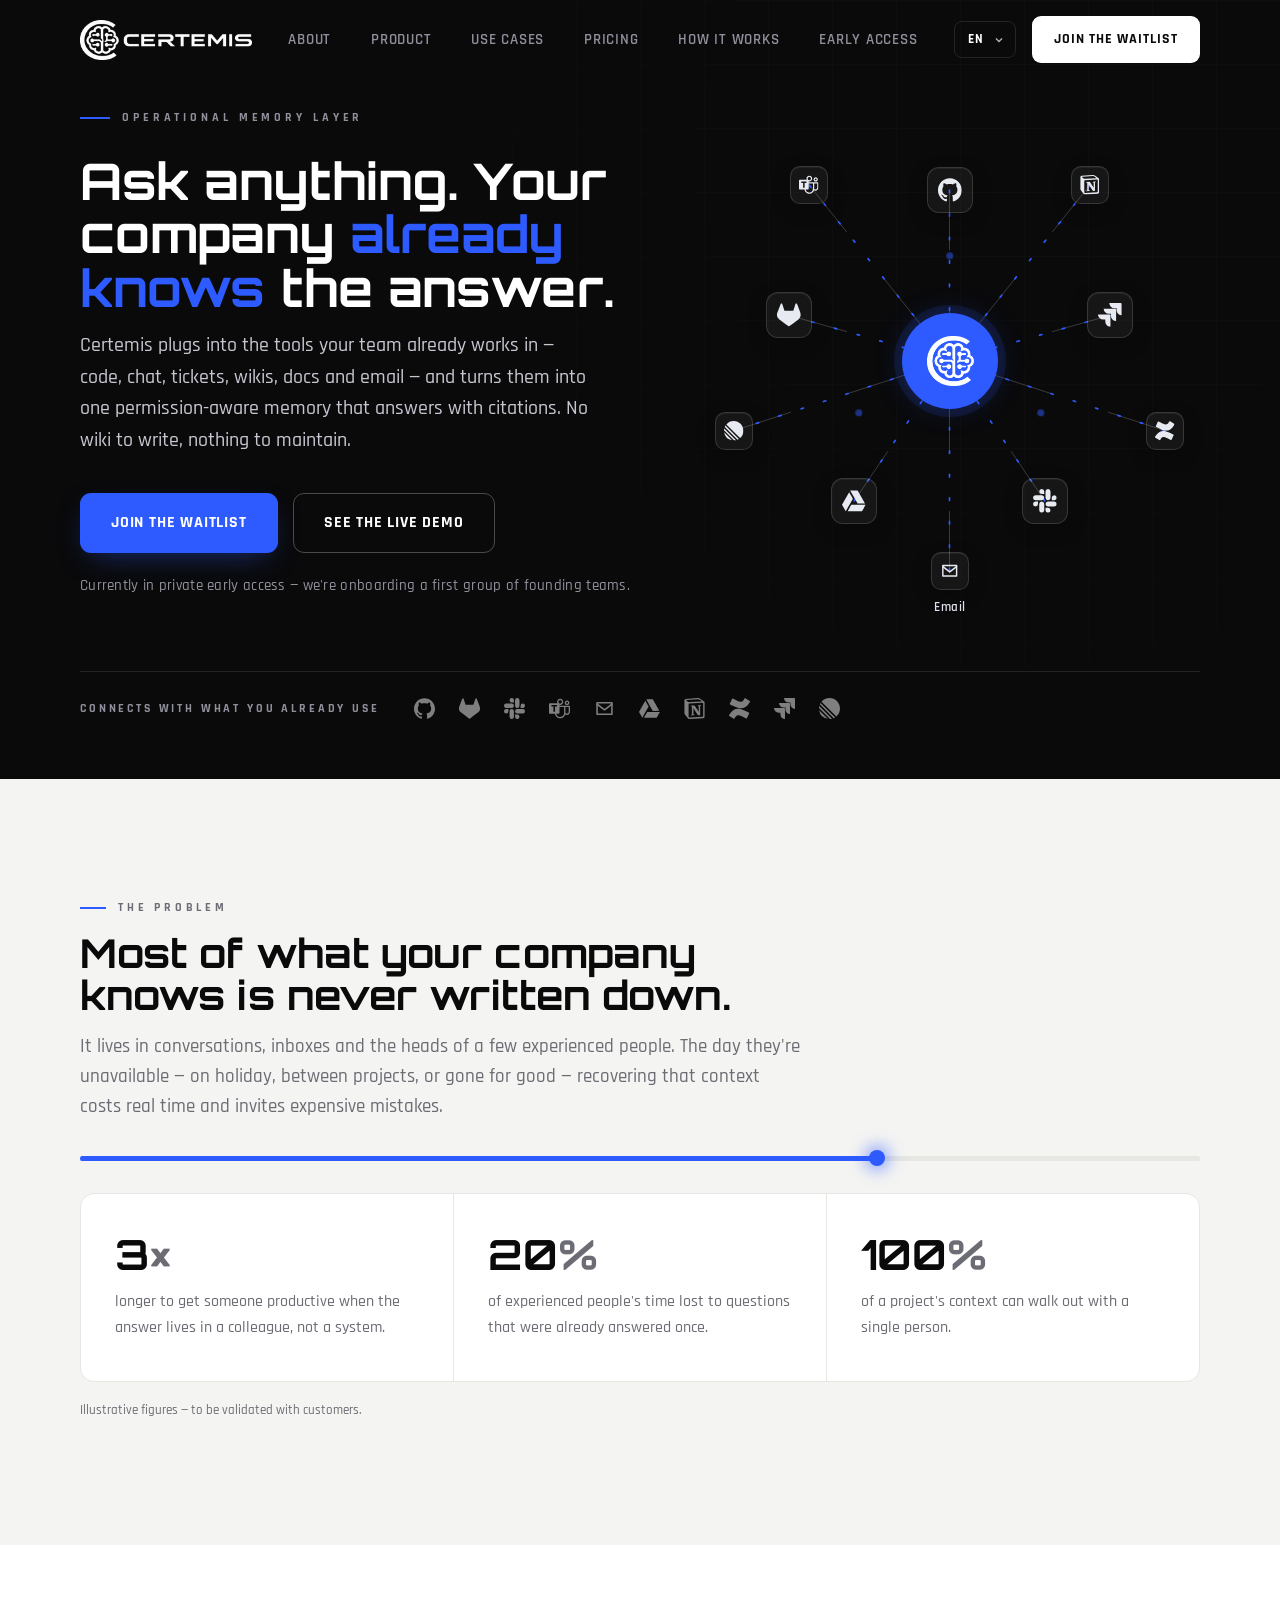
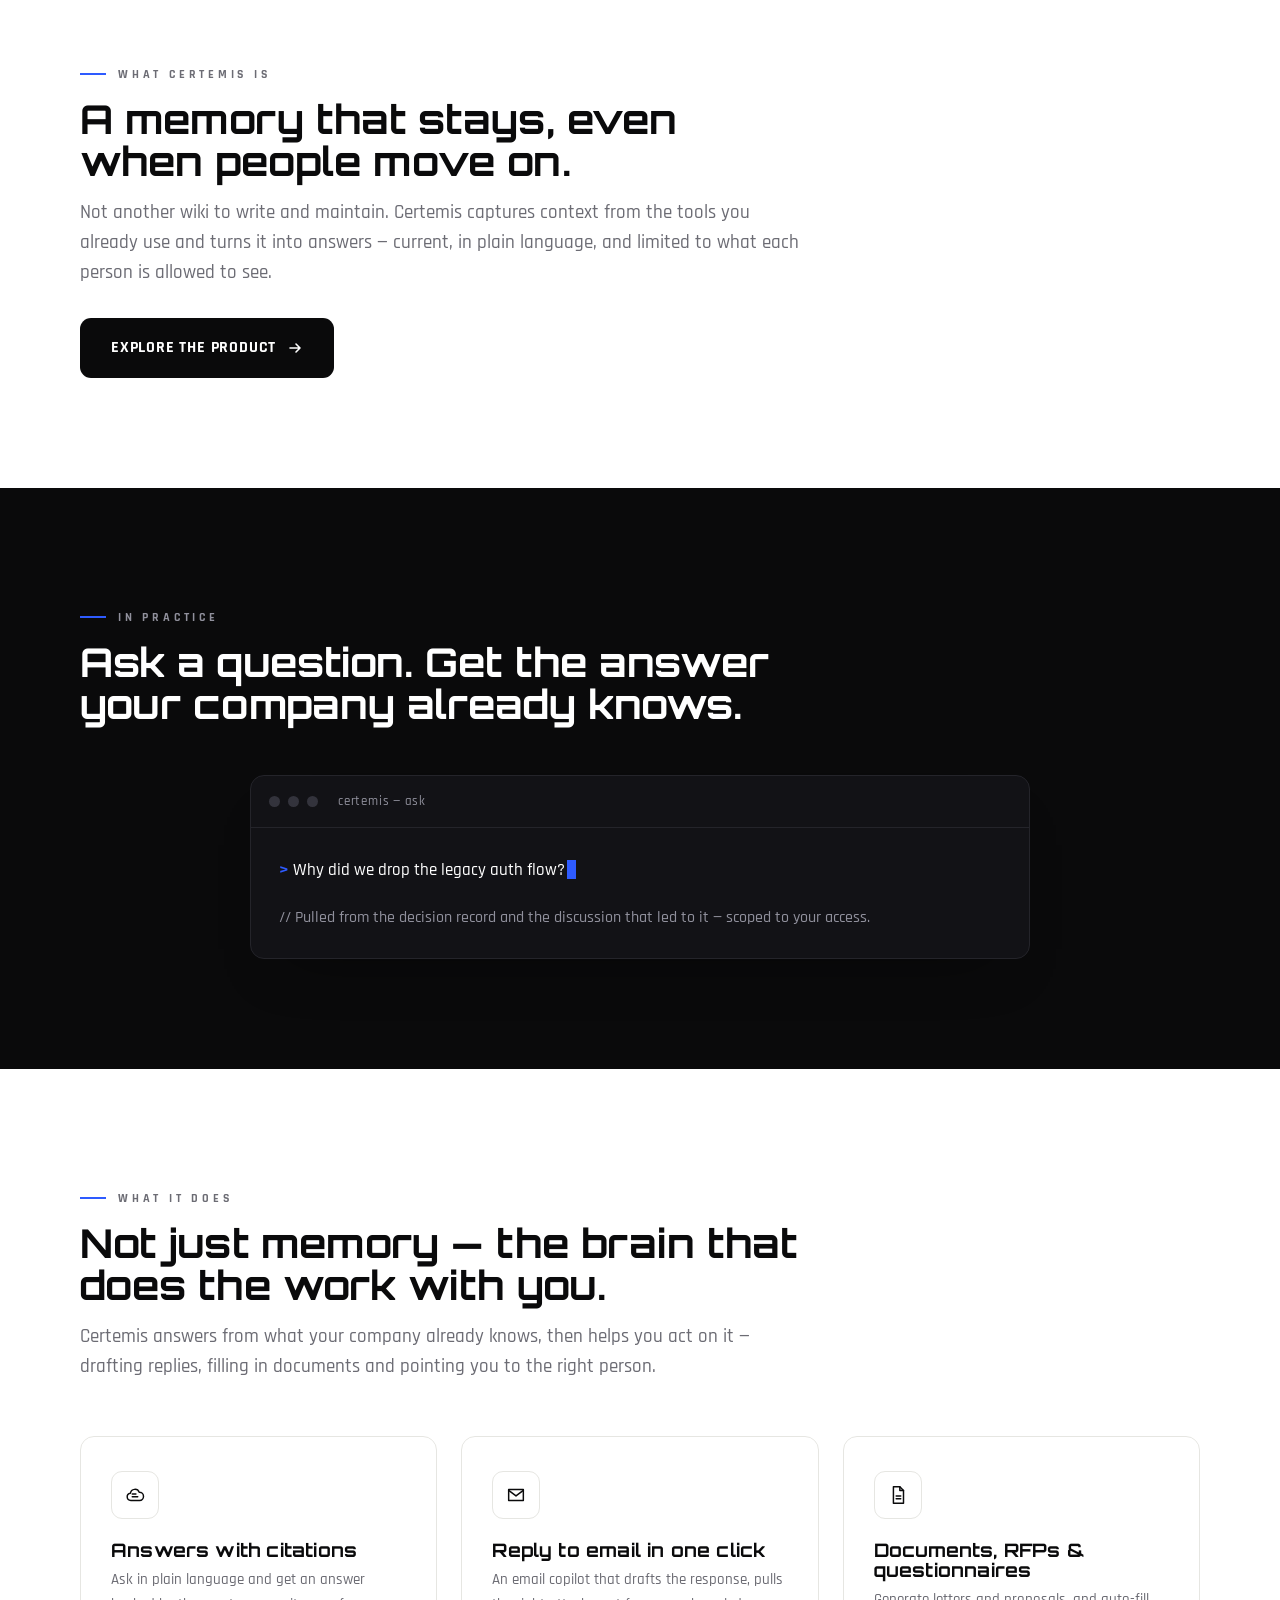
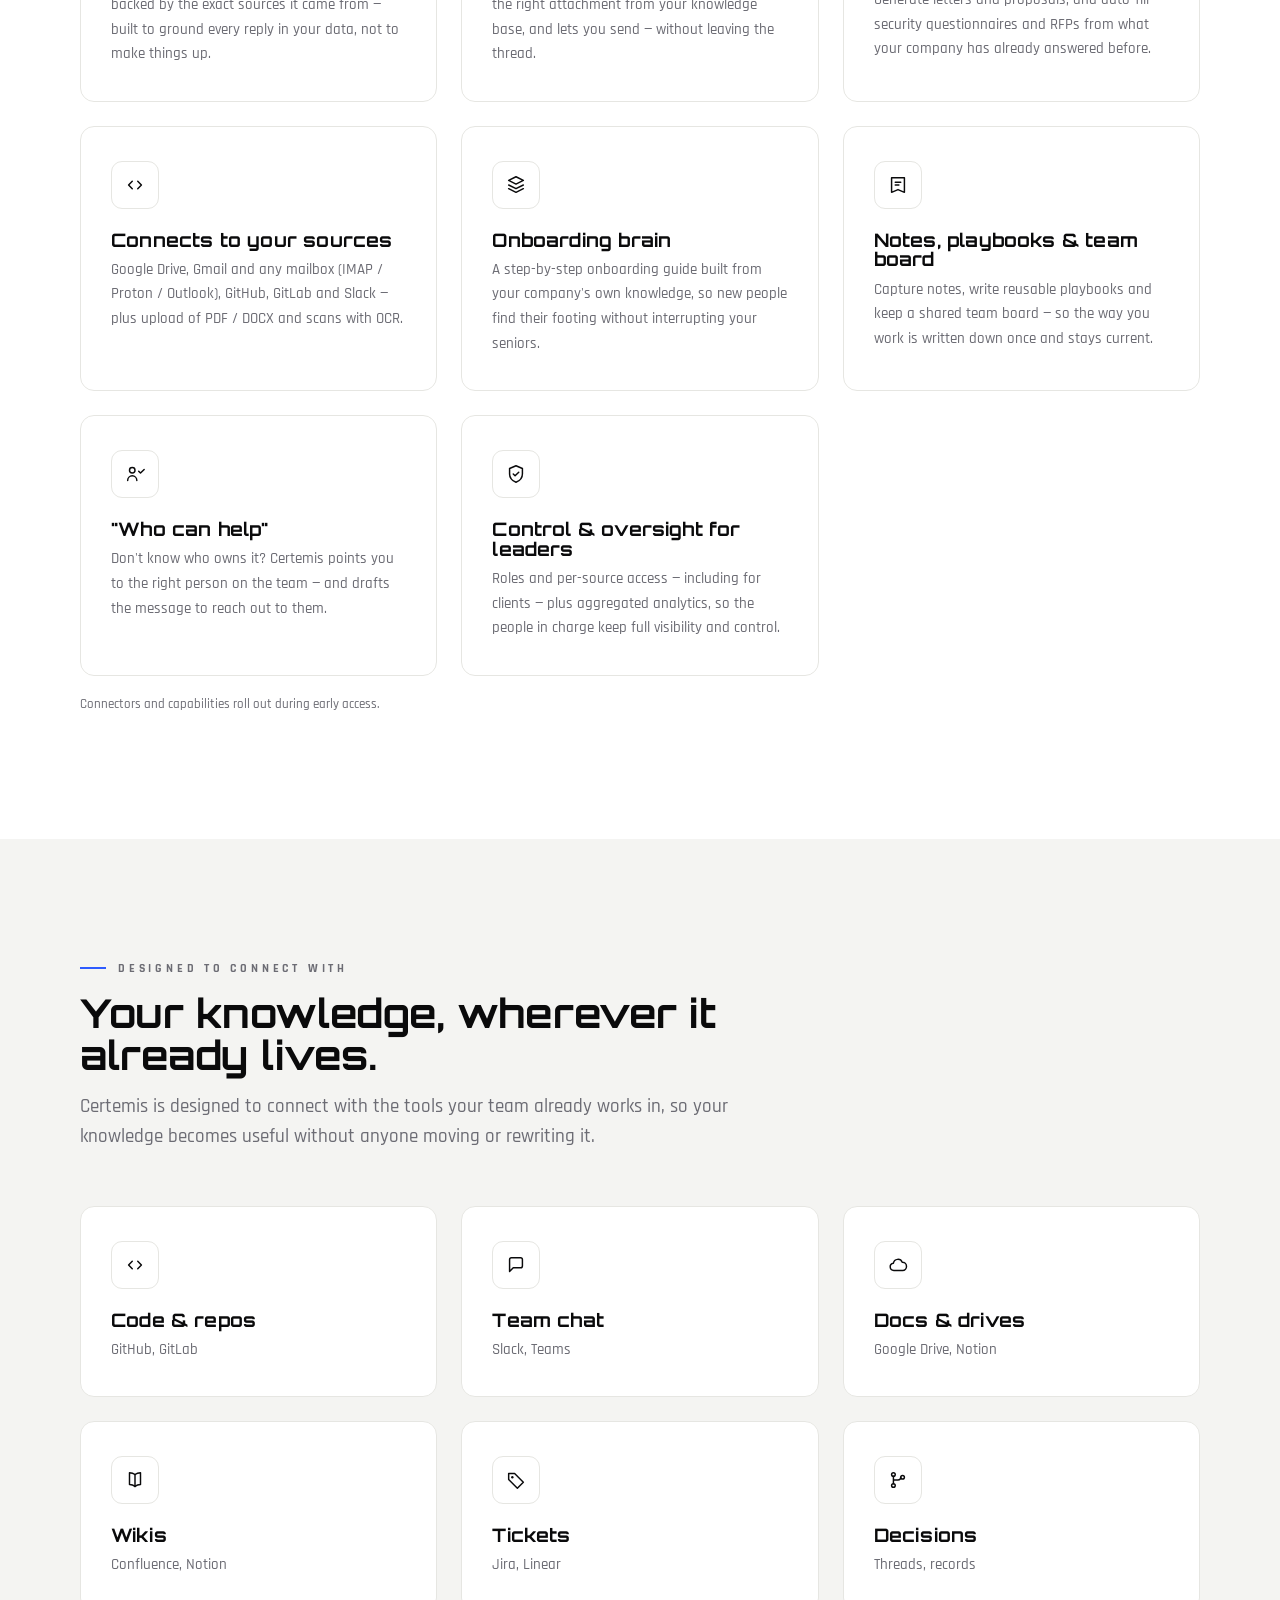
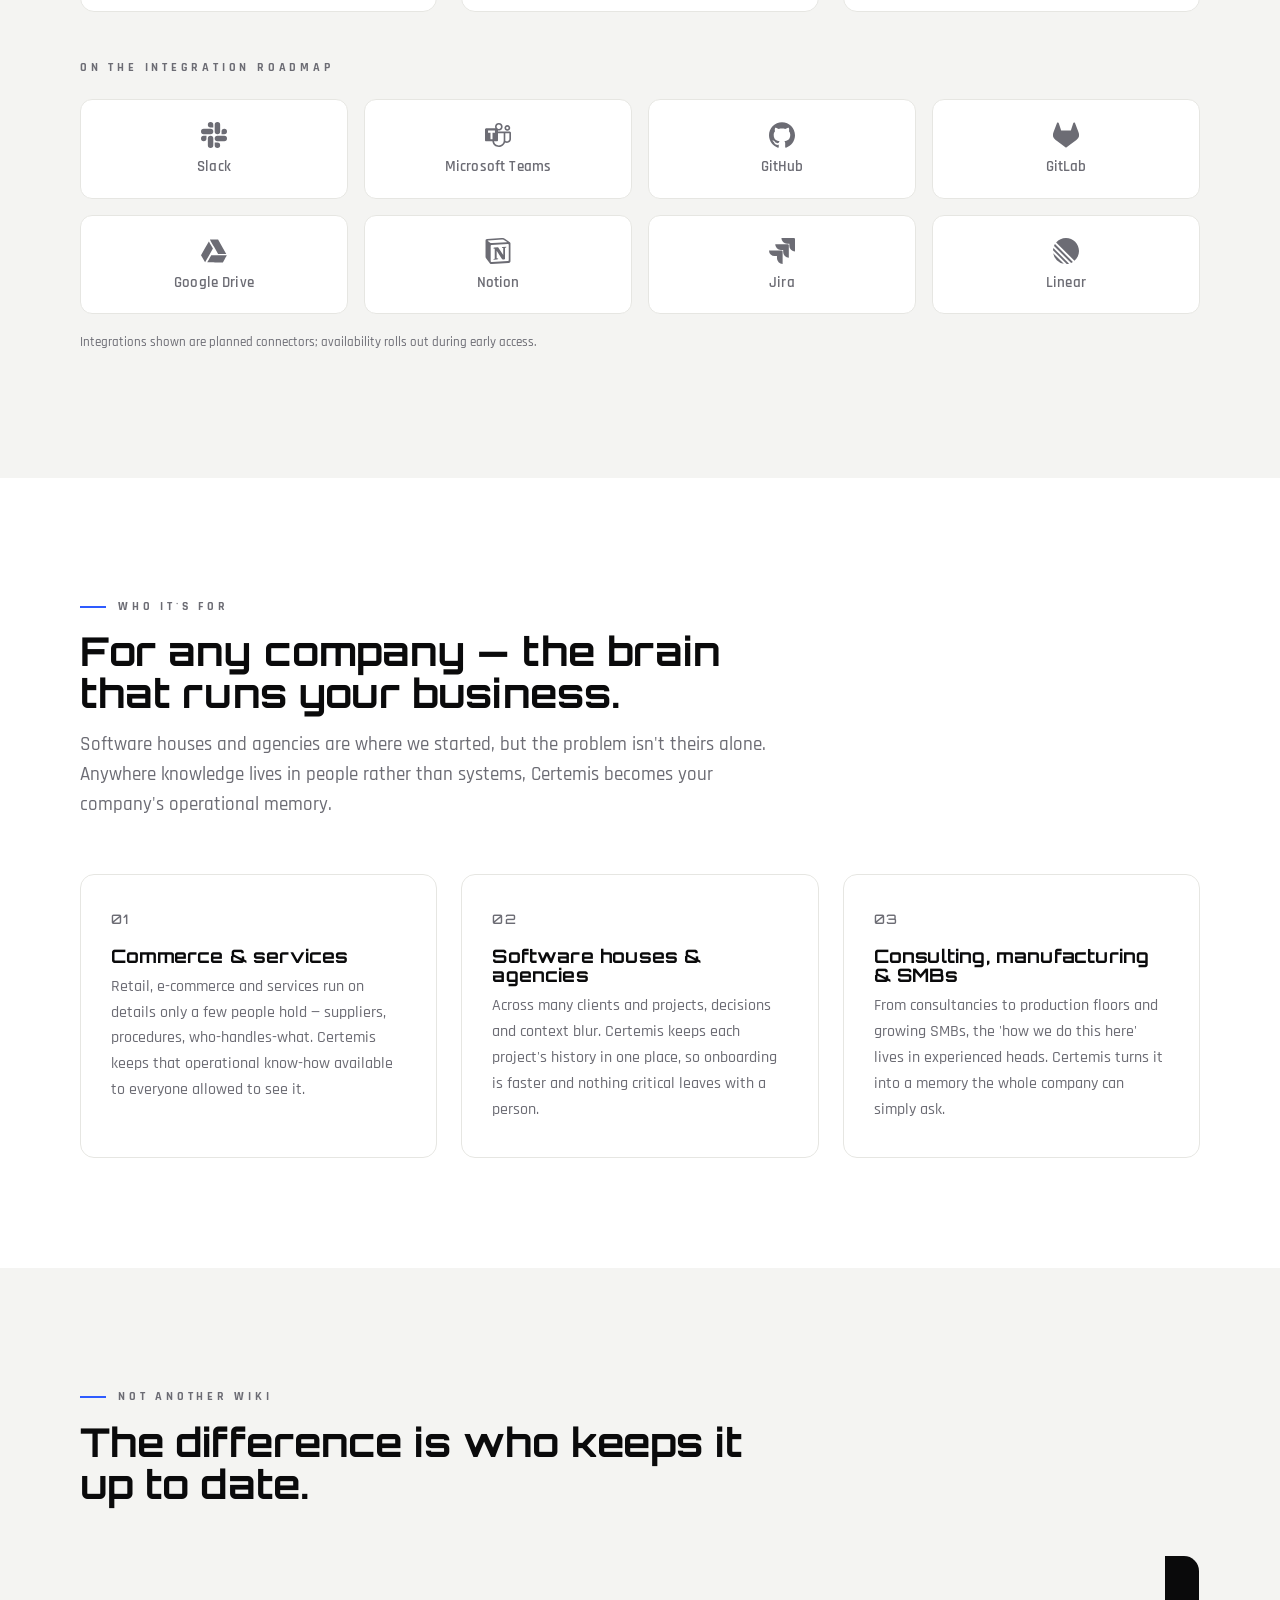
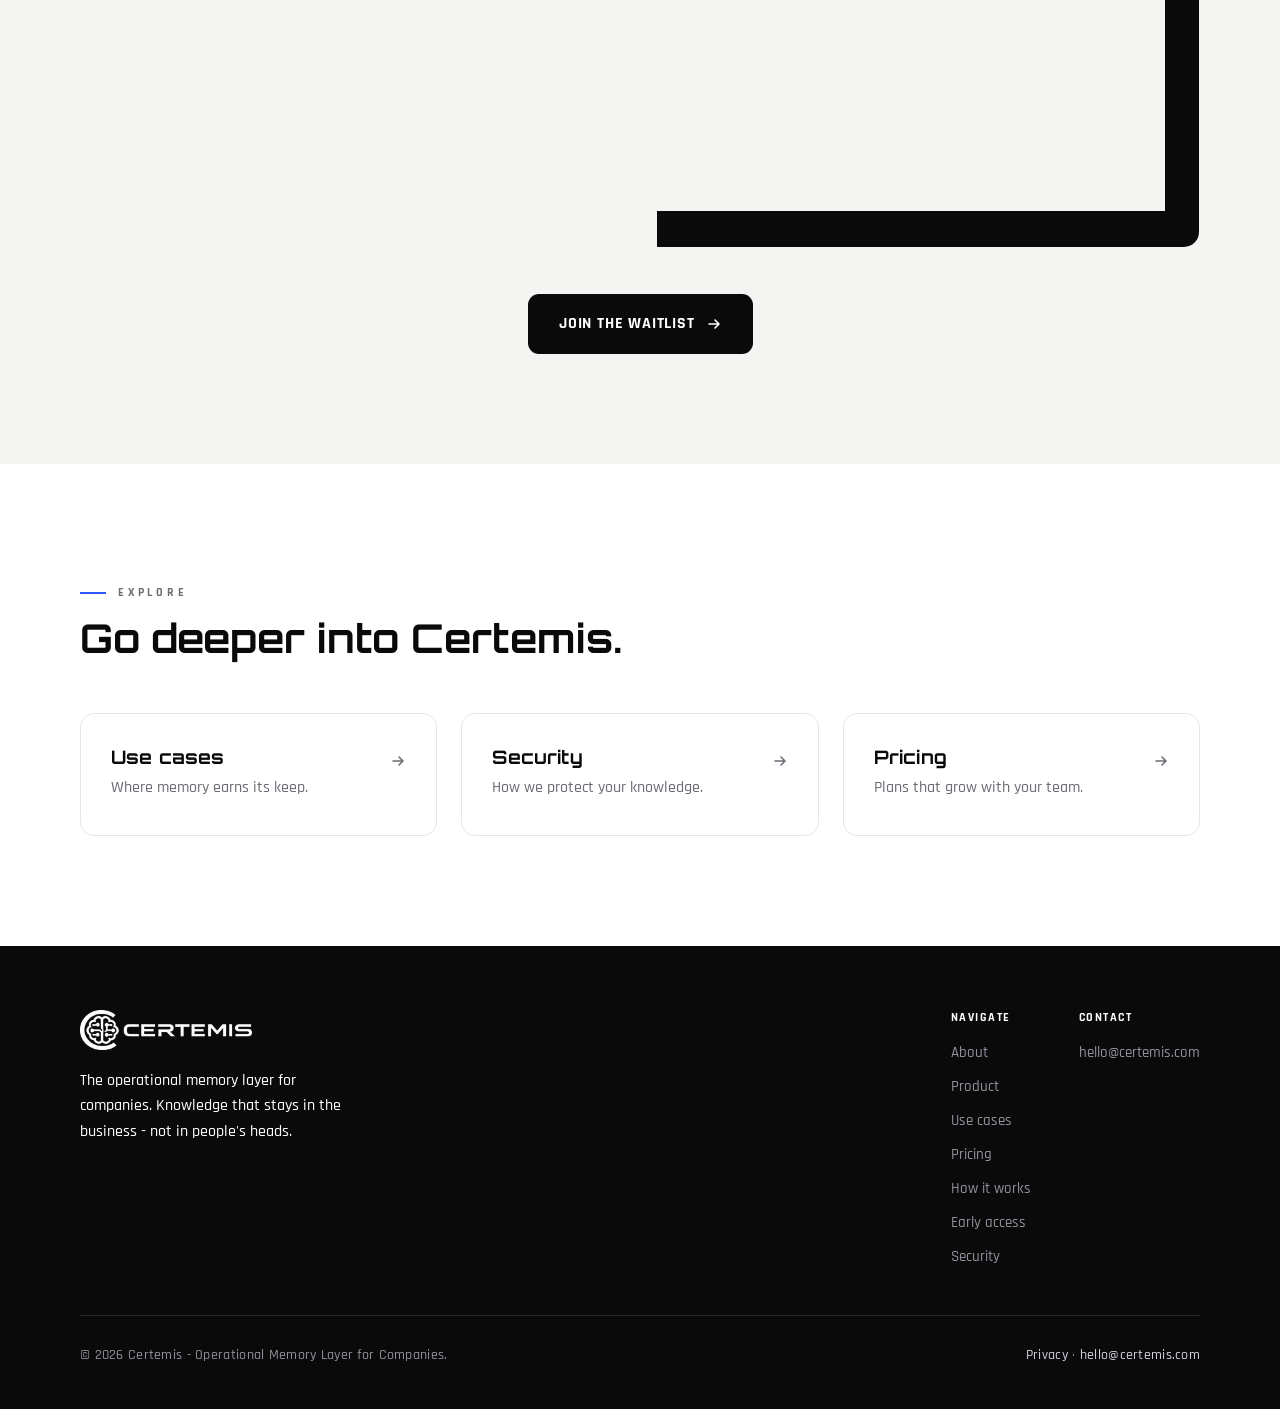
==== index.html @ 99faa6a7 "feat(hero): pasek zaufania z logo 10 integracji live - logotypy wydzielone do <symbol> (jedna defini" ====
<!doctype html>
<html lang="en">
<head>
<meta charset="utf-8">
<meta name="viewport" content="width=device-width, initial-scale=1">
<title>Certemis — The Operational Memory Layer for Companies</title>
<meta name="description" content="Certemis is the operational memory layer for companies — so the knowledge that runs your business stays in the business, not in people's heads.">
<meta name="certemis-site-verification" content="certemis-verify-4555fa10ba062edf8254f7d6f772f957">
<link rel="icon" type="image/png" href="assets/favicon.png">
<link rel="canonical" href="https://certemis.com/">
<link rel="apple-touch-icon" href="assets/favicon.png">
<meta property="og:type" content="website">
<meta property="og:site_name" content="Certemis">
<meta property="og:title" content="Certemis — The Operational Memory Layer for Companies">
<meta property="og:description" content="Certemis is the operational memory layer for companies — so the knowledge that runs your business stays in the business, not in people's heads.">
<meta property="og:url" content="https://certemis.com/">
<meta property="og:image" content="https://certemis.com/assets/og-image.png">
<meta property="og:image:width" content="1200">
<meta property="og:image:height" content="630">
<meta property="og:locale" content="en">
<meta property="og:locale:alternate" content="pl">
<meta name="twitter:card" content="summary_large_image">
<meta name="twitter:title" content="Certemis — The Operational Memory Layer for Companies">
<meta name="twitter:description" content="Certemis is the operational memory layer for companies — so the knowledge that runs your business stays in the business, not in people's heads.">
<meta name="twitter:image" content="https://certemis.com/assets/og-image.png">
<link rel="preconnect" href="https://fonts.googleapis.com">
<link rel="preconnect" href="https://fonts.gstatic.com" crossorigin>
<link href="https://fonts.googleapis.com/css2?family=Orbitron:wght@500;600;700;800&family=Rajdhani:wght@400;500;600;700&display=swap" rel="stylesheet">
<link rel="stylesheet" href="styles.css">
<script type="application/ld+json">
{
  "@context": "https://schema.org",
  "@type": "Organization",
  "name": "Certemis",
  "url": "https://certemis.com/",
  "email": "hello@certemis.com",
  "logo": "https://certemis.com/assets/favicon.png",
  "description": "Certemis is the operational memory layer for companies \u2014 knowledge that stays in the business, not in people's heads."
}
</script>
</head>
<body>
<div id="progress"></div>

<header id="hd" class="on-dark">
  <div class="wrap nav">
    <a class="brand" href="index.html" aria-label="Certemis"><span class="mark" aria-hidden="true"></span><span class="wordmark">CERTEMIS</span></a>
    <nav class="nav-mid">
      <a href="about.html" data-i18n="nav.about">About</a><a href="product.html" data-i18n="nav.product">Product</a><a href="use-cases.html" data-i18n="nav.usecases">Use cases</a><a href="pricing.html" data-i18n="nav.pricing">Pricing</a>
      <a href="how-it-works.html" data-i18n="nav.how">How it works</a>
      <a href="early-access.html" data-i18n="nav.early">Early access</a>
    </nav>
    <div class="nav-right">
      <div class="lang"><select id="langSel" aria-label="Language"><option value="en">EN</option><option value="pl">PL</option></select></div>
      <a class="cta" href="early-access.html" data-i18n="nav.cta">Join the waitlist</a>
      <button id="burger" class="burger" aria-label="Menu"><svg width="24" height="24" viewBox="0 0 24 24" fill="none"><path d="M4 7h16M4 12h16M4 17h16" stroke="currentColor" stroke-width="1.8" stroke-linecap="round"/></svg></button>
    </div>
  </div>
</header>
<nav id="mobile" class="mobile">
  <div class="lang lang-mobile"><select id="langSelMobile" aria-label="Language"><option value="en">EN</option><option value="pl">PL</option></select></div>
  <a href="about.html" data-i18n="nav.about">About</a><a href="product.html" data-i18n="nav.product">Product</a><a href="use-cases.html" data-i18n="nav.usecases">Use cases</a><a href="pricing.html" data-i18n="nav.pricing">Pricing</a>
  <a href="how-it-works.html" data-i18n="nav.how">How it works</a>
  <a href="early-access.html" data-i18n="nav.early">Early access</a>
  <a href="security.html" data-i18n="nav.security">Security</a>
  <a href="early-access.html" data-i18n="nav.cta">Join the waitlist</a>
</nav>

<section class="hero" data-hero-dark>
  <svg style="display:none" aria-hidden="true"><defs>
    <symbol id="lg-github" viewBox="0 0 24 24"><path d="M12 .297c-6.63 0-12 5.373-12 12 0 5.303 3.438 9.8 8.205 11.385.6.113.82-.258.82-.577 0-.285-.01-1.04-.015-2.04-3.338.724-4.042-1.61-4.042-1.61C4.422 18.07 3.633 17.7 3.633 17.7c-1.087-.744.084-.729.084-.729 1.205.084 1.838 1.236 1.838 1.236 1.07 1.835 2.809 1.305 3.495.998.108-.776.417-1.305.76-1.605-2.665-.3-5.466-1.332-5.466-5.93 0-1.31.465-2.38 1.235-3.22-.135-.303-.54-1.523.105-3.176 0 0 1.005-.322 3.3 1.23.96-.267 1.98-.399 3-.405 1.02.006 2.04.138 3 .405 2.28-1.552 3.285-1.23 3.285-1.23.645 1.653.24 2.873.12 3.176.765.84 1.23 1.91 1.23 3.22 0 4.61-2.805 5.625-5.475 5.92.42.36.81 1.096.81 2.22 0 1.606-.015 2.896-.015 3.286 0 .315.21.69.825.57C20.565 22.092 24 17.592 24 12.297c0-6.627-5.373-12-12-12"/></symbol>
    <symbol id="lg-gitlab" viewBox="0 0 24 24"><path d="m23.6004 9.5927-.0337-.0862L20.3.9814a.851.851 0 0 0-.3362-.405.8748.8748 0 0 0-.9997.0539.8748.8748 0 0 0-.29.4399l-2.2055 6.748H7.5375l-2.2057-6.748a.8573.8573 0 0 0-.29-.4412.8748.8748 0 0 0-.9997-.0537.8585.8585 0 0 0-.3362.4049L.4332 9.5015l-.0325.0862a6.0657 6.0657 0 0 0 2.0119 7.0105l.0113.0087.03.0213 4.976 3.7264 2.462 1.8633 1.4995 1.1321a1.0085 1.0085 0 0 0 1.2197 0l1.4995-1.1321 2.4619-1.8633 5.006-3.7489.0125-.01a6.0682 6.0682 0 0 0 2.0094-7.003z"/></symbol>
    <symbol id="lg-slack" viewBox="0 0 24 24"><path d="M5.042 15.165a2.528 2.528 0 0 1-2.52 2.523A2.528 2.528 0 0 1 0 15.165a2.527 2.527 0 0 1 2.522-2.52h2.52v2.52zM6.313 15.165a2.527 2.527 0 0 1 2.521-2.52 2.527 2.527 0 0 1 2.521 2.52v6.313A2.528 2.528 0 0 1 8.834 24a2.528 2.528 0 0 1-2.521-2.522v-6.313zM8.834 5.042a2.528 2.528 0 0 1-2.521-2.52A2.528 2.528 0 0 1 8.834 0a2.528 2.528 0 0 1 2.521 2.522v2.52H8.834zM8.834 6.313a2.528 2.528 0 0 1 2.521 2.521 2.528 2.528 0 0 1-2.521 2.521H2.522A2.528 2.528 0 0 1 0 8.834a2.528 2.528 0 0 1 2.522-2.521h6.312zM18.956 8.834a2.528 2.528 0 0 1 2.522-2.521A2.528 2.528 0 0 1 24 8.834a2.528 2.528 0 0 1-2.522 2.521h-2.522V8.834zM17.688 8.834a2.528 2.528 0 0 1-2.523 2.521 2.527 2.527 0 0 1-2.52-2.521V2.522A2.527 2.527 0 0 1 15.165 0a2.528 2.528 0 0 1 2.523 2.522v6.312zM15.165 18.956a2.528 2.528 0 0 1 2.523 2.522A2.528 2.528 0 0 1 15.165 24a2.527 2.527 0 0 1-2.52-2.522v-2.522h2.52zM15.165 17.688a2.527 2.527 0 0 1-2.52-2.523 2.526 2.526 0 0 1 2.52-2.52h6.313A2.527 2.527 0 0 1 24 15.165a2.528 2.528 0 0 1-2.522 2.523h-6.313z"/></symbol>
    <symbol id="lg-teams" viewBox="0 0 24 24"><path d="M20.625 8.127q-.55 0-1.025-.205-.475-.205-.832-.563-.358-.357-.563-.832Q18 6.053 18 5.502q0-.54.205-1.02t.563-.837q.357-.358.832-.563.474-.205 1.025-.205.54 0 1.02.205t.837.563q.358.357.563.837.205.48.205 1.02 0 .55-.205 1.025-.205.475-.563.832-.357.358-.837.563-.48.205-1.02.205zm0-3.75q-.469 0-.797.328-.328.328-.328.797 0 .469.328.797.328.328.797.328.469 0 .797-.328.328-.328.328-.797 0-.469-.328-.797-.328-.328-.797-.328zM24 10.002v5.578q0 .774-.293 1.46-.293.685-.803 1.194-.51.51-1.195.803-.686.293-1.459.293-.445 0-.908-.105-.463-.106-.85-.329-.293.95-.855 1.729-.563.78-1.319 1.336-.756.557-1.67.861-.914.305-1.898.305-1.148 0-2.162-.398-1.014-.399-1.805-1.102-.79-.703-1.312-1.664t-.674-2.086h-5.8q-.411 0-.704-.293T0 16.881V6.873q0-.41.293-.703t.703-.293h8.59q-.34-.715-.34-1.5 0-.727.275-1.365.276-.639.75-1.114.475-.474 1.114-.75.638-.275 1.365-.275t1.365.275q.639.276 1.114.75.474.475.75 1.114.275.638.275 1.365t-.275 1.365q-.276.639-.75 1.113-.475.475-1.114.75-.638.276-1.365.276-.188 0-.375-.024-.188-.023-.375-.058v1.078h10.875q.469 0 .797.328.328.328.328.797zM12.75 2.373q-.41 0-.78.158-.368.158-.638.434-.27.275-.428.639-.158.363-.158.773 0 .41.158.78.159.368.428.638.27.27.639.428.369.158.779.158.41 0 .773-.158.364-.159.64-.428.274-.27.433-.639.158-.369.158-.779 0-.41-.158-.773-.159-.364-.434-.64-.275-.275-.639-.433-.363-.158-.773-.158zM6.937 9.814h2.25V7.94H2.814v1.875h2.25v6h1.875zm10.313 7.313v-6.75H12v6.504q0 .41-.293.703t-.703.293H8.309q.152.809.556 1.5.405.691.985 1.19.58.497 1.318.779.738.281 1.582.281.926 0 1.746-.352.82-.351 1.436-.966.615-.616.966-1.43.352-.815.352-1.752zm5.25-1.547v-5.203h-3.75v6.855q.305.305.691.452.387.146.809.146.469 0 .879-.176.41-.175.715-.48.304-.305.48-.715t.176-.879Z"/></symbol>
    <symbol id="lg-email" viewBox="0 0 24 24"><path d="M3.5 5.5h17v13h-17z" fill="none" stroke="currentColor" stroke-width="1.8" stroke-linejoin="round"/><path d="M3.5 7l8.5 6.5L20.5 7" fill="none" stroke="currentColor" stroke-width="1.8" stroke-linecap="round" stroke-linejoin="round"/></symbol>
    <symbol id="lg-gdrive" viewBox="0 0 24 24"><path d="M12.01 1.485c-2.082 0-3.754.02-3.743.047.01.02 1.708 3.001 3.774 6.62l3.76 6.574h3.76c2.081 0 3.753-.02 3.742-.047-.005-.02-1.708-3.001-3.775-6.62l-3.76-6.574zm-4.76 1.73a789.828 789.861 0 0 0-3.63 6.319L0 15.868l1.89 3.298 1.885 3.297 3.62-6.335 3.618-6.33-1.88-3.287C8.1 4.704 7.255 3.22 7.25 3.214zm2.259 12.653-.203.348c-.114.198-.96 1.672-1.88 3.287a423.93 423.948 0 0 1-1.698 2.97c-.01.026 3.24.042 7.222.042h7.244l1.796-3.157c.992-1.734 1.85-3.23 1.906-3.323l.104-.167h-7.249z"/></symbol>
    <symbol id="lg-notion" viewBox="0 0 24 24"><path d="M4.459 4.208c.746.606 1.026.56 2.428.466l13.215-.793c.28 0 .047-.28-.046-.326L17.86 1.968c-.42-.326-.981-.7-2.055-.607L3.01 2.295c-.466.046-.56.28-.374.466zm.793 3.08v13.904c0 .747.373 1.027 1.214.98l14.523-.84c.841-.046.935-.56.935-1.167V6.354c0-.606-.233-.933-.748-.887l-15.177.887c-.56.047-.747.327-.747.933zm14.337.745c.093.42 0 .84-.42.888l-.7.14v10.264c-.608.327-1.168.514-1.635.514-.748 0-.935-.234-1.495-.933l-4.577-7.186v6.952L12.21 19s0 .84-1.168.84l-3.222.186c-.093-.186 0-.653.327-.746l.84-.233V9.854L7.822 9.76c-.094-.42.14-1.026.793-1.073l3.456-.233 4.764 7.279v-6.44l-1.215-.139c-.093-.514.28-.887.747-.933zM1.936 1.035l13.31-.98c1.634-.14 2.055-.047 3.082.7l4.249 2.986c.7.513.934.653.934 1.213v16.378c0 1.026-.373 1.634-1.68 1.726l-15.458.934c-.98.047-1.448-.093-1.962-.747l-3.129-4.06c-.56-.747-.793-1.306-.793-1.96V2.667c0-.839.374-1.54 1.447-1.632z"/></symbol>
    <symbol id="lg-confluence" viewBox="0 0 24 24"><path d="M.87 18.257c-.248.382-.53.875-.763 1.245a.764.764 0 0 0 .255 1.04l4.965 3.054a.764.764 0 0 0 1.058-.26c.199-.332.454-.763.733-1.221 1.967-3.247 3.945-2.853 7.508-1.146l4.957 2.337a.764.764 0 0 0 1.028-.382l2.364-5.346a.764.764 0 0 0-.382-1 599.851 599.851 0 0 1-4.965-2.361C10.911 10.97 5.224 11.185.87 18.257zM23.131 5.743c.249-.405.531-.875.764-1.25a.764.764 0 0 0-.256-1.034L18.675.404a.764.764 0 0 0-1.058.26c-.195.335-.451.763-.734 1.225-1.966 3.246-3.945 2.85-7.508 1.146L4.437.694a.764.764 0 0 0-1.027.382L1.046 6.422a.764.764 0 0 0 .382 1c1.039.49 3.105 1.467 4.965 2.361 6.698 3.246 12.392 3.029 16.738-4.04z"/></symbol>
    <symbol id="lg-jira" viewBox="0 0 24 24"><path d="M11.571 11.513H0a5.218 5.218 0 0 0 5.232 5.215h2.13v2.057A5.215 5.215 0 0 0 12.575 24V12.518a1.005 1.005 0 0 0-1.005-1.005zm5.723-5.756H5.736a5.215 5.215 0 0 0 5.215 5.214h2.129v2.058a5.218 5.218 0 0 0 5.215 5.214V6.758a1.001 1.001 0 0 0-1.001-1.001zM23.013 0H11.455a5.215 5.215 0 0 0 5.215 5.215h2.129v2.057A5.215 5.215 0 0 0 24 12.483V1.005A1.001 1.001 0 0 0 23.013 0Z"/></symbol>
    <symbol id="lg-linear" viewBox="0 0 24 24"><path d="M2.886 4.18A11.982 11.982 0 0 1 11.99 0C18.624 0 24 5.376 24 12.009c0 3.64-1.62 6.903-4.18 9.105L2.887 4.18ZM1.817 5.626l16.556 16.556c-.524.33-1.075.62-1.65.866L.951 7.277c.247-.575.537-1.126.866-1.65ZM.322 9.163l14.515 14.515c-.71.172-1.443.282-2.195.322L0 11.358a12 12 0 0 1 .322-2.195Zm-.17 4.862 9.823 9.824a12.02 12.02 0 0 1-9.824-9.824Z"/></symbol>
  </defs></svg>
  <div class="wrap hero-grid">
    <div>
      <div class="kicker" data-i18n="home.kicker">Operational memory layer</div>
      <h1 data-i18n="home.h1">Ask anything. Your company <span class="accent">already knows</span> the answer.</h1>
      <p class="lead" data-i18n="home.lead">Certemis plugs into the tools your team already works in — code, chat, tickets, wikis, docs and email — and turns them into one permission-aware memory that answers with citations. No wiki to write, nothing to maintain.</p>
      <div class="actions">
        <a class="btn btn-accent" href="early-access.html" data-i18n="home.btn1">Join the waitlist</a>
        <a class="btn btn-line" href="product.html#demo" data-i18n="home.btn2">See the live demo</a>
      </div>
      <p class="hero-note" data-i18n="home.note">Currently in private early access — we're onboarding a first group of founding teams.</p>
    </div>
    <div class="viz" aria-hidden="true">
      <div class="hero-anim">
        <svg class="ha-lines" viewBox="0 0 100 100" preserveAspectRatio="none">
          <line class="ln" x1="50" y1="16" x2="50" y2="50"/>
          <line class="ln" x1="78" y1="15" x2="50" y2="50"/>
          <line class="ln" x1="82" y1="41" x2="50" y2="50"/>
          <line class="ln" x1="93" y1="64" x2="50" y2="50"/>
          <line class="ln" x1="69" y1="78" x2="50" y2="50"/>
          <line class="ln" x1="50" y1="92" x2="50" y2="50"/>
          <line class="ln" x1="31" y1="78" x2="50" y2="50"/>
          <line class="ln" x1="7" y1="64" x2="50" y2="50"/>
          <line class="ln" x1="18" y1="41" x2="50" y2="50"/>
          <line class="ln" x1="22" y1="15" x2="50" y2="50"/>
          <line class="fl f1" x1="50" y1="16" x2="50" y2="50"/>
          <line class="fl f2" x1="78" y1="15" x2="50" y2="50"/>
          <line class="fl f3" x1="82" y1="41" x2="50" y2="50"/>
          <line class="fl f4" x1="93" y1="64" x2="50" y2="50"/>
          <line class="fl f5" x1="69" y1="78" x2="50" y2="50"/>
          <line class="fl f6" x1="50" y1="92" x2="50" y2="50"/>
          <line class="fl f7" x1="31" y1="78" x2="50" y2="50"/>
          <line class="fl f8" x1="7" y1="64" x2="50" y2="50"/>
          <line class="fl f9" x1="18" y1="41" x2="50" y2="50"/>
          <line class="fl f10" x1="22" y1="15" x2="50" y2="50"/>
        </svg>
        <div class="ha-node n1" title="GitHub"><svg viewBox="0 0 24 24" fill="currentColor"><use href="#lg-github"/></svg></div>
        <div class="ha-node n2 sm" title="Notion"><svg viewBox="0 0 24 24" fill="currentColor"><use href="#lg-notion"/></svg></div>
        <div class="ha-node n3" title="Jira"><svg viewBox="0 0 24 24" fill="currentColor"><use href="#lg-jira"/></svg></div>
        <div class="ha-node n4 sm" title="Confluence"><svg viewBox="0 0 24 24" fill="currentColor"><use href="#lg-confluence"/></svg></div>
        <div class="ha-node n5" title="Slack"><svg viewBox="0 0 24 24" fill="currentColor"><use href="#lg-slack"/></svg></div>
        <div class="ha-node n6 sm" title="Email"><svg viewBox="0 0 24 24" fill="currentColor"><use href="#lg-email"/></svg><span class="ha-lbl" data-i18n="g.email">Email</span></div>
        <div class="ha-node n7" title="Google Drive"><svg viewBox="0 0 24 24" fill="currentColor"><use href="#lg-gdrive"/></svg></div>
        <div class="ha-node n8 sm" title="Linear"><svg viewBox="0 0 24 24" fill="currentColor"><use href="#lg-linear"/></svg></div>
        <div class="ha-node n9" title="GitLab"><svg viewBox="0 0 24 24" fill="currentColor"><use href="#lg-gitlab"/></svg></div>
        <div class="ha-node n10 sm" title="Microsoft Teams"><svg viewBox="0 0 24 24" fill="currentColor"><use href="#lg-teams"/></svg></div>
        <div class="ha-orbit" aria-hidden="true"><i></i><i></i><i></i></div>
        <div class="ha-core"><span class="ha-ping"></span><span class="ha-ping p2"></span><span class="ha-sym"></span></div>
      </div>
    </div>
  </div>
  <div class="wrap">
    <div class="hero-strip">
      <span class="hs-h" data-i18n="home.strip">Connects with what you already use</span>
      <div class="hs-row">
        <span class="hs-logo" title="GitHub"><svg viewBox="0 0 24 24" fill="currentColor" role="img" aria-label="GitHub"><use href="#lg-github"/></svg></span>
        <span class="hs-logo" title="GitLab"><svg viewBox="0 0 24 24" fill="currentColor" role="img" aria-label="GitLab"><use href="#lg-gitlab"/></svg></span>
        <span class="hs-logo" title="Slack"><svg viewBox="0 0 24 24" fill="currentColor" role="img" aria-label="Slack"><use href="#lg-slack"/></svg></span>
        <span class="hs-logo" title="Microsoft Teams"><svg viewBox="0 0 24 24" fill="currentColor" role="img" aria-label="Microsoft Teams"><use href="#lg-teams"/></svg></span>
        <span class="hs-logo" title="Email (IMAP / SMTP)"><svg viewBox="0 0 24 24" fill="currentColor" role="img" aria-label="Email"><use href="#lg-email"/></svg></span>
        <span class="hs-logo" title="Google Drive"><svg viewBox="0 0 24 24" fill="currentColor" role="img" aria-label="Google Drive"><use href="#lg-gdrive"/></svg></span>
        <span class="hs-logo" title="Notion"><svg viewBox="0 0 24 24" fill="currentColor" role="img" aria-label="Notion"><use href="#lg-notion"/></svg></span>
        <span class="hs-logo" title="Confluence"><svg viewBox="0 0 24 24" fill="currentColor" role="img" aria-label="Confluence"><use href="#lg-confluence"/></svg></span>
        <span class="hs-logo" title="Jira"><svg viewBox="0 0 24 24" fill="currentColor" role="img" aria-label="Jira"><use href="#lg-jira"/></svg></span>
        <span class="hs-logo" title="Linear"><svg viewBox="0 0 24 24" fill="currentColor" role="img" aria-label="Linear"><use href="#lg-linear"/></svg></span>
      </div>
    </div>
  </div>
</section>

<section class="soft">
  <div class="wrap">
    <div class="sec-head reveal">
      <span class="eyebrow" data-i18n="home.s.kicker">The problem</span>
      <h2 data-i18n="home.s.h2">Most of what your company knows is never written down.</h2>
      <p data-i18n="home.s.p">It lives in conversations, inboxes and the heads of a few experienced people. The day they're unavailable — on holiday, between projects, or gone for good — recovering that context costs real time and invites expensive mistakes.</p>
    </div>
    <div class="sfx-prog" data-sfx="line" aria-hidden="true" style="margin-top:34px"><span class="fill"></span><i class="dot"></i></div>
    <div class="strip" style="margin-top:32px">
      <div class="stat reveal d1" data-count="3"><div class="num"><span class="v">0</span><span class="u">×</span></div><div class="cap" data-i18n="home.stat1cap"></div></div>
      <div class="stat reveal d2" data-count="20"><div class="num"><span class="v">0</span><span class="u">%</span></div><div class="cap" data-i18n="home.stat2cap"></div></div>
      <div class="stat reveal d3" data-count="100"><div class="num"><span class="v">0</span><span class="u">%</span></div><div class="cap" data-i18n="home.stat3cap"></div></div>
    </div>
    <p style="font-size:.84rem;color:var(--muted);margin-top:18px" data-i18n="home.stat.note"></p>
  </div>
</section>

<section>
  <div class="wrap">
    <div class="sec-head reveal">
      <span class="eyebrow" data-i18n="home.t.kicker">What Certemis is</span>
      <h2 data-i18n="home.t.h2">A memory that stays, even when people move on.</h2>
      <p data-i18n="home.t.p">Not another wiki to write and maintain. Certemis captures context from the tools you already use and turns it into answers — current, in plain language, and limited to what each person is allowed to see.</p>
    </div>
    <div class="reveal d1" style="margin-top:30px">
      <a class="btn btn-dark" href="product.html"><span data-i18n="home.t.btn">Explore the product</span>
        <svg width="16" height="16" viewBox="0 0 16 16" fill="none"><path d="M3 8h10M9 4l4 4-4 4" stroke="currentColor" stroke-width="1.6" stroke-linecap="round" stroke-linejoin="round"/></svg></a>
    </div>
  </div>
</section>

<section class="dark" data-hero-dark>
  <div class="wrap">
    <div class="sec-head reveal">
      <span class="eyebrow" data-i18n="term.kicker">In practice</span>
      <h2 data-i18n="term.h2">Ask a question. Get the answer your company already knows.</h2>
    </div>
    <div class="terminal reveal d1" aria-hidden="true">
      <div class="term-bar"><i></i><i></i><i></i><span data-i18n="term.title">certemis — ask</span></div>
      <div class="term-body">
        <div><span class="term-prompt">&gt;</span> <span class="term-q type" data-i18n="term.q">Why did we drop the legacy auth flow?</span><span class="cursor"></span></div>
        <span class="term-a" data-i18n="term.a">// Pulled together from your repos, decisions and docs — and limited to what you're allowed to see.</span>
      </div>
    </div>
  </div>
</section>

<section>
  <div class="wrap">
    <div class="sec-head reveal">
      <span class="eyebrow" data-i18n="cap.kicker">What it does</span>
      <h2 data-i18n="cap.h2">Not just memory — the brain that does the work with you.</h2>
      <p data-i18n="cap.p">Certemis answers from what your company already knows, then helps you act on it — drafting replies, filling in documents and pointing you to the right person.</p>
    </div>
    <div class="features" style="margin-top:54px">
      <div class="feat reveal d1"><div class="ic"><svg width="22" height="22" viewBox="0 0 24 24" fill="none"><path d="M7.5 18a4 4 0 0 1-.5-7.97 5 5 0 0 1 9.6-1A3.5 3.5 0 0 1 17 18H7.5z" stroke="currentColor" stroke-width="1.6" stroke-linejoin="round"/><path d="M9 14h6M9 11h4" stroke="currentColor" stroke-width="1.6" stroke-linecap="round"/></svg></div><h3 data-i18n="cap.1t">Answers with citations</h3><p style="font-size:.95rem" data-i18n="cap.1p">Ask in plain language and get an answer backed by the exact sources it came from — built to ground every reply in your data, not to make things up.</p></div>
      <div class="feat reveal d2"><div class="ic"><svg width="22" height="22" viewBox="0 0 24 24" fill="none"><path d="M4 6h16v12H4z" stroke="currentColor" stroke-width="1.6" stroke-linejoin="round"/><path d="M4 7l8 6 8-6" stroke="currentColor" stroke-width="1.6" stroke-linecap="round" stroke-linejoin="round"/></svg></div><h3 data-i18n="cap.2t">Reply to email in one click</h3><p style="font-size:.95rem" data-i18n="cap.2p">An email copilot that drafts the response, pulls the right attachment from your knowledge base, and lets you send — without leaving the thread.</p></div>
      <div class="feat reveal d3"><div class="ic"><svg width="22" height="22" viewBox="0 0 24 24" fill="none"><path d="M7 3h7l4 4v14H7z" stroke="currentColor" stroke-width="1.6" stroke-linejoin="round"/><path d="M14 3v4h4M10 13h5M10 16h5" stroke="currentColor" stroke-width="1.6" stroke-linecap="round" stroke-linejoin="round"/></svg></div><h3 data-i18n="cap.3t">Documents, RFPs & questionnaires</h3><p style="font-size:.95rem" data-i18n="cap.3p">Generate letters and proposals, and auto-fill security questionnaires and RFPs from what your company has already answered before.</p></div>
      <div class="feat reveal d1"><div class="ic"><svg width="22" height="22" viewBox="0 0 24 24" fill="none"><path d="M9 8l-4 4 4 4M15 8l4 4-4 4" stroke="currentColor" stroke-width="1.6" stroke-linecap="round" stroke-linejoin="round"/></svg></div><h3 data-i18n="cap.4t">Connects to your sources</h3><p style="font-size:.95rem" data-i18n="cap.4p">Google Drive, Gmail and any mailbox (IMAP / Proton / Outlook), GitHub, GitLab and Slack — plus upload of PDF / DOCX and scans with OCR.</p></div>
      <div class="feat reveal d2"><div class="ic"><svg width="22" height="22" viewBox="0 0 24 24" fill="none"><path d="M12 3l8 4-8 4-8-4 8-4z" stroke="currentColor" stroke-width="1.6" stroke-linejoin="round"/><path d="M4 12l8 4 8-4M4 16l8 4 8-4" stroke="currentColor" stroke-width="1.6" stroke-linecap="round" stroke-linejoin="round"/></svg></div><h3 data-i18n="cap.5t">Onboarding brain</h3><p style="font-size:.95rem" data-i18n="cap.5p">A step-by-step onboarding guide built from your company's own knowledge, so new people find their footing without interrupting your seniors.</p></div>
      <div class="feat reveal d3"><div class="ic"><svg width="22" height="22" viewBox="0 0 24 24" fill="none"><path d="M5 4h14v16l-7-3-7 3z" stroke="currentColor" stroke-width="1.6" stroke-linejoin="round"/><path d="M9 9h6M9 12h4" stroke="currentColor" stroke-width="1.6" stroke-linecap="round"/></svg></div><h3 data-i18n="cap.6t">Notes, playbooks & team board</h3><p style="font-size:.95rem" data-i18n="cap.6p">Capture notes, write reusable playbooks and keep a shared team board — so the way you work is written down once and stays current.</p></div>
      <div class="feat reveal d1"><div class="ic"><svg width="22" height="22" viewBox="0 0 24 24" fill="none"><circle cx="9" cy="8" r="3" stroke="currentColor" stroke-width="1.6"/><path d="M4 19a5 5 0 0 1 10 0" stroke="currentColor" stroke-width="1.6" stroke-linecap="round"/><path d="M16 9l2 2 4-4" stroke="currentColor" stroke-width="1.6" stroke-linecap="round" stroke-linejoin="round"/></svg></div><h3 data-i18n="cap.7t">"Who can help"</h3><p style="font-size:.95rem" data-i18n="cap.7p">Don't know who owns it? Certemis points you to the right person on the team — and drafts the message to reach out to them.</p></div>
      <div class="feat reveal d2"><div class="ic"><svg width="22" height="22" viewBox="0 0 24 24" fill="none"><path d="M12 3l7 3v6c0 4.2-2.9 7.4-7 9-4.1-1.6-7-4.8-7-9V6l7-3z" stroke="currentColor" stroke-width="1.6" stroke-linejoin="round"/><path d="M9 12l2 2 4-4" stroke="currentColor" stroke-width="1.6" stroke-linecap="round" stroke-linejoin="round"/></svg></div><h3 data-i18n="cap.8t">Control & oversight for leaders</h3><p style="font-size:.95rem" data-i18n="cap.8p">Roles and per-source access — including for clients — plus aggregated analytics, so the people in charge keep full visibility and control.</p></div>
    </div>
    <p style="font-size:.84rem;color:var(--muted);margin-top:18px" data-i18n="cap.note">Connectors and capabilities roll out during early access.</p>
  </div>
</section>

<section class="soft">
  <div class="wrap">
    <div class="sec-head reveal">
      <span class="eyebrow" data-i18n="int.kicker">Designed to connect with</span>
      <h2 data-i18n="int.h2">Your knowledge, wherever it already lives.</h2>
      <p data-i18n="int.p"></p>
    </div>
    <div class="features" style="margin-top:54px">
      <div class="feat reveal d1"><div class="ic"><svg width="22" height="22" viewBox="0 0 24 24" fill="none"><path d="M9 8l-4 4 4 4M15 8l4 4-4 4" stroke="currentColor" stroke-width="1.6" stroke-linecap="round" stroke-linejoin="round"/></svg></div><h3 data-i18n="int.1t">Code &amp; repos</h3><p style="font-size:.92rem" data-i18n="int.1s">GitHub, GitLab</p></div>
      <div class="feat reveal d2"><div class="ic"><svg width="22" height="22" viewBox="0 0 24 24" fill="none"><path d="M5 6a2 2 0 0 1 2-2h10a2 2 0 0 1 2 2v7a2 2 0 0 1-2 2H9l-4 4V6z" stroke="currentColor" stroke-width="1.6" stroke-linejoin="round"/></svg></div><h3 data-i18n="int.2t">Team chat</h3><p style="font-size:.92rem" data-i18n="int.2s">Slack, Teams</p></div>
      <div class="feat reveal d3"><div class="ic"><svg width="22" height="22" viewBox="0 0 24 24" fill="none"><path d="M7.5 18a4 4 0 0 1-.5-7.97 5 5 0 0 1 9.6-1A3.5 3.5 0 0 1 17 18H7.5z" stroke="currentColor" stroke-width="1.6" stroke-linejoin="round"/></svg></div><h3 data-i18n="int.3t">Docs &amp; drives</h3><p style="font-size:.92rem" data-i18n="int.3s">Google Drive, Notion</p></div>
      <div class="feat reveal d1"><div class="ic"><svg width="22" height="22" viewBox="0 0 24 24" fill="none"><path d="M12 6c-1.5-1.2-3.5-2-6-2v13c2.5 0 4.5.8 6 2 1.5-1.2 3.5-2 6-2V4c-2.5 0-4.5.8-6 2z" stroke="currentColor" stroke-width="1.6" stroke-linejoin="round"/><path d="M12 6v13" stroke="currentColor" stroke-width="1.6" stroke-linecap="round"/></svg></div><h3 data-i18n="int.4t">Wikis</h3><p style="font-size:.92rem" data-i18n="int.4s">Confluence, Notion</p></div>
      <div class="feat reveal d2"><div class="ic"><svg width="22" height="22" viewBox="0 0 24 24" fill="none"><path d="M4 5h6.5l9.5 9.5-6.5 6.5L4 11.5V5z" stroke="currentColor" stroke-width="1.6" stroke-linejoin="round"/><circle cx="8" cy="9" r="1.3" fill="currentColor"/></svg></div><h3 data-i18n="int.5t">Tickets</h3><p style="font-size:.92rem" data-i18n="int.5s">Jira, Linear</p></div>
      <div class="feat reveal d3"><div class="ic"><svg width="22" height="22" viewBox="0 0 24 24" fill="none"><circle cx="7" cy="6" r="2" stroke="currentColor" stroke-width="1.6"/><circle cx="7" cy="18" r="2" stroke="currentColor" stroke-width="1.6"/><circle cx="17" cy="9" r="2" stroke="currentColor" stroke-width="1.6"/><path d="M7 8v8M7 12h5a3 3 0 0 0 3-3" stroke="currentColor" stroke-width="1.6" stroke-linecap="round"/></svg></div><h3 data-i18n="int.6t">Decisions</h3><p style="font-size:.92rem" data-i18n="int.6s">Threads, records</p></div>
    </div>
    <div class="int-logos">
      <span class="eyebrow int-logos-h" data-i18n="int.logos.h">On the integration roadmap</span>
      <div class="int-logos-row">
        <div class="int-logo reveal d1"><svg viewBox="0 0 24 24" fill="currentColor" aria-hidden="true"><path d="M5.042 15.165a2.528 2.528 0 0 1-2.52 2.523A2.528 2.528 0 0 1 0 15.165a2.527 2.527 0 0 1 2.522-2.52h2.52v2.52zM6.313 15.165a2.527 2.527 0 0 1 2.521-2.52 2.527 2.527 0 0 1 2.521 2.52v6.313A2.528 2.528 0 0 1 8.834 24a2.528 2.528 0 0 1-2.521-2.522v-6.313zM8.834 5.042a2.528 2.528 0 0 1-2.521-2.52A2.528 2.528 0 0 1 8.834 0a2.528 2.528 0 0 1 2.521 2.522v2.52H8.834zM8.834 6.313a2.528 2.528 0 0 1 2.521 2.521 2.528 2.528 0 0 1-2.521 2.521H2.522A2.528 2.528 0 0 1 0 8.834a2.528 2.528 0 0 1 2.522-2.521h6.312zM18.956 8.834a2.528 2.528 0 0 1 2.522-2.521A2.528 2.528 0 0 1 24 8.834a2.528 2.528 0 0 1-2.522 2.521h-2.522V8.834zM17.688 8.834a2.528 2.528 0 0 1-2.523 2.521 2.527 2.527 0 0 1-2.52-2.521V2.522A2.527 2.527 0 0 1 15.165 0a2.528 2.528 0 0 1 2.523 2.522v6.312zM15.165 18.956a2.528 2.528 0 0 1 2.523 2.522A2.528 2.528 0 0 1 15.165 24a2.527 2.527 0 0 1-2.52-2.522v-2.522h2.52zM15.165 17.688a2.527 2.527 0 0 1-2.52-2.523 2.526 2.526 0 0 1 2.52-2.52h6.313A2.527 2.527 0 0 1 24 15.165a2.528 2.528 0 0 1-2.522 2.523h-6.313z"/></svg><span>Slack</span></div>
        <div class="int-logo reveal d2"><svg viewBox="0 0 24 24" fill="currentColor" aria-hidden="true"><path d="M20.625 8.127q-.55 0-1.025-.205-.475-.205-.832-.563-.358-.357-.563-.832Q18 6.053 18 5.502q0-.54.205-1.02t.563-.837q.357-.358.832-.563.474-.205 1.025-.205.54 0 1.02.205t.837.563q.358.357.563.837.205.48.205 1.02 0 .55-.205 1.025-.205.475-.563.832-.357.358-.837.563-.48.205-1.02.205zm0-3.75q-.469 0-.797.328-.328.328-.328.797 0 .469.328.797.328.328.797.328.469 0 .797-.328.328-.328.328-.797 0-.469-.328-.797-.328-.328-.797-.328zM24 10.002v5.578q0 .774-.293 1.46-.293.685-.803 1.194-.51.51-1.195.803-.686.293-1.459.293-.445 0-.908-.105-.463-.106-.85-.329-.293.95-.855 1.729-.563.78-1.319 1.336-.756.557-1.67.861-.914.305-1.898.305-1.148 0-2.162-.398-1.014-.399-1.805-1.102-.79-.703-1.312-1.664t-.674-2.086h-5.8q-.411 0-.704-.293T0 16.881V6.873q0-.41.293-.703t.703-.293h8.59q-.34-.715-.34-1.5 0-.727.275-1.365.276-.639.75-1.114.475-.474 1.114-.75.638-.275 1.365-.275t1.365.275q.639.276 1.114.75.474.475.75 1.114.275.638.275 1.365t-.275 1.365q-.276.639-.75 1.113-.475.475-1.114.75-.638.276-1.365.276-.188 0-.375-.024-.188-.023-.375-.058v1.078h10.875q.469 0 .797.328.328.328.328.797zM12.75 2.373q-.41 0-.78.158-.368.158-.638.434-.27.275-.428.639-.158.363-.158.773 0 .41.158.78.159.368.428.638.27.27.639.428.369.158.779.158.41 0 .773-.158.364-.159.64-.428.274-.27.433-.639.158-.369.158-.779 0-.41-.158-.773-.159-.364-.434-.64-.275-.275-.639-.433-.363-.158-.773-.158zM6.937 9.814h2.25V7.94H2.814v1.875h2.25v6h1.875zm10.313 7.313v-6.75H12v6.504q0 .41-.293.703t-.703.293H8.309q.152.809.556 1.5.405.691.985 1.19.58.497 1.318.779.738.281 1.582.281.926 0 1.746-.352.82-.351 1.436-.966.615-.616.966-1.43.352-.815.352-1.752zm5.25-1.547v-5.203h-3.75v6.855q.305.305.691.452.387.146.809.146.469 0 .879-.176.41-.175.715-.48.304-.305.48-.715t.176-.879Z"/></svg><span>Microsoft Teams</span></div>
        <div class="int-logo reveal d3"><svg viewBox="0 0 24 24" fill="currentColor" aria-hidden="true"><path d="M12 .297c-6.63 0-12 5.373-12 12 0 5.303 3.438 9.8 8.205 11.385.6.113.82-.258.82-.577 0-.285-.01-1.04-.015-2.04-3.338.724-4.042-1.61-4.042-1.61C4.422 18.07 3.633 17.7 3.633 17.7c-1.087-.744.084-.729.084-.729 1.205.084 1.838 1.236 1.838 1.236 1.07 1.835 2.809 1.305 3.495.998.108-.776.417-1.305.76-1.605-2.665-.3-5.466-1.332-5.466-5.93 0-1.31.465-2.38 1.235-3.22-.135-.303-.54-1.523.105-3.176 0 0 1.005-.322 3.3 1.23.96-.267 1.98-.399 3-.405 1.02.006 2.04.138 3 .405 2.28-1.552 3.285-1.23 3.285-1.23.645 1.653.24 2.873.12 3.176.765.84 1.23 1.91 1.23 3.22 0 4.61-2.805 5.625-5.475 5.92.42.36.81 1.096.81 2.22 0 1.606-.015 2.896-.015 3.286 0 .315.21.69.825.57C20.565 22.092 24 17.592 24 12.297c0-6.627-5.373-12-12-12"/></svg><span>GitHub</span></div>
        <div class="int-logo reveal d4"><svg viewBox="0 0 24 24" fill="currentColor" aria-hidden="true"><path d="m23.6004 9.5927-.0337-.0862L20.3.9814a.851.851 0 0 0-.3362-.405.8748.8748 0 0 0-.9997.0539.8748.8748 0 0 0-.29.4399l-2.2055 6.748H7.5375l-2.2057-6.748a.8573.8573 0 0 0-.29-.4412.8748.8748 0 0 0-.9997-.0537.8585.8585 0 0 0-.3362.4049L.4332 9.5015l-.0325.0862a6.0657 6.0657 0 0 0 2.0119 7.0105l.0113.0087.03.0213 4.976 3.7264 2.462 1.8633 1.4995 1.1321a1.0085 1.0085 0 0 0 1.2197 0l1.4995-1.1321 2.4619-1.8633 5.006-3.7489.0125-.01a6.0682 6.0682 0 0 0 2.0094-7.003z"/></svg><span>GitLab</span></div>
        <div class="int-logo reveal d1"><svg viewBox="0 0 24 24" fill="currentColor" aria-hidden="true"><path d="M12.01 1.485c-2.082 0-3.754.02-3.743.047.01.02 1.708 3.001 3.774 6.62l3.76 6.574h3.76c2.081 0 3.753-.02 3.742-.047-.005-.02-1.708-3.001-3.775-6.62l-3.76-6.574zm-4.76 1.73a789.828 789.861 0 0 0-3.63 6.319L0 15.868l1.89 3.298 1.885 3.297 3.62-6.335 3.618-6.33-1.88-3.287C8.1 4.704 7.255 3.22 7.25 3.214zm2.259 12.653-.203.348c-.114.198-.96 1.672-1.88 3.287a423.93 423.948 0 0 1-1.698 2.97c-.01.026 3.24.042 7.222.042h7.244l1.796-3.157c.992-1.734 1.85-3.23 1.906-3.323l.104-.167h-7.249z"/></svg><span>Google Drive</span></div>
        <div class="int-logo reveal d2"><svg viewBox="0 0 24 24" fill="currentColor" aria-hidden="true"><path d="M4.459 4.208c.746.606 1.026.56 2.428.466l13.215-.793c.28 0 .047-.28-.046-.326L17.86 1.968c-.42-.326-.981-.7-2.055-.607L3.01 2.295c-.466.046-.56.28-.374.466zm.793 3.08v13.904c0 .747.373 1.027 1.214.98l14.523-.84c.841-.046.935-.56.935-1.167V6.354c0-.606-.233-.933-.748-.887l-15.177.887c-.56.047-.747.327-.747.933zm14.337.745c.093.42 0 .84-.42.888l-.7.14v10.264c-.608.327-1.168.514-1.635.514-.748 0-.935-.234-1.495-.933l-4.577-7.186v6.952L12.21 19s0 .84-1.168.84l-3.222.186c-.093-.186 0-.653.327-.746l.84-.233V9.854L7.822 9.76c-.094-.42.14-1.026.793-1.073l3.456-.233 4.764 7.279v-6.44l-1.215-.139c-.093-.514.28-.887.747-.933zM1.936 1.035l13.31-.98c1.634-.14 2.055-.047 3.082.7l4.249 2.986c.7.513.934.653.934 1.213v16.378c0 1.026-.373 1.634-1.68 1.726l-15.458.934c-.98.047-1.448-.093-1.962-.747l-3.129-4.06c-.56-.747-.793-1.306-.793-1.96V2.667c0-.839.374-1.54 1.447-1.632z"/></svg><span>Notion</span></div>
        <div class="int-logo reveal d3"><svg viewBox="0 0 24 24" fill="currentColor" aria-hidden="true"><path d="M11.571 11.513H0a5.218 5.218 0 0 0 5.232 5.215h2.13v2.057A5.215 5.215 0 0 0 12.575 24V12.518a1.005 1.005 0 0 0-1.005-1.005zm5.723-5.756H5.736a5.215 5.215 0 0 0 5.215 5.214h2.129v2.058a5.218 5.218 0 0 0 5.215 5.214V6.758a1.001 1.001 0 0 0-1.001-1.001zM23.013 0H11.455a5.215 5.215 0 0 0 5.215 5.215h2.129v2.057A5.215 5.215 0 0 0 24 12.483V1.005A1.001 1.001 0 0 0 23.013 0Z"/></svg><span>Jira</span></div>
        <div class="int-logo reveal d4"><svg viewBox="0 0 24 24" fill="currentColor" aria-hidden="true"><path d="M2.886 4.18A11.982 11.982 0 0 1 11.99 0C18.624 0 24 5.376 24 12.009c0 3.64-1.62 6.903-4.18 9.105L2.887 4.18ZM1.817 5.626l16.556 16.556c-.524.33-1.075.62-1.65.866L.951 7.277c.247-.575.537-1.126.866-1.65ZM.322 9.163l14.515 14.515c-.71.172-1.443.282-2.195.322L0 11.358a12 12 0 0 1 .322-2.195Zm-.17 4.862 9.823 9.824a12.02 12.02 0 0 1-9.824-9.824Z"/></svg><span>Linear</span></div>
      </div>
    </div>
    <p style="font-size:.84rem;color:var(--muted);margin-top:18px" data-i18n="int.note"></p>
  </div>
</section>

<section>
  <div class="wrap">
    <div class="sec-head reveal">
      <span class="eyebrow" data-i18n="aud.kicker">Who it's for</span>
      <h2 data-i18n="aud.h2">For any company — the brain that runs your business.</h2>
      <p data-i18n="aud.p">Software houses and agencies are where we started, but the problem isn't theirs alone. Anywhere knowledge lives in people rather than systems, Certemis becomes your company's operational memory.</p>
    </div>
    <div class="features" style="margin-top:54px">
      <div class="feat reveal d1"><div class="no">01</div><h3 data-i18n="aud.1t">Commerce & services</h3><p data-i18n="aud.1p"></p></div>
      <div class="feat reveal d2"><div class="no">02</div><h3 data-i18n="aud.2t">Software houses & agencies</h3><p data-i18n="aud.2p"></p></div>
      <div class="feat reveal d3"><div class="no">03</div><h3 data-i18n="aud.3t">Consulting, manufacturing & SMBs</h3><p data-i18n="aud.3p"></p></div>
    </div>
  </div>
</section>

<section class="soft">
  <div class="wrap">
    <div class="sec-head reveal">
      <span class="eyebrow" data-i18n="cmp.kicker">Not another wiki</span>
      <h2 data-i18n="cmp.h2">The difference is who keeps it up to date.</h2>
    </div>
    <div class="compare reveal d1" style="margin-top:50px">
      <div class="old">
        <h3 data-i18n="cmp.old.h">The manual way</h3>
        <div class="cmp-li"><svg class="mk" width="18" height="18" viewBox="0 0 24 24" fill="none"><path d="M6 6l12 12M18 6L6 18" stroke="currentColor" stroke-width="1.8" stroke-linecap="round"/></svg><span data-i18n="cmp.o1"></span></div>
        <div class="cmp-li"><svg class="mk" width="18" height="18" viewBox="0 0 24 24" fill="none"><path d="M6 6l12 12M18 6L6 18" stroke="currentColor" stroke-width="1.8" stroke-linecap="round"/></svg><span data-i18n="cmp.o2"></span></div>
        <div class="cmp-li"><svg class="mk" width="18" height="18" viewBox="0 0 24 24" fill="none"><path d="M6 6l12 12M18 6L6 18" stroke="currentColor" stroke-width="1.8" stroke-linecap="round"/></svg><span data-i18n="cmp.o3"></span></div>
      </div>
      <div class="new">
        <h3 data-i18n="cmp.new.h">With Certemis</h3>
        <div class="cmp-li"><svg class="mk" width="18" height="18" viewBox="0 0 24 24" fill="none"><path d="M5 12l4 4L19 7" stroke="currentColor" stroke-width="1.8" stroke-linecap="round" stroke-linejoin="round"/></svg><span data-i18n="cmp.n1"></span></div>
        <div class="cmp-li"><svg class="mk" width="18" height="18" viewBox="0 0 24 24" fill="none"><path d="M5 12l4 4L19 7" stroke="currentColor" stroke-width="1.8" stroke-linecap="round" stroke-linejoin="round"/></svg><span data-i18n="cmp.n2"></span></div>
        <div class="cmp-li"><svg class="mk" width="18" height="18" viewBox="0 0 24 24" fill="none"><path d="M5 12l4 4L19 7" stroke="currentColor" stroke-width="1.8" stroke-linecap="round" stroke-linejoin="round"/></svg><span data-i18n="cmp.n3"></span></div>
      </div>
    </div>
    <div class="center reveal d2" style="margin-top:46px">
      <a class="btn btn-dark" href="early-access.html"><span data-i18n="nav.cta">Join the waitlist</span>
        <svg width="16" height="16" viewBox="0 0 16 16" fill="none"><path d="M3 8h10M9 4l4 4-4 4" stroke="currentColor" stroke-width="1.6" stroke-linecap="round" stroke-linejoin="round"/></svg></a>
    </div>
  </div>
</section>

<section>
  <div class="wrap">
    <div class="sec-head reveal">
      <span class="eyebrow" data-i18n="exp.kicker">Explore</span>
      <h2 data-i18n="exp.h2">Go deeper into Certemis.</h2>
    </div>
    <div class="features" style="margin-top:54px">
      <a class="feat reveal d1" href="use-cases.html"><div class="feat-row"><h3 data-i18n="exp.1t">Use cases</h3><svg width="16" height="16" viewBox="0 0 16 16" fill="none"><path d="M3 8h10M9 4l4 4-4 4" stroke="currentColor" stroke-width="1.6" stroke-linecap="round" stroke-linejoin="round"/></svg></div><p data-i18n="exp.1p">Where memory earns its keep.</p></a>
      <a class="feat reveal d2" href="security.html"><div class="feat-row"><h3 data-i18n="exp.2t">Security</h3><svg width="16" height="16" viewBox="0 0 16 16" fill="none"><path d="M3 8h10M9 4l4 4-4 4" stroke="currentColor" stroke-width="1.6" stroke-linecap="round" stroke-linejoin="round"/></svg></div><p data-i18n="exp.2p">How we protect your knowledge.</p></a>
      <a class="feat reveal d3" href="pricing.html"><div class="feat-row"><h3 data-i18n="exp.3t">Pricing</h3><svg width="16" height="16" viewBox="0 0 16 16" fill="none"><path d="M3 8h10M9 4l4 4-4 4" stroke="currentColor" stroke-width="1.6" stroke-linecap="round" stroke-linejoin="round"/></svg></div><p data-i18n="exp.3p">Plans that grow with your team.</p></a>
    </div>
  </div>
</section>

<footer>
  <div class="wrap">
    <div class="foot-top">
      <div class="foot-brand">
        <div class="brand"><span class="mark" aria-hidden="true"></span><span class="wordmark">CERTEMIS</span></div>
        <p class="foot-tag" data-i18n="foot.tag"></p>
      </div>
      <div class="foot-nav">
        <div>
          <h4 data-i18n="foot.h.nav">Navigate</h4>
          <a href="about.html" data-i18n="nav.about">About</a><a href="product.html" data-i18n="nav.product">Product</a><a href="use-cases.html" data-i18n="nav.usecases">Use cases</a><a href="pricing.html" data-i18n="nav.pricing">Pricing</a>
          <a href="how-it-works.html" data-i18n="nav.how">How it works</a>
          <a href="early-access.html" data-i18n="nav.early">Early access</a><a href="security.html" data-i18n="nav.security">Security</a>
        </div>
        <div>
          <h4 data-i18n="foot.h.contact">Contact</h4>
          <a href="mailto:hello@certemis.com">hello@certemis.com</a>
        </div>
      </div>
    </div>
    <div class="foot-bottom">
      <span>© <span id="yr"></span> <span data-i18n="foot.rights"></span></span>
      <span class="foot-legal"><a href="privacy.html" data-i18n="nav.privacy">Privacy</a> · <a href="mailto:hello@certemis.com">hello@certemis.com</a></span>
    </div>
  </div>
</footer>
<script src="site.js"></script>
<script src="https://app.certemis.com/embed.js" data-certemis-key="pk_r8xnfzLELcNbUHna9-RcPxlk" async></script>
</body>
</html>
---- styles.css ----
/* === Design tokens === */
:root{
  --ink:#0A0A0B; --ink-2:#121216; --ink-3:#1B1B20;
  --paper:#FFFFFF; --paper-2:#F4F4F2;
  --line:#E6E6E2; --line-dk:#24242A;
  --muted:#6C6C74; --muted-dk:#90909C;
  --accent:#2E5BFF; --accent-dk:#1E45D8; --accent-soft:rgba(46,91,255,.10);
  --maxw:1180px;
  --display:"Orbitron",-apple-system,BlinkMacSystemFont,"Segoe UI",sans-serif;
  --body:"Rajdhani",-apple-system,BlinkMacSystemFont,"Segoe UI",sans-serif;
  --mono:"Rajdhani",ui-monospace,monospace;
}
/* === Base, typography & shared helpers === */
*{box-sizing:border-box}
html{scroll-behavior:smooth}
body{margin:0;background:var(--paper);color:var(--ink);font-family:var(--body);
  font-size:18px;line-height:1.62;font-weight:500;-webkit-font-smoothing:antialiased;
  text-rendering:optimizeLegibility;overflow-x:hidden}
a{color:inherit;text-decoration:none}
img{display:block;max-width:100%}
h1,h2,h3{font-family:var(--display);font-weight:700;line-height:1.06;letter-spacing:.002em;margin:0 0 .4em}
h1{font-size:clamp(2.05rem,5.2vw,4rem)}
h2{font-size:clamp(1.7rem,3.1vw,2.65rem)}
h3{font-size:1.16rem;letter-spacing:.01em}
p{margin:0 0 1em}
.wrap{max-width:var(--maxw);margin:0 auto;padding:0 30px}
.accent{color:var(--accent)}

.eyebrow{font-family:var(--body);text-transform:uppercase;letter-spacing:.32em;font-size:.74rem;
  font-weight:700;color:var(--muted);display:inline-flex;align-items:center;gap:12px}
.eyebrow::before{content:"";width:26px;height:2px;background:var(--accent)}
.eyebrow.c{justify-content:center}
.dark .eyebrow{color:var(--muted-dk)}

.reveal{opacity:0;transform:translateY(22px);transition:opacity .7s cubic-bezier(.2,.7,.2,1),transform .7s cubic-bezier(.2,.7,.2,1)}
.reveal.in{opacity:1;transform:none}
.d1{transition-delay:.07s}.d2{transition-delay:.14s}.d3{transition-delay:.21s}.d4{transition-delay:.28s}
#progress{position:fixed;top:0;left:0;height:2px;width:0;background:var(--accent);z-index:300}

/* === Header & navigation === */
header{position:fixed;top:0;left:0;right:0;z-index:200;transition:background .3s,border-color .3s}
header.solid{background:rgba(255,255,255,.88);backdrop-filter:saturate(180%) blur(16px);border-bottom:1px solid var(--line)}
header.on-dark{border-bottom:1px solid transparent}
header.on-dark.solid{background:rgba(10,10,11,.72);border-bottom:1px solid var(--line-dk)}
.nav{display:flex;align-items:center;justify-content:space-between;height:80px;gap:20px}

.brand{display:flex;align-items:center;gap:13px;color:var(--ink)}
.brand .mark{width:172px;height:44px;flex:0 0 auto;background:currentColor;
  -webkit-mask:url(assets/logo-mask.png) left center/contain no-repeat;mask:url(assets/logo-mask.png) left center/contain no-repeat}
.brand .wordmark{display:none}
header.on-dark .brand{color:#fff}
@media(max-width:520px){.brand .mark{width:140px;height:36px}}

.nav-mid{display:flex;gap:40px;align-items:center}
.nav-mid a{font-family:var(--body);font-weight:600;font-size:.94rem;letter-spacing:.05em;
  text-transform:uppercase;color:var(--muted);transition:color .2s;position:relative;padding:6px 0;white-space:nowrap}
.nav-mid a:hover{color:var(--ink)}
.nav-mid a.active{color:var(--ink)}
.nav-mid a.active::after{content:"";position:absolute;left:0;bottom:-3px;width:16px;height:2px;background:var(--accent)}
header.on-dark .nav-mid a{color:var(--muted-dk)}
header.on-dark .nav-mid a:hover,header.on-dark .nav-mid a.active{color:#fff}
.nav-right{display:flex;align-items:center;gap:16px}
/* Keep the top menu on ONE line between 900–1180px (longer PL labels): fluid gap + font, tighter tracking. >=1180px stays roomy via base rules. */
@media(min-width:901px) and (max-width:1179px){
  .nav{gap:clamp(8px,1.2vw,18px)}
  .nav-mid{gap:clamp(10px,1.5vw,24px)}
  .nav-mid a{font-size:clamp(.78rem,1vw,.9rem);letter-spacing:.02em}
  .nav-right{gap:10px}
}

.lang select{font-family:var(--body);font-weight:700;font-size:.84rem;letter-spacing:.1em;
  padding:9px 30px 9px 13px;border:1px solid var(--line);border-radius:8px;background:transparent;color:var(--ink);
  cursor:pointer;-webkit-appearance:none;appearance:none;outline:none;transition:.2s;
  background-image:url("data:image/svg+xml,%3Csvg xmlns='http://www.w3.org/2000/svg' width='12' height='12' viewBox='0 0 24 24' fill='none' stroke='%236C6C74' stroke-width='2.5'%3E%3Cpath d='M6 9l6 6 6-6'/%3E%3C/svg%3E");
  background-repeat:no-repeat;background-position:right 10px center}
.lang select:hover{border-color:var(--ink)}
header.on-dark .lang select{border-color:var(--line-dk);color:#fff;
  background-image:url("data:image/svg+xml,%3Csvg xmlns='http://www.w3.org/2000/svg' width='12' height='12' viewBox='0 0 24 24' fill='none' stroke='%23B6B6C2' stroke-width='2.5'%3E%3Cpath d='M6 9l6 6 6-6'/%3E%3C/svg%3E")}
header.on-dark .lang select:hover{border-color:#fff}
.lang option{color:#111;background:#fff}

.cta{font-family:var(--body);font-weight:700;font-size:.9rem;letter-spacing:.07em;text-transform:uppercase;
  padding:12px 22px;border-radius:9px;background:var(--ink);color:#fff;transition:.2s;white-space:nowrap}
.cta:hover{background:var(--ink-3);transform:translateY(-1px)}
header.on-dark .cta{background:#fff;color:var(--ink)}
header.on-dark .cta:hover{background:var(--paper-2)}
.burger{display:none;background:none;border:0;cursor:pointer;color:var(--ink);width:30px;height:30px}
/* Burger must stay visible in every header state: dark hero (on-dark) -> white; otherwise the light .solid bg keeps the dark burger readable */
header.on-dark .burger{color:#fff}
@media(max-width:900px){.nav-mid{display:none}.burger{display:grid;place-items:center}}
.mobile{position:fixed;inset:80px 0 auto 0;z-index:190;background:var(--ink);color:#fff;
  border-bottom:1px solid var(--line-dk);transform:translateY(-12px);opacity:0;pointer-events:none;transition:.25s}
.mobile.open{transform:none;opacity:1;pointer-events:auto}
.mobile a{display:block;padding:18px 30px;border-top:1px solid var(--line-dk);
  text-transform:uppercase;letter-spacing:.05em;font-weight:600}

.btn{display:inline-flex;align-items:center;gap:11px;font-family:var(--body);font-weight:700;font-size:1rem;
  letter-spacing:.05em;text-transform:uppercase;padding:16px 30px;border-radius:11px;cursor:pointer;
  border:1px solid transparent;transition:.2s}
.btn svg{transition:transform .2s}.btn:hover svg{transform:translateX(4px)}
.btn-light{background:#fff;color:var(--ink)}
.btn-light:hover{background:var(--paper-2);transform:translateY(-2px)}
.btn-dark{background:var(--ink);color:#fff}
.btn-dark:hover{background:var(--ink-3);transform:translateY(-2px)}
.btn-line{background:transparent;border-color:rgba(255,255,255,.26);color:#fff}
.btn-line:hover{border-color:#fff}
.btn-accent{background:var(--accent);color:#fff;box-shadow:0 10px 30px -12px rgba(46,91,255,.55)}
.btn-accent:hover{background:var(--accent-dk);transform:translateY(-2px)}

section{padding:110px 0}
.center{text-align:center}
.sec-head{max-width:720px}.sec-head.center{margin:0 auto}
.sec-head h2{margin-top:.34em}
.sec-head p{color:var(--muted);font-size:1.16rem;margin-top:.3em}
.dark{background:var(--ink);color:#fff}
.dark h1,.dark h2,.dark h3{color:#fff}
.dark .sec-head p{color:var(--muted-dk)}
.soft{background:var(--paper-2)}

.phero{background:var(--ink);color:#fff;padding:168px 0 92px;position:relative;overflow:hidden}
.phero::before{content:"";position:absolute;inset:0;opacity:.5;
  background-image:linear-gradient(rgba(255,255,255,.035) 1px,transparent 1px),linear-gradient(90deg,rgba(255,255,255,.035) 1px,transparent 1px);
  background-size:64px 64px;-webkit-mask:radial-gradient(circle at 78% 12%,#000,transparent 72%);mask:radial-gradient(circle at 78% 12%,#000,transparent 72%)}
.phero::after{content:"";position:absolute;left:0;right:0;top:120px;height:1px;background:var(--accent);opacity:.28;animation:scan 7s linear infinite}
@keyframes scan{0%{transform:translateY(-90px)}100%{transform:translateY(320px)}}
.phero .wrap{position:relative;z-index:2}
.phero p{color:var(--muted-dk);font-size:1.2rem;max-width:60ch}

.hero{position:relative;background:var(--ink);color:#fff;overflow:hidden;padding:108px 0 60px}
.hero::before{content:"";position:absolute;inset:0;opacity:.55;
  background-image:linear-gradient(rgba(255,255,255,.035) 1px,transparent 1px),linear-gradient(90deg,rgba(255,255,255,.035) 1px,transparent 1px);
  background-size:64px 64px;-webkit-mask:radial-gradient(circle at 80% 20%,#000,transparent 70%);mask:radial-gradient(circle at 80% 20%,#000,transparent 70%)}
.hero-grid{position:relative;z-index:2;display:grid;grid-template-columns:1.06fr .94fr;gap:54px;align-items:center}
@media(max-width:940px){.hero-grid{grid-template-columns:1fr;gap:30px}}
.kicker{font-family:var(--body);text-transform:uppercase;letter-spacing:.32em;font-size:.76rem;font-weight:700;
  color:var(--muted-dk);margin-bottom:26px;display:flex;align-items:center;gap:12px}
.kicker::before{content:"";width:30px;height:2px;background:var(--accent)}
/* Hero headline is a full sentence — one step below the global h1 scale so it lands in ~3 lines, not a tall ragged block */
.hero h1{margin-bottom:.32em;font-size:clamp(1.9rem,4vw,3.15rem)}
.hero p.lead{font-size:1.22rem;color:#c6c6d0;max-width:52ch;margin-bottom:36px;font-weight:500}
.actions{display:flex;flex-wrap:wrap;gap:15px;align-items:center}
.hero-note{margin-top:22px;font-size:.92rem;color:var(--muted-dk);letter-spacing:.02em}

/* trust strip at the bottom of the hero: live-connector logos, monochrome */
.hero-strip{position:relative;z-index:2;margin-top:58px;padding-top:26px;border-top:1px solid rgba(255,255,255,.10);
  display:flex;align-items:center;gap:16px 34px;flex-wrap:wrap}
.hs-h{font-family:var(--body);font-size:.74rem;font-weight:700;letter-spacing:.24em;text-transform:uppercase;color:var(--muted-dk);white-space:nowrap}
.hs-row{display:flex;align-items:center;gap:14px 24px;flex-wrap:wrap}
.hs-logo{display:inline-flex;color:#fff;opacity:.48;transition:opacity .2s}
.hs-logo:hover{opacity:.95}
.hs-logo svg{width:21px;height:21px}

.viz{position:relative;width:100%;max-width:580px;margin-left:auto;aspect-ratio:1/1}
@media(max-width:940px){.viz{max-width:460px;margin:6px auto 0}}
.viz svg{width:100%;height:100%;overflow:visible}

.strip{display:grid;grid-template-columns:repeat(3,1fr);gap:1px;background:var(--line);
  border:1px solid var(--line);border-radius:14px;overflow:hidden}
@media(max-width:760px){.strip{grid-template-columns:1fr}}
.stat{background:var(--paper);padding:40px 34px}
.stat .num{font-family:var(--display);font-size:2.6rem;font-weight:700;line-height:1}
.stat .num .u{color:var(--muted)}
.stat .cap{color:var(--muted);font-size:1rem;margin-top:14px}

.features{display:grid;grid-template-columns:repeat(3,1fr);gap:24px}
@media(max-width:920px){.features{grid-template-columns:repeat(2,1fr)}}
@media(max-width:620px){.features{grid-template-columns:1fr}}
.feat{border:1px solid var(--line);border-radius:14px;padding:34px 30px;background:var(--paper);transition:.25s}
.feat:hover{border-color:var(--ink);transform:translateY(-4px)}
.feat .ic{width:48px;height:48px;border:1px solid var(--line);border-radius:11px;display:grid;place-items:center;
  margin-bottom:22px;color:var(--ink);transition:.25s}
.feat:hover .ic{background:var(--ink);color:#fff;border-color:var(--ink)}
.feat h3{margin-bottom:.4em}
.feat p{color:var(--muted);font-size:1rem;margin:0}
.feat .no{font-family:var(--display);font-size:.82rem;color:var(--muted);letter-spacing:.1em;margin-bottom:16px}
.dark .feat{background:var(--ink-2);border-color:var(--line-dk)}
.dark .feat h3{color:#fff}.dark .feat p{color:var(--muted-dk)}
.dark .feat .ic{border-color:var(--line-dk);color:#fff}
.dark .feat:hover{border-color:var(--muted-dk)}

.btn-accent{background:var(--accent);color:#fff}
.btn-accent:hover{background:var(--accent-dk);transform:translateY(-2px)}

.plans{display:grid;grid-template-columns:repeat(4,1fr);gap:20px;align-items:stretch;margin-top:54px}
@media(max-width:920px){.plans{grid-template-columns:repeat(2,1fr)}}
@media(max-width:620px){.plans{grid-template-columns:1fr}}
.plan{display:flex;flex-direction:column;border:1px solid var(--line);border-radius:14px;
  padding:32px 26px;background:var(--paper);transition:.25s;position:relative}
.plan:hover{border-color:var(--ink);transform:translateY(-4px)}
.plan.popular{border-color:var(--accent);box-shadow:0 0 0 1px var(--accent)}
.plan.popular:hover{border-color:var(--accent)}
.plan .badge{position:absolute;top:-12px;left:26px;background:var(--accent);color:#fff;font-family:var(--display);
  font-size:.68rem;font-weight:700;letter-spacing:.12em;text-transform:uppercase;padding:5px 12px;border-radius:7px}
.plan .pname{font-family:var(--display);font-size:.92rem;font-weight:700;letter-spacing:.08em;text-transform:uppercase;color:var(--muted)}
.plan .price{font-family:var(--display);font-weight:700;font-size:2.5rem;line-height:1;margin-top:14px;color:var(--ink)}
.plan .price .per{font-family:var(--body);font-size:1rem;font-weight:600;color:var(--muted);letter-spacing:0}
.plan .pdesc{color:var(--muted);font-size:.97rem;margin:12px 0 0}
.plan .terms{margin:22px 0 26px}
.plan .terms li{font-size:.97rem;margin-bottom:13px}
.plan .terms .mk{color:var(--accent)}
.plan .btn{width:100%;justify-content:center;margin-top:auto;padding:14px 22px}
.plan .btn-line{border-color:var(--line);color:var(--ink)}
.plan .btn-line:hover{border-color:var(--ink);background:var(--paper-2)}
.price-note{color:var(--muted);font-size:.92rem;text-align:center;margin-top:30px}
.price-note a{color:var(--accent);text-decoration:underline}
.dark .terms .mk{color:var(--accent)}
a.feat{display:block;color:var(--ink)}
a.feat .feat-row{display:flex;align-items:center;justify-content:space-between;gap:12px}
a.feat .feat-row svg{flex:0 0 auto;color:var(--muted);transition:transform .2s,color .2s}
a.feat:hover .feat-row svg{transform:translateX(4px);color:var(--ink)}

.compare{display:grid;grid-template-columns:1fr 1fr;gap:1px;background:var(--line);
  border:1px solid var(--line);border-radius:16px;overflow:hidden}
@media(max-width:720px){.compare{grid-template-columns:1fr}}
.compare>div{padding:40px 36px}
.compare .old{background:var(--paper)}
.compare .new{background:var(--ink);color:#fff}
.compare h3{font-size:1.25rem;margin-bottom:18px}
.compare .new h3{color:#fff}
.cmp-li{display:flex;gap:13px;padding:15px 0;border-top:1px solid var(--line);color:var(--muted);font-size:1.02rem;align-items:flex-start}
.compare .new .cmp-li{border-color:var(--line-dk);color:var(--muted-dk)}
.cmp-li .mk{flex:0 0 auto;margin-top:3px;color:var(--muted)}
.compare .new .cmp-li .mk{color:var(--accent)}

.terminal{max-width:780px;margin:50px auto 0;background:var(--ink-2);border:1px solid var(--line-dk);
  border-radius:14px;overflow:hidden;box-shadow:0 30px 60px -40px rgba(0,0,0,.6)}
.term-bar{display:flex;align-items:center;gap:8px;padding:15px 18px;border-bottom:1px solid var(--line-dk)}
.term-bar i{width:11px;height:11px;border-radius:50%;background:#33333c;display:inline-block}
.term-bar span{margin-left:12px;font-family:var(--mono);font-size:.82rem;color:var(--muted-dk);letter-spacing:.06em}
.term-body{padding:26px 28px;font-family:var(--mono);font-size:1.08rem;line-height:1.95;color:#cfd2dd}
.term-prompt{color:var(--accent);font-weight:700}
.term-q{color:#fff}
.type{display:inline-block;overflow:hidden;white-space:nowrap;vertical-align:bottom;
  animation:type 7s steps(40,end) infinite;max-width:42ch}
@keyframes type{0%{width:0}35%{width:42ch}88%{width:42ch}100%{width:0}}
.cursor{display:inline-block;width:9px;height:19px;background:var(--accent);vertical-align:-4px;margin-left:2px;animation:blink 1.1s steps(1) infinite}
@keyframes blink{50%{opacity:0}}
.term-a{display:block;margin-top:14px;color:var(--muted-dk);font-size:.98rem}

.offer-card{display:grid;grid-template-columns:.92fr 1.08fr;background:#fff;
  border:1px solid var(--line);border-radius:18px;overflow:hidden}
@media(max-width:900px){.offer-card{grid-template-columns:1fr}}
.offer-l{padding:50px;background:var(--paper-2);border-right:1px solid var(--line)}
@media(max-width:900px){.offer-l{border-right:0;border-bottom:1px solid var(--line)}}
.spec{font-family:var(--mono);font-size:.76rem;letter-spacing:.18em;text-transform:uppercase;color:var(--muted);
  display:flex;align-items:center;gap:10px;margin-bottom:26px}
.spec::before{content:"";width:8px;height:8px;background:var(--accent);border-radius:50%}
.bigprice{display:flex;align-items:baseline;gap:14px;font-family:var(--display)}
.bigprice .pct{font-size:3.5rem;font-weight:700}
.bigprice .ctx{color:var(--muted);font-size:1.04rem;font-family:var(--body);font-weight:600}
.terms{list-style:none;padding:0;margin:28px 0 0}
.terms li{display:flex;gap:14px;align-items:flex-start;margin-bottom:16px;font-size:1.02rem}
.terms .mk{flex:0 0 auto;margin-top:4px;color:var(--ink)}
.pbar{height:6px;border-radius:99px;background:var(--line);overflow:hidden;margin-top:34px}
.pbar i{display:block;height:100%;width:15%;border-radius:99px;background:var(--ink)}
.pmeta{display:flex;justify-content:space-between;font-size:.84rem;color:var(--muted);margin-top:12px;
  text-transform:uppercase;letter-spacing:.06em;font-weight:700;font-family:var(--mono)}

.offer-r{padding:50px;background:#fff}
.offer-r h3{font-size:1.5rem;margin-bottom:.2em}
.offer-r .sub{color:var(--muted);font-size:1.02rem;margin-bottom:30px}
.frow{display:grid;grid-template-columns:1fr 1fr;gap:22px}
@media(max-width:520px){.frow{grid-template-columns:1fr}}
.field{margin-bottom:22px}.field.full{grid-column:1/-1}
label{display:block;font-family:var(--mono);font-size:.74rem;font-weight:700;letter-spacing:.12em;
  text-transform:uppercase;color:var(--muted);margin-bottom:9px}
label .req{color:var(--accent)}
input,select.fld,textarea{width:100%;padding:9px 2px;border:0;border-bottom:1px solid var(--line);border-radius:0;
  background:transparent;color:var(--ink);font-size:1.04rem;font-family:var(--body);font-weight:600;outline:none;transition:border-color .2s}
textarea{resize:vertical;min-height:78px}
select.fld{-webkit-appearance:none;appearance:none;cursor:pointer;padding-right:26px;
  background-image:url("data:image/svg+xml,%3Csvg xmlns='http://www.w3.org/2000/svg' width='13' height='13' viewBox='0 0 24 24' fill='none' stroke='%236C6C74' stroke-width='2.5'%3E%3Cpath d='M6 9l6 6 6-6'/%3E%3C/svg%3E");background-repeat:no-repeat;background-position:right 2px center}
input::placeholder,textarea::placeholder{color:#b3b3ba}
input:focus,select.fld:focus,textarea:focus{border-bottom-color:var(--accent)}
.btn-submit{width:100%;justify-content:center;background:var(--ink);color:#fff;margin-top:6px;border:0}
.btn-submit:hover{background:var(--ink-3);transform:translateY(-2px)}
.consent{font-size:.84rem;color:var(--muted);margin-top:16px;line-height:1.5;text-transform:none;letter-spacing:0;font-weight:500;font-family:var(--body)}
.consent a{color:var(--ink);text-decoration:underline}
.msg{display:none;margin-top:16px;padding:13px 15px;border-radius:10px;font-size:.96rem}
.msg.ok{display:block;background:var(--accent-soft);color:var(--accent-dk);border:1px solid rgba(46,91,255,.3)}
.msg.err{display:block;background:#fdecec;color:#a32d2d;border:1px solid #f1c4c4}

.faq{max-width:860px;margin:0 auto}
details{border-bottom:1px solid var(--line);padding:4px 2px}
summary{cursor:pointer;list-style:none;display:flex;justify-content:space-between;align-items:center;gap:20px;
  padding:24px 0;font-family:var(--display);font-weight:600;font-size:1.1rem}
summary::-webkit-details-marker{display:none}
.chev{flex:0 0 auto;width:22px;height:22px;transition:.3s;color:var(--muted)}
details[open] .chev{transform:rotate(45deg);color:var(--accent)}
details p{color:var(--muted);margin:0;padding:0 0 26px;font-size:1.04rem;max-width:72ch}

footer{background:var(--ink);color:var(--muted-dk);padding:62px 0 42px}
.foot-top{display:flex;flex-wrap:wrap;justify-content:space-between;gap:30px;align-items:flex-start;
  padding-bottom:36px;border-bottom:1px solid var(--line-dk)}
.foot-brand{color:#fff}
.foot-brand .brand{color:#fff;margin-bottom:16px}
.foot-tag{max-width:36ch;font-size:.98rem}
.foot-nav{display:flex;gap:48px;flex-wrap:wrap}
.foot-nav h4{font-family:var(--body);text-transform:uppercase;letter-spacing:.12em;font-size:.76rem;
  color:#fff;margin:0 0 14px;font-weight:700}
.foot-nav a{display:block;color:var(--muted-dk);font-size:.96rem;margin-bottom:9px;transition:.2s}
.foot-nav a:hover{color:#fff}
.foot-bottom{display:flex;flex-wrap:wrap;justify-content:space-between;gap:14px;margin-top:28px;font-size:.9rem;letter-spacing:.02em}
.foot-bottom a{color:#cfd2dd}

/* --- Mobile/tablet refinements (do not affect >=900px desktop) --- */
/* Mobile menu: never let its items overflow below the viewport */
.mobile{max-height:calc(100vh - 80px);max-height:calc(100dvh - 80px);overflow-y:auto;-webkit-overflow-scrolling:touch}
/* Language switch lives in the burger menu on phones (hidden by default; dark-menu styling) */
.lang-mobile{display:none}
.lang-mobile select{width:auto;color:#fff;border-color:var(--line-dk);
  background-image:url("data:image/svg+xml,%3Csvg xmlns='http://www.w3.org/2000/svg' width='12' height='12' viewBox='0 0 24 24' fill='none' stroke='%23B6B6C2' stroke-width='2.5'%3E%3Cpath d='M6 9l6 6 6-6'/%3E%3C/svg%3E")}
.lang-mobile select:hover{border-color:#fff}
/* Phones: compact header = full logo lockup + CTA + burger; language moves into the burger */
@media(max-width:560px){
  .nav{height:60px;gap:10px}
  /* Full CERTEMIS lockup on phones, just smaller (logo-mask, ~3.9:1 -> 94x24) */
  .brand .mark{width:94px;height:24px;
    -webkit-mask:url(assets/logo-mask.png) left center/contain no-repeat;
    mask:url(assets/logo-mask.png) left center/contain no-repeat}
  header .lang{display:none}
  /* Trimmed so logo + CTA + burger all fit the 300px nav area at 360px */
  header .cta{padding:8px 12px;font-size:.75rem;letter-spacing:.03em}
  .nav-right{gap:10px}
  /* Mobile menu hangs off the now-shorter 60px header */
  .mobile{top:60px;max-height:calc(100vh - 60px);max-height:calc(100dvh - 60px)}
  .mobile .lang-mobile{display:block;padding:16px 30px}
}
/* Phones: tighten section rhythm and oversized paddings that waste width */
@media(max-width:560px){
  section{padding:74px 0}
  .phero{padding:104px 0 64px}
  .hero{padding:104px 0 80px}
}
/* Phones: roomier form by trimming the large card padding */
@media(max-width:520px){
  .offer-l,.offer-r{padding:32px 24px}
  .term-body{font-size:.94rem;padding:20px 18px;line-height:1.8}
  .term-bar{padding:13px 16px}
}

/* === Use-cases zig-zag (page-scoped, additive — does not touch shared rules) === */
.uc-rows{display:flex;flex-direction:column}
.uc-row{display:grid;grid-template-columns:1fr 1fr;gap:60px;align-items:center;padding:60px 0}
.uc-row:first-child{padding-top:0}
.uc-row + .uc-row{border-top:1px solid var(--line)}
/* alternating rows: reverse column order for the zig-zag */
.uc-row.rev .uc-text{order:2}
.uc-row.rev .uc-visual{order:1}
.uc-text .eyebrow{margin-bottom:18px}
.uc-text h2{margin:0 0 .5em}
.uc-text p{color:var(--muted);font-size:1.1rem;margin:0 0 15px;max-width:54ch}
.uc-text .terms{margin-top:24px}

.uc-visual{position:relative}
.uc-panel{position:relative;overflow:hidden;display:grid;place-items:center;
  background:var(--ink-2);border:1px solid var(--line-dk);border-radius:18px;
  aspect-ratio:7/5;color:#fff}
.uc-panel::before{content:"";position:absolute;inset:0;opacity:.55;pointer-events:none;
  background-image:linear-gradient(rgba(255,255,255,.045) 1px,transparent 1px),linear-gradient(90deg,rgba(255,255,255,.045) 1px,transparent 1px);
  background-size:40px 40px;-webkit-mask:radial-gradient(circle at 72% 16%,#000,transparent 74%);mask:radial-gradient(circle at 72% 16%,#000,transparent 74%)}
.uc-panel svg{position:relative;z-index:2;width:80%;height:80%;overflow:visible}
/* large faint chapter index watermark inside each panel */
.uc-idx{position:absolute;top:8px;left:16px;z-index:1;pointer-events:none;
  font-family:var(--display);font-weight:700;line-height:1;letter-spacing:.02em;
  font-size:clamp(2.6rem,7vw,4.4rem);color:rgba(255,255,255,.07)}

/* shared SVG primitives for the panels (echo the hero graph aesthetic) */
.uc-edge{stroke:rgba(255,255,255,.16);stroke-width:1.5;fill:none;stroke-linecap:round;stroke-linejoin:round}
.uc-edge.dash{stroke:rgba(255,255,255,.3);stroke-dasharray:5 7}
.uc-line{stroke:var(--accent);stroke-width:1.8;fill:none;stroke-linecap:round;stroke-linejoin:round}
.uc-node{fill:#101015;stroke:rgba(255,255,255,.28);stroke-width:1.5}
.uc-node.accent{fill:var(--accent);stroke:var(--accent)}
.uc-node.ghost{fill:none;stroke:rgba(255,255,255,.2);stroke-dasharray:4 5}
.uc-dot{fill:var(--accent)}

@media(max-width:760px){
  .uc-row{grid-template-columns:1fr;gap:30px;padding:44px 0}
  /* mobile: always text first, visual after — even on reversed rows (matches .rev specificity) */
  .uc-row .uc-text,.uc-row.rev .uc-text{order:1}
  .uc-row .uc-visual,.uc-row.rev .uc-visual{order:2}
  .uc-text p{max-width:none}
  .uc-panel{aspect-ratio:16/9}
  .uc-idx{font-size:clamp(2.1rem,11vw,3.2rem)}
}

/* ===================================================================
   Premium motion layer (additive). Everything here is GPU-only
   (transform/opacity/filter; width only on .pbar i) and gated by
   js-ready + prefers-reduced-motion. Without JS or under reduced
   motion the page is fully static and visible.
   =================================================================== */

/* 4. Reveal: add a focus-in blur on top of the existing translateY/opacity */
@media (prefers-reduced-motion: no-preference){
  .reveal{filter:blur(6px);
    transition:opacity .7s cubic-bezier(.2,.7,.2,1),transform .7s cubic-bezier(.2,.7,.2,1),filter .7s cubic-bezier(.2,.7,.2,1)}
  .reveal.in{filter:blur(0)}
}
/* Reduced motion: show everything statically, no transitions/blur */
@media (prefers-reduced-motion: reduce){
  .reveal{opacity:1;transform:none;filter:none;transition:none}
}

/* 6. Page transitions — only with JS active AND motion allowed. Default body stays opaque. */
@media (prefers-reduced-motion: no-preference){
  html.js-ready body{opacity:0}
  html.js-ready body.page-in{opacity:1;transition:opacity .4s ease}
  html.js-ready body.page-out{opacity:0;transition:opacity .25s ease}
}

/* 3. Magnetic buttons — JS sets the transform; here we add a softer hover shadow + scale hint.
   Pointer/hover + motion gated so touch and reduced-motion are unaffected. */
@media (hover:hover) and (pointer:fine) and (prefers-reduced-motion: no-preference){
  .btn,.cta{will-change:transform}
  .btn:hover{box-shadow:0 12px 30px -12px rgba(10,10,11,.38)}
  .btn-dark:hover,.btn-line:hover,.btn-accent:hover,.btn-submit:hover{box-shadow:0 14px 34px -14px rgba(0,0,0,.5)}
  .cta:hover{box-shadow:0 10px 24px -12px rgba(10,10,11,.5)}
}

/* 2. Cursor glow — host class + element are only added by JS in rich mode */
.cg-host{position:relative;overflow:hidden}
.cg-host > .wrap{position:relative;z-index:1}
.cursor-glow{position:absolute;inset:0;z-index:0;pointer-events:none;overflow:hidden;opacity:0;transition:opacity .5s ease}
.cursor-glow b{position:absolute;top:0;left:0;width:520px;height:520px;margin:-260px 0 0 -260px;border-radius:50%;
  background:radial-gradient(circle, rgba(46,91,255,.10), rgba(46,91,255,0) 65%);will-change:transform}

/* 1. Hero graph parallax wrapper (JS writes translate3d here) */
.viz{will-change:transform}

/* 5. Progress-bar fill (width is the one allowed layout transition) */
@media (prefers-reduced-motion: no-preference){
  html.js-ready .pbar i{transition:width 1.2s cubic-bezier(.2,.7,.2,1)}
}

/* ===================================================================
   Hero memory visualization (lives inside .viz): source nodes + connecting
   lines + flowing particles + a pulsing accent core with the Certemis
   symbol + orbiting points. Base styles = STATIC state (no JS / reduced
   motion); the loops below are layered on only when motion is allowed.
   =================================================================== */
.hero-anim{position:absolute;inset:0;font-family:var(--body);color:#fff}

/* connecting lines: faint base (.ln) + accent particles flowing node -> core (.fl) */
.ha-lines{position:absolute;inset:0;width:100%;height:100%;overflow:visible}
.ha-lines .ln{stroke:rgba(255,255,255,.20);stroke-width:1;fill:none;vector-effect:non-scaling-stroke}
.ha-lines .fl{stroke:var(--accent);stroke-width:1.7;fill:none;stroke-linecap:round;
  stroke-dasharray:2.5 21;stroke-dashoffset:23.5;vector-effect:non-scaling-stroke}

/* source nodes: glass logo tiles on two radii around the core (inner = bigger,
   outer .sm = smaller & dimmer for depth). Anchor = tile centre, so the
   connecting lines meet each tile exactly. Logos stay monochrome (currentColor). */
.ha-node{position:absolute;transform:translate(-50%,-50%);display:grid;place-items:center;
  width:clamp(36px,7.6vw,46px);height:clamp(36px,7.6vw,46px);border-radius:26%;
  background:rgba(255,255,255,.05);border:1px solid rgba(255,255,255,.14);
  color:#e8eaf2;box-shadow:0 6px 22px -8px rgba(0,0,0,.55),inset 0 1px 0 rgba(255,255,255,.06)}
.ha-node svg{width:54%;height:54%}
.ha-node.sm{width:clamp(30px,6.2vw,38px);height:clamp(30px,6.2vw,38px);opacity:.82}
.ha-lbl{position:absolute;top:calc(100% + 8px);left:50%;transform:translateX(-50%);font-size:clamp(.66rem,1.45vw,.84rem);font-weight:600;letter-spacing:.03em;color:#dde0ea;white-space:nowrap}
.ha-node.n1{left:50%;top:16%}.ha-node.n2{left:78%;top:15%}.ha-node.n3{left:82%;top:41%}
.ha-node.n4{left:93%;top:64%}.ha-node.n5{left:69%;top:78%}.ha-node.n6{left:50%;top:92%}
.ha-node.n7{left:31%;top:78%}.ha-node.n8{left:7%;top:64%}.ha-node.n9{left:18%;top:41%}
.ha-node.n10{left:22%;top:15%}

/* orbiting accent points */
.ha-orbit{position:absolute;left:50%;top:50%;width:42%;height:42%;transform:translate(-50%,-50%);border-radius:50%}
.ha-orbit i{position:absolute;width:7px;height:7px;border-radius:50%;background:var(--accent);transform:translate(-50%,-50%);opacity:0}
.ha-orbit i:nth-child(1){left:50%;top:0}
.ha-orbit i:nth-child(2){left:93.3%;top:75%}
.ha-orbit i:nth-child(3){left:6.7%;top:75%}

/* core: blue circle + white Certemis symbol (CSS mask, like .brand .mark) + ping rings */
.ha-core{position:absolute;left:50%;top:50%;transform:translate(-50%,-50%);
  width:clamp(64px,15vw,96px);height:clamp(64px,15vw,96px);border-radius:50%;background:var(--accent);
  display:grid;place-items:center;box-shadow:0 0 0 8px rgba(46,91,255,.12),0 0 34px -8px rgba(46,91,255,.4)}
.ha-sym{width:52%;height:52%;background:#fff;
  -webkit-mask:url(assets/symbol-mask.png) center/contain no-repeat;
  mask:url(assets/symbol-mask.png) center/contain no-repeat}
.ha-ping{position:absolute;inset:0;border-radius:50%;border:1.5px solid var(--accent);opacity:.4}

@keyframes ha-flow{from{stroke-dashoffset:23.5}to{stroke-dashoffset:0}}
@keyframes ha-ping{0%{transform:scale(1);opacity:.55}70%{transform:scale(2.4);opacity:0}100%{opacity:0}}
@keyframes ha-spin{to{transform:translate(-50%,-50%) rotate(360deg)}}
@keyframes ha-draw{from{stroke-dashoffset:60}to{stroke-dashoffset:0}}
@keyframes ha-src-in{from{opacity:0;transform:translate(-50%,-50%) scale(.5)}to{opacity:1;transform:translate(-50%,-50%) scale(1)}}
@keyframes ha-core-in{from{opacity:0;transform:translate(-50%,-50%) scale(.3)}to{opacity:1;transform:translate(-50%,-50%) scale(1)}}
@keyframes ha-core-glow{0%,100%{box-shadow:0 0 0 8px rgba(46,91,255,.12),0 0 34px -8px rgba(46,91,255,.4)}50%{box-shadow:0 0 0 13px rgba(46,91,255,.18),0 0 60px -2px rgba(46,91,255,.7)}}
@keyframes ha-orbit-in{from{opacity:0}to{opacity:.5}}
@keyframes hero-in{from{opacity:0;transform:translateY(16px);filter:blur(7px)}to{opacity:1;transform:none;filter:blur(0)}}

/* Motion ON (pure CSS, no JS needed): one-time entrance + slow ambient loops (~13s) */
@media (prefers-reduced-motion: no-preference){
  .ha-node{animation:ha-src-in 1s cubic-bezier(.2,.7,.2,1) both}
  .ha-node.n2{animation-delay:.07s}.ha-node.n3{animation-delay:.14s}.ha-node.n4{animation-delay:.21s}
  .ha-node.n5{animation-delay:.28s}.ha-node.n6{animation-delay:.35s}.ha-node.n7{animation-delay:.42s}
  .ha-node.n8{animation-delay:.49s}.ha-node.n9{animation-delay:.56s}.ha-node.n10{animation-delay:.63s}

  .ha-lines .ln{stroke-dasharray:60;animation:ha-draw 1.5s ease both}
  .ha-lines .fl{animation:ha-flow 5.5s linear infinite}
  .ha-lines .fl.f2{animation-delay:-.55s}.ha-lines .fl.f3{animation-delay:-1.1s}
  .ha-lines .fl.f4{animation-delay:-1.65s}.ha-lines .fl.f5{animation-delay:-2.2s}.ha-lines .fl.f6{animation-delay:-2.75s}
  .ha-lines .fl.f7{animation-delay:-3.3s}.ha-lines .fl.f8{animation-delay:-3.85s}
  .ha-lines .fl.f9{animation-delay:-4.4s}.ha-lines .fl.f10{animation-delay:-4.95s}

  .ha-core{animation:ha-core-in 1.1s .4s cubic-bezier(.2,.7,.2,1) both, ha-core-glow 6s ease-in-out 1.6s infinite}
  .ha-ping{opacity:0;animation:ha-ping 4.4s ease-out 1.4s infinite}
  .ha-ping.p2{animation-delay:3.6s}

  .ha-orbit{animation:ha-spin 13s linear infinite}
  .ha-orbit i{animation:ha-orbit-in 1.2s 1.1s both}

  /* Hero text (left column): one-time cascade — fade-up + focus-in (~1s) */
  .hero .kicker,.hero h1,.hero p.lead,.hero .actions,.hero .hero-note,.hero .hero-strip{animation:hero-in .8s cubic-bezier(.2,.7,.2,1) both}
  .hero h1{animation-delay:.09s}
  .hero p.lead{animation-delay:.18s}
  .hero .actions{animation-delay:.27s}
  .hero .hero-note{animation-delay:.36s}
  .hero .hero-strip{animation-delay:.5s}
}

/* Reduced motion: static memory map — nodes, faint lines, core+symbol; no particles/spin/pulse */
@media (prefers-reduced-motion: reduce){
  .ha-lines .fl{display:none}
  .ha-orbit{display:none}
}

/* Very narrow phones: drop source labels for clarity */
@media (max-width:480px){
  .ha-lbl{display:none}
}

/* ===================================================================
   How-it-works vertical timeline (page-scoped). Single accent rail with
   numbered nodes; line segments draw per-step on reveal (existing IO),
   nodes pulse. Reduced motion / no JS: static line + nodes.
   =================================================================== */
.tl{position:relative;--n:64px;max-width:820px}
.tl-item{position:relative;display:grid;grid-template-columns:var(--n) 1fr;gap:28px;align-items:start;padding:0 0 56px}
.tl-item:last-child{padding-bottom:0}

/* accent connecting line — one segment per step so variable text heights stay connected */
.tl-item::before{content:"";position:absolute;left:calc(var(--n)/2 - 1px);top:0;bottom:0;width:2px;
  background:var(--accent);opacity:.45;z-index:0;
  transform:scaleY(0);transform-origin:top;transition:transform .8s cubic-bezier(.2,.7,.2,1)}
.tl-item:first-child::before{top:calc(var(--n)/2)}
.tl-item:last-child::before{bottom:auto;height:calc(var(--n)/2)}
.tl-item.in::before{transform:scaleY(1)}

/* numbered node sitting on the rail */
.tl-node{position:relative;z-index:2;width:var(--n);height:var(--n);border-radius:50%;display:grid;place-items:center;
  background:var(--ink-2);border:2px solid var(--accent);box-shadow:0 0 22px -6px rgba(46,91,255,.6);
  font-family:var(--display);font-weight:700;font-size:1.25rem;color:#fff}
.tl-node span{position:relative;z-index:2}
.tl-node::after{content:"";position:absolute;inset:-6px;border-radius:50%;border:1px solid var(--accent);opacity:0;pointer-events:none}

.tl-body{padding-top:15px}
.tl-body h3{font-size:1.4rem;color:#fff;margin:0 0 .32em}
.tl-body p{color:var(--muted-dk);margin:0;max-width:60ch;font-size:1.06rem}

@keyframes tl-pulse{0%{transform:scale(.92);opacity:.5}70%{transform:scale(1.6);opacity:0}100%{opacity:0}}
@media (prefers-reduced-motion: no-preference){
  .tl-node::after{animation:tl-pulse 3.2s ease-out infinite}
  .tl-item.d1 .tl-node::after{animation-delay:.5s}
  .tl-item.d2 .tl-node::after{animation-delay:1s}
  .tl-item.d3 .tl-node::after{animation-delay:1.5s}
}
/* reduced motion: full static line, no draw/pulse */
@media (prefers-reduced-motion: reduce){
  .tl-item::before{transform:none;transition:none}
}

@media(max-width:560px){
  .tl{--n:52px}
  .tl-item{gap:18px;padding-bottom:42px}
  .tl-node{font-size:1.05rem}
  .tl-body{padding-top:11px}
  .tl-body h3{font-size:1.22rem}
}

/* ===================================================================
   Security bento dashboard (page-scoped): asymmetric grid, one dark
   focal "hero" tile (2x2) + five light tiles. Reuses the .feat look.
   =================================================================== */
.secd{display:grid;grid-template-columns:repeat(3,1fr);gap:18px;grid-auto-rows:minmax(160px,auto)}
.secd-tile{position:relative;display:flex;flex-direction:column;border:1px solid var(--line);border-radius:16px;
  background:var(--paper);padding:28px 26px;transition:.25s}
.secd-tile:hover{border-color:var(--ink);transform:translateY(-4px)}
.secd-ic{flex:0 0 auto;width:46px;height:46px;border:1px solid var(--line);border-radius:11px;display:grid;place-items:center;
  color:var(--ink);margin-bottom:18px;transition:.25s}
.secd-tile:hover .secd-ic{background:var(--ink);color:#fff;border-color:var(--ink)}
.secd-tile h3{font-size:1.14rem;margin:0 0 .4em;color:var(--ink)}
.secd-tile p{color:var(--muted);font-size:1rem;margin:0}

/* focal hero tile — dark, 2x2, subtle HUD grid + accent */
.secd-hero{grid-column:1 / span 2;grid-row:1 / span 2;justify-content:center;overflow:hidden;
  background:var(--ink);border-color:var(--line-dk);color:#fff;padding:40px 38px}
.secd-hero::before{content:"";position:absolute;inset:0;opacity:.5;pointer-events:none;
  background-image:linear-gradient(rgba(255,255,255,.04) 1px,transparent 1px),linear-gradient(90deg,rgba(255,255,255,.04) 1px,transparent 1px);
  background-size:46px 46px;-webkit-mask:radial-gradient(circle at 80% 16%,#000,transparent 75%);mask:radial-gradient(circle at 80% 16%,#000,transparent 75%)}
.secd-hero > *{position:relative;z-index:1}
.secd-hero .secd-ic{width:60px;height:60px;border-color:var(--accent);color:#fff;margin-bottom:24px}
.secd-hero .secd-ic svg{width:30px;height:30px}
.secd-hero h3{font-size:clamp(1.5rem,2.4vw,2.05rem);color:#fff;margin-bottom:.42em}
.secd-hero p{color:var(--muted-dk);font-size:1.1rem;max-width:42ch}
.secd-hero:hover{border-color:var(--accent)}
.secd-hero:hover .secd-ic{background:var(--accent);color:#fff;border-color:var(--accent)}

/* tablet: hero full-width banner on top, last tile full-width footer, rest in 2 cols */
@media(max-width:920px){
  .secd{grid-template-columns:repeat(2,1fr)}
  .secd-hero{grid-column:1 / -1;grid-row:auto;justify-content:flex-start}
  .secd > :last-child{grid-column:1 / -1}
}
/* mobile: single column, all full width */
@media(max-width:620px){
  .secd{grid-template-columns:1fr;grid-auto-rows:auto}
  .secd-hero,.secd > :last-child{grid-column:auto}
}

/* ===================================================================
   About — editorial layout (page-scoped): mission statement with an
   accent rule + lead, and values as a numbered vertical axis.
   =================================================================== */
.ab-mission{max-width:980px}
.ab-statement{display:grid;grid-template-columns:4px 1fr;column-gap:34px;margin-top:24px}
.ab-rule{grid-column:1;grid-row:1 / span 2;background:var(--accent);border-radius:2px}
.ab-statement h2{grid-column:2;grid-row:1;margin:0;font-size:clamp(2rem,4.8vw,3.5rem);line-height:1.04;letter-spacing:.004em}
.ab-lead{grid-column:2;grid-row:2;margin:28px 0 0;max-width:54ch;color:var(--muted);
  font-size:clamp(1.1rem,1.5vw,1.3rem);line-height:1.55;font-weight:500}

.ab-values{margin-top:46px;max-width:880px}
.ab-val{display:grid;grid-template-columns:auto 1fr;gap:30px;align-items:start;
  padding:34px 0;border-top:1px solid var(--line)}
.ab-val:last-child{border-bottom:1px solid var(--line)}
.ab-num{font-family:var(--display);font-weight:700;line-height:.9;color:var(--accent);
  font-size:clamp(1.9rem,3.4vw,2.7rem);min-width:2.2ch}
.ab-val-body h3{margin:0 0 .4em;font-size:clamp(1.2rem,2vw,1.5rem)}
.ab-val-body p{margin:0;color:var(--muted);font-size:1.08rem;max-width:60ch}

@media(max-width:560px){
  .ab-statement{column-gap:22px}
  .ab-val{gap:20px;padding:26px 0}
}

/* ===================================================================
   Use-cases — unique animated banner ("knowledge quietly slips away")
   and living scenario panels. Page-scoped; global .phero is untouched.
   =================================================================== */
.uc-hero{position:relative;overflow:hidden;background:var(--ink);color:#fff;padding:150px 0 112px}
.uc-hero::before{content:"";position:absolute;inset:0;z-index:0;pointer-events:none;
  background:radial-gradient(circle at 50% 28%,rgba(46,91,255,.12),transparent 60%)}
.uc-hero-inner{position:relative;z-index:2;max-width:880px;margin:0 auto;text-align:center}
.uc-hero .eyebrow{justify-content:center;color:var(--muted-dk)}
.uc-hero h1{font-size:clamp(2.2rem,5.4vw,4rem);line-height:1.04;margin:.32em 0 .34em}
.uc-hero p{color:var(--muted-dk);font-size:clamp(1.05rem,1.6vw,1.32rem);max-width:60ch;margin:0 auto}

/* drifting, fading knowledge particles */
.uc-hero-fx{position:absolute;inset:0;z-index:1;overflow:hidden;pointer-events:none}
.uc-hero-fx span{position:absolute;width:5px;height:5px;border-radius:50%;background:rgba(255,255,255,.5);opacity:.22}
.uc-hero-fx span.a{background:var(--accent)}
.uc-hero-fx span.lg{width:7px;height:7px}

/* fading dot trail woven under the copy (theme accent) */
.uc-hero-trail{display:flex;gap:9px;justify-content:center;margin-top:30px}
.uc-hero-trail i{width:7px;height:7px;border-radius:50%;background:var(--accent);opacity:.85}

@keyframes uc-drift{0%{opacity:0;transform:translate3d(0,0,0) scale(.5)}20%{opacity:.5}75%{opacity:.16}100%{opacity:0;transform:translate3d(var(--dx,10px),-46px,0) scale(1.15)}}
@keyframes uc-fadeout{0%,100%{opacity:.85;transform:translateY(0)}60%{opacity:.06;transform:translateY(-4px)}}
@keyframes uc-hero-in{from{opacity:0;transform:translateY(16px);filter:blur(6px)}to{opacity:1;transform:none;filter:blur(0)}}

/* living scenario panels */
@keyframes uc-pulse{0%,100%{transform:scale(1)}50%{transform:scale(1.13)}}
@keyframes uc-twinkle{0%,100%{opacity:1}50%{opacity:.3}}
@keyframes uc-ghost{0%,100%{opacity:.5}50%{opacity:.1}}
@keyframes uc-flow{to{stroke-dashoffset:-24}}

@media (prefers-reduced-motion: no-preference){
  .uc-hero-fx span{animation:uc-drift var(--t,9s) ease-in-out var(--d,0s) infinite}
  .uc-hero-trail i{animation:uc-fadeout 3s ease-in-out infinite}
  .uc-hero-trail i:nth-child(2){animation-delay:.4s}
  .uc-hero-trail i:nth-child(3){animation-delay:.8s}

  .uc-hero-inner .eyebrow,.uc-hero-inner h1,.uc-hero-inner p{animation:uc-hero-in .8s cubic-bezier(.2,.7,.2,1) both}
  .uc-hero-inner h1{animation-delay:.1s}
  .uc-hero-inner p{animation-delay:.2s}
  .uc-hero-trail{animation:uc-hero-in .8s cubic-bezier(.2,.7,.2,1) .3s both}

  .uc-panel .uc-node.accent{transform-box:fill-box;transform-origin:center;animation:uc-pulse 3s ease-in-out infinite}
  .uc-panel .uc-node.ghost{animation:uc-ghost 4s ease-in-out infinite}
  .uc-panel .uc-dot{transform-box:fill-box;transform-origin:center;animation:uc-twinkle 3s ease-in-out infinite}
  .uc-panel .uc-dot:nth-of-type(2){animation-delay:.5s}
  .uc-panel .uc-dot:nth-of-type(3){animation-delay:1s}
  .uc-panel .uc-dot:nth-of-type(4){animation-delay:1.5s}
  .uc-panel .uc-dot:nth-of-type(5){animation-delay:2s}
  .uc-panel .uc-line{stroke-dasharray:5 7;animation:uc-flow 2.4s linear infinite}
}

@media(max-width:560px){
  .uc-hero{padding:120px 0 84px}
}

/* ===================================================================
   Product — unique animated banner ("scattered sources -> one layer").
   Left-aligned copy with a memory-layer band beneath: scattered dots
   converge onto one accent line, then disperse, on a loop. Page-scoped;
   global .phero untouched.
   =================================================================== */
.pr-hero{position:relative;overflow:hidden;background:var(--ink);color:#fff;padding:148px 0 96px}
.pr-hero::before{content:"";position:absolute;inset:0;z-index:0;pointer-events:none;
  background:radial-gradient(circle at 22% 30%,rgba(46,91,255,.1),transparent 58%)}
.pr-hero-inner{position:relative;z-index:2;max-width:820px}
.pr-hero .eyebrow{color:var(--muted-dk)}
.pr-hero h1{font-size:clamp(2.1rem,4.8vw,3.6rem);line-height:1.05;margin:.3em 0 .34em}
.pr-hero p{color:var(--muted-dk);font-size:clamp(1.05rem,1.55vw,1.28rem);max-width:62ch;margin:0}

/* the forming "memory layer" band */
.pr-hero-layer{position:relative;z-index:1;height:118px;margin-top:50px;overflow:hidden}
.pr-hero-line{position:absolute;left:0;right:0;top:50%;height:2px;border-radius:2px;background:var(--accent);
  opacity:.5;transform-origin:center}
.pr-hero-dot{position:absolute;top:50%;left:var(--x);width:6px;height:6px;margin:-3px 0 0 -3px;border-radius:50%;
  background:rgba(255,255,255,.6);opacity:.55}
.pr-hero-dot.a{background:var(--accent)}

@keyframes pr-converge{0%{transform:translate(var(--sx),var(--sy));opacity:0}16%{opacity:.85}80%{opacity:.85}100%{transform:translate(0,0);opacity:0}}
@keyframes pr-line{0%,100%{opacity:.2;transform:scaleX(.55)}50%{opacity:.7;transform:scaleX(1)}}
@keyframes pr-hero-in{from{opacity:0;transform:translateY(16px);filter:blur(6px)}to{opacity:1;transform:none;filter:blur(0)}}

@media (prefers-reduced-motion: no-preference){
  .pr-hero-dot{animation:pr-converge 8s ease-in-out var(--d,0s) infinite}
  .pr-hero-line{animation:pr-line 8s ease-in-out infinite}
  .pr-hero-inner .eyebrow,.pr-hero-inner h1,.pr-hero-inner p{animation:pr-hero-in .8s cubic-bezier(.2,.7,.2,1) both}
  .pr-hero-inner h1{animation-delay:.1s}
  .pr-hero-inner p{animation-delay:.2s}
}

@media(max-width:560px){
  .pr-hero{padding:120px 0 76px}
  .pr-hero-layer{height:96px;margin-top:40px}
}

/* ===================================================================
   How it works — unique animated banner ("flow / sequence"): a 4-point
   process track with a signal travelling left->right, lighting each node
   in turn (preview of the timeline below). Page-scoped; .phero untouched.
   =================================================================== */
.hw-hero{position:relative;overflow:hidden;background:var(--ink);color:#fff;padding:148px 0 92px}
.hw-hero::before{content:"";position:absolute;inset:0;z-index:0;pointer-events:none;
  background:radial-gradient(circle at 18% 28%,rgba(46,91,255,.1),transparent 58%)}
.hw-hero-inner{position:relative;z-index:2;max-width:780px}
.hw-hero .eyebrow{color:var(--muted-dk)}
.hw-hero h1{font-size:clamp(2.1rem,4.8vw,3.6rem);line-height:1.05;margin:.3em 0 .34em}
.hw-hero p{color:var(--muted-dk);font-size:clamp(1.05rem,1.55vw,1.28rem);max-width:60ch;margin:0}

/* the process track */
.hw-hero-track{position:relative;z-index:1;height:74px;margin-top:48px}
.hw-line{position:absolute;left:6%;right:6%;top:30px;height:2px;margin-top:-1px;border-radius:2px;background:rgba(46,91,255,.28)}
.hw-signal{position:absolute;top:30px;left:6%;width:11px;height:11px;margin:-5.5px 0 0 -5.5px;border-radius:50%;
  background:#fff;box-shadow:0 0 16px 3px rgba(46,91,255,.85);opacity:0}
.hw-node{position:absolute;top:30px;width:14px;height:14px;margin:-7px 0 0 -7px;border-radius:50%;
  background:#16161c;border:2px solid var(--accent);opacity:.55}
.hw-num{position:absolute;top:46px;transform:translateX(-50%);font-family:var(--display);font-weight:700;
  font-size:.82rem;letter-spacing:.06em;color:var(--muted-dk);opacity:.7}

@keyframes hw-travel{0%{left:6%;opacity:0}8%{opacity:1}90%{opacity:1}100%{left:94%;opacity:0}}
@keyframes hw-pulse{0%{opacity:.55;transform:scale(1);box-shadow:0 0 0 0 rgba(46,91,255,0)}
  6%{opacity:1;transform:scale(1.32);box-shadow:0 0 20px 2px rgba(46,91,255,.6)}
  26%,100%{opacity:.55;transform:scale(1);box-shadow:0 0 0 0 rgba(46,91,255,0)}}
@keyframes hw-hero-in{from{opacity:0;transform:translateY(16px);filter:blur(6px)}to{opacity:1;transform:none;filter:blur(0)}}

@media (prefers-reduced-motion: no-preference){
  .hw-signal{animation:hw-travel 3.2s linear infinite}
  .hw-node{animation:hw-pulse 3.2s linear infinite}
  .hw-node.n2{animation-delay:1s}
  .hw-node.n3{animation-delay:2s}
  .hw-node.n4{animation-delay:3s}
  .hw-hero-inner .eyebrow,.hw-hero-inner h1,.hw-hero-inner p{animation:hw-hero-in .8s cubic-bezier(.2,.7,.2,1) both}
  .hw-hero-inner h1{animation-delay:.1s}
  .hw-hero-inner p{animation-delay:.2s}
}

@media(max-width:560px){
  .hw-hero{padding:120px 0 72px}
  .hw-hero-track{margin-top:40px}
}

/* ===================================================================
   Security — unique animated banner ("scan / forming protection"): an
   accent scan band sweeps across a faint dot grid, with a discreet
   geometric shield. Page-scoped; global .phero untouched.
   =================================================================== */
.se-hero{position:relative;overflow:hidden;background:var(--ink);color:#fff;padding:150px 0 104px}
.se-hero::before{content:"";position:absolute;inset:0;z-index:0;pointer-events:none;opacity:.5;
  background-image:radial-gradient(rgba(255,255,255,.1) 1.4px,transparent 1.6px);background-size:30px 30px;
  -webkit-mask:radial-gradient(circle at 32% 42%,#000,transparent 80%);mask:radial-gradient(circle at 32% 42%,#000,transparent 80%)}
.se-hero-scan{position:absolute;top:0;bottom:0;left:0;width:170px;z-index:1;pointer-events:none;opacity:0;will-change:transform;
  background:linear-gradient(90deg,transparent 0,rgba(46,91,255,.06) 28%,rgba(46,91,255,.24) 46%,#aec6ff 50%,rgba(46,91,255,.16) 56%,transparent 74%)}
.se-hero-shield{position:absolute;right:-44px;top:50%;transform:translateY(-50%);z-index:0;
  width:min(42vw,420px);opacity:.14;color:var(--accent);pointer-events:none}
.se-hero-shield svg{display:block;width:100%;height:auto}
.se-hero-inner{position:relative;z-index:2;max-width:760px}
.se-hero .eyebrow{color:var(--muted-dk)}
.se-hero h1{font-size:clamp(2.1rem,4.8vw,3.6rem);line-height:1.05;margin:.3em 0 .34em}
.se-hero p{color:var(--muted-dk);font-size:clamp(1.05rem,1.55vw,1.28rem);max-width:60ch;margin:0}

@keyframes se-scan{0%{transform:translateX(-170px)}100%{transform:translateX(calc(100vw + 170px))}}
@keyframes se-hero-in{from{opacity:0;transform:translateY(16px);filter:blur(6px)}to{opacity:1;transform:none;filter:blur(0)}}

@media (prefers-reduced-motion: no-preference){
  .se-hero-scan{opacity:1;animation:se-scan 7s linear infinite}
  .se-hero-inner .eyebrow,.se-hero-inner h1,.se-hero-inner p{animation:se-hero-in .8s cubic-bezier(.2,.7,.2,1) both}
  .se-hero-inner h1{animation-delay:.1s}
  .se-hero-inner p{animation-delay:.2s}
}

@media(max-width:560px){
  .se-hero{padding:120px 0 80px}
  .se-hero-shield{opacity:.1;right:-70px}
}

/* ===================================================================
   About — unique animated banner ("quiet self-building network"): a
   faint constellation whose connection lines slowly draw themselves in
   on a calm, long loop. Page-scoped; global .phero untouched.
   =================================================================== */
.ab-hero{position:relative;overflow:hidden;background:var(--ink);color:#fff;padding:166px 0 92px}
/* first content section sits closer to its custom banner (avoids a large empty white band) */
.hero-next{padding-top:56px}
.ab-hero-net{position:absolute;inset:0;z-index:0;pointer-events:none}
.ab-net-lines{position:absolute;inset:0;width:100%;height:100%;overflow:visible}
.ab-net-line{stroke:rgba(255,255,255,.3);stroke-width:1;fill:none;vector-effect:non-scaling-stroke;
  stroke-dasharray:1;stroke-dashoffset:0;opacity:.35}
.ab-net-dot{position:absolute;width:6px;height:6px;margin:-3px 0 0 -3px;border-radius:50%;background:rgba(255,255,255,.45);opacity:.5}
.ab-net-dot.a{background:var(--accent);opacity:.7}
.ab-hero-inner{position:relative;z-index:2;max-width:820px}
.ab-hero .eyebrow{color:var(--muted-dk)}
.ab-hero h1{font-size:clamp(2.1rem,4.8vw,3.6rem);line-height:1.05;margin:.3em 0 .36em}
.ab-hero p{color:var(--muted-dk);font-size:clamp(1.05rem,1.55vw,1.3rem);max-width:60ch;margin:0}

@keyframes ab-draw{0%{stroke-dashoffset:1;opacity:0}12%{opacity:.4}45%,82%{stroke-dashoffset:0;opacity:.4}96%{opacity:0}100%{stroke-dashoffset:0;opacity:0}}
@keyframes ab-dot{0%,100%{opacity:.45}50%{opacity:.85}}
@keyframes ab-hero-in{from{opacity:0;transform:translateY(14px);filter:blur(6px)}to{opacity:1;transform:none;filter:blur(0)}}

@media (prefers-reduced-motion: no-preference){
  .ab-net-line{animation:ab-draw 15s ease-in-out infinite}
  .ab-net-line:nth-child(2){animation-delay:.8s}
  .ab-net-line:nth-child(3){animation-delay:1.6s}
  .ab-net-line:nth-child(4){animation-delay:2.4s}
  .ab-net-line:nth-child(5){animation-delay:3.2s}
  .ab-net-line:nth-child(6){animation-delay:4s}
  .ab-net-line:nth-child(7){animation-delay:4.8s}
  .ab-net-line:nth-child(8){animation-delay:5.6s}
  .ab-net-dot{animation:ab-dot 7s ease-in-out infinite}
  .ab-net-dot.a{animation-duration:6s}
  .ab-hero-inner .eyebrow,.ab-hero-inner h1,.ab-hero-inner p{animation:ab-hero-in 1s cubic-bezier(.2,.7,.2,1) both}
  .ab-hero-inner h1{animation-delay:.14s}
  .ab-hero-inner p{animation-delay:.28s}
}

@media(max-width:560px){
  .ab-hero{padding:128px 0 64px}
  .hero-next{padding-top:40px}
}

/* ===================================================================
   Pricing — unique animated banner ("scaling / growth"): accent bars
   rising from a baseline in an ascending staircase, growing in sequence
   then resetting on a loop. Page-scoped; global .phero untouched.
   =================================================================== */
.pc-hero{position:relative;overflow:hidden;background:var(--ink);color:#fff;padding:150px 0 96px}
.pc-hero::before{content:"";position:absolute;inset:0;z-index:0;pointer-events:none;
  background:radial-gradient(circle at 20% 30%,rgba(46,91,255,.1),transparent 58%)}
.pc-hero-inner{position:relative;z-index:2;max-width:780px}
.pc-hero .eyebrow{color:var(--muted-dk)}
.pc-hero h1{font-size:clamp(2.1rem,4.8vw,3.6rem);line-height:1.05;margin:.3em 0 .34em}
.pc-hero p{color:var(--muted-dk);font-size:clamp(1.05rem,1.55vw,1.28rem);max-width:62ch;margin:0}

/* the growth chart */
.pc-hero-bars{position:relative;z-index:1;height:120px;margin-top:50px;display:flex;align-items:flex-end;gap:10px}
.pc-hero-bars::after{content:"";position:absolute;left:0;right:0;bottom:0;height:1px;background:rgba(255,255,255,.12)}
.pc-bar{flex:1 1 0;height:var(--h,40%);min-width:0;border-radius:3px 3px 0 0;
  background:rgba(46,91,255,.32);transform-origin:bottom;transform:scaleY(1)}
.pc-bar.a{background:var(--accent)}

@keyframes pc-grow{0%{transform:scaleY(0)}30%{transform:scaleY(1)}85%{transform:scaleY(1)}100%{transform:scaleY(0)}}
@keyframes pc-hero-in{from{opacity:0;transform:translateY(16px);filter:blur(6px)}to{opacity:1;transform:none;filter:blur(0)}}

@media (prefers-reduced-motion: no-preference){
  .pc-bar{animation:pc-grow 6.5s cubic-bezier(.2,.7,.2,1) both}
  .pc-bar:nth-child(1){animation-delay:0s}.pc-bar:nth-child(2){animation-delay:.13s}
  .pc-bar:nth-child(3){animation-delay:.26s}.pc-bar:nth-child(4){animation-delay:.39s}
  .pc-bar:nth-child(5){animation-delay:.52s}.pc-bar:nth-child(6){animation-delay:.65s}
  .pc-bar:nth-child(7){animation-delay:.78s}.pc-bar:nth-child(8){animation-delay:.91s}
  .pc-bar:nth-child(9){animation-delay:1.04s}.pc-bar:nth-child(10){animation-delay:1.17s}
  .pc-bar:nth-child(11){animation-delay:1.3s}.pc-bar:nth-child(12){animation-delay:1.43s}
  .pc-hero-inner .eyebrow,.pc-hero-inner h1,.pc-hero-inner p{animation:pc-hero-in .8s cubic-bezier(.2,.7,.2,1) both}
  .pc-hero-inner h1{animation-delay:.1s}
  .pc-hero-inner p{animation-delay:.2s}
}

@media(max-width:560px){
  .pc-hero{padding:120px 0 76px}
  .pc-hero-bars{height:92px;margin-top:40px;gap:6px}
}

/* === Use-cases: per-scenario reality-check stat + "Why it adds up" metrics === */
.uc-stat{margin:24px 0 0;padding:11px 0 11px 18px;border-left:3px solid var(--accent);
  color:var(--muted);font-size:.96rem;line-height:1.5;max-width:60ch}
.uc-metrics{display:grid;grid-template-columns:repeat(3,1fr);gap:30px;margin-top:50px}
.uc-metric-n{font-family:var(--display);font-weight:700;color:var(--accent);line-height:1;font-size:clamp(2rem,4vw,2.9rem)}
.uc-metric-c{color:var(--muted-dk);font-size:1rem;margin-top:12px;max-width:32ch}
.uc-src{margin-top:30px;color:var(--muted-dk);font-size:.86rem;opacity:.85}
.uc-src a{color:#b6b6c2;text-decoration:underline;text-underline-offset:2px;transition:color .2s}
.uc-src a:hover{color:#fff}
@media(max-width:680px){
  .uc-metrics{grid-template-columns:1fr;gap:26px}
}

/* === Scroll-reactive effects (driven by site.js setting --sp / transform) ===
   Without JS or under reduced motion these rest in their natural state. */
/* one bold scroll-progress bar (homepage "the problem" section): fill + a glowing dot
   that travels across as you scroll through the section. Default (no JS / reduced motion)
   rests filled so it reads as an intentional accent rule. */
.sfx-prog{position:relative;width:100%;height:5px;border-radius:99px;background:var(--line)}
.sfx-prog .fill{position:absolute;inset:0;border-radius:99px;background:var(--accent);transform-origin:left;transform:scaleX(var(--sp,1))}
.sfx-prog .dot{position:absolute;top:50%;left:calc(var(--sp,1)*100%);width:16px;height:16px;margin:-8px 0 0 -8px;
  border-radius:50%;background:var(--accent);box-shadow:0 0 16px 4px rgba(46,91,255,.55)}
/* count-up numbers pop in as they enter (scroll-triggered via IntersectionObserver) */
@media (prefers-reduced-motion: no-preference){
  .stat .num{transform-origin:left}
  .stat.sfx-counted .num{animation:sfx-pop .7s cubic-bezier(.2,.7,.2,1)}
}
@keyframes sfx-pop{0%{transform:scale(.6);opacity:.15}55%{opacity:1}100%{transform:scale(1);opacity:1}}

/* ===================================================================
   ROI calculator (pricing.html): controls card (left) + result card (right)
   =================================================================== */
.roi-grid{display:grid;grid-template-columns:1.05fr .95fr;gap:30px;align-items:start;margin-top:48px}
@media(max-width:820px){.roi-grid{grid-template-columns:1fr;gap:22px}}

/* left — controls */
.roi-controls{border:1px solid var(--line);border-radius:16px;padding:30px 28px;background:var(--paper)}
.roi-ctrl{margin-bottom:24px}
.roi-ctrl:last-child{margin-bottom:0}
.roi-row{display:flex;justify-content:space-between;align-items:baseline;gap:16px;margin-bottom:10px}
.roi-row label{margin:0}

/* range sliders (override the global input rule) */
.roi-controls input[type=range]{-webkit-appearance:none;appearance:none;width:100%;height:5px;margin:4px 0 0;padding:0;
  border:0;border-radius:99px;cursor:pointer;background-color:var(--line);
  background-image:linear-gradient(var(--accent),var(--accent));background-repeat:no-repeat;background-size:var(--fp,0%) 100%}
.roi-controls input[type=range]:focus{outline:none}
.roi-controls input[type=range]::-webkit-slider-thumb{-webkit-appearance:none;width:18px;height:18px;border-radius:50%;
  background:var(--accent);border:3px solid #fff;box-shadow:0 1px 4px rgba(0,0,0,.22);cursor:pointer}
.roi-controls input[type=range]::-moz-range-thumb{width:18px;height:18px;border-radius:50%;
  background:var(--accent);border:3px solid #fff;box-shadow:0 1px 4px rgba(0,0,0,.22);cursor:pointer}
.roi-controls input[type=range]:focus-visible::-webkit-slider-thumb{box-shadow:0 0 0 4px var(--accent-soft)}

/* number field (€ rate) */
.roi-num{display:flex;align-items:center;gap:6px;border-bottom:1px solid var(--line);transition:border-color .2s}
.roi-num:focus-within{border-bottom-color:var(--accent)}
.roi-cur{flex:0 0 auto;font-family:var(--display);font-weight:700;color:var(--muted)}
.roi-num input{flex:1;width:auto;min-width:0;border:0;padding:9px 0;font-family:var(--display);font-weight:700;font-size:1.12rem}
/* manual number field next to each slider */
.roi-numin{flex:0 0 auto;width:76px;text-align:right;border:1px solid var(--line);border-radius:8px;
  padding:5px 8px;font-family:var(--display);font-weight:700;font-size:.98rem;color:var(--ink);background:var(--paper);-moz-appearance:textfield;appearance:textfield}
.roi-numin::-webkit-outer-spin-button,.roi-numin::-webkit-inner-spin-button{-webkit-appearance:none;margin:0}
.roi-numin:focus{outline:none;border-color:var(--accent)}
.roi-rangenote{margin:10px 0 0;font-size:.82rem;line-height:1.45;color:var(--muted-dk)}

/* right — result card (accent-highlighted, dark) */
.roi-out{position:relative;overflow:hidden;border:1px solid var(--line-dk);border-radius:16px;
  padding:34px 30px;background:var(--ink);color:#fff}
.roi-out::before{content:"";position:absolute;left:0;top:0;right:0;height:4px;background:var(--accent)}
.roi-out .eyebrow{color:var(--muted-dk)}
.roi-big{font-family:var(--display);font-weight:700;line-height:1;color:#fff;margin-top:12px;font-size:clamp(2.5rem,5.5vw,3.6rem)}
.roi-peryear{margin-top:8px;font-family:var(--mono);font-size:.74rem;letter-spacing:.14em;text-transform:uppercase;color:var(--muted-dk)}
.roi-lines{list-style:none;padding:20px 0 0;margin:22px 0 0;border-top:1px solid var(--line-dk)}
.roi-lines li{display:flex;justify-content:space-between;align-items:baseline;gap:14px;margin-bottom:11px;color:var(--muted-dk);font-size:.98rem}
.roi-lines li:last-child{margin-bottom:0}
.roi-n{flex:0 0 auto;font-family:var(--display);font-weight:700;color:#fff;font-size:1.04rem}
.roi-disc{margin-top:20px;font-size:.8rem;line-height:1.5;color:var(--muted-dk);opacity:.85}
.roi-cta{margin-top:22px}

/* ===================================================================
   Integration logos (homepage) — simplified monochrome marks, shown
   honestly as planned connectors (see int.note caption below the grid).
   =================================================================== */
.int-logos{margin-top:46px}
.int-logos-h{display:block;margin-bottom:22px}
.int-logos-row{display:grid;grid-template-columns:repeat(4,1fr);gap:16px}
@media(max-width:760px){.int-logos-row{grid-template-columns:repeat(3,1fr)}}
@media(max-width:480px){.int-logos-row{grid-template-columns:repeat(2,1fr)}}
.int-logo{display:flex;flex-direction:column;align-items:center;justify-content:center;gap:10px;
  padding:22px 12px;border:1px solid var(--line);border-radius:12px;background:var(--paper);
  color:var(--muted);transition:color .25s,border-color .25s,transform .25s}
.int-logo:hover{color:var(--ink);border-color:var(--ink);transform:translateY(-3px)}
.int-logo svg{width:26px;height:26px;flex:0 0 auto}
.int-logo span{font-family:var(--body);font-weight:600;font-size:.92rem;letter-spacing:.01em;text-align:center;line-height:1.2}

.cdemo{max-width:1080px;margin:0 auto;padding:80px 24px}
.cdemo__head{text-align:center;max-width:640px;margin:0 auto 34px}
.cdemo__eyebrow{font-family:'Rajdhani',sans-serif;font-weight:600;font-size:12px;letter-spacing:.14em;text-transform:uppercase;color:#2E5BFF;margin-bottom:14px}
.cdemo__title{font-family:'Orbitron',sans-serif;font-size:clamp(26px,4vw,40px);margin:0 0 12px}
.cdemo__sub{color:#5b626e;font-size:16px;line-height:1.6;margin:0}
.cdemo__frame{position:relative;border-radius:16px;overflow:hidden;border:1px solid rgba(0,0,0,.12);box-shadow:0 30px 80px rgba(0,0,0,.18);aspect-ratio:16/10;background:#0c0e12}
.cdemo__iframe{position:absolute;top:0;left:0;width:200%;height:200%;transform:scale(.5);transform-origin:top left;border:0;pointer-events:none}
.cdemo__overlay{position:absolute;inset:0;display:flex;flex-direction:column;align-items:center;justify-content:center;gap:16px;text-decoration:none;background:radial-gradient(circle at center,rgba(8,10,14,.35),rgba(8,10,14,.72));transition:background .2s;cursor:pointer}
.cdemo__overlay:hover{background:radial-gradient(circle at center,rgba(8,10,14,.22),rgba(8,10,14,.6))}
.cdemo__play{width:64px;height:64px;border-radius:50%;display:flex;align-items:center;justify-content:center;background:#2E5BFF;color:#fff;box-shadow:0 8px 30px rgba(46,91,255,.5);transition:transform .2s}
.cdemo__overlay:hover .cdemo__play{transform:scale(1.08)}
.cdemo__btn{font-family:'Rajdhani',sans-serif;font-weight:700;font-size:16px;letter-spacing:.04em;color:#fff;background:rgba(255,255,255,.08);border:1px solid rgba(255,255,255,.25);padding:12px 22px;border-radius:12px;-webkit-backdrop-filter:blur(6px);backdrop-filter:blur(6px)}
.cdemo__hint{text-align:center;color:#8a909c;font-size:13px;margin-top:16px}
@media(max-width:640px){.cdemo__frame{aspect-ratio:4/3}}

/* --- Subprocessors table (security page) --- */
.subproc-wrap{margin-top:44px;overflow-x:auto;border:1px solid var(--line);border-radius:14px}
.subproc{width:100%;border-collapse:collapse;font-family:'Rajdhani',sans-serif;font-size:1rem;min-width:600px}
.subproc thead th{text-align:left;padding:14px 18px;font-size:.74rem;letter-spacing:.09em;text-transform:uppercase;color:var(--muted);font-weight:600;border-bottom:1px solid var(--line);background:var(--paper-2)}
.subproc td{text-align:left;padding:15px 18px;border-bottom:1px solid var(--line);vertical-align:top;color:var(--ink-2)}
.subproc tbody tr:last-child td{border-bottom:0}
.subproc td strong{font-weight:700;color:var(--ink)}
.subproc .sp-reg{display:inline-block;font-size:.78rem;font-weight:600;letter-spacing:.04em;padding:2px 9px;border-radius:999px;border:1px solid var(--line);color:var(--muted)}
.subproc .sp-reg.eu{color:var(--accent);border-color:var(--accent-soft);background:var(--accent-soft)}
.subproc-note{margin-top:16px;color:var(--muted);font-size:.92rem;max-width:720px}
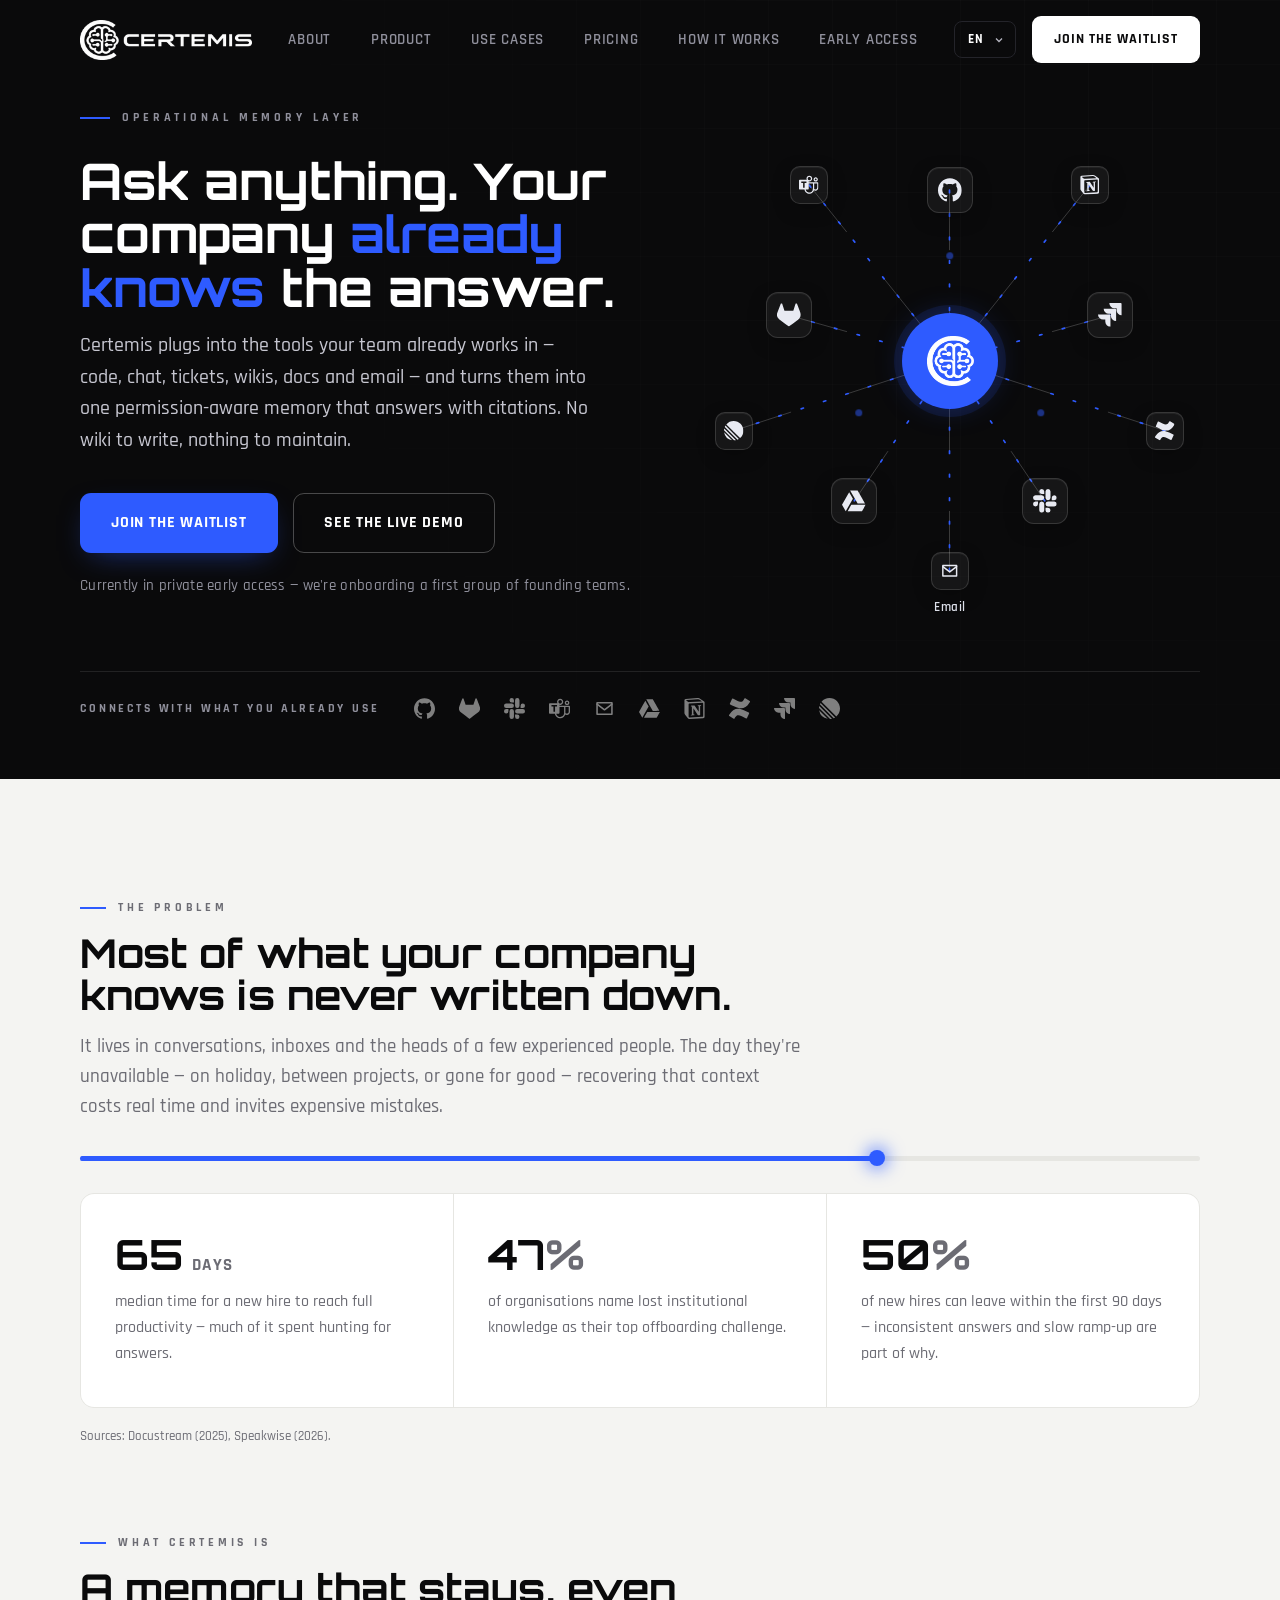
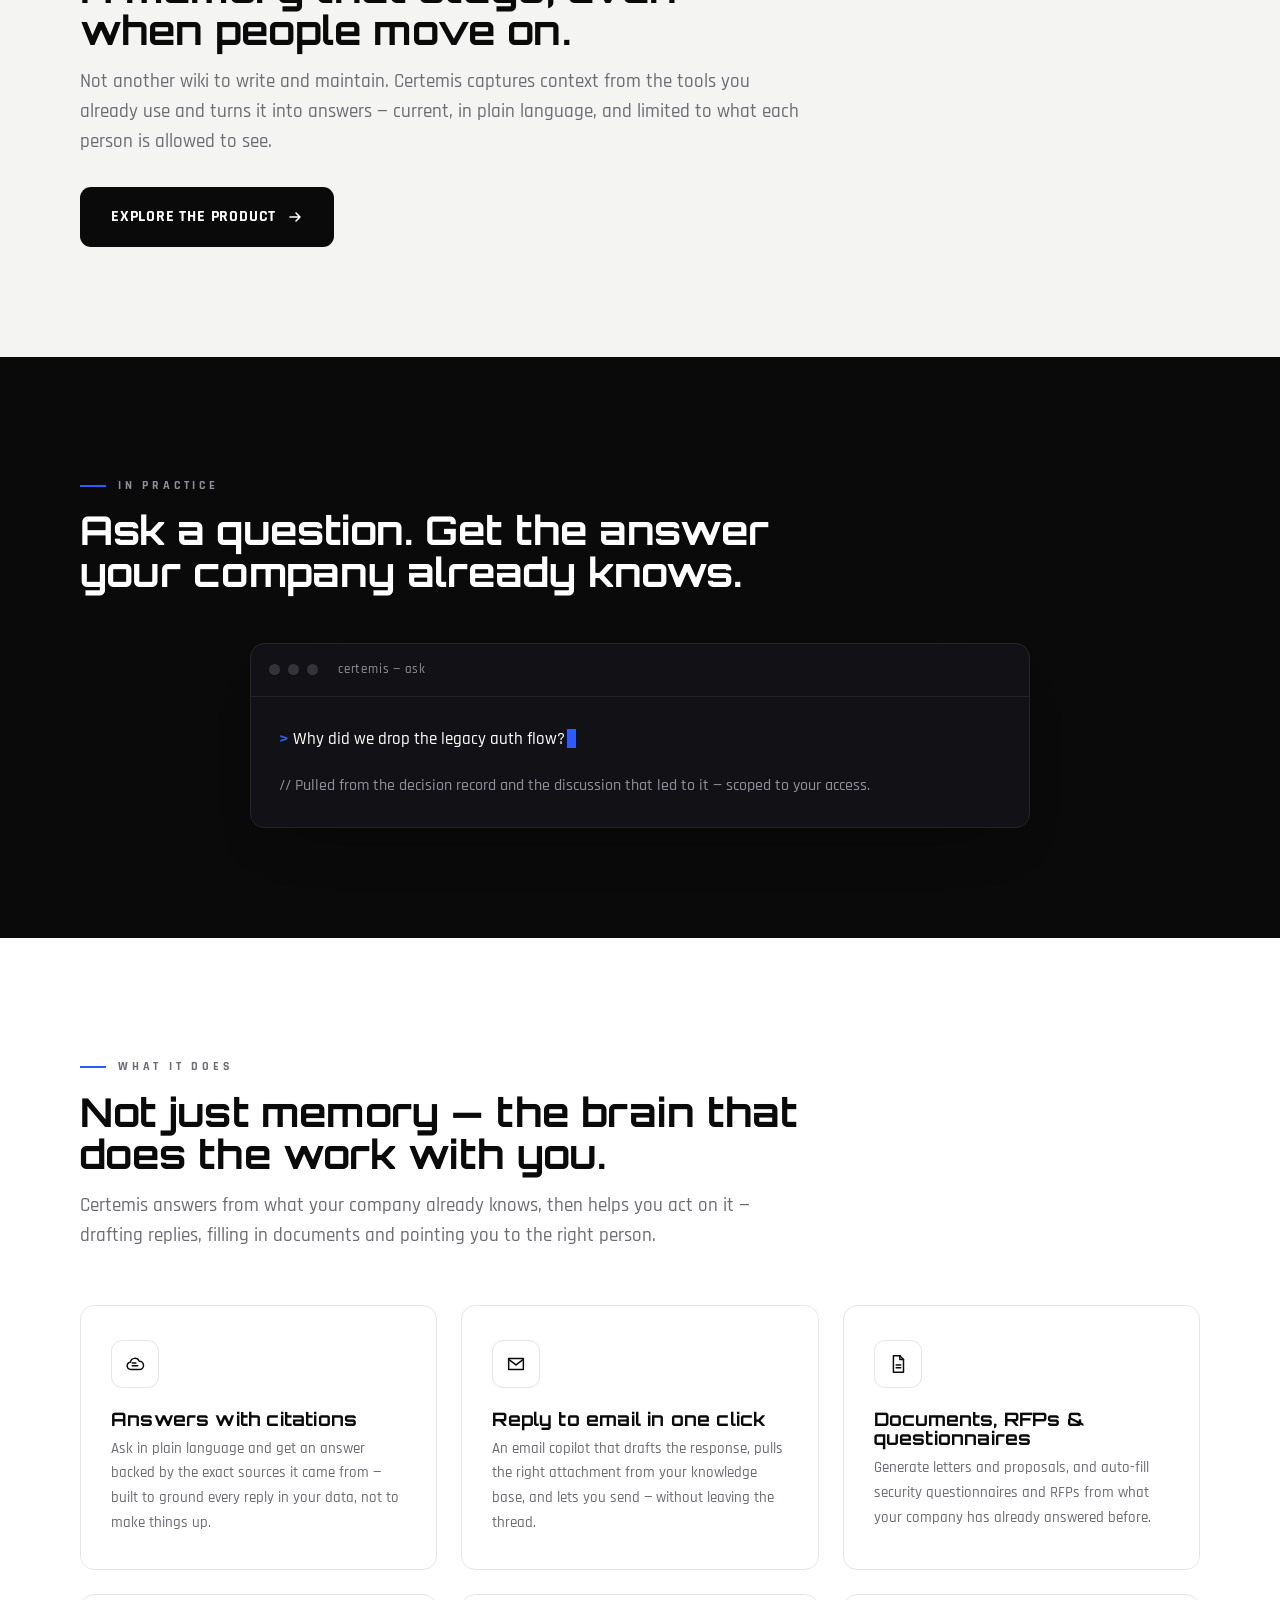
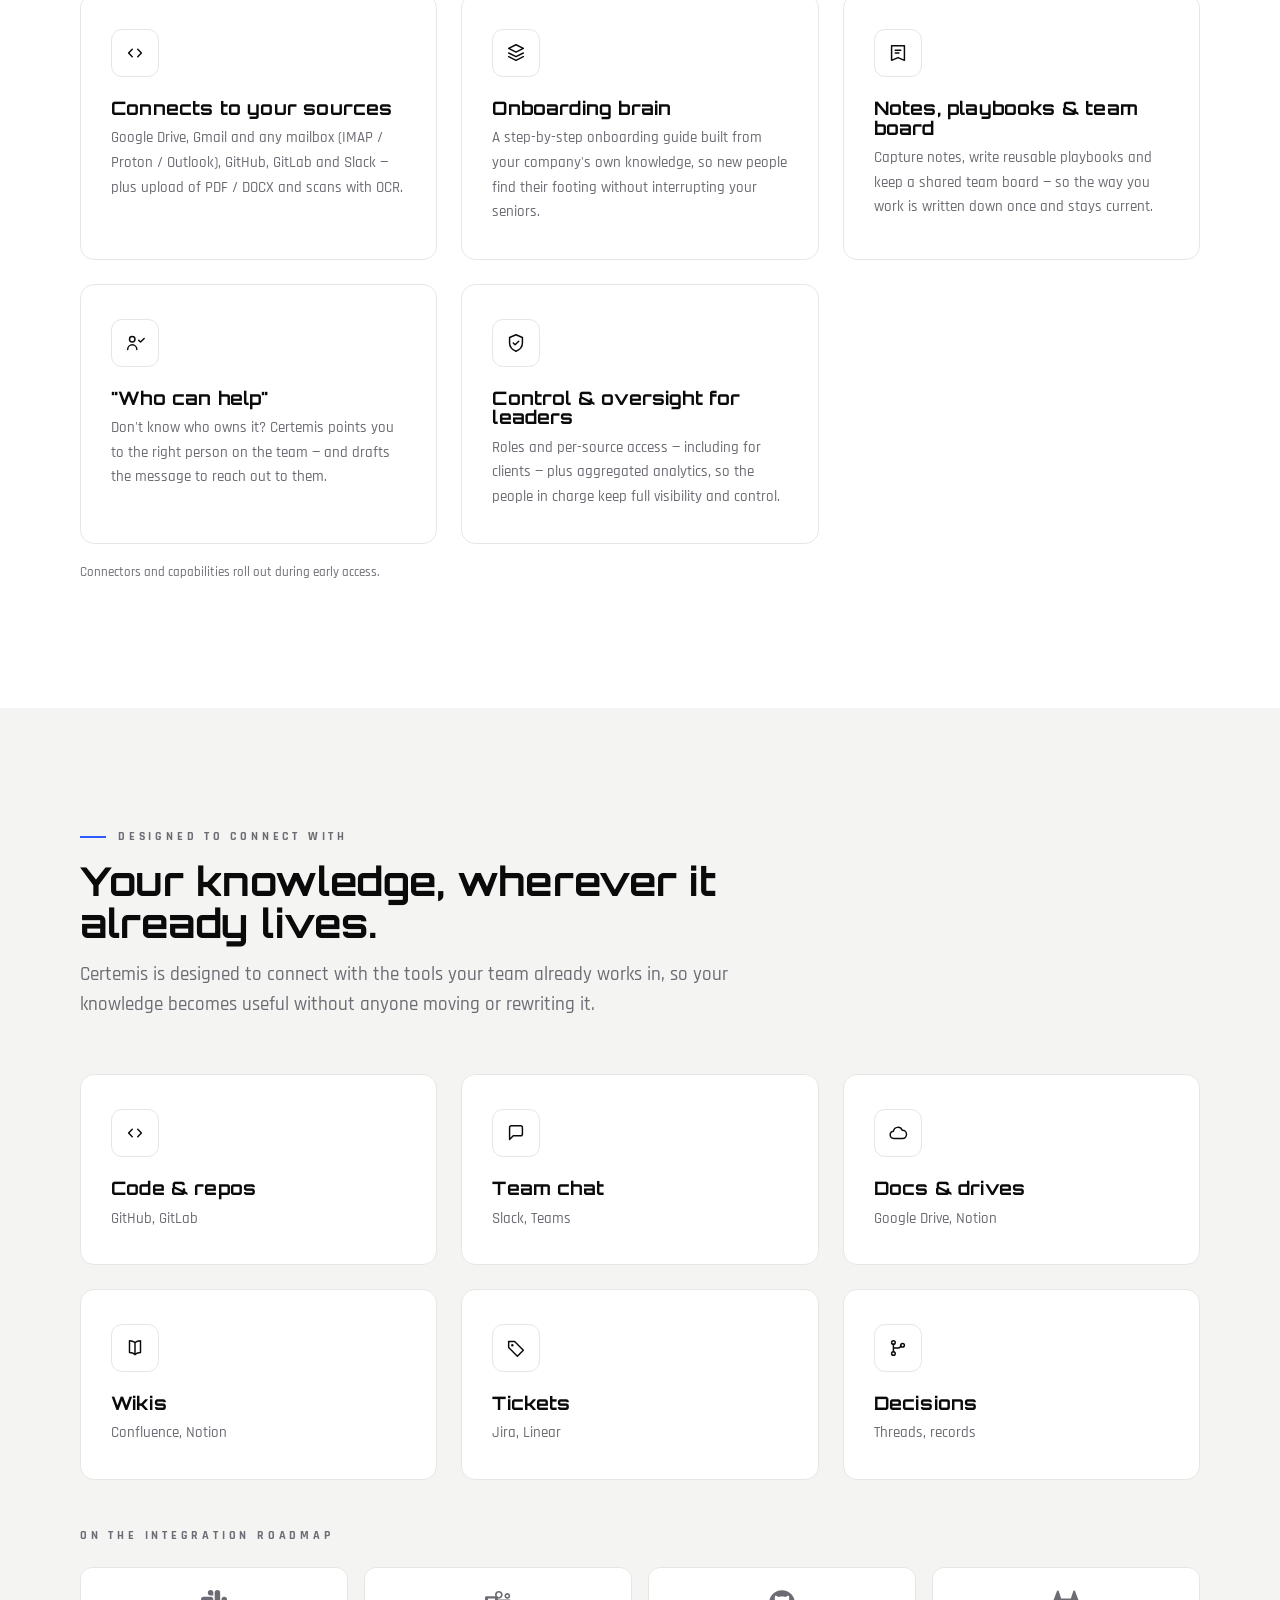
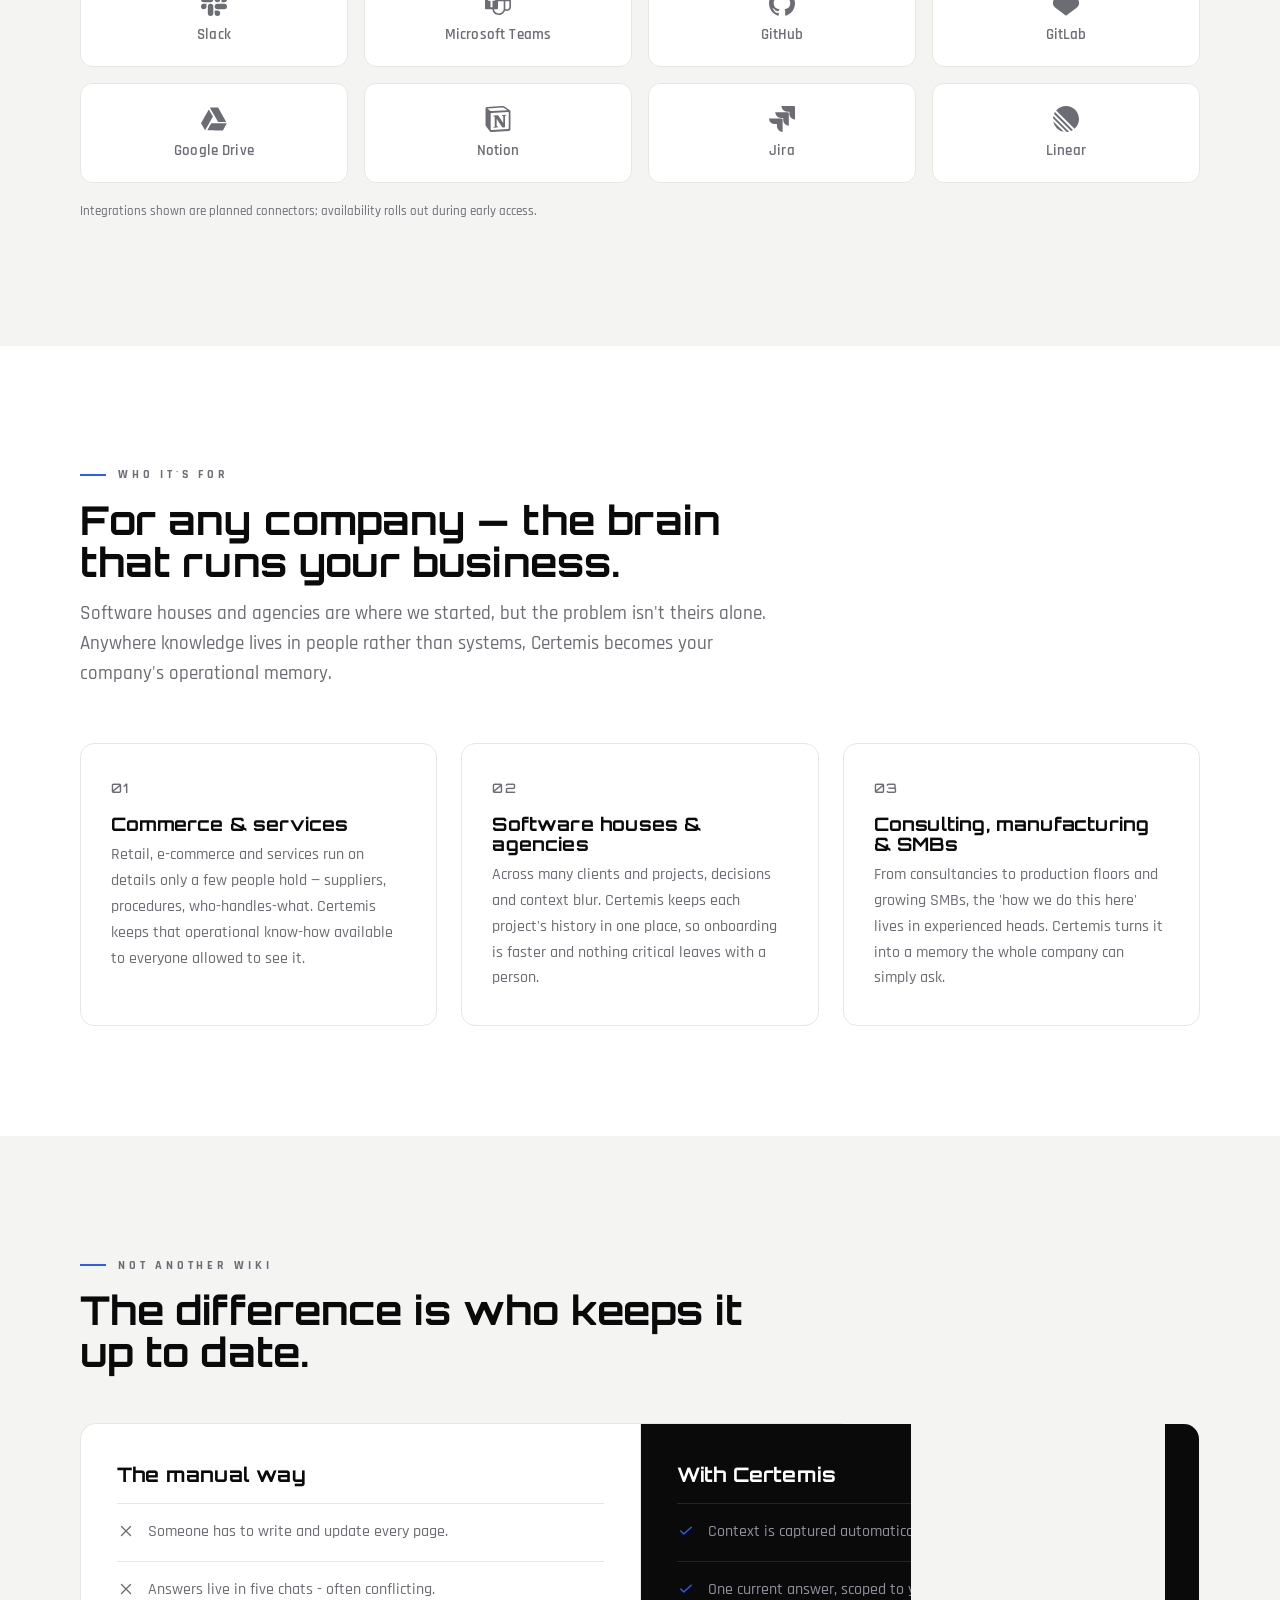
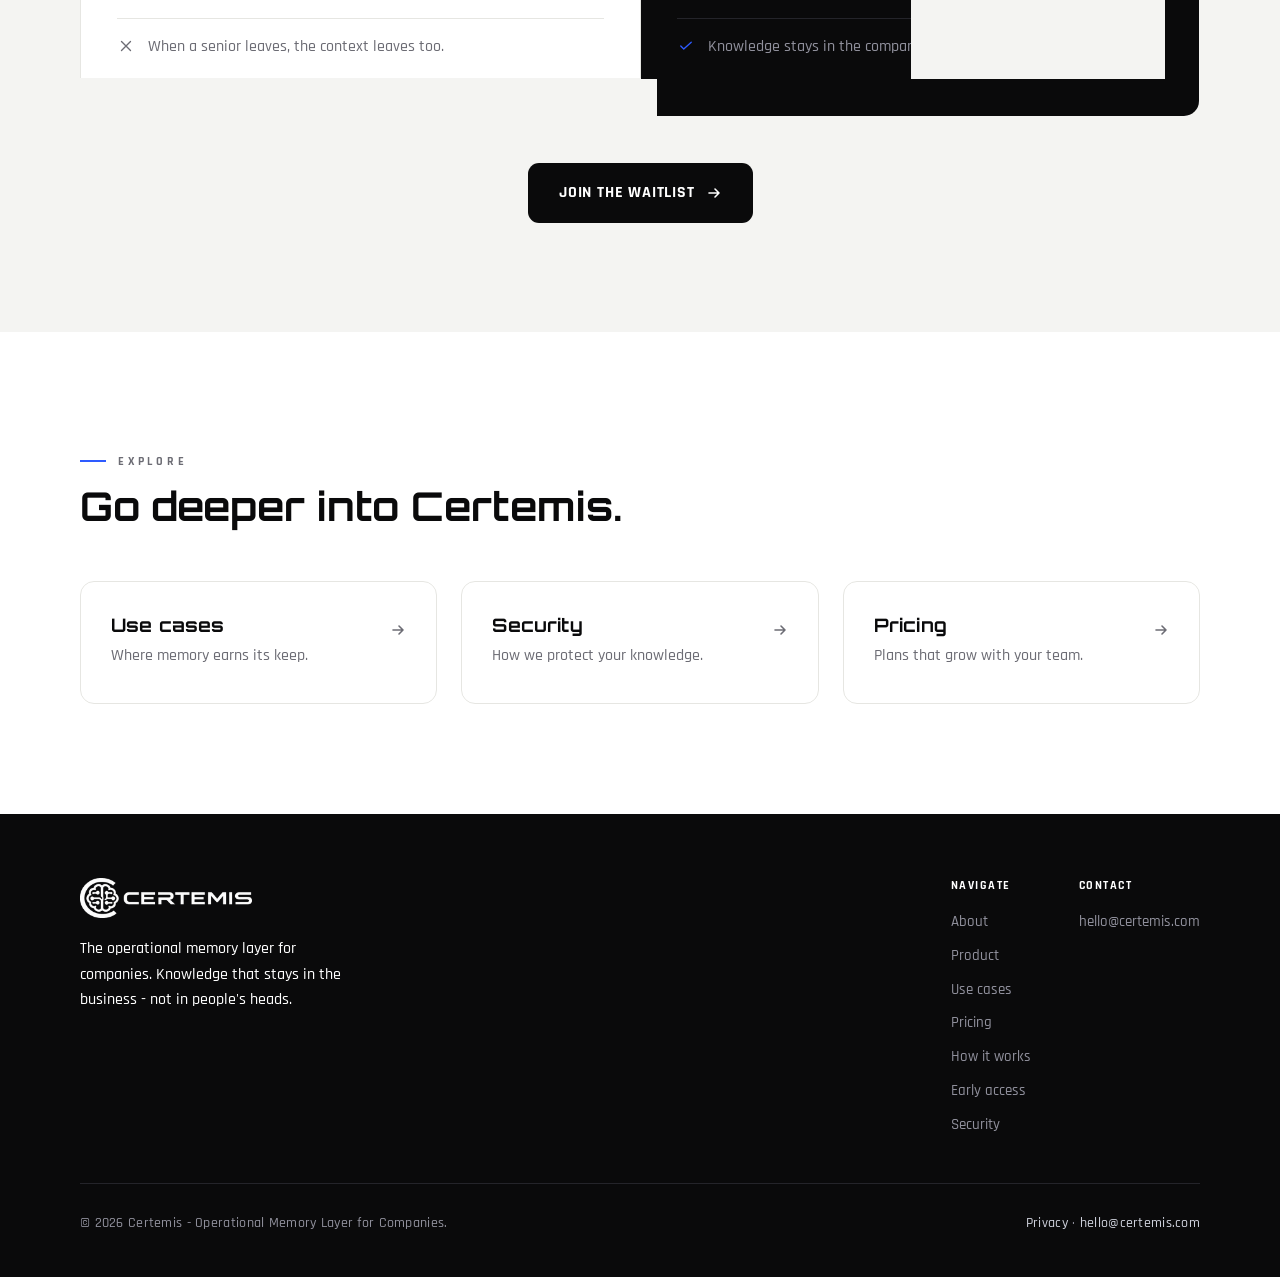
==== commit 3183aed6: "fix(home): źródłowane staty zamiast poglądowych + scalenie pustej sekcji - 65 dni / 47% / 50% z tych" ====
--- a/index.html
+++ b/index.html
@@ -157,17 +157,12 @@
     </div>
     <div class="sfx-prog" data-sfx="line" aria-hidden="true" style="margin-top:34px"><span class="fill"></span><i class="dot"></i></div>
     <div class="strip" style="margin-top:32px">
-      <div class="stat reveal d1" data-count="3"><div class="num"><span class="v">0</span><span class="u">×</span></div><div class="cap" data-i18n="home.stat1cap"></div></div>
-      <div class="stat reveal d2" data-count="20"><div class="num"><span class="v">0</span><span class="u">%</span></div><div class="cap" data-i18n="home.stat2cap"></div></div>
-      <div class="stat reveal d3" data-count="100"><div class="num"><span class="v">0</span><span class="u">%</span></div><div class="cap" data-i18n="home.stat3cap"></div></div>
+      <div class="stat reveal d1" data-count="65"><div class="num"><span class="v">0</span><span class="u txt" data-i18n="home.stat1u">days</span></div><div class="cap" data-i18n="home.stat1cap"></div></div>
+      <div class="stat reveal d2" data-count="47"><div class="num"><span class="v">0</span><span class="u">%</span></div><div class="cap" data-i18n="home.stat2cap"></div></div>
+      <div class="stat reveal d3" data-count="50"><div class="num"><span class="v">0</span><span class="u">%</span></div><div class="cap" data-i18n="home.stat3cap"></div></div>
     </div>
     <p style="font-size:.84rem;color:var(--muted);margin-top:18px" data-i18n="home.stat.note"></p>
-  </div>
-</section>
-
-<section>
-  <div class="wrap">
-    <div class="sec-head reveal">
+    <div class="sec-head reveal" style="margin-top:76px">
       <span class="eyebrow" data-i18n="home.t.kicker">What Certemis is</span>
       <h2 data-i18n="home.t.h2">A memory that stays, even when people move on.</h2>
       <p data-i18n="home.t.p">Not another wiki to write and maintain. Certemis captures context from the tools you already use and turns it into answers — current, in plain language, and limited to what each person is allowed to see.</p>
--- a/styles.css
+++ b/styles.css
@@ -160,6 +160,7 @@
 .stat{background:var(--paper);padding:40px 34px}
 .stat .num{font-family:var(--display);font-size:2.6rem;font-weight:700;line-height:1}
 .stat .num .u{color:var(--muted)}
+.stat .num .u.txt{font-size:1.05rem;font-family:var(--body);font-weight:700;letter-spacing:.08em;text-transform:uppercase;margin-left:8px}
 .stat .cap{color:var(--muted);font-size:1rem;margin-top:14px}
 
 .features{display:grid;grid-template-columns:repeat(3,1fr);gap:24px}
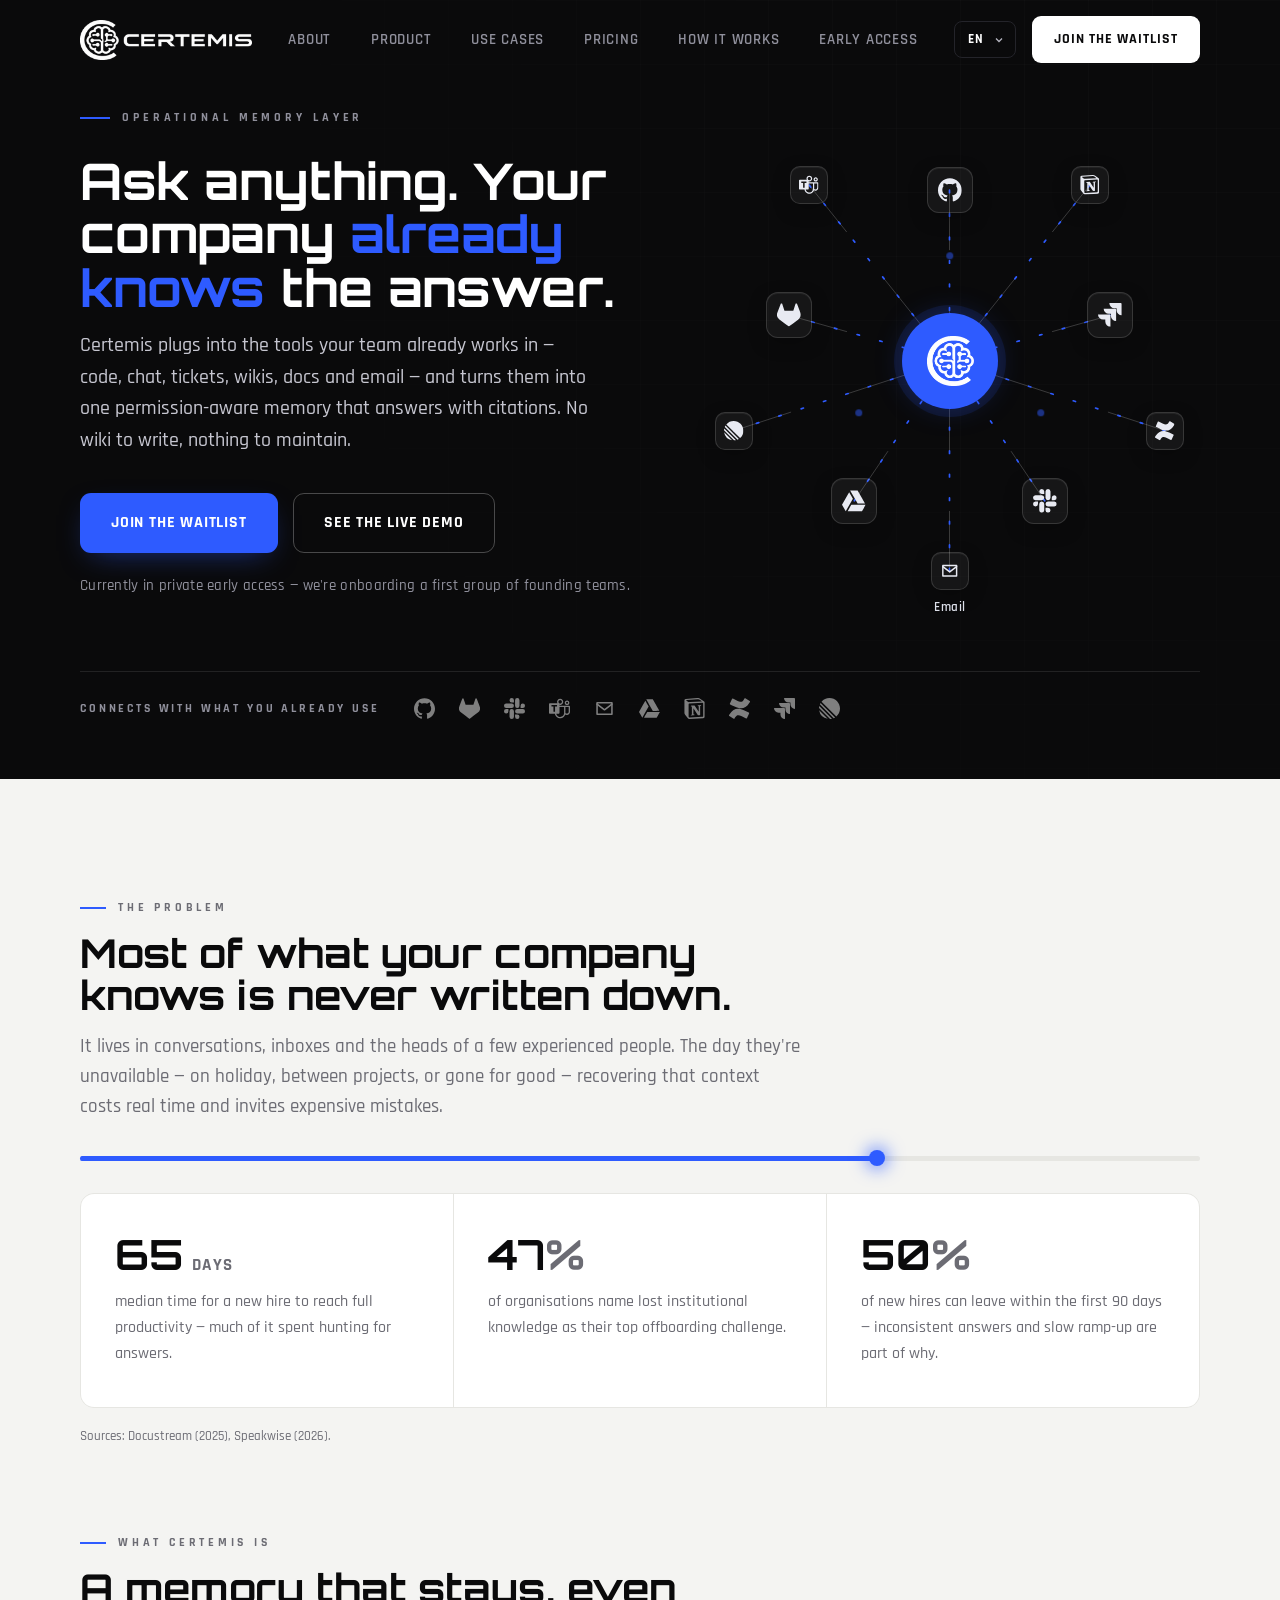
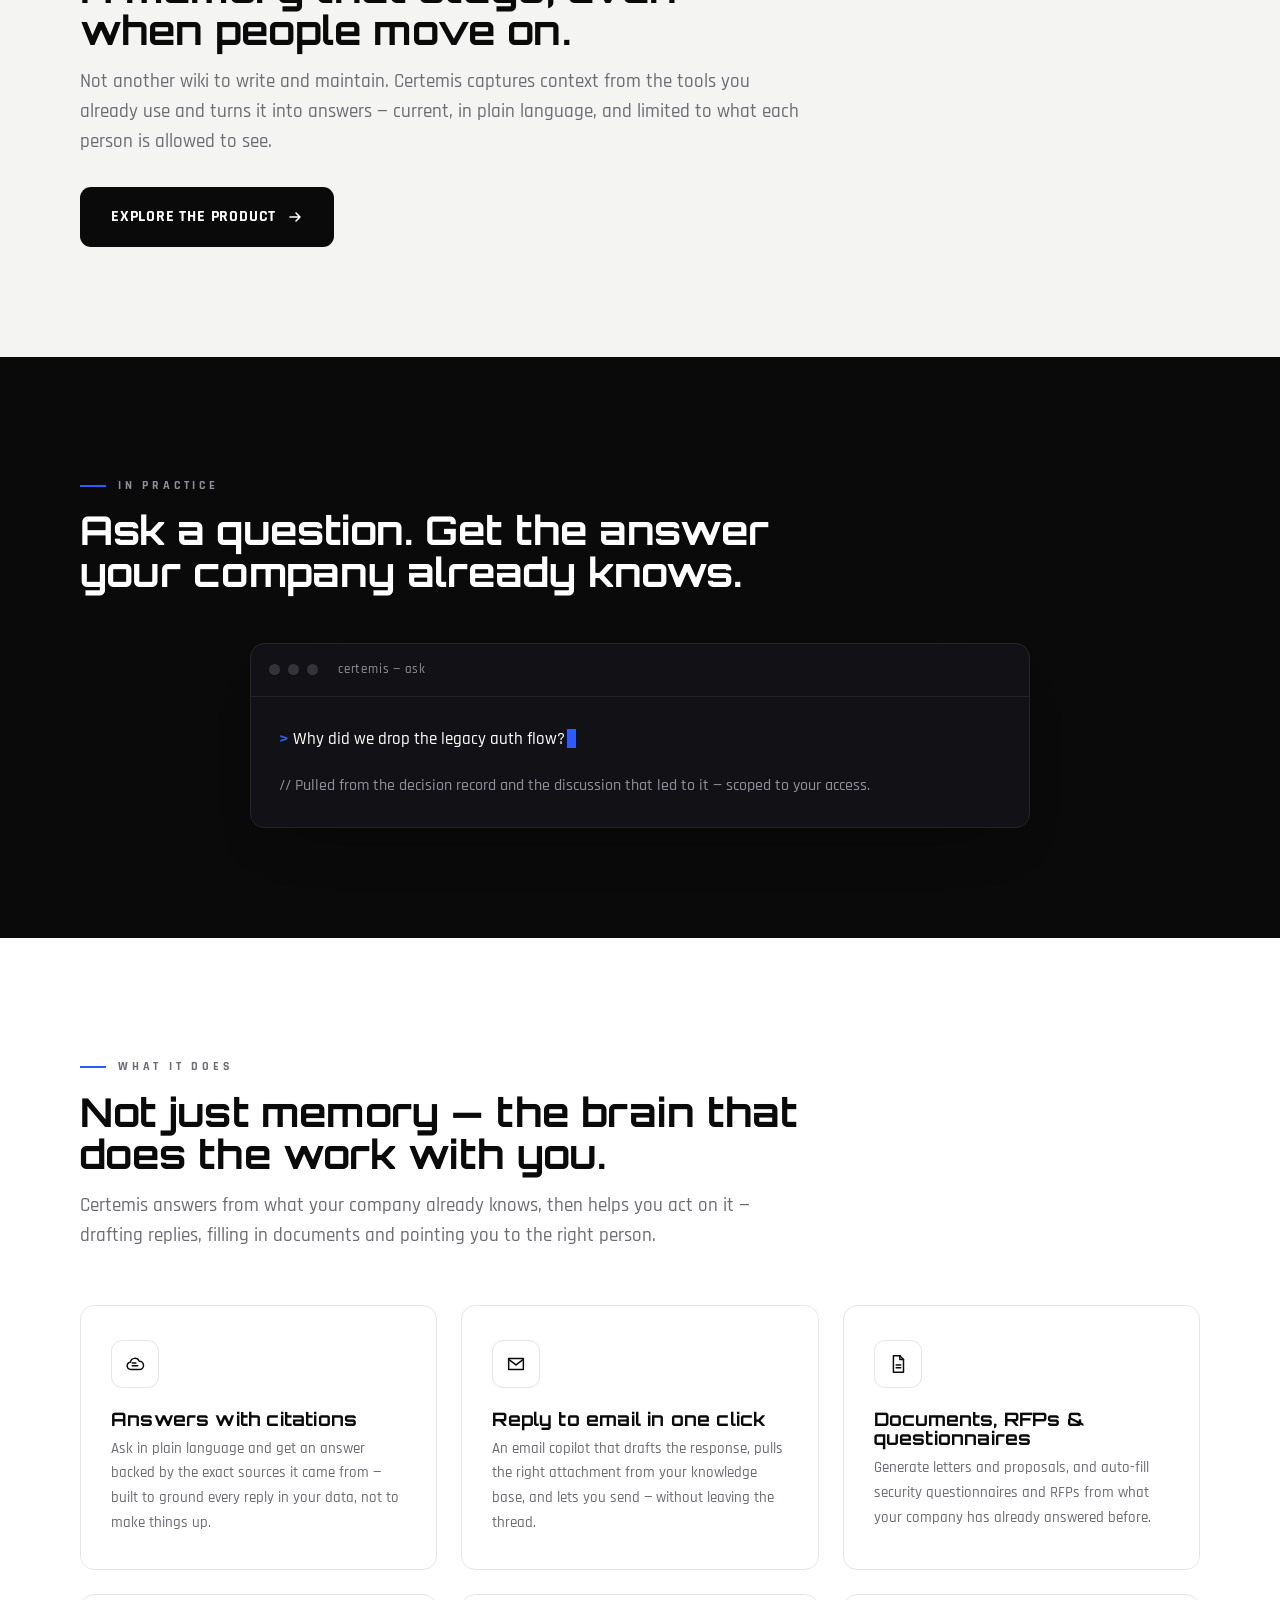
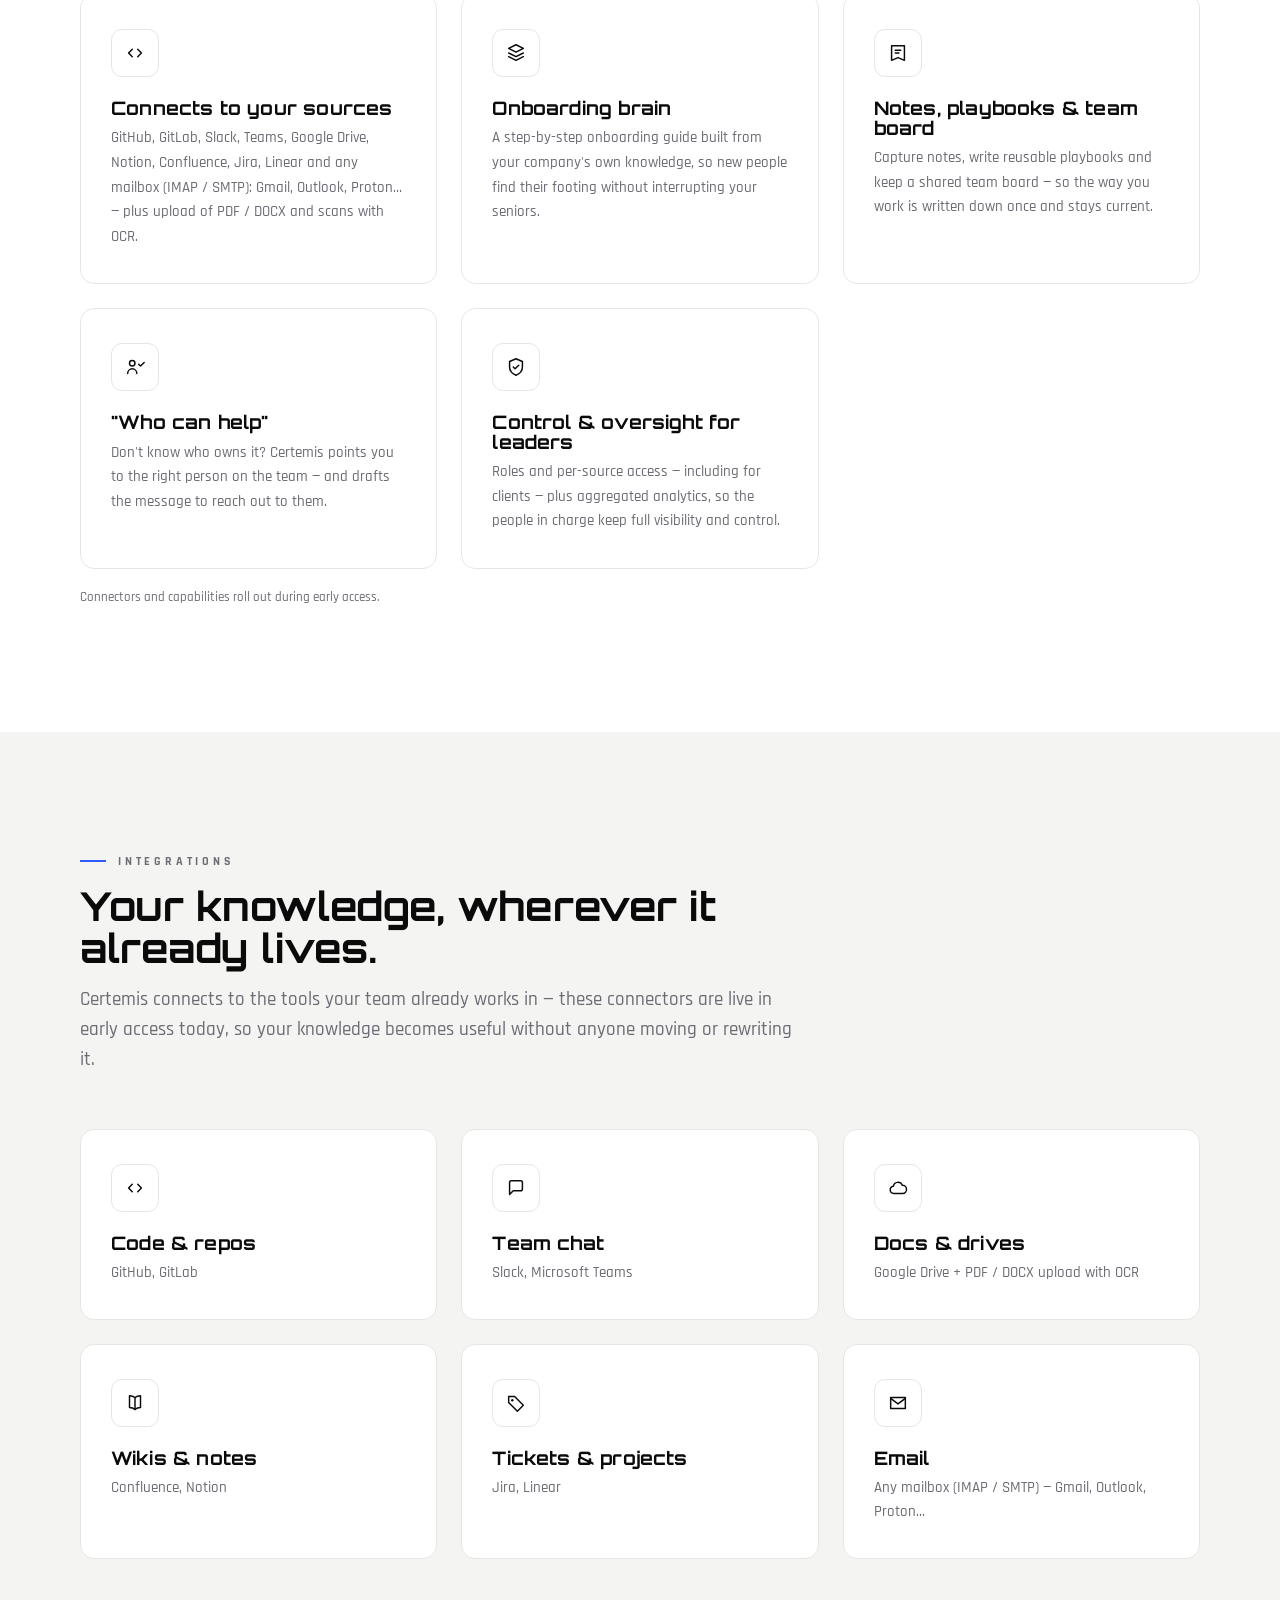
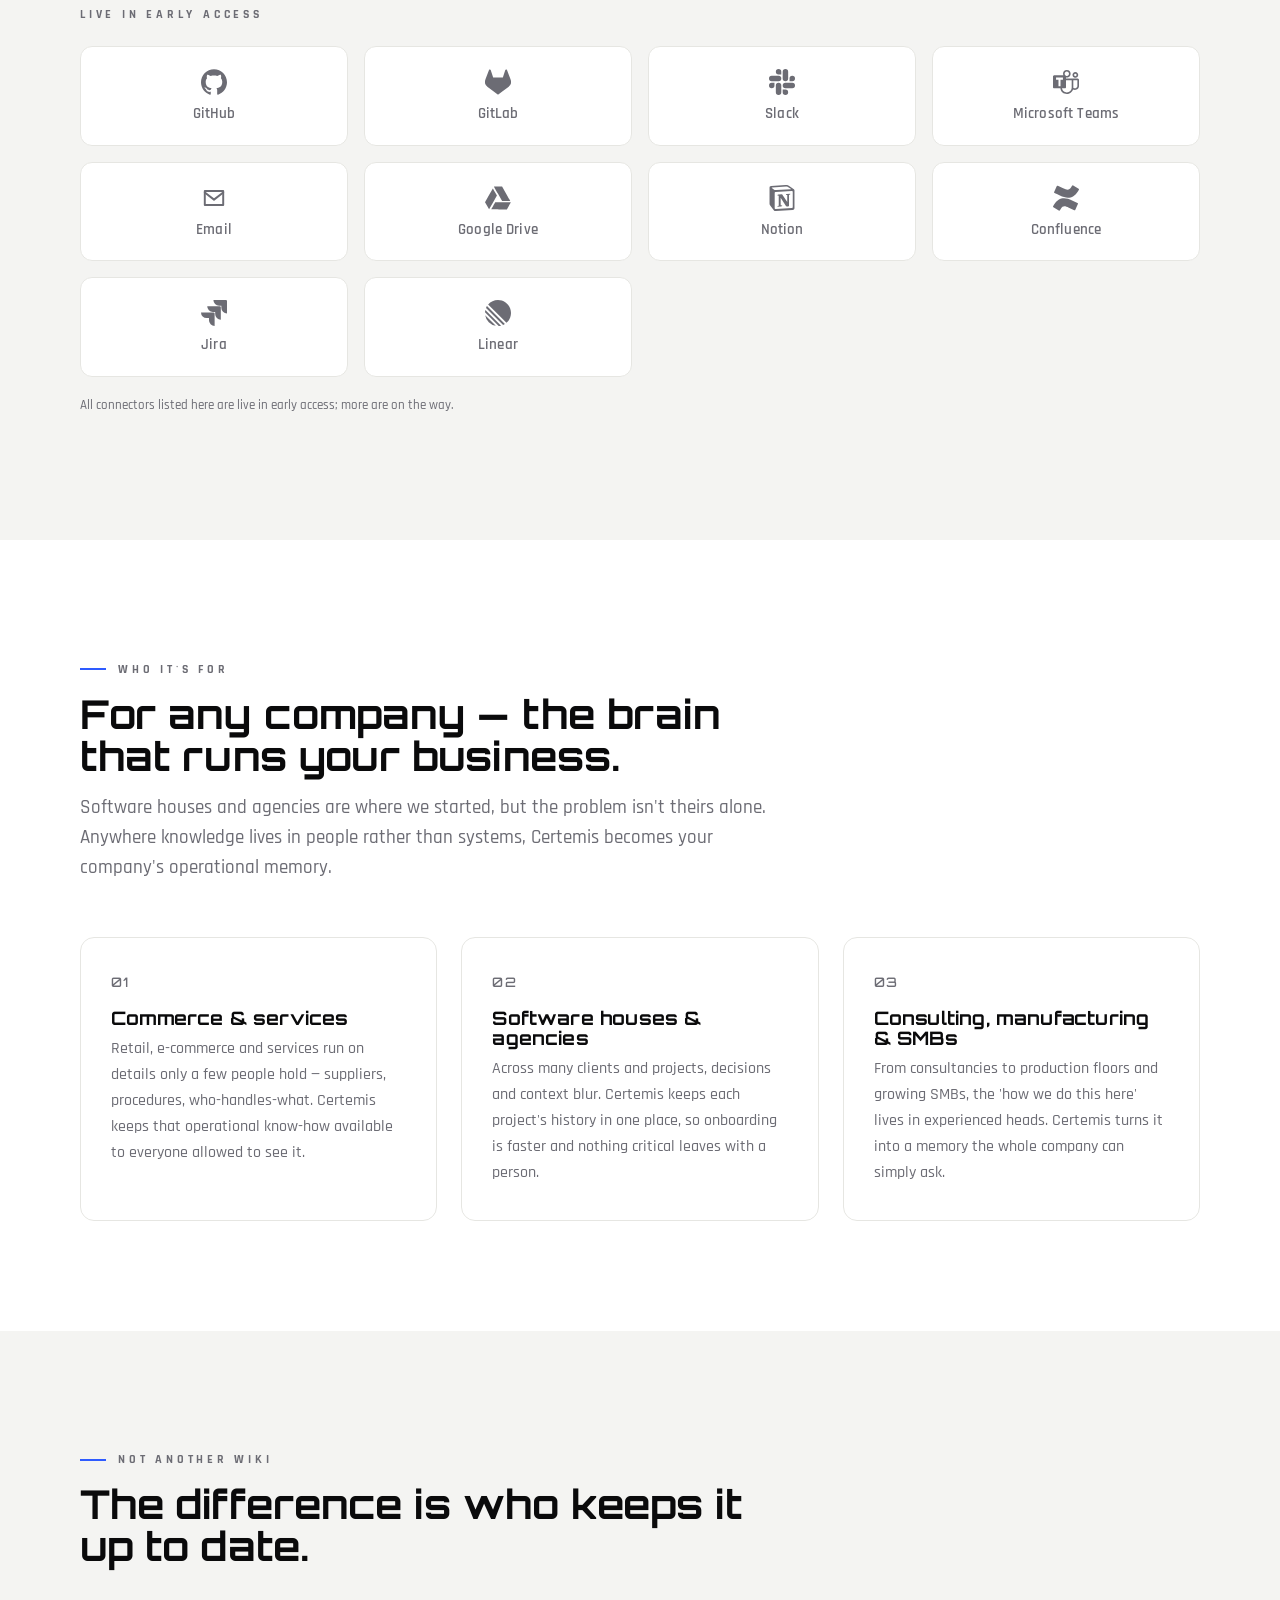
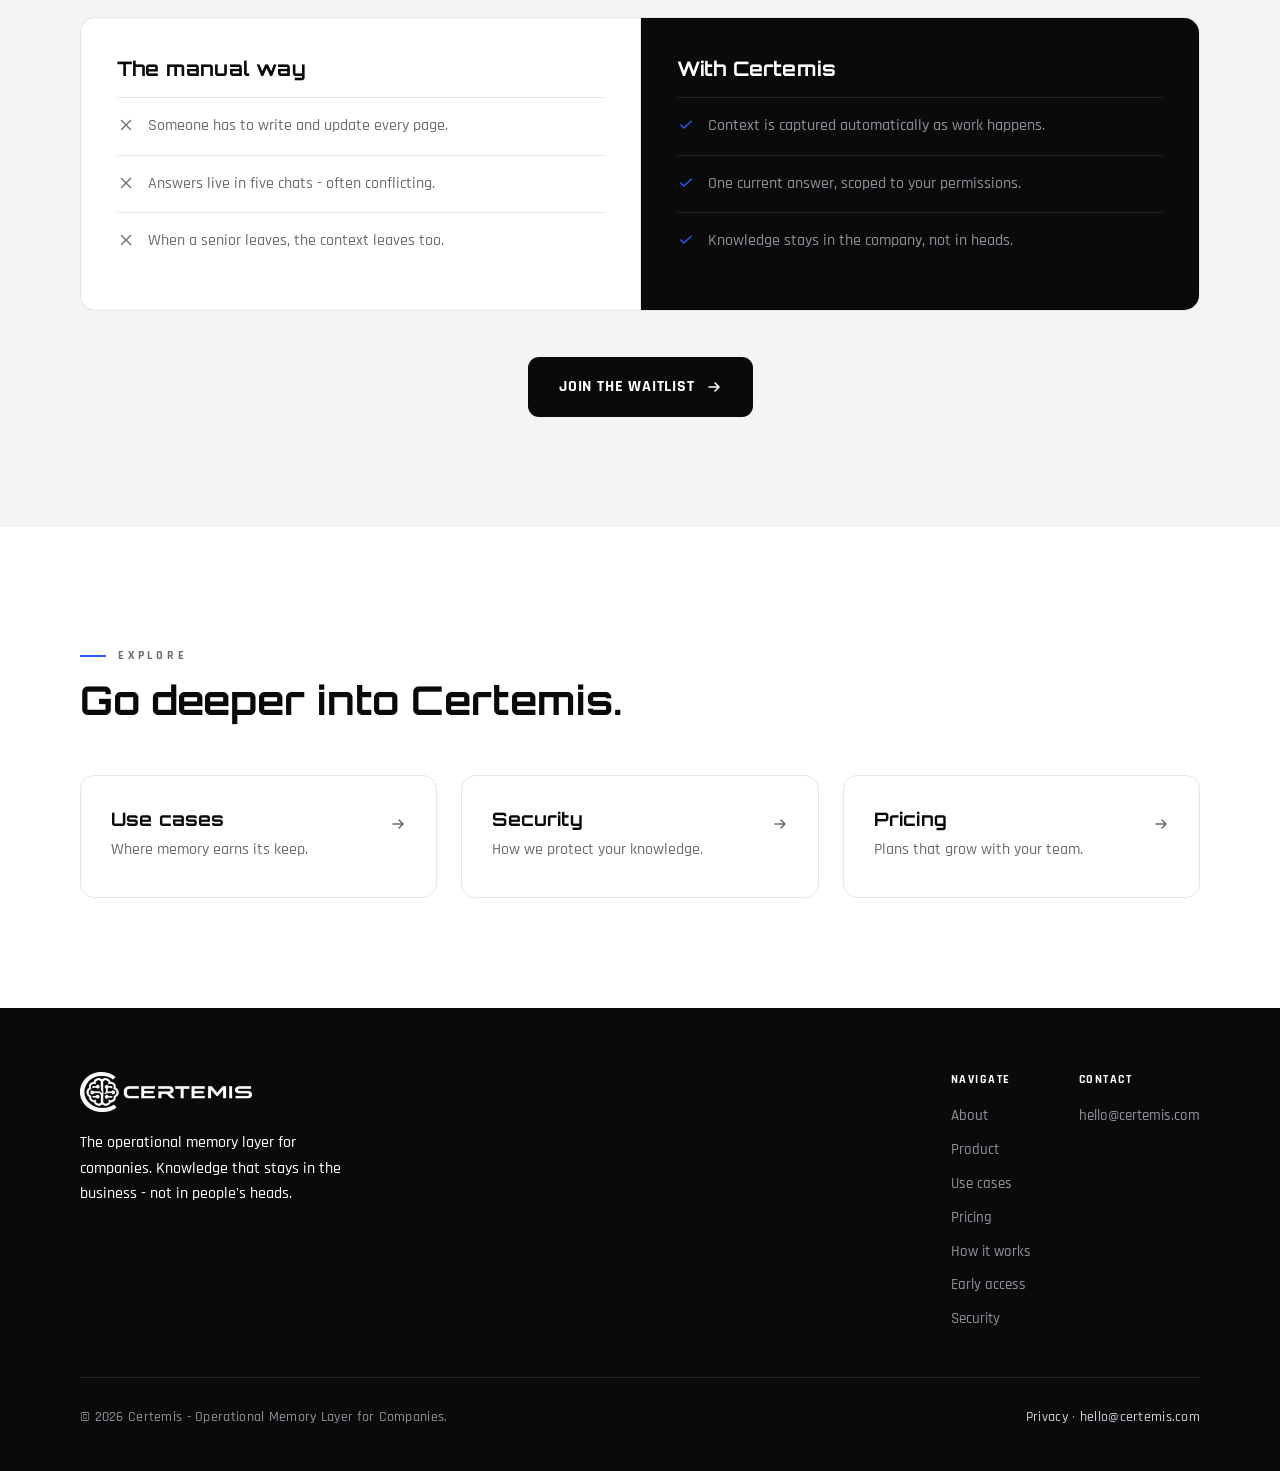
==== commit f7c11301: "feat(int): integracje jako „Live in early access" zgodne z produktem - kicker/lead sekcji: konektory" ====
--- a/index.html
+++ b/index.html
@@ -201,7 +201,7 @@
       <div class="feat reveal d1"><div class="ic"><svg width="22" height="22" viewBox="0 0 24 24" fill="none"><path d="M7.5 18a4 4 0 0 1-.5-7.97 5 5 0 0 1 9.6-1A3.5 3.5 0 0 1 17 18H7.5z" stroke="currentColor" stroke-width="1.6" stroke-linejoin="round"/><path d="M9 14h6M9 11h4" stroke="currentColor" stroke-width="1.6" stroke-linecap="round"/></svg></div><h3 data-i18n="cap.1t">Answers with citations</h3><p style="font-size:.95rem" data-i18n="cap.1p">Ask in plain language and get an answer backed by the exact sources it came from — built to ground every reply in your data, not to make things up.</p></div>
       <div class="feat reveal d2"><div class="ic"><svg width="22" height="22" viewBox="0 0 24 24" fill="none"><path d="M4 6h16v12H4z" stroke="currentColor" stroke-width="1.6" stroke-linejoin="round"/><path d="M4 7l8 6 8-6" stroke="currentColor" stroke-width="1.6" stroke-linecap="round" stroke-linejoin="round"/></svg></div><h3 data-i18n="cap.2t">Reply to email in one click</h3><p style="font-size:.95rem" data-i18n="cap.2p">An email copilot that drafts the response, pulls the right attachment from your knowledge base, and lets you send — without leaving the thread.</p></div>
       <div class="feat reveal d3"><div class="ic"><svg width="22" height="22" viewBox="0 0 24 24" fill="none"><path d="M7 3h7l4 4v14H7z" stroke="currentColor" stroke-width="1.6" stroke-linejoin="round"/><path d="M14 3v4h4M10 13h5M10 16h5" stroke="currentColor" stroke-width="1.6" stroke-linecap="round" stroke-linejoin="round"/></svg></div><h3 data-i18n="cap.3t">Documents, RFPs & questionnaires</h3><p style="font-size:.95rem" data-i18n="cap.3p">Generate letters and proposals, and auto-fill security questionnaires and RFPs from what your company has already answered before.</p></div>
-      <div class="feat reveal d1"><div class="ic"><svg width="22" height="22" viewBox="0 0 24 24" fill="none"><path d="M9 8l-4 4 4 4M15 8l4 4-4 4" stroke="currentColor" stroke-width="1.6" stroke-linecap="round" stroke-linejoin="round"/></svg></div><h3 data-i18n="cap.4t">Connects to your sources</h3><p style="font-size:.95rem" data-i18n="cap.4p">Google Drive, Gmail and any mailbox (IMAP / Proton / Outlook), GitHub, GitLab and Slack — plus upload of PDF / DOCX and scans with OCR.</p></div>
+      <div class="feat reveal d1"><div class="ic"><svg width="22" height="22" viewBox="0 0 24 24" fill="none"><path d="M9 8l-4 4 4 4M15 8l4 4-4 4" stroke="currentColor" stroke-width="1.6" stroke-linecap="round" stroke-linejoin="round"/></svg></div><h3 data-i18n="cap.4t">Connects to your sources</h3><p style="font-size:.95rem" data-i18n="cap.4p">GitHub, GitLab, Slack, Teams, Google Drive, Notion, Confluence, Jira, Linear and any mailbox (IMAP / SMTP): Gmail, Outlook, Proton… — plus upload of PDF / DOCX and scans with OCR.</p></div>
       <div class="feat reveal d2"><div class="ic"><svg width="22" height="22" viewBox="0 0 24 24" fill="none"><path d="M12 3l8 4-8 4-8-4 8-4z" stroke="currentColor" stroke-width="1.6" stroke-linejoin="round"/><path d="M4 12l8 4 8-4M4 16l8 4 8-4" stroke="currentColor" stroke-width="1.6" stroke-linecap="round" stroke-linejoin="round"/></svg></div><h3 data-i18n="cap.5t">Onboarding brain</h3><p style="font-size:.95rem" data-i18n="cap.5p">A step-by-step onboarding guide built from your company's own knowledge, so new people find their footing without interrupting your seniors.</p></div>
       <div class="feat reveal d3"><div class="ic"><svg width="22" height="22" viewBox="0 0 24 24" fill="none"><path d="M5 4h14v16l-7-3-7 3z" stroke="currentColor" stroke-width="1.6" stroke-linejoin="round"/><path d="M9 9h6M9 12h4" stroke="currentColor" stroke-width="1.6" stroke-linecap="round"/></svg></div><h3 data-i18n="cap.6t">Notes, playbooks & team board</h3><p style="font-size:.95rem" data-i18n="cap.6p">Capture notes, write reusable playbooks and keep a shared team board — so the way you work is written down once and stays current.</p></div>
       <div class="feat reveal d1"><div class="ic"><svg width="22" height="22" viewBox="0 0 24 24" fill="none"><circle cx="9" cy="8" r="3" stroke="currentColor" stroke-width="1.6"/><path d="M4 19a5 5 0 0 1 10 0" stroke="currentColor" stroke-width="1.6" stroke-linecap="round"/><path d="M16 9l2 2 4-4" stroke="currentColor" stroke-width="1.6" stroke-linecap="round" stroke-linejoin="round"/></svg></div><h3 data-i18n="cap.7t">"Who can help"</h3><p style="font-size:.95rem" data-i18n="cap.7p">Don't know who owns it? Certemis points you to the right person on the team — and drafts the message to reach out to them.</p></div>
@@ -220,23 +220,25 @@
     </div>
     <div class="features" style="margin-top:54px">
       <div class="feat reveal d1"><div class="ic"><svg width="22" height="22" viewBox="0 0 24 24" fill="none"><path d="M9 8l-4 4 4 4M15 8l4 4-4 4" stroke="currentColor" stroke-width="1.6" stroke-linecap="round" stroke-linejoin="round"/></svg></div><h3 data-i18n="int.1t">Code &amp; repos</h3><p style="font-size:.92rem" data-i18n="int.1s">GitHub, GitLab</p></div>
-      <div class="feat reveal d2"><div class="ic"><svg width="22" height="22" viewBox="0 0 24 24" fill="none"><path d="M5 6a2 2 0 0 1 2-2h10a2 2 0 0 1 2 2v7a2 2 0 0 1-2 2H9l-4 4V6z" stroke="currentColor" stroke-width="1.6" stroke-linejoin="round"/></svg></div><h3 data-i18n="int.2t">Team chat</h3><p style="font-size:.92rem" data-i18n="int.2s">Slack, Teams</p></div>
-      <div class="feat reveal d3"><div class="ic"><svg width="22" height="22" viewBox="0 0 24 24" fill="none"><path d="M7.5 18a4 4 0 0 1-.5-7.97 5 5 0 0 1 9.6-1A3.5 3.5 0 0 1 17 18H7.5z" stroke="currentColor" stroke-width="1.6" stroke-linejoin="round"/></svg></div><h3 data-i18n="int.3t">Docs &amp; drives</h3><p style="font-size:.92rem" data-i18n="int.3s">Google Drive, Notion</p></div>
-      <div class="feat reveal d1"><div class="ic"><svg width="22" height="22" viewBox="0 0 24 24" fill="none"><path d="M12 6c-1.5-1.2-3.5-2-6-2v13c2.5 0 4.5.8 6 2 1.5-1.2 3.5-2 6-2V4c-2.5 0-4.5.8-6 2z" stroke="currentColor" stroke-width="1.6" stroke-linejoin="round"/><path d="M12 6v13" stroke="currentColor" stroke-width="1.6" stroke-linecap="round"/></svg></div><h3 data-i18n="int.4t">Wikis</h3><p style="font-size:.92rem" data-i18n="int.4s">Confluence, Notion</p></div>
-      <div class="feat reveal d2"><div class="ic"><svg width="22" height="22" viewBox="0 0 24 24" fill="none"><path d="M4 5h6.5l9.5 9.5-6.5 6.5L4 11.5V5z" stroke="currentColor" stroke-width="1.6" stroke-linejoin="round"/><circle cx="8" cy="9" r="1.3" fill="currentColor"/></svg></div><h3 data-i18n="int.5t">Tickets</h3><p style="font-size:.92rem" data-i18n="int.5s">Jira, Linear</p></div>
-      <div class="feat reveal d3"><div class="ic"><svg width="22" height="22" viewBox="0 0 24 24" fill="none"><circle cx="7" cy="6" r="2" stroke="currentColor" stroke-width="1.6"/><circle cx="7" cy="18" r="2" stroke="currentColor" stroke-width="1.6"/><circle cx="17" cy="9" r="2" stroke="currentColor" stroke-width="1.6"/><path d="M7 8v8M7 12h5a3 3 0 0 0 3-3" stroke="currentColor" stroke-width="1.6" stroke-linecap="round"/></svg></div><h3 data-i18n="int.6t">Decisions</h3><p style="font-size:.92rem" data-i18n="int.6s">Threads, records</p></div>
+      <div class="feat reveal d2"><div class="ic"><svg width="22" height="22" viewBox="0 0 24 24" fill="none"><path d="M5 6a2 2 0 0 1 2-2h10a2 2 0 0 1 2 2v7a2 2 0 0 1-2 2H9l-4 4V6z" stroke="currentColor" stroke-width="1.6" stroke-linejoin="round"/></svg></div><h3 data-i18n="int.2t">Team chat</h3><p style="font-size:.92rem" data-i18n="int.2s">Slack, Microsoft Teams</p></div>
+      <div class="feat reveal d3"><div class="ic"><svg width="22" height="22" viewBox="0 0 24 24" fill="none"><path d="M7.5 18a4 4 0 0 1-.5-7.97 5 5 0 0 1 9.6-1A3.5 3.5 0 0 1 17 18H7.5z" stroke="currentColor" stroke-width="1.6" stroke-linejoin="round"/></svg></div><h3 data-i18n="int.3t">Docs &amp; drives</h3><p style="font-size:.92rem" data-i18n="int.3s">Google Drive + PDF / DOCX upload with OCR</p></div>
+      <div class="feat reveal d1"><div class="ic"><svg width="22" height="22" viewBox="0 0 24 24" fill="none"><path d="M12 6c-1.5-1.2-3.5-2-6-2v13c2.5 0 4.5.8 6 2 1.5-1.2 3.5-2 6-2V4c-2.5 0-4.5.8-6 2z" stroke="currentColor" stroke-width="1.6" stroke-linejoin="round"/><path d="M12 6v13" stroke="currentColor" stroke-width="1.6" stroke-linecap="round"/></svg></div><h3 data-i18n="int.4t">Wikis &amp; notes</h3><p style="font-size:.92rem" data-i18n="int.4s">Confluence, Notion</p></div>
+      <div class="feat reveal d2"><div class="ic"><svg width="22" height="22" viewBox="0 0 24 24" fill="none"><path d="M4 5h6.5l9.5 9.5-6.5 6.5L4 11.5V5z" stroke="currentColor" stroke-width="1.6" stroke-linejoin="round"/><circle cx="8" cy="9" r="1.3" fill="currentColor"/></svg></div><h3 data-i18n="int.5t">Tickets &amp; projects</h3><p style="font-size:.92rem" data-i18n="int.5s">Jira, Linear</p></div>
+      <div class="feat reveal d3"><div class="ic"><svg width="22" height="22" viewBox="0 0 24 24" fill="none"><path d="M4 6h16v12H4z" stroke="currentColor" stroke-width="1.6" stroke-linejoin="round"/><path d="M4 7l8 6 8-6" stroke="currentColor" stroke-width="1.6" stroke-linecap="round" stroke-linejoin="round"/></svg></div><h3 data-i18n="int.6t">Email</h3><p style="font-size:.92rem" data-i18n="int.6s">Any mailbox (IMAP / SMTP) — Gmail, Outlook, Proton…</p></div>
     </div>
     <div class="int-logos">
       <span class="eyebrow int-logos-h" data-i18n="int.logos.h">On the integration roadmap</span>
       <div class="int-logos-row">
-        <div class="int-logo reveal d1"><svg viewBox="0 0 24 24" fill="currentColor" aria-hidden="true"><path d="M5.042 15.165a2.528 2.528 0 0 1-2.52 2.523A2.528 2.528 0 0 1 0 15.165a2.527 2.527 0 0 1 2.522-2.52h2.52v2.52zM6.313 15.165a2.527 2.527 0 0 1 2.521-2.52 2.527 2.527 0 0 1 2.521 2.52v6.313A2.528 2.528 0 0 1 8.834 24a2.528 2.528 0 0 1-2.521-2.522v-6.313zM8.834 5.042a2.528 2.528 0 0 1-2.521-2.52A2.528 2.528 0 0 1 8.834 0a2.528 2.528 0 0 1 2.521 2.522v2.52H8.834zM8.834 6.313a2.528 2.528 0 0 1 2.521 2.521 2.528 2.528 0 0 1-2.521 2.521H2.522A2.528 2.528 0 0 1 0 8.834a2.528 2.528 0 0 1 2.522-2.521h6.312zM18.956 8.834a2.528 2.528 0 0 1 2.522-2.521A2.528 2.528 0 0 1 24 8.834a2.528 2.528 0 0 1-2.522 2.521h-2.522V8.834zM17.688 8.834a2.528 2.528 0 0 1-2.523 2.521 2.527 2.527 0 0 1-2.52-2.521V2.522A2.527 2.527 0 0 1 15.165 0a2.528 2.528 0 0 1 2.523 2.522v6.312zM15.165 18.956a2.528 2.528 0 0 1 2.523 2.522A2.528 2.528 0 0 1 15.165 24a2.527 2.527 0 0 1-2.52-2.522v-2.522h2.52zM15.165 17.688a2.527 2.527 0 0 1-2.52-2.523 2.526 2.526 0 0 1 2.52-2.52h6.313A2.527 2.527 0 0 1 24 15.165a2.528 2.528 0 0 1-2.522 2.523h-6.313z"/></svg><span>Slack</span></div>
-        <div class="int-logo reveal d2"><svg viewBox="0 0 24 24" fill="currentColor" aria-hidden="true"><path d="M20.625 8.127q-.55 0-1.025-.205-.475-.205-.832-.563-.358-.357-.563-.832Q18 6.053 18 5.502q0-.54.205-1.02t.563-.837q.357-.358.832-.563.474-.205 1.025-.205.54 0 1.02.205t.837.563q.358.357.563.837.205.48.205 1.02 0 .55-.205 1.025-.205.475-.563.832-.357.358-.837.563-.48.205-1.02.205zm0-3.75q-.469 0-.797.328-.328.328-.328.797 0 .469.328.797.328.328.797.328.469 0 .797-.328.328-.328.328-.797 0-.469-.328-.797-.328-.328-.797-.328zM24 10.002v5.578q0 .774-.293 1.46-.293.685-.803 1.194-.51.51-1.195.803-.686.293-1.459.293-.445 0-.908-.105-.463-.106-.85-.329-.293.95-.855 1.729-.563.78-1.319 1.336-.756.557-1.67.861-.914.305-1.898.305-1.148 0-2.162-.398-1.014-.399-1.805-1.102-.79-.703-1.312-1.664t-.674-2.086h-5.8q-.411 0-.704-.293T0 16.881V6.873q0-.41.293-.703t.703-.293h8.59q-.34-.715-.34-1.5 0-.727.275-1.365.276-.639.75-1.114.475-.474 1.114-.75.638-.275 1.365-.275t1.365.275q.639.276 1.114.75.474.475.75 1.114.275.638.275 1.365t-.275 1.365q-.276.639-.75 1.113-.475.475-1.114.75-.638.276-1.365.276-.188 0-.375-.024-.188-.023-.375-.058v1.078h10.875q.469 0 .797.328.328.328.328.797zM12.75 2.373q-.41 0-.78.158-.368.158-.638.434-.27.275-.428.639-.158.363-.158.773 0 .41.158.78.159.368.428.638.27.27.639.428.369.158.779.158.41 0 .773-.158.364-.159.64-.428.274-.27.433-.639.158-.369.158-.779 0-.41-.158-.773-.159-.364-.434-.64-.275-.275-.639-.433-.363-.158-.773-.158zM6.937 9.814h2.25V7.94H2.814v1.875h2.25v6h1.875zm10.313 7.313v-6.75H12v6.504q0 .41-.293.703t-.703.293H8.309q.152.809.556 1.5.405.691.985 1.19.58.497 1.318.779.738.281 1.582.281.926 0 1.746-.352.82-.351 1.436-.966.615-.616.966-1.43.352-.815.352-1.752zm5.25-1.547v-5.203h-3.75v6.855q.305.305.691.452.387.146.809.146.469 0 .879-.176.41-.175.715-.48.304-.305.48-.715t.176-.879Z"/></svg><span>Microsoft Teams</span></div>
-        <div class="int-logo reveal d3"><svg viewBox="0 0 24 24" fill="currentColor" aria-hidden="true"><path d="M12 .297c-6.63 0-12 5.373-12 12 0 5.303 3.438 9.8 8.205 11.385.6.113.82-.258.82-.577 0-.285-.01-1.04-.015-2.04-3.338.724-4.042-1.61-4.042-1.61C4.422 18.07 3.633 17.7 3.633 17.7c-1.087-.744.084-.729.084-.729 1.205.084 1.838 1.236 1.838 1.236 1.07 1.835 2.809 1.305 3.495.998.108-.776.417-1.305.76-1.605-2.665-.3-5.466-1.332-5.466-5.93 0-1.31.465-2.38 1.235-3.22-.135-.303-.54-1.523.105-3.176 0 0 1.005-.322 3.3 1.23.96-.267 1.98-.399 3-.405 1.02.006 2.04.138 3 .405 2.28-1.552 3.285-1.23 3.285-1.23.645 1.653.24 2.873.12 3.176.765.84 1.23 1.91 1.23 3.22 0 4.61-2.805 5.625-5.475 5.92.42.36.81 1.096.81 2.22 0 1.606-.015 2.896-.015 3.286 0 .315.21.69.825.57C20.565 22.092 24 17.592 24 12.297c0-6.627-5.373-12-12-12"/></svg><span>GitHub</span></div>
-        <div class="int-logo reveal d4"><svg viewBox="0 0 24 24" fill="currentColor" aria-hidden="true"><path d="m23.6004 9.5927-.0337-.0862L20.3.9814a.851.851 0 0 0-.3362-.405.8748.8748 0 0 0-.9997.0539.8748.8748 0 0 0-.29.4399l-2.2055 6.748H7.5375l-2.2057-6.748a.8573.8573 0 0 0-.29-.4412.8748.8748 0 0 0-.9997-.0537.8585.8585 0 0 0-.3362.4049L.4332 9.5015l-.0325.0862a6.0657 6.0657 0 0 0 2.0119 7.0105l.0113.0087.03.0213 4.976 3.7264 2.462 1.8633 1.4995 1.1321a1.0085 1.0085 0 0 0 1.2197 0l1.4995-1.1321 2.4619-1.8633 5.006-3.7489.0125-.01a6.0682 6.0682 0 0 0 2.0094-7.003z"/></svg><span>GitLab</span></div>
-        <div class="int-logo reveal d1"><svg viewBox="0 0 24 24" fill="currentColor" aria-hidden="true"><path d="M12.01 1.485c-2.082 0-3.754.02-3.743.047.01.02 1.708 3.001 3.774 6.62l3.76 6.574h3.76c2.081 0 3.753-.02 3.742-.047-.005-.02-1.708-3.001-3.775-6.62l-3.76-6.574zm-4.76 1.73a789.828 789.861 0 0 0-3.63 6.319L0 15.868l1.89 3.298 1.885 3.297 3.62-6.335 3.618-6.33-1.88-3.287C8.1 4.704 7.255 3.22 7.25 3.214zm2.259 12.653-.203.348c-.114.198-.96 1.672-1.88 3.287a423.93 423.948 0 0 1-1.698 2.97c-.01.026 3.24.042 7.222.042h7.244l1.796-3.157c.992-1.734 1.85-3.23 1.906-3.323l.104-.167h-7.249z"/></svg><span>Google Drive</span></div>
-        <div class="int-logo reveal d2"><svg viewBox="0 0 24 24" fill="currentColor" aria-hidden="true"><path d="M4.459 4.208c.746.606 1.026.56 2.428.466l13.215-.793c.28 0 .047-.28-.046-.326L17.86 1.968c-.42-.326-.981-.7-2.055-.607L3.01 2.295c-.466.046-.56.28-.374.466zm.793 3.08v13.904c0 .747.373 1.027 1.214.98l14.523-.84c.841-.046.935-.56.935-1.167V6.354c0-.606-.233-.933-.748-.887l-15.177.887c-.56.047-.747.327-.747.933zm14.337.745c.093.42 0 .84-.42.888l-.7.14v10.264c-.608.327-1.168.514-1.635.514-.748 0-.935-.234-1.495-.933l-4.577-7.186v6.952L12.21 19s0 .84-1.168.84l-3.222.186c-.093-.186 0-.653.327-.746l.84-.233V9.854L7.822 9.76c-.094-.42.14-1.026.793-1.073l3.456-.233 4.764 7.279v-6.44l-1.215-.139c-.093-.514.28-.887.747-.933zM1.936 1.035l13.31-.98c1.634-.14 2.055-.047 3.082.7l4.249 2.986c.7.513.934.653.934 1.213v16.378c0 1.026-.373 1.634-1.68 1.726l-15.458.934c-.98.047-1.448-.093-1.962-.747l-3.129-4.06c-.56-.747-.793-1.306-.793-1.96V2.667c0-.839.374-1.54 1.447-1.632z"/></svg><span>Notion</span></div>
-        <div class="int-logo reveal d3"><svg viewBox="0 0 24 24" fill="currentColor" aria-hidden="true"><path d="M11.571 11.513H0a5.218 5.218 0 0 0 5.232 5.215h2.13v2.057A5.215 5.215 0 0 0 12.575 24V12.518a1.005 1.005 0 0 0-1.005-1.005zm5.723-5.756H5.736a5.215 5.215 0 0 0 5.215 5.214h2.129v2.058a5.218 5.218 0 0 0 5.215 5.214V6.758a1.001 1.001 0 0 0-1.001-1.001zM23.013 0H11.455a5.215 5.215 0 0 0 5.215 5.215h2.129v2.057A5.215 5.215 0 0 0 24 12.483V1.005A1.001 1.001 0 0 0 23.013 0Z"/></svg><span>Jira</span></div>
-        <div class="int-logo reveal d4"><svg viewBox="0 0 24 24" fill="currentColor" aria-hidden="true"><path d="M2.886 4.18A11.982 11.982 0 0 1 11.99 0C18.624 0 24 5.376 24 12.009c0 3.64-1.62 6.903-4.18 9.105L2.887 4.18ZM1.817 5.626l16.556 16.556c-.524.33-1.075.62-1.65.866L.951 7.277c.247-.575.537-1.126.866-1.65ZM.322 9.163l14.515 14.515c-.71.172-1.443.282-2.195.322L0 11.358a12 12 0 0 1 .322-2.195Zm-.17 4.862 9.823 9.824a12.02 12.02 0 0 1-9.824-9.824Z"/></svg><span>Linear</span></div>
+        <div class="int-logo reveal d1"><svg viewBox="0 0 24 24" fill="currentColor" aria-hidden="true"><use href="#lg-github"/></svg><span>GitHub</span></div>
+        <div class="int-logo reveal d2"><svg viewBox="0 0 24 24" fill="currentColor" aria-hidden="true"><use href="#lg-gitlab"/></svg><span>GitLab</span></div>
+        <div class="int-logo reveal d3"><svg viewBox="0 0 24 24" fill="currentColor" aria-hidden="true"><use href="#lg-slack"/></svg><span>Slack</span></div>
+        <div class="int-logo reveal d4"><svg viewBox="0 0 24 24" fill="currentColor" aria-hidden="true"><use href="#lg-teams"/></svg><span>Microsoft Teams</span></div>
+        <div class="int-logo reveal d1"><svg viewBox="0 0 24 24" fill="currentColor" aria-hidden="true"><use href="#lg-email"/></svg><span data-i18n="g.email">Email</span></div>
+        <div class="int-logo reveal d2"><svg viewBox="0 0 24 24" fill="currentColor" aria-hidden="true"><use href="#lg-gdrive"/></svg><span>Google Drive</span></div>
+        <div class="int-logo reveal d3"><svg viewBox="0 0 24 24" fill="currentColor" aria-hidden="true"><use href="#lg-notion"/></svg><span>Notion</span></div>
+        <div class="int-logo reveal d4"><svg viewBox="0 0 24 24" fill="currentColor" aria-hidden="true"><use href="#lg-confluence"/></svg><span>Confluence</span></div>
+        <div class="int-logo reveal d1"><svg viewBox="0 0 24 24" fill="currentColor" aria-hidden="true"><use href="#lg-jira"/></svg><span>Jira</span></div>
+        <div class="int-logo reveal d2"><svg viewBox="0 0 24 24" fill="currentColor" aria-hidden="true"><use href="#lg-linear"/></svg><span>Linear</span></div>
       </div>
     </div>
     <p style="font-size:.84rem;color:var(--muted);margin-top:18px" data-i18n="int.note"></p>
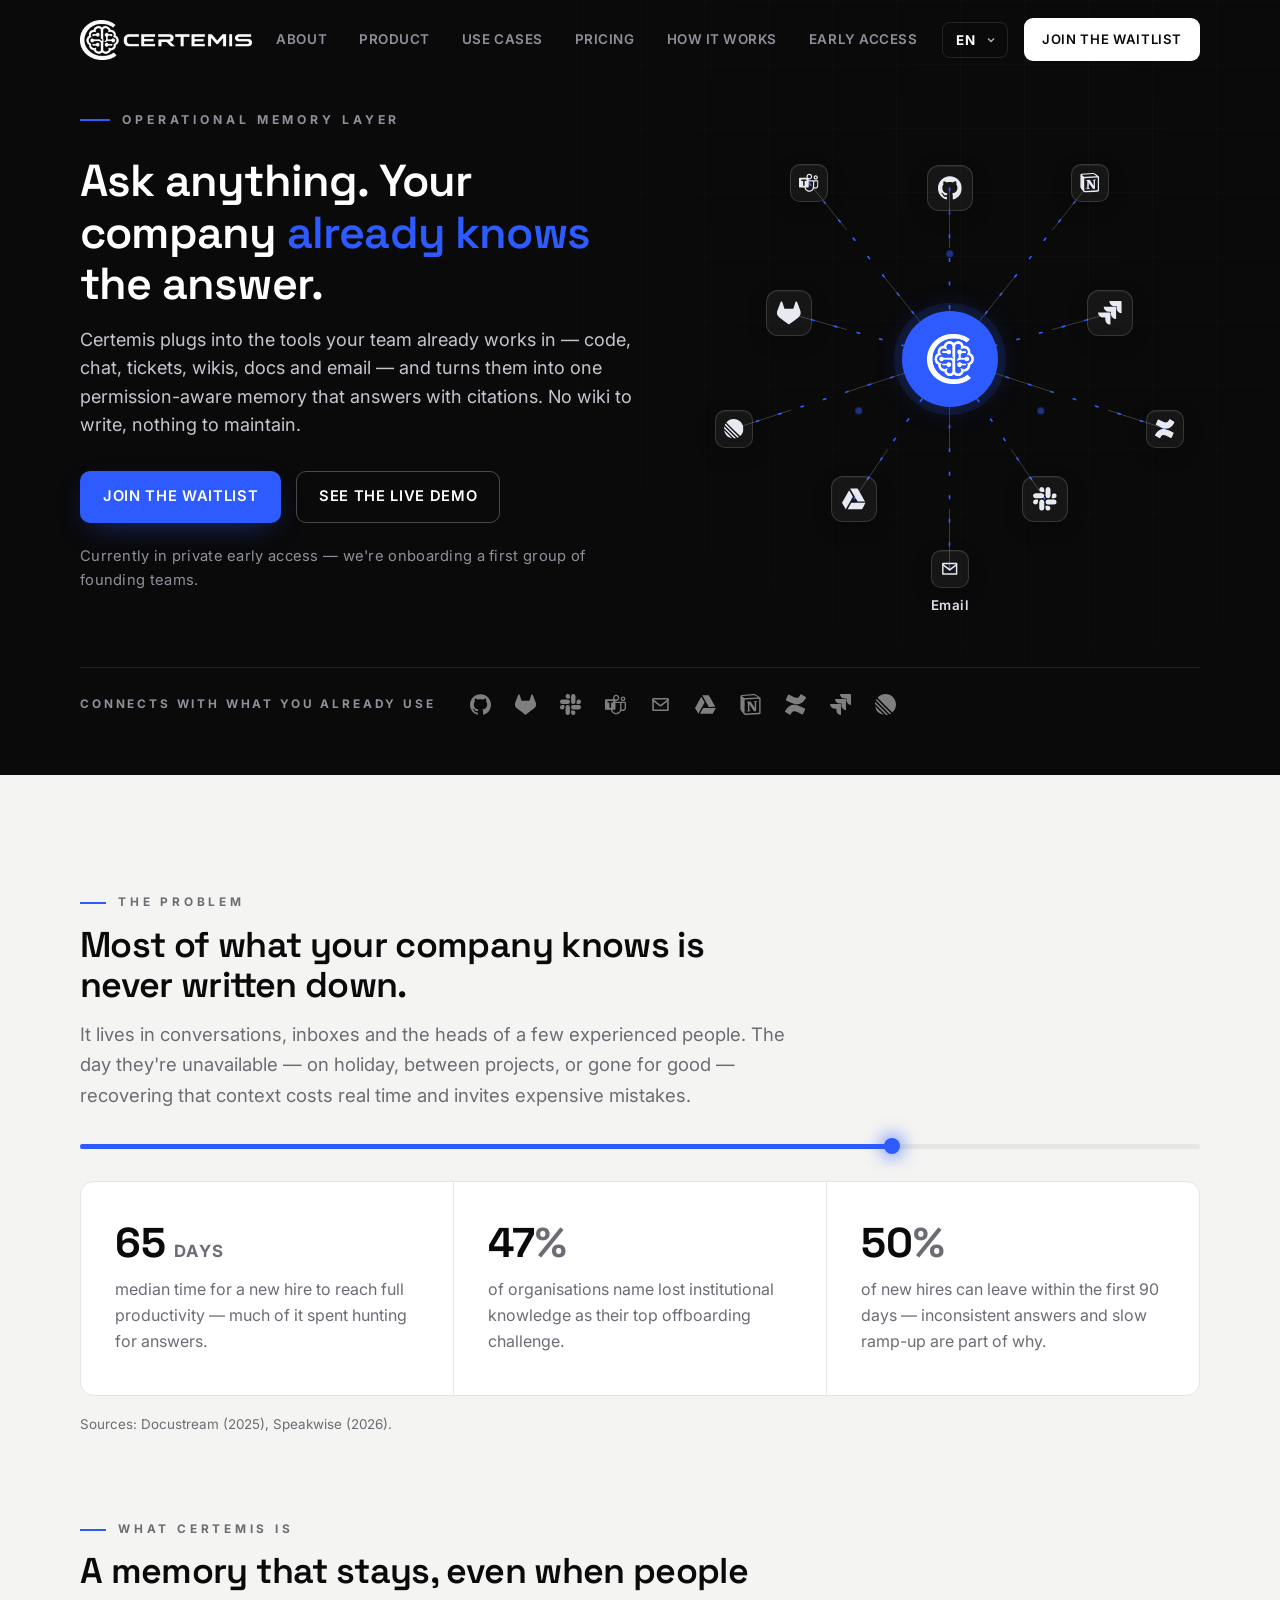
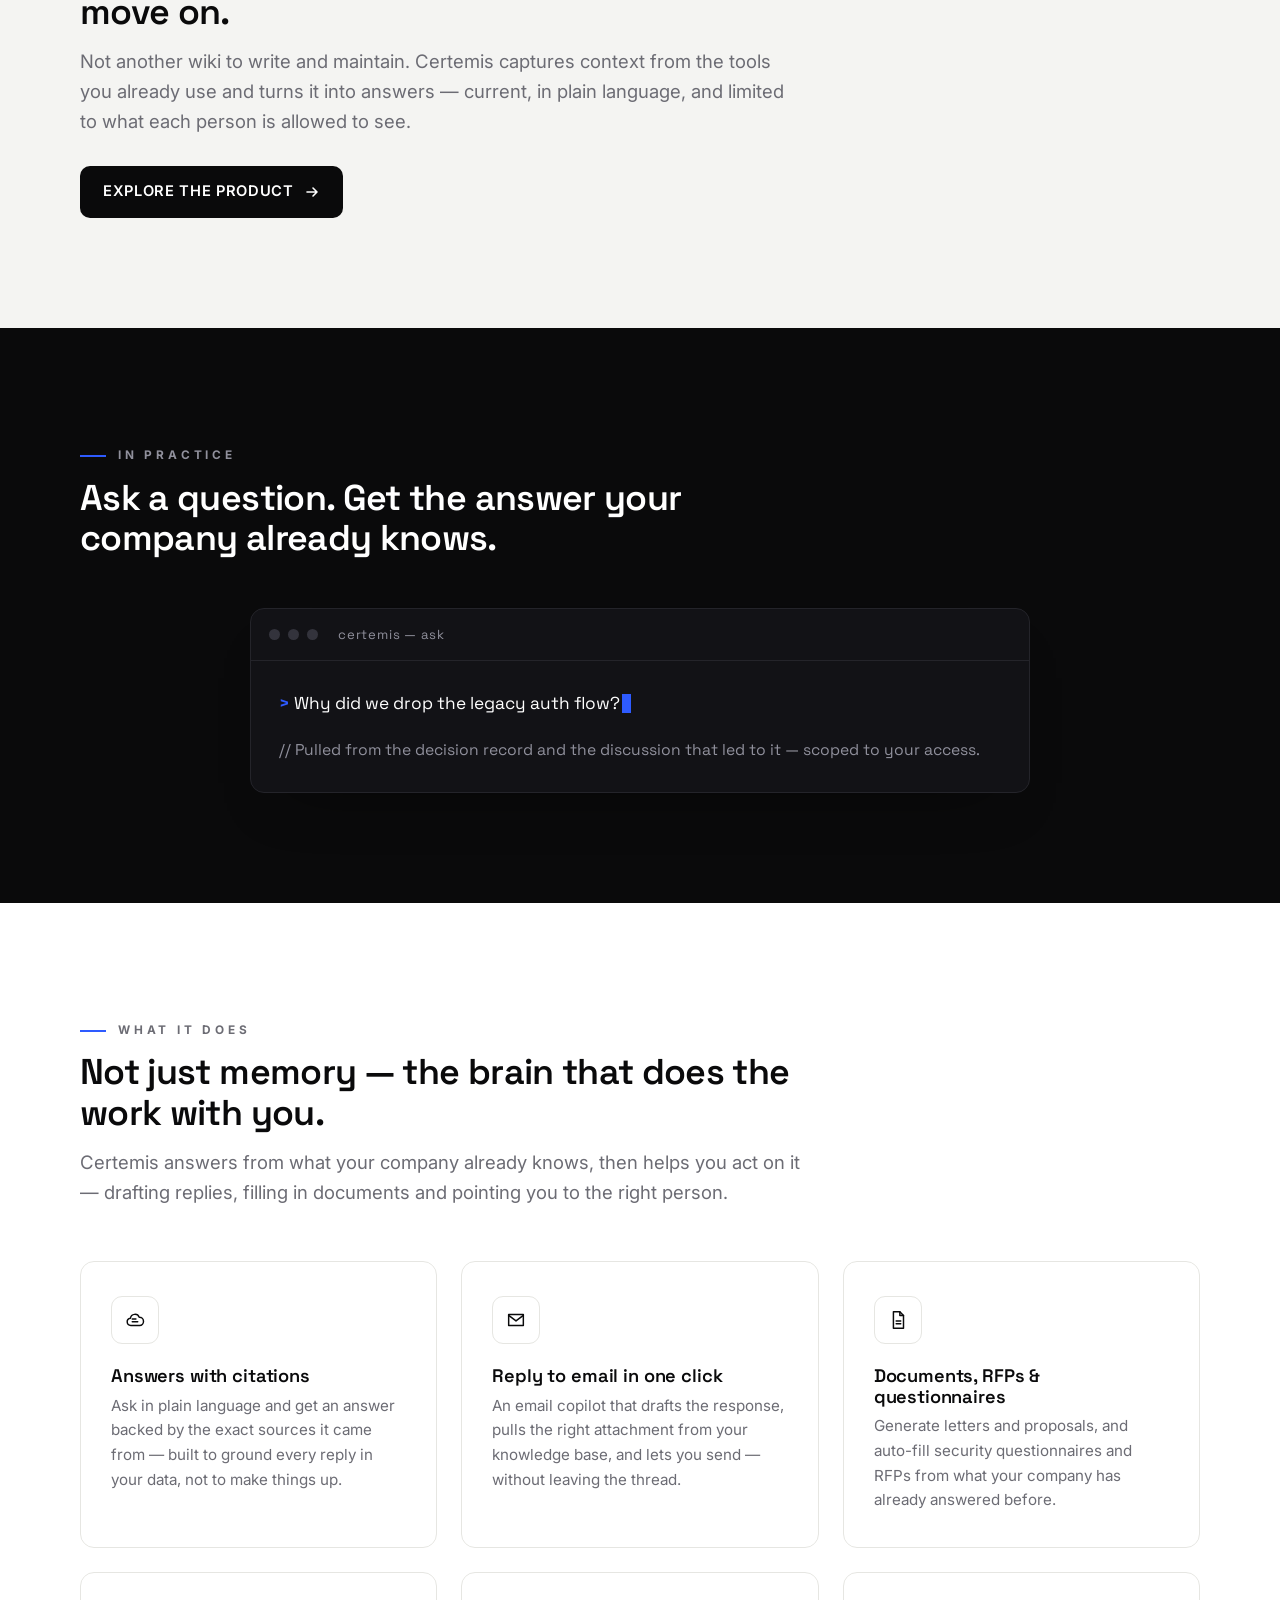
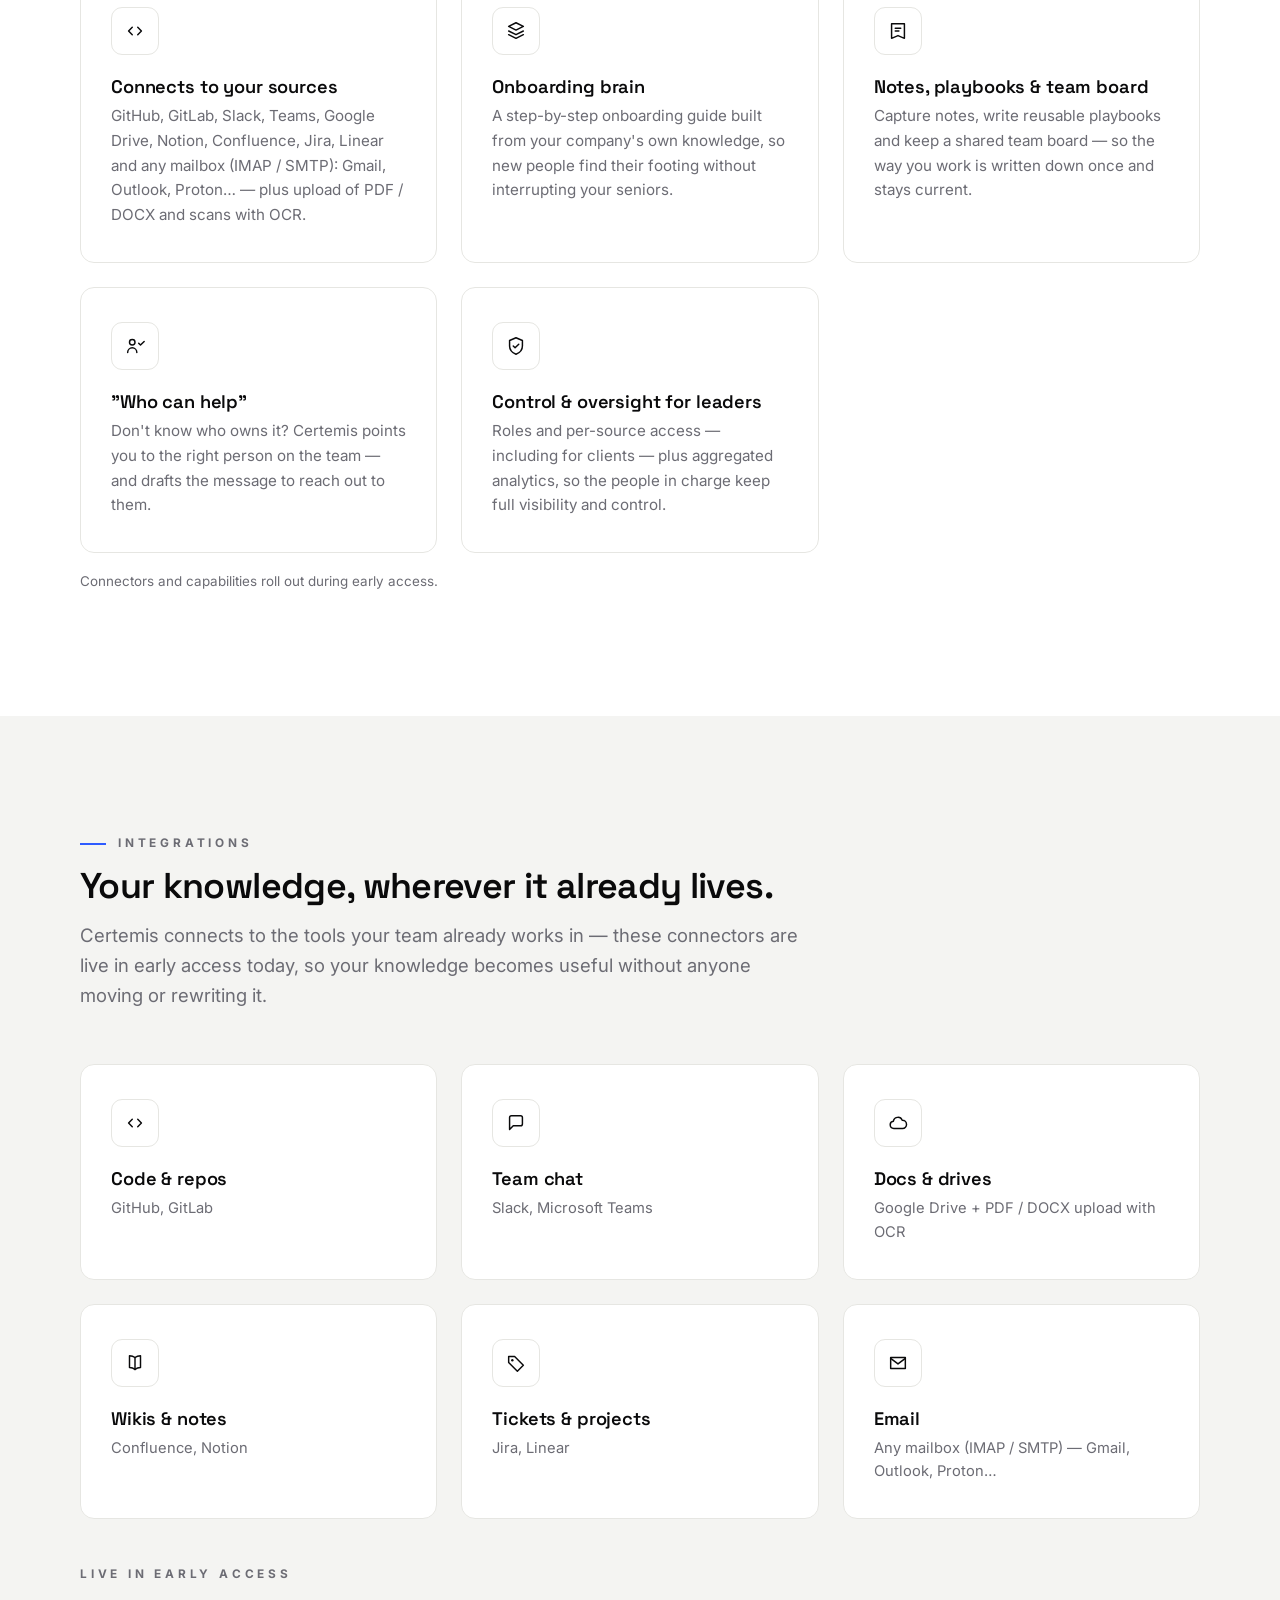
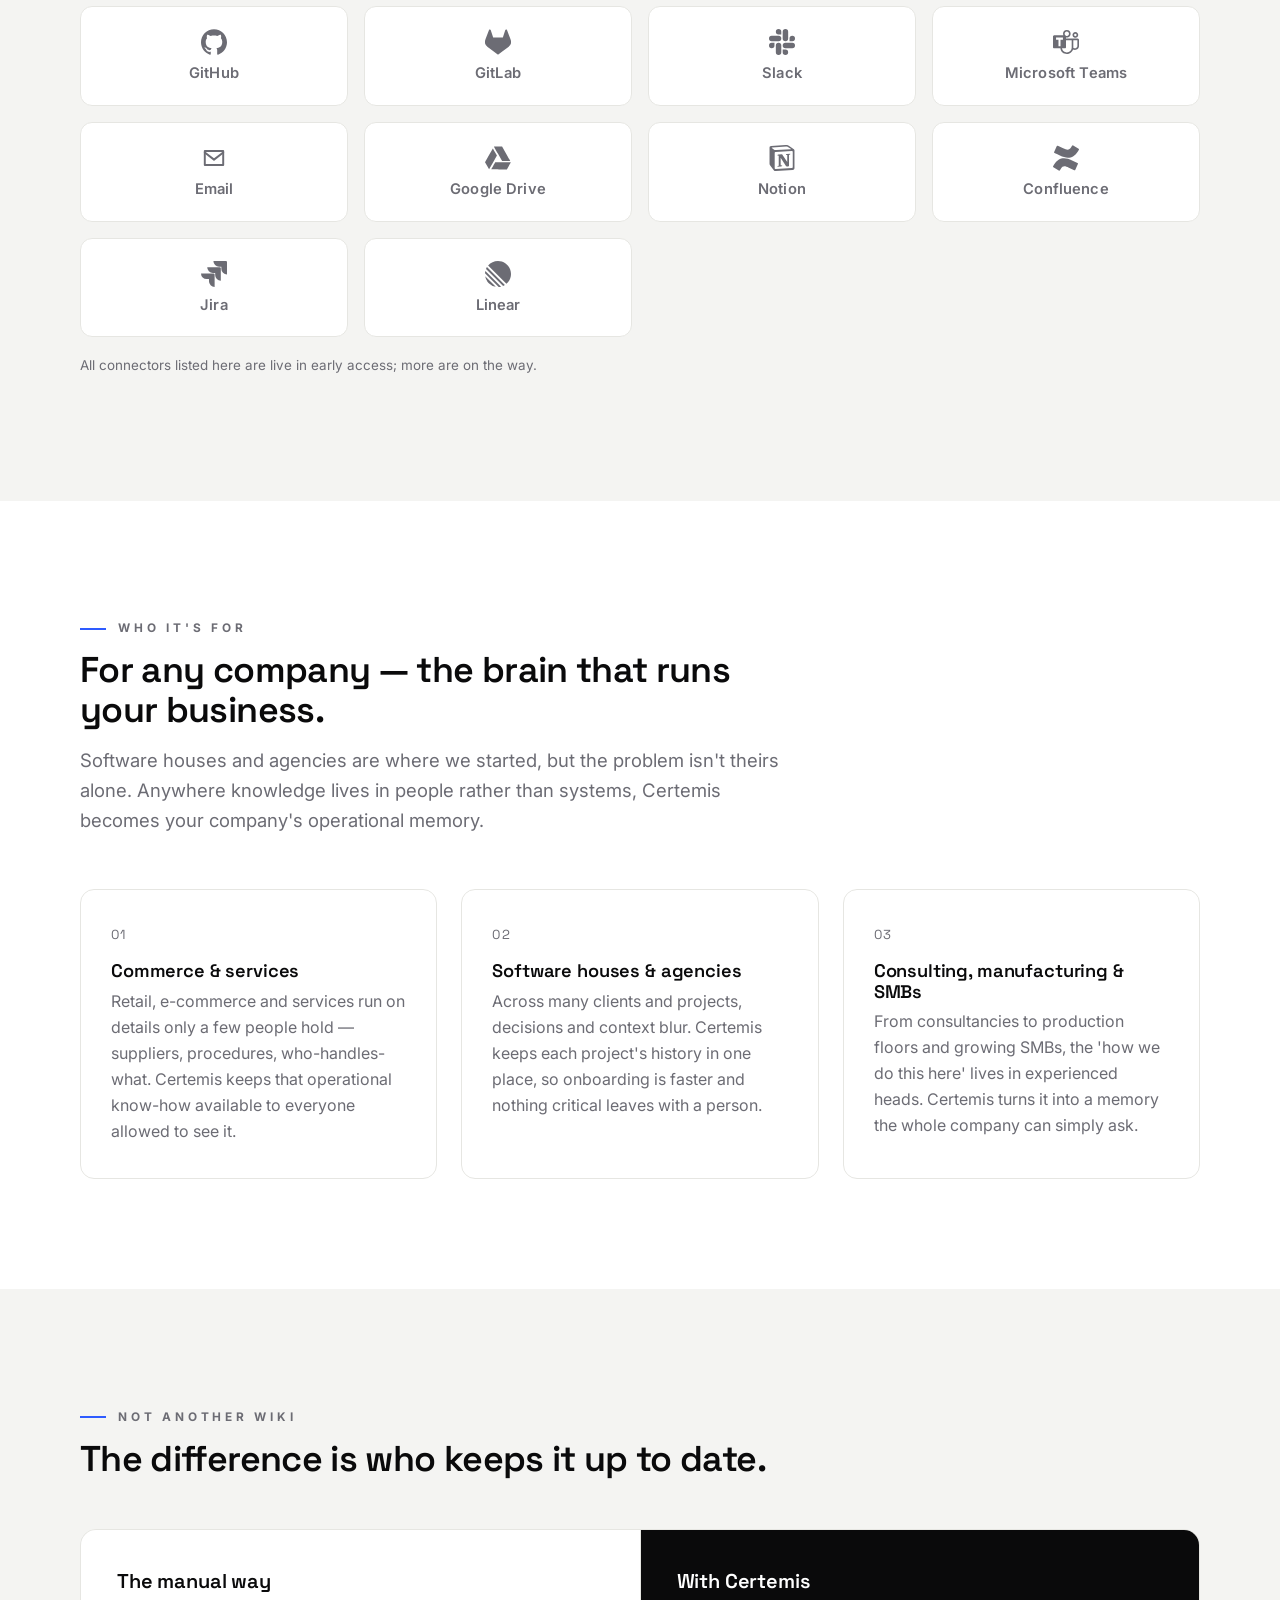
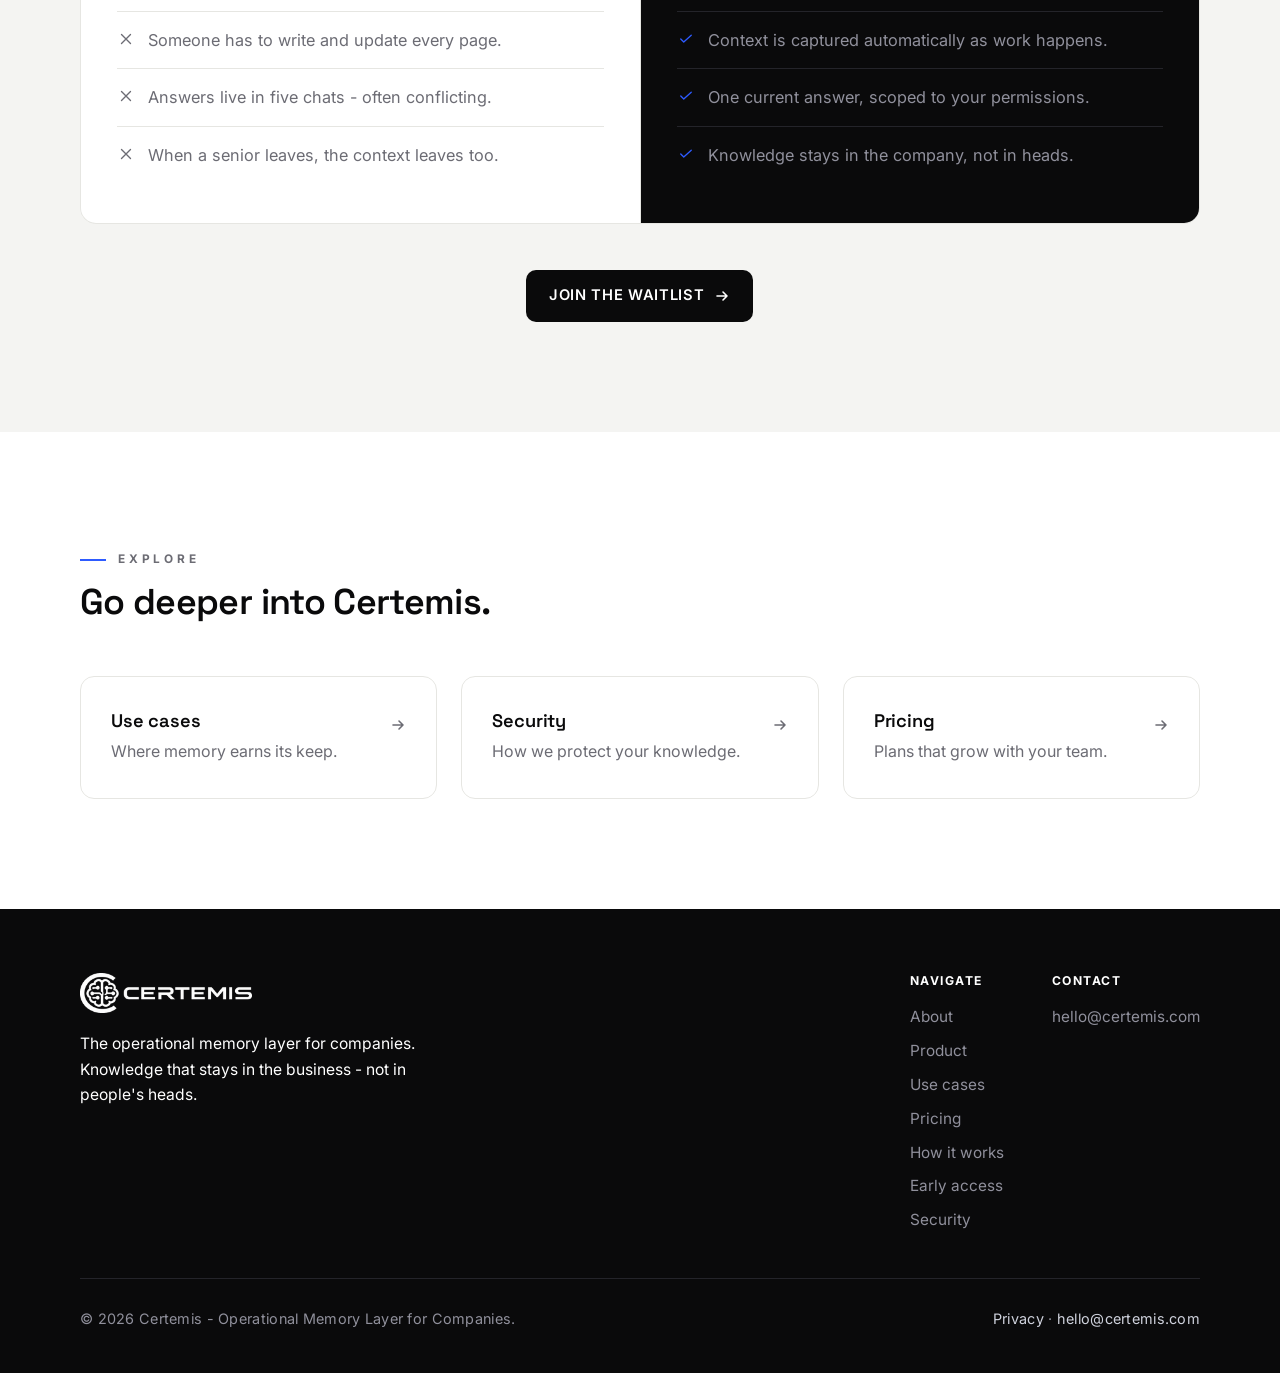
==== commit 891e9b84: "feat(typo): Space Grotesk + Inter zamiast Orbitron/Rajdhani + balans hero mobile Co-Authored-By: Cla" ====
--- a/index.html
+++ b/index.html
@@ -25,7 +25,7 @@
 <meta name="twitter:image" content="https://certemis.com/assets/og-image.png">
 <link rel="preconnect" href="https://fonts.googleapis.com">
 <link rel="preconnect" href="https://fonts.gstatic.com" crossorigin>
-<link href="https://fonts.googleapis.com/css2?family=Orbitron:wght@500;600;700;800&family=Rajdhani:wght@400;500;600;700&display=swap" rel="stylesheet">
+<link href="https://fonts.googleapis.com/css2?family=Space+Grotesk:wght@500;600;700&family=Inter:wght@400;500;600;700&display=swap" rel="stylesheet">
 <link rel="stylesheet" href="styles.css">
 <script type="application/ld+json">
 {
--- a/styles.css
+++ b/styles.css
@@ -6,22 +6,22 @@
   --muted:#6C6C74; --muted-dk:#90909C;
   --accent:#2E5BFF; --accent-dk:#1E45D8; --accent-soft:rgba(46,91,255,.10);
   --maxw:1180px;
-  --display:"Orbitron",-apple-system,BlinkMacSystemFont,"Segoe UI",sans-serif;
-  --body:"Rajdhani",-apple-system,BlinkMacSystemFont,"Segoe UI",sans-serif;
-  --mono:"Rajdhani",ui-monospace,monospace;
+  --display:"Space Grotesk",-apple-system,BlinkMacSystemFont,"Segoe UI",sans-serif;
+  --body:"Inter",-apple-system,BlinkMacSystemFont,"Segoe UI",sans-serif;
+  --mono:"Space Grotesk",ui-monospace,monospace;
 }
 /* === Base, typography & shared helpers === */
 *{box-sizing:border-box}
 html{scroll-behavior:smooth}
 body{margin:0;background:var(--paper);color:var(--ink);font-family:var(--body);
-  font-size:18px;line-height:1.62;font-weight:500;-webkit-font-smoothing:antialiased;
+  font-size:16.5px;line-height:1.62;font-weight:400;-webkit-font-smoothing:antialiased;
   text-rendering:optimizeLegibility;overflow-x:hidden}
 a{color:inherit;text-decoration:none}
 img{display:block;max-width:100%}
-h1,h2,h3{font-family:var(--display);font-weight:700;line-height:1.06;letter-spacing:.002em;margin:0 0 .4em}
-h1{font-size:clamp(2.05rem,5.2vw,4rem)}
-h2{font-size:clamp(1.7rem,3.1vw,2.65rem)}
-h3{font-size:1.16rem;letter-spacing:.01em}
+h1,h2,h3{font-family:var(--display);font-weight:600;line-height:1.12;letter-spacing:-.018em;margin:0 0 .4em}
+h1{font-size:clamp(1.9rem,4.6vw,3.4rem)}
+h2{font-size:clamp(1.5rem,2.8vw,2.35rem)}
+h3{font-size:1.14rem;letter-spacing:-.008em}
 p{margin:0 0 1em}
 .wrap{max-width:var(--maxw);margin:0 auto;padding:0 30px}
 .accent{color:var(--accent)}
@@ -51,8 +51,8 @@
 header.on-dark .brand{color:#fff}
 @media(max-width:520px){.brand .mark{width:140px;height:36px}}
 
-.nav-mid{display:flex;gap:40px;align-items:center}
-.nav-mid a{font-family:var(--body);font-weight:600;font-size:.94rem;letter-spacing:.05em;
+.nav-mid{display:flex;gap:32px;align-items:center}
+.nav-mid a{font-family:var(--body);font-weight:600;font-size:.84rem;letter-spacing:.04em;
   text-transform:uppercase;color:var(--muted);transition:color .2s;position:relative;padding:6px 0;white-space:nowrap}
 .nav-mid a:hover{color:var(--ink)}
 .nav-mid a.active{color:var(--ink)}
@@ -79,8 +79,8 @@
 header.on-dark .lang select:hover{border-color:#fff}
 .lang option{color:#111;background:#fff}
 
-.cta{font-family:var(--body);font-weight:700;font-size:.9rem;letter-spacing:.07em;text-transform:uppercase;
-  padding:12px 22px;border-radius:9px;background:var(--ink);color:#fff;transition:.2s;white-space:nowrap}
+.cta{font-family:var(--body);font-weight:600;font-size:.82rem;letter-spacing:.05em;text-transform:uppercase;
+  padding:11px 18px;border-radius:9px;background:var(--ink);color:#fff;transition:.2s;white-space:nowrap}
 .cta:hover{background:var(--ink-3);transform:translateY(-1px)}
 header.on-dark .cta{background:#fff;color:var(--ink)}
 header.on-dark .cta:hover{background:var(--paper-2)}
@@ -94,8 +94,8 @@
 .mobile a{display:block;padding:18px 30px;border-top:1px solid var(--line-dk);
   text-transform:uppercase;letter-spacing:.05em;font-weight:600}
 
-.btn{display:inline-flex;align-items:center;gap:11px;font-family:var(--body);font-weight:700;font-size:1rem;
-  letter-spacing:.05em;text-transform:uppercase;padding:16px 30px;border-radius:11px;cursor:pointer;
+.btn{display:inline-flex;align-items:center;gap:10px;font-family:var(--body);font-weight:600;font-size:.92rem;
+  letter-spacing:.045em;text-transform:uppercase;padding:13px 22px;border-radius:10px;cursor:pointer;
   border:1px solid transparent;transition:.2s}
 .btn svg{transition:transform .2s}.btn:hover svg{transform:translateX(4px)}
 .btn-light{background:#fff;color:var(--ink)}
@@ -135,9 +135,9 @@
 .kicker{font-family:var(--body);text-transform:uppercase;letter-spacing:.32em;font-size:.76rem;font-weight:700;
   color:var(--muted-dk);margin-bottom:26px;display:flex;align-items:center;gap:12px}
 .kicker::before{content:"";width:30px;height:2px;background:var(--accent)}
-/* Hero headline is a full sentence — one step below the global h1 scale so it lands in ~3 lines, not a tall ragged block */
-.hero h1{margin-bottom:.32em;font-size:clamp(1.9rem,4vw,3.15rem)}
-.hero p.lead{font-size:1.22rem;color:#c6c6d0;max-width:52ch;margin-bottom:36px;font-weight:500}
+/* Hero headline is a full sentence — one step below the global h1 scale so it lands in 2–3 lines, not a tall ragged block */
+.hero h1{margin-bottom:.36em;font-size:clamp(1.62rem,3.5vw,2.85rem);line-height:1.14}
+.hero p.lead{font-size:1.13rem;line-height:1.58;color:#c6c6d0;max-width:54ch;margin-bottom:32px;font-weight:400}
 .actions{display:flex;flex-wrap:wrap;gap:15px;align-items:center}
 .hero-note{margin-top:22px;font-size:.92rem;color:var(--muted-dk);letter-spacing:.02em}
 
@@ -331,7 +331,25 @@
 @media(max-width:560px){
   section{padding:74px 0}
   .phero{padding:104px 0 64px}
-  .hero{padding:104px 0 80px}
+}
+/* Phones: the whole hero (headline -> constellation) should read on ONE screen:
+   compact type, compact CTAs, constellation pulled up and shrunk instead of
+   pushed below the fold */
+@media(max-width:600px){
+  .hero{padding:88px 0 36px}
+  .hero-grid{gap:8px}
+  .hero .kicker{font-size:.68rem}
+  .hero h1{font-size:1.5rem;line-height:1.2}
+  .hero p.lead{font-size:.99rem;line-height:1.5;margin-bottom:20px}
+  .hero .actions{gap:9px}
+  .hero .actions .btn{padding:11px 15px;font-size:.8rem;letter-spacing:.035em}
+  .hero-note{margin-top:12px;font-size:.78rem}
+  .viz{max-width:288px;margin:20px auto 0}
+  .ha-lbl{top:calc(100% + 5px)}
+  .hero-strip{margin-top:30px;padding-top:16px;gap:10px 18px}
+  .hs-h{font-size:.64rem;letter-spacing:.18em}
+  .hs-row{gap:12px 16px}
+  .hs-logo svg{width:17px;height:17px}
 }
 /* Phones: roomier form by trimming the large card padding */
 @media(max-width:520px){
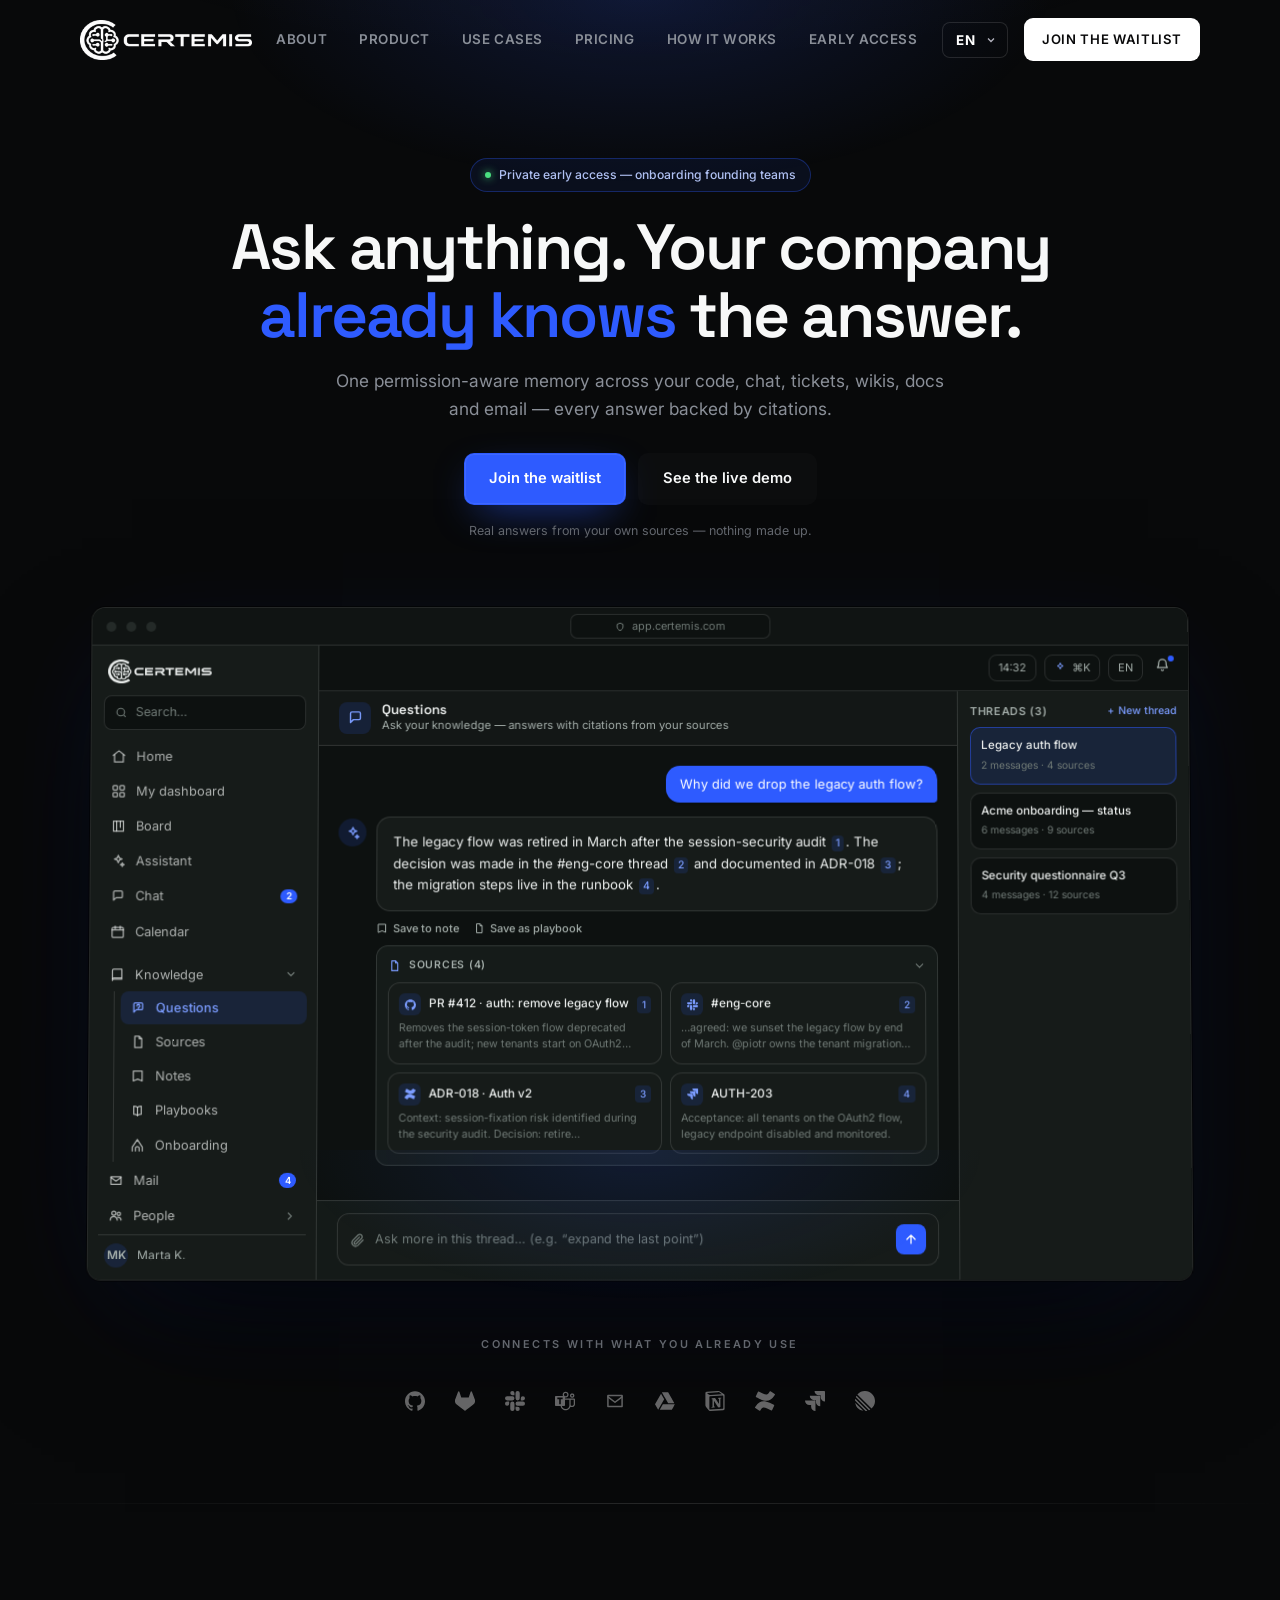
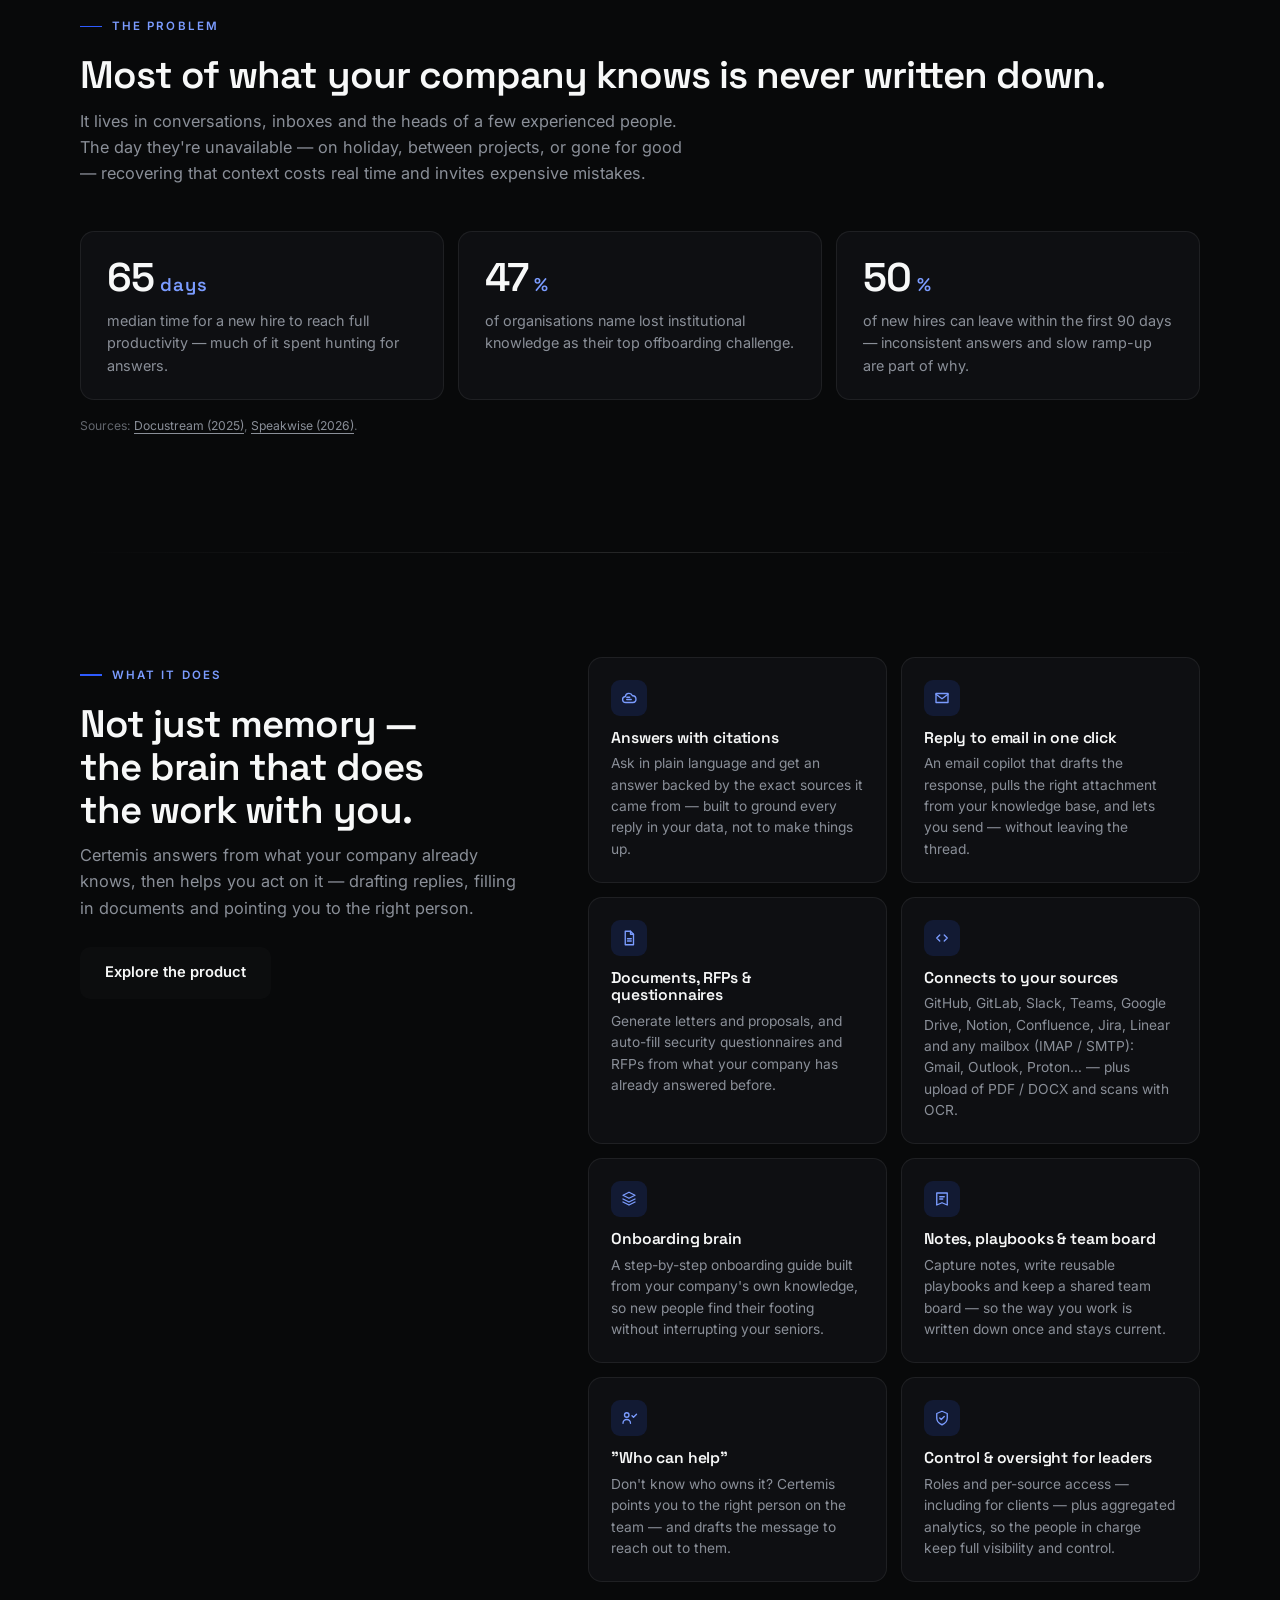
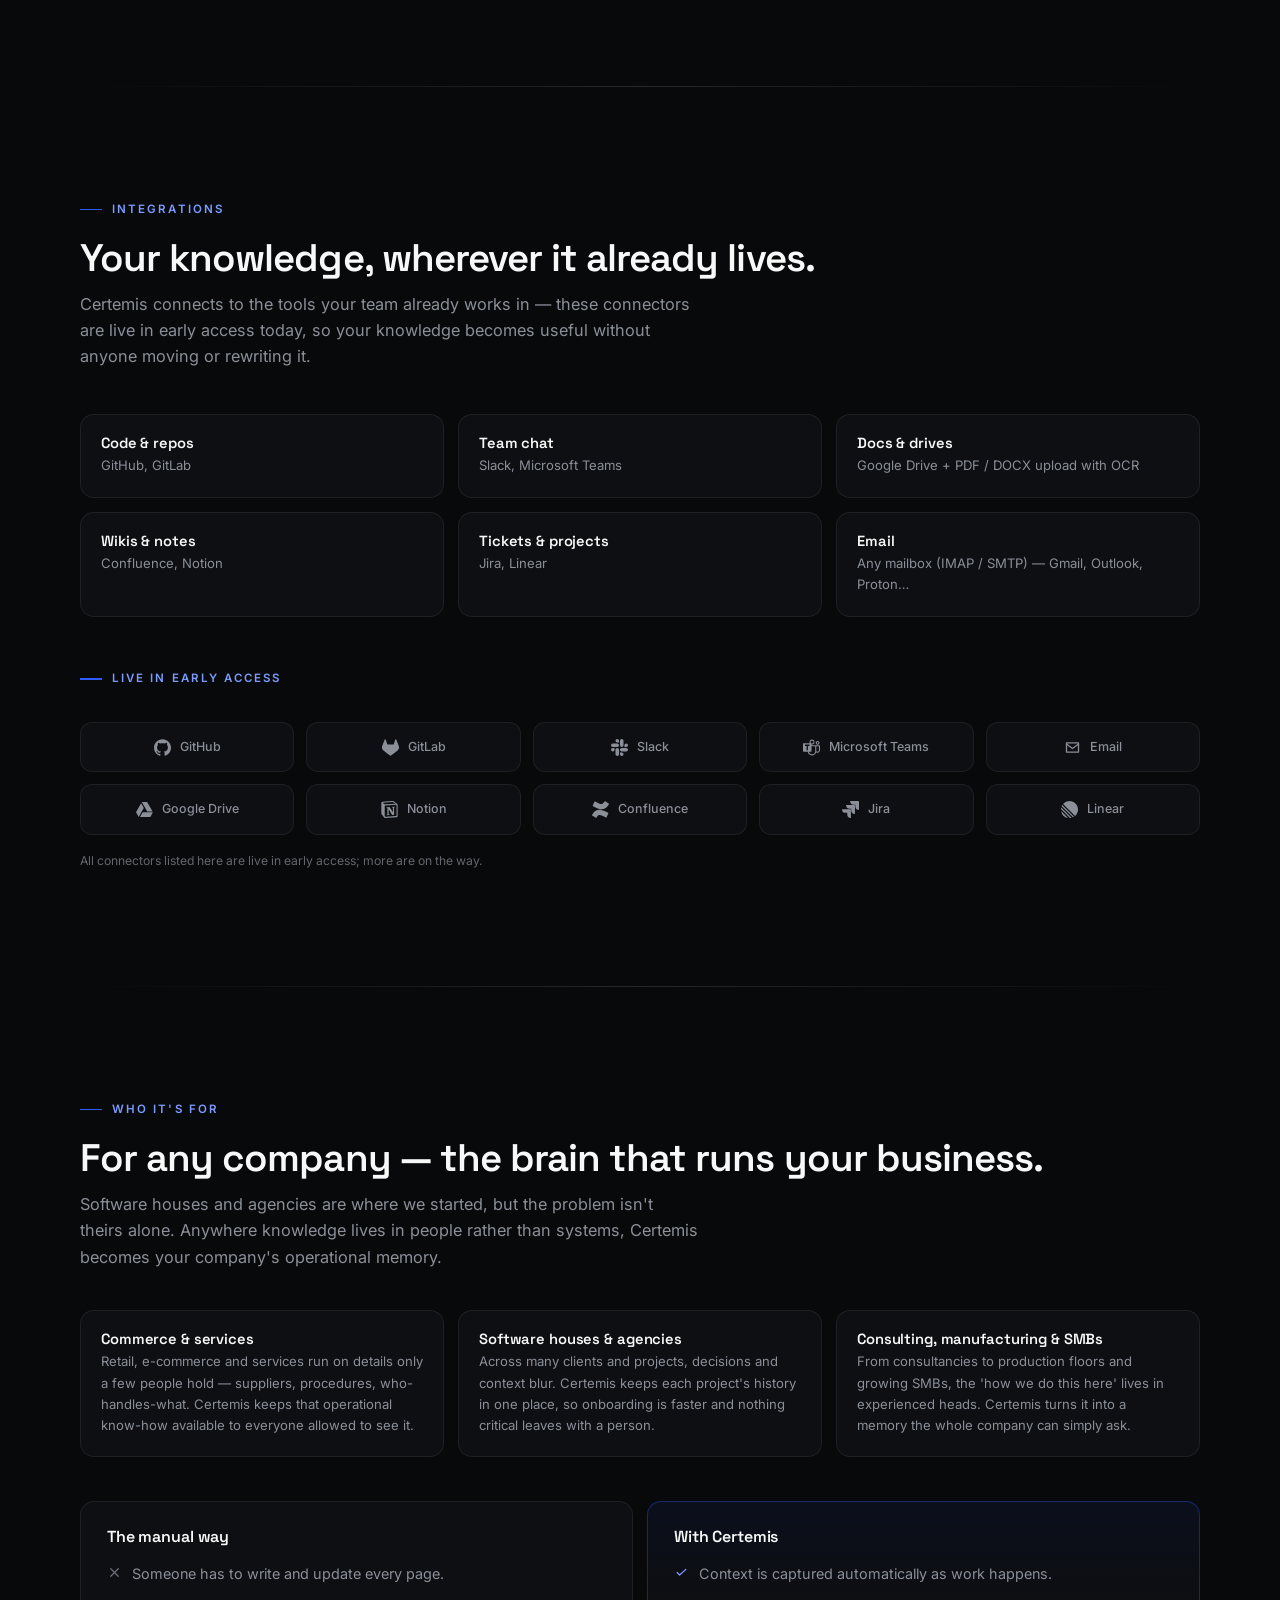
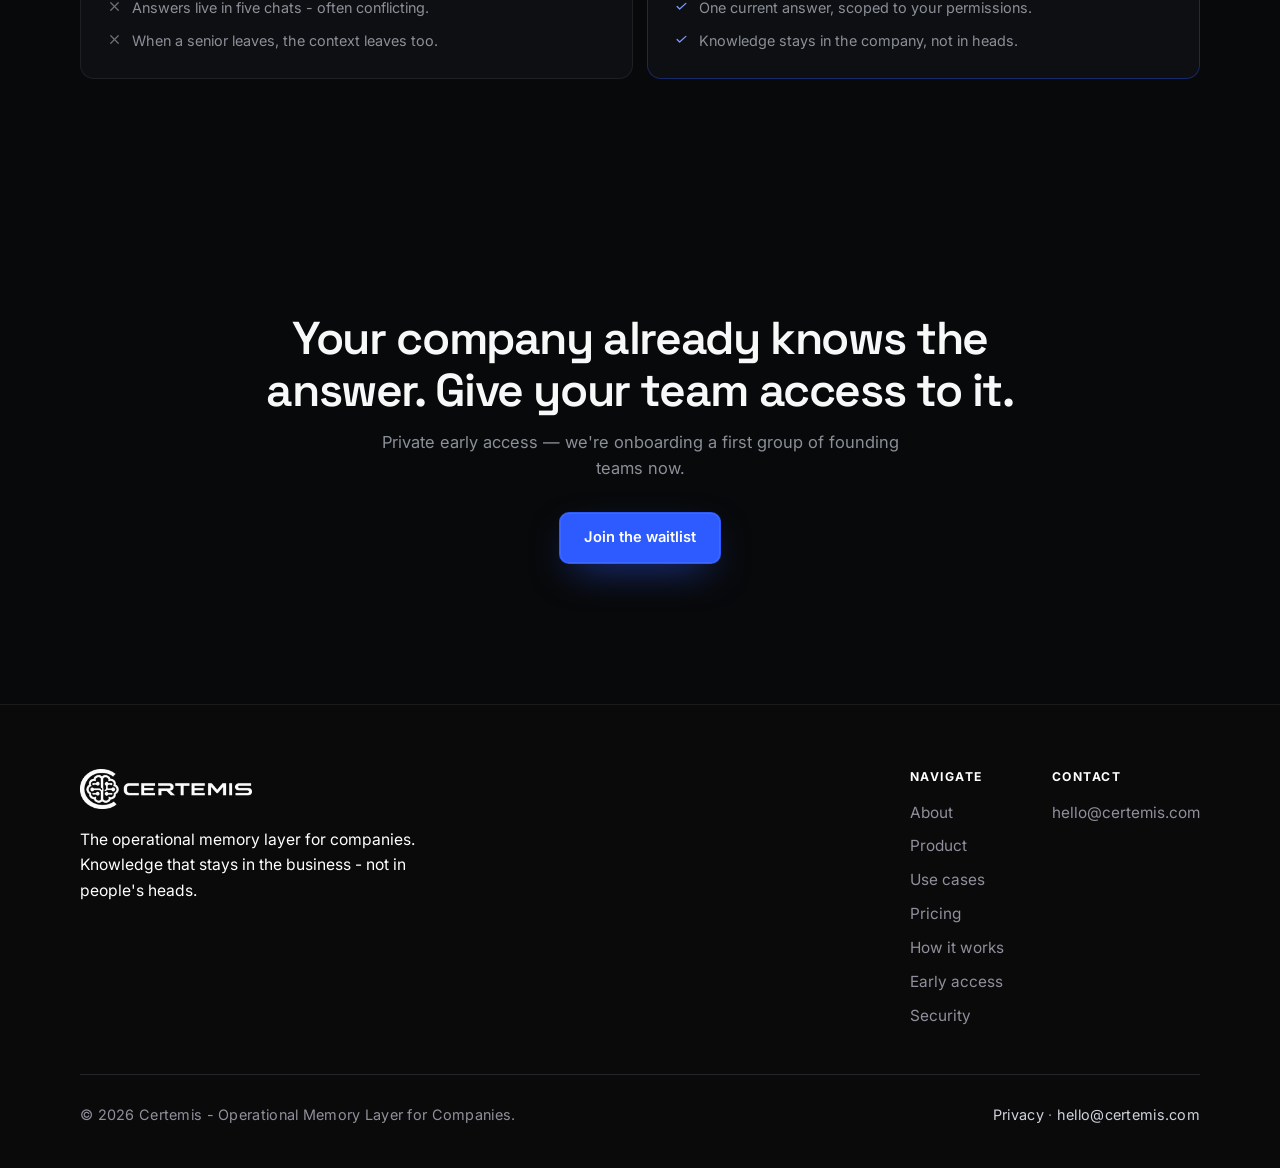
==== commit d205bd06: "feat(landing): przebudowa index klasy Linear — hero + wierny mockup appki + scroll efekty - landing." ====
--- a/index.html
+++ b/index.html
@@ -27,6 +27,7 @@
 <link rel="preconnect" href="https://fonts.gstatic.com" crossorigin>
 <link href="https://fonts.googleapis.com/css2?family=Space+Grotesk:wght@500;600;700&family=Inter:wght@400;500;600;700&display=swap" rel="stylesheet">
 <link rel="stylesheet" href="styles.css">
+<link rel="stylesheet" href="landing.css">
 <script type="application/ld+json">
 {
   "@context": "https://schema.org",
@@ -35,12 +36,25 @@
   "url": "https://certemis.com/",
   "email": "hello@certemis.com",
   "logo": "https://certemis.com/assets/favicon.png",
-  "description": "Certemis is the operational memory layer for companies \u2014 knowledge that stays in the business, not in people's heads."
+  "description": "Certemis is the operational memory layer for companies — knowledge that stays in the business, not in people's heads."
 }
 </script>
 </head>
-<body>
+<body class="landing">
 <div id="progress"></div>
+
+<svg style="display:none" aria-hidden="true"><defs>
+  <symbol id="lg-github" viewBox="0 0 24 24"><path d="M12 .297c-6.63 0-12 5.373-12 12 0 5.303 3.438 9.8 8.205 11.385.6.113.82-.258.82-.577 0-.285-.01-1.04-.015-2.04-3.338.724-4.042-1.61-4.042-1.61C4.422 18.07 3.633 17.7 3.633 17.7c-1.087-.744.084-.729.084-.729 1.205.084 1.838 1.236 1.838 1.236 1.07 1.835 2.809 1.305 3.495.998.108-.776.417-1.305.76-1.605-2.665-.3-5.466-1.332-5.466-5.93 0-1.31.465-2.38 1.235-3.22-.135-.303-.54-1.523.105-3.176 0 0 1.005-.322 3.3 1.23.96-.267 1.98-.399 3-.405 1.02.006 2.04.138 3 .405 2.28-1.552 3.285-1.23 3.285-1.23.645 1.653.24 2.873.12 3.176.765.84 1.23 1.91 1.23 3.22 0 4.61-2.805 5.625-5.475 5.92.42.36.81 1.096.81 2.22 0 1.606-.015 2.896-.015 3.286 0 .315.21.69.825.57C20.565 22.092 24 17.592 24 12.297c0-6.627-5.373-12-12-12"/></symbol>
+  <symbol id="lg-gitlab" viewBox="0 0 24 24"><path d="m23.6004 9.5927-.0337-.0862L20.3.9814a.851.851 0 0 0-.3362-.405.8748.8748 0 0 0-.9997.0539.8748.8748 0 0 0-.29.4399l-2.2055 6.748H7.5375l-2.2057-6.748a.8573.8573 0 0 0-.29-.4412.8748.8748 0 0 0-.9997-.0537.8585.8585 0 0 0-.3362.4049L.4332 9.5015l-.0325.0862a6.0657 6.0657 0 0 0 2.0119 7.0105l.0113.0087.03.0213 4.976 3.7264 2.462 1.8633 1.4995 1.1321a1.0085 1.0085 0 0 0 1.2197 0l1.4995-1.1321 2.4619-1.8633 5.006-3.7489.0125-.01a6.0682 6.0682 0 0 0 2.0094-7.003z"/></symbol>
+  <symbol id="lg-slack" viewBox="0 0 24 24"><path d="M5.042 15.165a2.528 2.528 0 0 1-2.52 2.523A2.528 2.528 0 0 1 0 15.165a2.527 2.527 0 0 1 2.522-2.52h2.52v2.52zM6.313 15.165a2.527 2.527 0 0 1 2.521-2.52 2.527 2.527 0 0 1 2.521 2.52v6.313A2.528 2.528 0 0 1 8.834 24a2.528 2.528 0 0 1-2.521-2.522v-6.313zM8.834 5.042a2.528 2.528 0 0 1-2.521-2.52A2.528 2.528 0 0 1 8.834 0a2.528 2.528 0 0 1 2.521 2.522v2.52H8.834zM8.834 6.313a2.528 2.528 0 0 1 2.521 2.521 2.528 2.528 0 0 1-2.521 2.521H2.522A2.528 2.528 0 0 1 0 8.834a2.528 2.528 0 0 1 2.522-2.521h6.312zM18.956 8.834a2.528 2.528 0 0 1 2.522-2.521A2.528 2.528 0 0 1 24 8.834a2.528 2.528 0 0 1-2.522 2.521h-2.522V8.834zM17.688 8.834a2.528 2.528 0 0 1-2.523 2.521 2.527 2.527 0 0 1-2.52-2.521V2.522A2.527 2.527 0 0 1 15.165 0a2.528 2.528 0 0 1 2.523 2.522v6.312zM15.165 18.956a2.528 2.528 0 0 1 2.523 2.522A2.528 2.528 0 0 1 15.165 24a2.527 2.527 0 0 1-2.52-2.522v-2.522h2.52zM15.165 17.688a2.527 2.527 0 0 1-2.52-2.523 2.526 2.526 0 0 1 2.52-2.52h6.313A2.527 2.527 0 0 1 24 15.165a2.528 2.528 0 0 1-2.522 2.523h-6.313z"/></symbol>
+  <symbol id="lg-teams" viewBox="0 0 24 24"><path d="M20.625 8.127q-.55 0-1.025-.205-.475-.205-.832-.563-.358-.357-.563-.832Q18 6.053 18 5.502q0-.54.205-1.02t.563-.837q.357-.358.832-.563.474-.205 1.025-.205.54 0 1.02.205t.837.563q.358.357.563.837.205.48.205 1.02 0 .55-.205 1.025-.205.475-.563.832-.357.358-.837.563-.48.205-1.02.205zm0-3.75q-.469 0-.797.328-.328.328-.328.797 0 .469.328.797.328.328.797.328.469 0 .797-.328.328-.328.328-.797 0-.469-.328-.797-.328-.328-.797-.328zM24 10.002v5.578q0 .774-.293 1.46-.293.685-.803 1.194-.51.51-1.195.803-.686.293-1.459.293-.445 0-.908-.105-.463-.106-.85-.329-.293.95-.855 1.729-.563.78-1.319 1.336-.756.557-1.67.861-.914.305-1.898.305-1.148 0-2.162-.398-1.014-.399-1.805-1.102-.79-.703-1.312-1.664t-.674-2.086h-5.8q-.411 0-.704-.293T0 16.881V6.873q0-.41.293-.703t.703-.293h8.59q-.34-.715-.34-1.5 0-.727.275-1.365.276-.639.75-1.114.475-.474 1.114-.75.638-.275 1.365-.275t1.365.275q.639.276 1.114.75.474.475.75 1.114.275.638.275 1.365t-.275 1.365q-.276.639-.75 1.113-.475.475-1.114.75-.638.276-1.365.276-.188 0-.375-.024-.188-.023-.375-.058v1.078h10.875q.469 0 .797.328.328.328.328.797zM12.75 2.373q-.41 0-.78.158-.368.158-.638.434-.27.275-.428.639-.158.363-.158.773 0 .41.158.78.159.368.428.638.27.27.639.428.369.158.779.158.41 0 .773-.158.364-.159.64-.428.274-.27.433-.639.158-.369.158-.779 0-.41-.158-.773-.159-.364-.434-.64-.275-.275-.639-.433-.363-.158-.773-.158zM6.937 9.814h2.25V7.94H2.814v1.875h2.25v6h1.875zm10.313 7.313v-6.75H12v6.504q0 .41-.293.703t-.703.293H8.309q.152.809.556 1.5.405.691.985 1.19.58.497 1.318.779.738.281 1.582.281.926 0 1.746-.352.82-.351 1.436-.966.615-.616.966-1.43.352-.815.352-1.752zm5.25-1.547v-5.203h-3.75v6.855q.305.305.691.452.387.146.809.146.469 0 .879-.176.41-.175.715-.48.304-.305.48-.715t.176-.879Z"/></symbol>
+  <symbol id="lg-email" viewBox="0 0 24 24"><path d="M3.5 5.5h17v13h-17z" fill="none" stroke="currentColor" stroke-width="1.8" stroke-linejoin="round"/><path d="M3.5 7l8.5 6.5L20.5 7" fill="none" stroke="currentColor" stroke-width="1.8" stroke-linecap="round" stroke-linejoin="round"/></symbol>
+  <symbol id="lg-gdrive" viewBox="0 0 24 24"><path d="M12.01 1.485c-2.082 0-3.754.02-3.743.047.01.02 1.708 3.001 3.774 6.62l3.76 6.574h3.76c2.081 0 3.753-.02 3.742-.047-.005-.02-1.708-3.001-3.775-6.62l-3.76-6.574zm-4.76 1.73a789.828 789.861 0 0 0-3.63 6.319L0 15.868l1.89 3.298 1.885 3.297 3.62-6.335 3.618-6.33-1.88-3.287C8.1 4.704 7.255 3.22 7.25 3.214zm2.259 12.653-.203.348c-.114.198-.96 1.672-1.88 3.287a423.93 423.948 0 0 1-1.698 2.97c-.01.026 3.24.042 7.222.042h7.244l1.796-3.157c.992-1.734 1.85-3.23 1.906-3.323l.104-.167h-7.249z"/></symbol>
+  <symbol id="lg-notion" viewBox="0 0 24 24"><path d="M4.459 4.208c.746.606 1.026.56 2.428.466l13.215-.793c.28 0 .047-.28-.046-.326L17.86 1.968c-.42-.326-.981-.7-2.055-.607L3.01 2.295c-.466.046-.56.28-.374.466zm.793 3.08v13.904c0 .747.373 1.027 1.214.98l14.523-.84c.841-.046.935-.56.935-1.167V6.354c0-.606-.233-.933-.748-.887l-15.177.887c-.56.047-.747.327-.747.933zm14.337.745c.093.42 0 .84-.42.888l-.7.14v10.264c-.608.327-1.168.514-1.635.514-.748 0-.935-.234-1.495-.933l-4.577-7.186v6.952L12.21 19s0 .84-1.168.84l-3.222.186c-.093-.186 0-.653.327-.746l.84-.233V9.854L7.822 9.76c-.094-.42.14-1.026.793-1.073l3.456-.233 4.764 7.279v-6.44l-1.215-.139c-.093-.514.28-.887.747-.933zM1.936 1.035l13.31-.98c1.634-.14 2.055-.047 3.082.7l4.249 2.986c.7.513.934.653.934 1.213v16.378c0 1.026-.373 1.634-1.68 1.726l-15.458.934c-.98.047-1.448-.093-1.962-.747l-3.129-4.06c-.56-.747-.793-1.306-.793-1.96V2.667c0-.839.374-1.54 1.447-1.632z"/></symbol>
+  <symbol id="lg-confluence" viewBox="0 0 24 24"><path d="M.87 18.257c-.248.382-.53.875-.763 1.245a.764.764 0 0 0 .255 1.04l4.965 3.054a.764.764 0 0 0 1.058-.26c.199-.332.454-.763.733-1.221 1.967-3.247 3.945-2.853 7.508-1.146l4.957 2.337a.764.764 0 0 0 1.028-.382l2.364-5.346a.764.764 0 0 0-.382-1 599.851 599.851 0 0 1-4.965-2.361C10.911 10.97 5.224 11.185.87 18.257zM23.131 5.743c.249-.405.531-.875.764-1.25a.764.764 0 0 0-.256-1.034L18.675.404a.764.764 0 0 0-1.058.26c-.195.335-.451.763-.734 1.225-1.966 3.246-3.945 2.85-7.508 1.146L4.437.694a.764.764 0 0 0-1.027.382L1.046 6.422a.764.764 0 0 0 .382 1c1.039.49 3.105 1.467 4.965 2.361 6.698 3.246 12.392 3.029 16.738-4.04z"/></symbol>
+  <symbol id="lg-jira" viewBox="0 0 24 24"><path d="M11.571 11.513H0a5.218 5.218 0 0 0 5.232 5.215h2.13v2.057A5.215 5.215 0 0 0 12.575 24V12.518a1.005 1.005 0 0 0-1.005-1.005zm5.723-5.756H5.736a5.215 5.215 0 0 0 5.215 5.214h2.129v2.058a5.218 5.218 0 0 0 5.215 5.214V6.758a1.001 1.001 0 0 0-1.001-1.001zM23.013 0H11.455a5.215 5.215 0 0 0 5.215 5.215h2.129v2.057A5.215 5.215 0 0 0 24 12.483V1.005A1.001 1.001 0 0 0 23.013 0Z"/></symbol>
+  <symbol id="lg-linear" viewBox="0 0 24 24"><path d="M2.886 4.18A11.982 11.982 0 0 1 11.99 0C18.624 0 24 5.376 24 12.009c0 3.64-1.62 6.903-4.18 9.105L2.887 4.18ZM1.817 5.626l16.556 16.556c-.524.33-1.075.62-1.65.866L.951 7.277c.247-.575.537-1.126.866-1.65ZM.322 9.163l14.515 14.515c-.71.172-1.443.282-2.195.322L0 11.358a12 12 0 0 1 .322-2.195Zm-.17 4.862 9.823 9.824a12.02 12.02 0 0 1-9.824-9.824Z"/></symbol>
+</defs></svg>
 
 <header id="hd" class="on-dark">
   <div class="wrap nav">
@@ -66,237 +80,229 @@
   <a href="early-access.html" data-i18n="nav.cta">Join the waitlist</a>
 </nav>
 
-<section class="hero" data-hero-dark>
-  <svg style="display:none" aria-hidden="true"><defs>
-    <symbol id="lg-github" viewBox="0 0 24 24"><path d="M12 .297c-6.63 0-12 5.373-12 12 0 5.303 3.438 9.8 8.205 11.385.6.113.82-.258.82-.577 0-.285-.01-1.04-.015-2.04-3.338.724-4.042-1.61-4.042-1.61C4.422 18.07 3.633 17.7 3.633 17.7c-1.087-.744.084-.729.084-.729 1.205.084 1.838 1.236 1.838 1.236 1.07 1.835 2.809 1.305 3.495.998.108-.776.417-1.305.76-1.605-2.665-.3-5.466-1.332-5.466-5.93 0-1.31.465-2.38 1.235-3.22-.135-.303-.54-1.523.105-3.176 0 0 1.005-.322 3.3 1.23.96-.267 1.98-.399 3-.405 1.02.006 2.04.138 3 .405 2.28-1.552 3.285-1.23 3.285-1.23.645 1.653.24 2.873.12 3.176.765.84 1.23 1.91 1.23 3.22 0 4.61-2.805 5.625-5.475 5.92.42.36.81 1.096.81 2.22 0 1.606-.015 2.896-.015 3.286 0 .315.21.69.825.57C20.565 22.092 24 17.592 24 12.297c0-6.627-5.373-12-12-12"/></symbol>
-    <symbol id="lg-gitlab" viewBox="0 0 24 24"><path d="m23.6004 9.5927-.0337-.0862L20.3.9814a.851.851 0 0 0-.3362-.405.8748.8748 0 0 0-.9997.0539.8748.8748 0 0 0-.29.4399l-2.2055 6.748H7.5375l-2.2057-6.748a.8573.8573 0 0 0-.29-.4412.8748.8748 0 0 0-.9997-.0537.8585.8585 0 0 0-.3362.4049L.4332 9.5015l-.0325.0862a6.0657 6.0657 0 0 0 2.0119 7.0105l.0113.0087.03.0213 4.976 3.7264 2.462 1.8633 1.4995 1.1321a1.0085 1.0085 0 0 0 1.2197 0l1.4995-1.1321 2.4619-1.8633 5.006-3.7489.0125-.01a6.0682 6.0682 0 0 0 2.0094-7.003z"/></symbol>
-    <symbol id="lg-slack" viewBox="0 0 24 24"><path d="M5.042 15.165a2.528 2.528 0 0 1-2.52 2.523A2.528 2.528 0 0 1 0 15.165a2.527 2.527 0 0 1 2.522-2.52h2.52v2.52zM6.313 15.165a2.527 2.527 0 0 1 2.521-2.52 2.527 2.527 0 0 1 2.521 2.52v6.313A2.528 2.528 0 0 1 8.834 24a2.528 2.528 0 0 1-2.521-2.522v-6.313zM8.834 5.042a2.528 2.528 0 0 1-2.521-2.52A2.528 2.528 0 0 1 8.834 0a2.528 2.528 0 0 1 2.521 2.522v2.52H8.834zM8.834 6.313a2.528 2.528 0 0 1 2.521 2.521 2.528 2.528 0 0 1-2.521 2.521H2.522A2.528 2.528 0 0 1 0 8.834a2.528 2.528 0 0 1 2.522-2.521h6.312zM18.956 8.834a2.528 2.528 0 0 1 2.522-2.521A2.528 2.528 0 0 1 24 8.834a2.528 2.528 0 0 1-2.522 2.521h-2.522V8.834zM17.688 8.834a2.528 2.528 0 0 1-2.523 2.521 2.527 2.527 0 0 1-2.52-2.521V2.522A2.527 2.527 0 0 1 15.165 0a2.528 2.528 0 0 1 2.523 2.522v6.312zM15.165 18.956a2.528 2.528 0 0 1 2.523 2.522A2.528 2.528 0 0 1 15.165 24a2.527 2.527 0 0 1-2.52-2.522v-2.522h2.52zM15.165 17.688a2.527 2.527 0 0 1-2.52-2.523 2.526 2.526 0 0 1 2.52-2.52h6.313A2.527 2.527 0 0 1 24 15.165a2.528 2.528 0 0 1-2.522 2.523h-6.313z"/></symbol>
-    <symbol id="lg-teams" viewBox="0 0 24 24"><path d="M20.625 8.127q-.55 0-1.025-.205-.475-.205-.832-.563-.358-.357-.563-.832Q18 6.053 18 5.502q0-.54.205-1.02t.563-.837q.357-.358.832-.563.474-.205 1.025-.205.54 0 1.02.205t.837.563q.358.357.563.837.205.48.205 1.02 0 .55-.205 1.025-.205.475-.563.832-.357.358-.837.563-.48.205-1.02.205zm0-3.75q-.469 0-.797.328-.328.328-.328.797 0 .469.328.797.328.328.797.328.469 0 .797-.328.328-.328.328-.797 0-.469-.328-.797-.328-.328-.797-.328zM24 10.002v5.578q0 .774-.293 1.46-.293.685-.803 1.194-.51.51-1.195.803-.686.293-1.459.293-.445 0-.908-.105-.463-.106-.85-.329-.293.95-.855 1.729-.563.78-1.319 1.336-.756.557-1.67.861-.914.305-1.898.305-1.148 0-2.162-.398-1.014-.399-1.805-1.102-.79-.703-1.312-1.664t-.674-2.086h-5.8q-.411 0-.704-.293T0 16.881V6.873q0-.41.293-.703t.703-.293h8.59q-.34-.715-.34-1.5 0-.727.275-1.365.276-.639.75-1.114.475-.474 1.114-.75.638-.275 1.365-.275t1.365.275q.639.276 1.114.75.474.475.75 1.114.275.638.275 1.365t-.275 1.365q-.276.639-.75 1.113-.475.475-1.114.75-.638.276-1.365.276-.188 0-.375-.024-.188-.023-.375-.058v1.078h10.875q.469 0 .797.328.328.328.328.797zM12.75 2.373q-.41 0-.78.158-.368.158-.638.434-.27.275-.428.639-.158.363-.158.773 0 .41.158.78.159.368.428.638.27.27.639.428.369.158.779.158.41 0 .773-.158.364-.159.64-.428.274-.27.433-.639.158-.369.158-.779 0-.41-.158-.773-.159-.364-.434-.64-.275-.275-.639-.433-.363-.158-.773-.158zM6.937 9.814h2.25V7.94H2.814v1.875h2.25v6h1.875zm10.313 7.313v-6.75H12v6.504q0 .41-.293.703t-.703.293H8.309q.152.809.556 1.5.405.691.985 1.19.58.497 1.318.779.738.281 1.582.281.926 0 1.746-.352.82-.351 1.436-.966.615-.616.966-1.43.352-.815.352-1.752zm5.25-1.547v-5.203h-3.75v6.855q.305.305.691.452.387.146.809.146.469 0 .879-.176.41-.175.715-.48.304-.305.48-.715t.176-.879Z"/></symbol>
-    <symbol id="lg-email" viewBox="0 0 24 24"><path d="M3.5 5.5h17v13h-17z" fill="none" stroke="currentColor" stroke-width="1.8" stroke-linejoin="round"/><path d="M3.5 7l8.5 6.5L20.5 7" fill="none" stroke="currentColor" stroke-width="1.8" stroke-linecap="round" stroke-linejoin="round"/></symbol>
-    <symbol id="lg-gdrive" viewBox="0 0 24 24"><path d="M12.01 1.485c-2.082 0-3.754.02-3.743.047.01.02 1.708 3.001 3.774 6.62l3.76 6.574h3.76c2.081 0 3.753-.02 3.742-.047-.005-.02-1.708-3.001-3.775-6.62l-3.76-6.574zm-4.76 1.73a789.828 789.861 0 0 0-3.63 6.319L0 15.868l1.89 3.298 1.885 3.297 3.62-6.335 3.618-6.33-1.88-3.287C8.1 4.704 7.255 3.22 7.25 3.214zm2.259 12.653-.203.348c-.114.198-.96 1.672-1.88 3.287a423.93 423.948 0 0 1-1.698 2.97c-.01.026 3.24.042 7.222.042h7.244l1.796-3.157c.992-1.734 1.85-3.23 1.906-3.323l.104-.167h-7.249z"/></symbol>
-    <symbol id="lg-notion" viewBox="0 0 24 24"><path d="M4.459 4.208c.746.606 1.026.56 2.428.466l13.215-.793c.28 0 .047-.28-.046-.326L17.86 1.968c-.42-.326-.981-.7-2.055-.607L3.01 2.295c-.466.046-.56.28-.374.466zm.793 3.08v13.904c0 .747.373 1.027 1.214.98l14.523-.84c.841-.046.935-.56.935-1.167V6.354c0-.606-.233-.933-.748-.887l-15.177.887c-.56.047-.747.327-.747.933zm14.337.745c.093.42 0 .84-.42.888l-.7.14v10.264c-.608.327-1.168.514-1.635.514-.748 0-.935-.234-1.495-.933l-4.577-7.186v6.952L12.21 19s0 .84-1.168.84l-3.222.186c-.093-.186 0-.653.327-.746l.84-.233V9.854L7.822 9.76c-.094-.42.14-1.026.793-1.073l3.456-.233 4.764 7.279v-6.44l-1.215-.139c-.093-.514.28-.887.747-.933zM1.936 1.035l13.31-.98c1.634-.14 2.055-.047 3.082.7l4.249 2.986c.7.513.934.653.934 1.213v16.378c0 1.026-.373 1.634-1.68 1.726l-15.458.934c-.98.047-1.448-.093-1.962-.747l-3.129-4.06c-.56-.747-.793-1.306-.793-1.96V2.667c0-.839.374-1.54 1.447-1.632z"/></symbol>
-    <symbol id="lg-confluence" viewBox="0 0 24 24"><path d="M.87 18.257c-.248.382-.53.875-.763 1.245a.764.764 0 0 0 .255 1.04l4.965 3.054a.764.764 0 0 0 1.058-.26c.199-.332.454-.763.733-1.221 1.967-3.247 3.945-2.853 7.508-1.146l4.957 2.337a.764.764 0 0 0 1.028-.382l2.364-5.346a.764.764 0 0 0-.382-1 599.851 599.851 0 0 1-4.965-2.361C10.911 10.97 5.224 11.185.87 18.257zM23.131 5.743c.249-.405.531-.875.764-1.25a.764.764 0 0 0-.256-1.034L18.675.404a.764.764 0 0 0-1.058.26c-.195.335-.451.763-.734 1.225-1.966 3.246-3.945 2.85-7.508 1.146L4.437.694a.764.764 0 0 0-1.027.382L1.046 6.422a.764.764 0 0 0 .382 1c1.039.49 3.105 1.467 4.965 2.361 6.698 3.246 12.392 3.029 16.738-4.04z"/></symbol>
-    <symbol id="lg-jira" viewBox="0 0 24 24"><path d="M11.571 11.513H0a5.218 5.218 0 0 0 5.232 5.215h2.13v2.057A5.215 5.215 0 0 0 12.575 24V12.518a1.005 1.005 0 0 0-1.005-1.005zm5.723-5.756H5.736a5.215 5.215 0 0 0 5.215 5.214h2.129v2.058a5.218 5.218 0 0 0 5.215 5.214V6.758a1.001 1.001 0 0 0-1.001-1.001zM23.013 0H11.455a5.215 5.215 0 0 0 5.215 5.215h2.129v2.057A5.215 5.215 0 0 0 24 12.483V1.005A1.001 1.001 0 0 0 23.013 0Z"/></symbol>
-    <symbol id="lg-linear" viewBox="0 0 24 24"><path d="M2.886 4.18A11.982 11.982 0 0 1 11.99 0C18.624 0 24 5.376 24 12.009c0 3.64-1.62 6.903-4.18 9.105L2.887 4.18ZM1.817 5.626l16.556 16.556c-.524.33-1.075.62-1.65.866L.951 7.277c.247-.575.537-1.126.866-1.65ZM.322 9.163l14.515 14.515c-.71.172-1.443.282-2.195.322L0 11.358a12 12 0 0 1 .322-2.195Zm-.17 4.862 9.823 9.824a12.02 12.02 0 0 1-9.824-9.824Z"/></symbol>
-  </defs></svg>
-  <div class="wrap hero-grid">
-    <div>
-      <div class="kicker" data-i18n="home.kicker">Operational memory layer</div>
-      <h1 data-i18n="home.h1">Ask anything. Your company <span class="accent">already knows</span> the answer.</h1>
-      <p class="lead" data-i18n="home.lead">Certemis plugs into the tools your team already works in — code, chat, tickets, wikis, docs and email — and turns them into one permission-aware memory that answers with citations. No wiki to write, nothing to maintain.</p>
-      <div class="actions">
-        <a class="btn btn-accent" href="early-access.html" data-i18n="home.btn1">Join the waitlist</a>
-        <a class="btn btn-line" href="product.html#demo" data-i18n="home.btn2">See the live demo</a>
-      </div>
-      <p class="hero-note" data-i18n="home.note">Currently in private early access — we're onboarding a first group of founding teams.</p>
-    </div>
-    <div class="viz" aria-hidden="true">
-      <div class="hero-anim">
-        <svg class="ha-lines" viewBox="0 0 100 100" preserveAspectRatio="none">
-          <line class="ln" x1="50" y1="16" x2="50" y2="50"/>
-          <line class="ln" x1="78" y1="15" x2="50" y2="50"/>
-          <line class="ln" x1="82" y1="41" x2="50" y2="50"/>
-          <line class="ln" x1="93" y1="64" x2="50" y2="50"/>
-          <line class="ln" x1="69" y1="78" x2="50" y2="50"/>
-          <line class="ln" x1="50" y1="92" x2="50" y2="50"/>
-          <line class="ln" x1="31" y1="78" x2="50" y2="50"/>
-          <line class="ln" x1="7" y1="64" x2="50" y2="50"/>
-          <line class="ln" x1="18" y1="41" x2="50" y2="50"/>
-          <line class="ln" x1="22" y1="15" x2="50" y2="50"/>
-          <line class="fl f1" x1="50" y1="16" x2="50" y2="50"/>
-          <line class="fl f2" x1="78" y1="15" x2="50" y2="50"/>
-          <line class="fl f3" x1="82" y1="41" x2="50" y2="50"/>
-          <line class="fl f4" x1="93" y1="64" x2="50" y2="50"/>
-          <line class="fl f5" x1="69" y1="78" x2="50" y2="50"/>
-          <line class="fl f6" x1="50" y1="92" x2="50" y2="50"/>
-          <line class="fl f7" x1="31" y1="78" x2="50" y2="50"/>
-          <line class="fl f8" x1="7" y1="64" x2="50" y2="50"/>
-          <line class="fl f9" x1="18" y1="41" x2="50" y2="50"/>
-          <line class="fl f10" x1="22" y1="15" x2="50" y2="50"/>
-        </svg>
-        <div class="ha-node n1" title="GitHub"><svg viewBox="0 0 24 24" fill="currentColor"><use href="#lg-github"/></svg></div>
-        <div class="ha-node n2 sm" title="Notion"><svg viewBox="0 0 24 24" fill="currentColor"><use href="#lg-notion"/></svg></div>
-        <div class="ha-node n3" title="Jira"><svg viewBox="0 0 24 24" fill="currentColor"><use href="#lg-jira"/></svg></div>
-        <div class="ha-node n4 sm" title="Confluence"><svg viewBox="0 0 24 24" fill="currentColor"><use href="#lg-confluence"/></svg></div>
-        <div class="ha-node n5" title="Slack"><svg viewBox="0 0 24 24" fill="currentColor"><use href="#lg-slack"/></svg></div>
-        <div class="ha-node n6 sm" title="Email"><svg viewBox="0 0 24 24" fill="currentColor"><use href="#lg-email"/></svg><span class="ha-lbl" data-i18n="g.email">Email</span></div>
-        <div class="ha-node n7" title="Google Drive"><svg viewBox="0 0 24 24" fill="currentColor"><use href="#lg-gdrive"/></svg></div>
-        <div class="ha-node n8 sm" title="Linear"><svg viewBox="0 0 24 24" fill="currentColor"><use href="#lg-linear"/></svg></div>
-        <div class="ha-node n9" title="GitLab"><svg viewBox="0 0 24 24" fill="currentColor"><use href="#lg-gitlab"/></svg></div>
-        <div class="ha-node n10 sm" title="Microsoft Teams"><svg viewBox="0 0 24 24" fill="currentColor"><use href="#lg-teams"/></svg></div>
-        <div class="ha-orbit" aria-hidden="true"><i></i><i></i><i></i></div>
-        <div class="ha-core"><span class="ha-ping"></span><span class="ha-ping p2"></span><span class="ha-sym"></span></div>
-      </div>
-    </div>
-  </div>
-  <div class="wrap">
-    <div class="hero-strip">
-      <span class="hs-h" data-i18n="home.strip">Connects with what you already use</span>
-      <div class="hs-row">
-        <span class="hs-logo" title="GitHub"><svg viewBox="0 0 24 24" fill="currentColor" role="img" aria-label="GitHub"><use href="#lg-github"/></svg></span>
-        <span class="hs-logo" title="GitLab"><svg viewBox="0 0 24 24" fill="currentColor" role="img" aria-label="GitLab"><use href="#lg-gitlab"/></svg></span>
-        <span class="hs-logo" title="Slack"><svg viewBox="0 0 24 24" fill="currentColor" role="img" aria-label="Slack"><use href="#lg-slack"/></svg></span>
-        <span class="hs-logo" title="Microsoft Teams"><svg viewBox="0 0 24 24" fill="currentColor" role="img" aria-label="Microsoft Teams"><use href="#lg-teams"/></svg></span>
-        <span class="hs-logo" title="Email (IMAP / SMTP)"><svg viewBox="0 0 24 24" fill="currentColor" role="img" aria-label="Email"><use href="#lg-email"/></svg></span>
-        <span class="hs-logo" title="Google Drive"><svg viewBox="0 0 24 24" fill="currentColor" role="img" aria-label="Google Drive"><use href="#lg-gdrive"/></svg></span>
-        <span class="hs-logo" title="Notion"><svg viewBox="0 0 24 24" fill="currentColor" role="img" aria-label="Notion"><use href="#lg-notion"/></svg></span>
-        <span class="hs-logo" title="Confluence"><svg viewBox="0 0 24 24" fill="currentColor" role="img" aria-label="Confluence"><use href="#lg-confluence"/></svg></span>
-        <span class="hs-logo" title="Jira"><svg viewBox="0 0 24 24" fill="currentColor" role="img" aria-label="Jira"><use href="#lg-jira"/></svg></span>
-        <span class="hs-logo" title="Linear"><svg viewBox="0 0 24 24" fill="currentColor" role="img" aria-label="Linear"><use href="#lg-linear"/></svg></span>
-      </div>
-    </div>
-  </div>
-</section>
-
-<section class="soft">
-  <div class="wrap">
-    <div class="sec-head reveal">
-      <span class="eyebrow" data-i18n="home.s.kicker">The problem</span>
-      <h2 data-i18n="home.s.h2">Most of what your company knows is never written down.</h2>
-      <p data-i18n="home.s.p">It lives in conversations, inboxes and the heads of a few experienced people. The day they're unavailable — on holiday, between projects, or gone for good — recovering that context costs real time and invites expensive mistakes.</p>
-    </div>
-    <div class="sfx-prog" data-sfx="line" aria-hidden="true" style="margin-top:34px"><span class="fill"></span><i class="dot"></i></div>
-    <div class="strip" style="margin-top:32px">
-      <div class="stat reveal d1" data-count="65"><div class="num"><span class="v">0</span><span class="u txt" data-i18n="home.stat1u">days</span></div><div class="cap" data-i18n="home.stat1cap"></div></div>
-      <div class="stat reveal d2" data-count="47"><div class="num"><span class="v">0</span><span class="u">%</span></div><div class="cap" data-i18n="home.stat2cap"></div></div>
-      <div class="stat reveal d3" data-count="50"><div class="num"><span class="v">0</span><span class="u">%</span></div><div class="cap" data-i18n="home.stat3cap"></div></div>
-    </div>
-    <p style="font-size:.84rem;color:var(--muted);margin-top:18px" data-i18n="home.stat.note"></p>
-    <div class="sec-head reveal" style="margin-top:76px">
-      <span class="eyebrow" data-i18n="home.t.kicker">What Certemis is</span>
-      <h2 data-i18n="home.t.h2">A memory that stays, even when people move on.</h2>
-      <p data-i18n="home.t.p">Not another wiki to write and maintain. Certemis captures context from the tools you already use and turns it into answers — current, in plain language, and limited to what each person is allowed to see.</p>
-    </div>
-    <div class="reveal d1" style="margin-top:30px">
-      <a class="btn btn-dark" href="product.html"><span data-i18n="home.t.btn">Explore the product</span>
-        <svg width="16" height="16" viewBox="0 0 16 16" fill="none"><path d="M3 8h10M9 4l4 4-4 4" stroke="currentColor" stroke-width="1.6" stroke-linecap="round" stroke-linejoin="round"/></svg></a>
-    </div>
-  </div>
-</section>
-
-<section class="dark" data-hero-dark>
-  <div class="wrap">
-    <div class="sec-head reveal">
-      <span class="eyebrow" data-i18n="term.kicker">In practice</span>
-      <h2 data-i18n="term.h2">Ask a question. Get the answer your company already knows.</h2>
-    </div>
-    <div class="terminal reveal d1" aria-hidden="true">
-      <div class="term-bar"><i></i><i></i><i></i><span data-i18n="term.title">certemis — ask</span></div>
-      <div class="term-body">
-        <div><span class="term-prompt">&gt;</span> <span class="term-q type" data-i18n="term.q">Why did we drop the legacy auth flow?</span><span class="cursor"></span></div>
-        <span class="term-a" data-i18n="term.a">// Pulled together from your repos, decisions and docs — and limited to what you're allowed to see.</span>
-      </div>
-    </div>
-  </div>
-</section>
-
-<section>
-  <div class="wrap">
-    <div class="sec-head reveal">
-      <span class="eyebrow" data-i18n="cap.kicker">What it does</span>
-      <h2 data-i18n="cap.h2">Not just memory — the brain that does the work with you.</h2>
-      <p data-i18n="cap.p">Certemis answers from what your company already knows, then helps you act on it — drafting replies, filling in documents and pointing you to the right person.</p>
-    </div>
-    <div class="features" style="margin-top:54px">
-      <div class="feat reveal d1"><div class="ic"><svg width="22" height="22" viewBox="0 0 24 24" fill="none"><path d="M7.5 18a4 4 0 0 1-.5-7.97 5 5 0 0 1 9.6-1A3.5 3.5 0 0 1 17 18H7.5z" stroke="currentColor" stroke-width="1.6" stroke-linejoin="round"/><path d="M9 14h6M9 11h4" stroke="currentColor" stroke-width="1.6" stroke-linecap="round"/></svg></div><h3 data-i18n="cap.1t">Answers with citations</h3><p style="font-size:.95rem" data-i18n="cap.1p">Ask in plain language and get an answer backed by the exact sources it came from — built to ground every reply in your data, not to make things up.</p></div>
-      <div class="feat reveal d2"><div class="ic"><svg width="22" height="22" viewBox="0 0 24 24" fill="none"><path d="M4 6h16v12H4z" stroke="currentColor" stroke-width="1.6" stroke-linejoin="round"/><path d="M4 7l8 6 8-6" stroke="currentColor" stroke-width="1.6" stroke-linecap="round" stroke-linejoin="round"/></svg></div><h3 data-i18n="cap.2t">Reply to email in one click</h3><p style="font-size:.95rem" data-i18n="cap.2p">An email copilot that drafts the response, pulls the right attachment from your knowledge base, and lets you send — without leaving the thread.</p></div>
-      <div class="feat reveal d3"><div class="ic"><svg width="22" height="22" viewBox="0 0 24 24" fill="none"><path d="M7 3h7l4 4v14H7z" stroke="currentColor" stroke-width="1.6" stroke-linejoin="round"/><path d="M14 3v4h4M10 13h5M10 16h5" stroke="currentColor" stroke-width="1.6" stroke-linecap="round" stroke-linejoin="round"/></svg></div><h3 data-i18n="cap.3t">Documents, RFPs & questionnaires</h3><p style="font-size:.95rem" data-i18n="cap.3p">Generate letters and proposals, and auto-fill security questionnaires and RFPs from what your company has already answered before.</p></div>
-      <div class="feat reveal d1"><div class="ic"><svg width="22" height="22" viewBox="0 0 24 24" fill="none"><path d="M9 8l-4 4 4 4M15 8l4 4-4 4" stroke="currentColor" stroke-width="1.6" stroke-linecap="round" stroke-linejoin="round"/></svg></div><h3 data-i18n="cap.4t">Connects to your sources</h3><p style="font-size:.95rem" data-i18n="cap.4p">GitHub, GitLab, Slack, Teams, Google Drive, Notion, Confluence, Jira, Linear and any mailbox (IMAP / SMTP): Gmail, Outlook, Proton… — plus upload of PDF / DOCX and scans with OCR.</p></div>
-      <div class="feat reveal d2"><div class="ic"><svg width="22" height="22" viewBox="0 0 24 24" fill="none"><path d="M12 3l8 4-8 4-8-4 8-4z" stroke="currentColor" stroke-width="1.6" stroke-linejoin="round"/><path d="M4 12l8 4 8-4M4 16l8 4 8-4" stroke="currentColor" stroke-width="1.6" stroke-linecap="round" stroke-linejoin="round"/></svg></div><h3 data-i18n="cap.5t">Onboarding brain</h3><p style="font-size:.95rem" data-i18n="cap.5p">A step-by-step onboarding guide built from your company's own knowledge, so new people find their footing without interrupting your seniors.</p></div>
-      <div class="feat reveal d3"><div class="ic"><svg width="22" height="22" viewBox="0 0 24 24" fill="none"><path d="M5 4h14v16l-7-3-7 3z" stroke="currentColor" stroke-width="1.6" stroke-linejoin="round"/><path d="M9 9h6M9 12h4" stroke="currentColor" stroke-width="1.6" stroke-linecap="round"/></svg></div><h3 data-i18n="cap.6t">Notes, playbooks & team board</h3><p style="font-size:.95rem" data-i18n="cap.6p">Capture notes, write reusable playbooks and keep a shared team board — so the way you work is written down once and stays current.</p></div>
-      <div class="feat reveal d1"><div class="ic"><svg width="22" height="22" viewBox="0 0 24 24" fill="none"><circle cx="9" cy="8" r="3" stroke="currentColor" stroke-width="1.6"/><path d="M4 19a5 5 0 0 1 10 0" stroke="currentColor" stroke-width="1.6" stroke-linecap="round"/><path d="M16 9l2 2 4-4" stroke="currentColor" stroke-width="1.6" stroke-linecap="round" stroke-linejoin="round"/></svg></div><h3 data-i18n="cap.7t">"Who can help"</h3><p style="font-size:.95rem" data-i18n="cap.7p">Don't know who owns it? Certemis points you to the right person on the team — and drafts the message to reach out to them.</p></div>
-      <div class="feat reveal d2"><div class="ic"><svg width="22" height="22" viewBox="0 0 24 24" fill="none"><path d="M12 3l7 3v6c0 4.2-2.9 7.4-7 9-4.1-1.6-7-4.8-7-9V6l7-3z" stroke="currentColor" stroke-width="1.6" stroke-linejoin="round"/><path d="M9 12l2 2 4-4" stroke="currentColor" stroke-width="1.6" stroke-linecap="round" stroke-linejoin="round"/></svg></div><h3 data-i18n="cap.8t">Control & oversight for leaders</h3><p style="font-size:.95rem" data-i18n="cap.8p">Roles and per-source access — including for clients — plus aggregated analytics, so the people in charge keep full visibility and control.</p></div>
-    </div>
-    <p style="font-size:.84rem;color:var(--muted);margin-top:18px" data-i18n="cap.note">Connectors and capabilities roll out during early access.</p>
-  </div>
-</section>
-
-<section class="soft">
-  <div class="wrap">
-    <div class="sec-head reveal">
-      <span class="eyebrow" data-i18n="int.kicker">Designed to connect with</span>
-      <h2 data-i18n="int.h2">Your knowledge, wherever it already lives.</h2>
-      <p data-i18n="int.p"></p>
-    </div>
-    <div class="features" style="margin-top:54px">
-      <div class="feat reveal d1"><div class="ic"><svg width="22" height="22" viewBox="0 0 24 24" fill="none"><path d="M9 8l-4 4 4 4M15 8l4 4-4 4" stroke="currentColor" stroke-width="1.6" stroke-linecap="round" stroke-linejoin="round"/></svg></div><h3 data-i18n="int.1t">Code &amp; repos</h3><p style="font-size:.92rem" data-i18n="int.1s">GitHub, GitLab</p></div>
-      <div class="feat reveal d2"><div class="ic"><svg width="22" height="22" viewBox="0 0 24 24" fill="none"><path d="M5 6a2 2 0 0 1 2-2h10a2 2 0 0 1 2 2v7a2 2 0 0 1-2 2H9l-4 4V6z" stroke="currentColor" stroke-width="1.6" stroke-linejoin="round"/></svg></div><h3 data-i18n="int.2t">Team chat</h3><p style="font-size:.92rem" data-i18n="int.2s">Slack, Microsoft Teams</p></div>
-      <div class="feat reveal d3"><div class="ic"><svg width="22" height="22" viewBox="0 0 24 24" fill="none"><path d="M7.5 18a4 4 0 0 1-.5-7.97 5 5 0 0 1 9.6-1A3.5 3.5 0 0 1 17 18H7.5z" stroke="currentColor" stroke-width="1.6" stroke-linejoin="round"/></svg></div><h3 data-i18n="int.3t">Docs &amp; drives</h3><p style="font-size:.92rem" data-i18n="int.3s">Google Drive + PDF / DOCX upload with OCR</p></div>
-      <div class="feat reveal d1"><div class="ic"><svg width="22" height="22" viewBox="0 0 24 24" fill="none"><path d="M12 6c-1.5-1.2-3.5-2-6-2v13c2.5 0 4.5.8 6 2 1.5-1.2 3.5-2 6-2V4c-2.5 0-4.5.8-6 2z" stroke="currentColor" stroke-width="1.6" stroke-linejoin="round"/><path d="M12 6v13" stroke="currentColor" stroke-width="1.6" stroke-linecap="round"/></svg></div><h3 data-i18n="int.4t">Wikis &amp; notes</h3><p style="font-size:.92rem" data-i18n="int.4s">Confluence, Notion</p></div>
-      <div class="feat reveal d2"><div class="ic"><svg width="22" height="22" viewBox="0 0 24 24" fill="none"><path d="M4 5h6.5l9.5 9.5-6.5 6.5L4 11.5V5z" stroke="currentColor" stroke-width="1.6" stroke-linejoin="round"/><circle cx="8" cy="9" r="1.3" fill="currentColor"/></svg></div><h3 data-i18n="int.5t">Tickets &amp; projects</h3><p style="font-size:.92rem" data-i18n="int.5s">Jira, Linear</p></div>
-      <div class="feat reveal d3"><div class="ic"><svg width="22" height="22" viewBox="0 0 24 24" fill="none"><path d="M4 6h16v12H4z" stroke="currentColor" stroke-width="1.6" stroke-linejoin="round"/><path d="M4 7l8 6 8-6" stroke="currentColor" stroke-width="1.6" stroke-linecap="round" stroke-linejoin="round"/></svg></div><h3 data-i18n="int.6t">Email</h3><p style="font-size:.92rem" data-i18n="int.6s">Any mailbox (IMAP / SMTP) — Gmail, Outlook, Proton…</p></div>
-    </div>
-    <div class="int-logos">
-      <span class="eyebrow int-logos-h" data-i18n="int.logos.h">On the integration roadmap</span>
-      <div class="int-logos-row">
-        <div class="int-logo reveal d1"><svg viewBox="0 0 24 24" fill="currentColor" aria-hidden="true"><use href="#lg-github"/></svg><span>GitHub</span></div>
-        <div class="int-logo reveal d2"><svg viewBox="0 0 24 24" fill="currentColor" aria-hidden="true"><use href="#lg-gitlab"/></svg><span>GitLab</span></div>
-        <div class="int-logo reveal d3"><svg viewBox="0 0 24 24" fill="currentColor" aria-hidden="true"><use href="#lg-slack"/></svg><span>Slack</span></div>
-        <div class="int-logo reveal d4"><svg viewBox="0 0 24 24" fill="currentColor" aria-hidden="true"><use href="#lg-teams"/></svg><span>Microsoft Teams</span></div>
-        <div class="int-logo reveal d1"><svg viewBox="0 0 24 24" fill="currentColor" aria-hidden="true"><use href="#lg-email"/></svg><span data-i18n="g.email">Email</span></div>
-        <div class="int-logo reveal d2"><svg viewBox="0 0 24 24" fill="currentColor" aria-hidden="true"><use href="#lg-gdrive"/></svg><span>Google Drive</span></div>
-        <div class="int-logo reveal d3"><svg viewBox="0 0 24 24" fill="currentColor" aria-hidden="true"><use href="#lg-notion"/></svg><span>Notion</span></div>
-        <div class="int-logo reveal d4"><svg viewBox="0 0 24 24" fill="currentColor" aria-hidden="true"><use href="#lg-confluence"/></svg><span>Confluence</span></div>
-        <div class="int-logo reveal d1"><svg viewBox="0 0 24 24" fill="currentColor" aria-hidden="true"><use href="#lg-jira"/></svg><span>Jira</span></div>
-        <div class="int-logo reveal d2"><svg viewBox="0 0 24 24" fill="currentColor" aria-hidden="true"><use href="#lg-linear"/></svg><span>Linear</span></div>
-      </div>
-    </div>
-    <p style="font-size:.84rem;color:var(--muted);margin-top:18px" data-i18n="int.note"></p>
-  </div>
-</section>
-
-<section>
-  <div class="wrap">
-    <div class="sec-head reveal">
-      <span class="eyebrow" data-i18n="aud.kicker">Who it's for</span>
-      <h2 data-i18n="aud.h2">For any company — the brain that runs your business.</h2>
-      <p data-i18n="aud.p">Software houses and agencies are where we started, but the problem isn't theirs alone. Anywhere knowledge lives in people rather than systems, Certemis becomes your company's operational memory.</p>
-    </div>
-    <div class="features" style="margin-top:54px">
-      <div class="feat reveal d1"><div class="no">01</div><h3 data-i18n="aud.1t">Commerce & services</h3><p data-i18n="aud.1p"></p></div>
-      <div class="feat reveal d2"><div class="no">02</div><h3 data-i18n="aud.2t">Software houses & agencies</h3><p data-i18n="aud.2p"></p></div>
-      <div class="feat reveal d3"><div class="no">03</div><h3 data-i18n="aud.3t">Consulting, manufacturing & SMBs</h3><p data-i18n="aud.3p"></p></div>
-    </div>
-  </div>
-</section>
-
-<section class="soft">
-  <div class="wrap">
-    <div class="sec-head reveal">
-      <span class="eyebrow" data-i18n="cmp.kicker">Not another wiki</span>
-      <h2 data-i18n="cmp.h2">The difference is who keeps it up to date.</h2>
-    </div>
-    <div class="compare reveal d1" style="margin-top:50px">
-      <div class="old">
+<!-- ═══ HERO + PRODUCT ═══ -->
+<section class="ld-hero" data-hero-dark>
+  <div class="ld-hero-glow plx" data-plx="0.25" aria-hidden="true"></div>
+  <div class="wrap">
+    <span class="ld-pill"><i></i><span data-i18n="ld.pill">Private early access — onboarding founding teams</span></span>
+    <h1 data-i18n="home.h1">Ask anything. Your company <span class="accent">already knows</span> the answer.</h1>
+    <p class="ld-lead" data-i18n="ld.lead">One permission-aware memory across your code, chat, tickets, wikis, docs and email — every answer backed by citations.</p>
+    <div class="ld-ctas">
+      <a class="ld-btn ld-btn-acc" href="early-access.html" data-i18n="home.btn1">Join the waitlist</a>
+      <a class="ld-btn ld-btn-ghost" href="product.html#demo" data-i18n="home.btn2">See the live demo</a>
+    </div>
+    <p class="ld-note" data-i18n="ld.note">Real answers from your own sources — nothing made up.</p>
+  </div>
+
+  <div class="ld-stage">
+    <div class="ld-app" data-tilt aria-label="Certemis — Questions view">
+      <div class="ld-chrome"><i></i><i></i><i></i>
+        <span class="url"><svg viewBox="0 0 24 24" fill="none"><path d="M12 3l7 3v6c0 4.2-2.9 7.4-7 9-4.1-1.6-7-4.8-7-9V6l7-3z" stroke="currentColor" stroke-width="2.4"/></svg>app.certemis.com</span>
+      </div>
+      <div class="ld-appbody">
+        <aside class="ld-nav" aria-hidden="true">
+          <span class="logo"></span>
+          <span class="search"><svg viewBox="0 0 24 24" fill="none" stroke="currentColor" stroke-width="2"><circle cx="11" cy="11" r="7"/><path d="M20 20l-3.5-3.5"/></svg><span data-i18n="mk.search">Search…</span></span>
+          <span class="ld-ni"><svg viewBox="0 0 24 24" fill="none" stroke-width="2" stroke-linecap="round" stroke-linejoin="round"><path d="M3 10.5L12 3l9 7.5"/><path d="M5 9.5V21h14V9.5"/></svg><span data-i18n="mk.start">Home</span></span>
+          <span class="ld-ni"><svg viewBox="0 0 24 24" fill="none" stroke-width="2"><rect x="3" y="3" width="7" height="7" rx="1.5"/><rect x="14" y="3" width="7" height="7" rx="1.5"/><rect x="3" y="14" width="7" height="7" rx="1.5"/><rect x="14" y="14" width="7" height="7" rx="1.5"/></svg><span data-i18n="mk.pulpit">My dashboard</span></span>
+          <span class="ld-ni"><svg viewBox="0 0 24 24" fill="none" stroke-width="2" stroke-linecap="round"><path d="M4 4h16v16H4z"/><path d="M9 4v16M15 4v10"/></svg><span data-i18n="mk.tablica">Board</span></span>
+          <span class="ld-ni"><svg viewBox="0 0 24 24" fill="none" stroke-width="2" stroke-linecap="round" stroke-linejoin="round"><path d="M12 3l1.7 4.3L18 9l-4.3 1.7L12 15l-1.7-4.3L6 9l4.3-1.7z"/><path d="M18.5 15l.9 2.1 2.1.9-2.1.9-.9 2.1-.9-2.1-2.1-.9 2.1-.9z"/></svg><span data-i18n="mk.assistant">Assistant</span></span>
+          <span class="ld-ni"><svg viewBox="0 0 24 24" fill="none" stroke-width="2" stroke-linejoin="round"><path d="M5 6a2 2 0 0 1 2-2h10a2 2 0 0 1 2 2v7a2 2 0 0 1-2 2H9l-4 4V6z"/></svg><span data-i18n="mk.chat">Chat</span><span class="bdg">2</span></span>
+          <span class="ld-ni"><svg viewBox="0 0 24 24" fill="none" stroke-width="2" stroke-linecap="round"><rect x="3" y="5" width="18" height="16" rx="2"/><path d="M3 9h18M8 3v4M16 3v4"/></svg><span data-i18n="mk.calendar">Calendar</span></span>
+          <div class="ld-grp">
+            <span class="ld-ni"><svg viewBox="0 0 24 24" fill="none" stroke-width="2" stroke-linejoin="round"><path d="M4 5a2 2 0 0 1 2-2h13v16H6a2 2 0 0 0-2 2z"/><path d="M4 19a2 2 0 0 1 2-2h13"/></svg><span data-i18n="mk.wiedza">Knowledge</span><svg class="chev" viewBox="0 0 24 24" fill="none" stroke="currentColor" stroke-width="2.4" stroke-linecap="round"><path d="M6 9l6 6 6-6"/></svg></span>
+            <div class="ld-sub">
+              <span class="ld-ni on"><svg viewBox="0 0 24 24" fill="none" stroke-width="2" stroke-linejoin="round"><path d="M5 6a2 2 0 0 1 2-2h10a2 2 0 0 1 2 2v7a2 2 0 0 1-2 2H9l-4 4V6z"/><path d="M9.6 9.2a2.4 2.4 0 1 1 3.4 2.2c-.6.3-1 .7-1 1.3v.3" stroke-linecap="round"/></svg><span data-i18n="mk.ask">Questions</span></span>
+              <span class="ld-ni"><svg viewBox="0 0 24 24" fill="none" stroke-width="2" stroke-linejoin="round"><path d="M7 3h7l4 4v14H7z"/><path d="M14 3v4h4"/></svg><span data-i18n="mk.documents">Sources</span></span>
+              <span class="ld-ni"><svg viewBox="0 0 24 24" fill="none" stroke-width="2" stroke-linecap="round" stroke-linejoin="round"><path d="M5 4h14v16l-7-3-7 3z"/></svg><span data-i18n="mk.notes">Notes</span></span>
+              <span class="ld-ni"><svg viewBox="0 0 24 24" fill="none" stroke-width="2" stroke-linejoin="round"><path d="M12 6c-1.5-1.2-3.5-2-6-2v13c2.5 0 4.5.8 6 2 1.5-1.2 3.5-2 6-2V4c-2.5 0-4.5.8-6 2z"/><path d="M12 6v13" stroke-linecap="round"/></svg><span data-i18n="mk.playbooki">Playbooks</span></span>
+              <span class="ld-ni"><svg viewBox="0 0 24 24" fill="none" stroke-width="2" stroke-linecap="round" stroke-linejoin="round"><path d="M4 21v-6l8-12 8 12v6"/><path d="M9 21v-4a3 3 0 0 1 6 0v4"/></svg><span data-i18n="mk.wdrozenie">Onboarding</span></span>
+            </div>
+          </div>
+          <span class="ld-ni"><svg viewBox="0 0 24 24" fill="none" stroke-width="2" stroke-linejoin="round"><path d="M4 6h16v12H4z"/><path d="M4 7l8 6 8-6" stroke-linecap="round"/></svg><span data-i18n="mk.poczta">Mail</span><span class="bdg">4</span></span>
+          <span class="ld-ni"><svg viewBox="0 0 24 24" fill="none" stroke-width="2" stroke-linecap="round"><circle cx="9" cy="8" r="3.2"/><path d="M3.5 19a5.5 5.5 0 0 1 11 0"/><circle cx="17" cy="9" r="2.6"/><path d="M15.5 14.6a4.6 4.6 0 0 1 5 4.4"/></svg><span data-i18n="mk.ludzie">People</span><svg class="chev" viewBox="0 0 24 24" fill="none" stroke="currentColor" stroke-width="2.4" stroke-linecap="round"><path d="M9 6l6 6-6 6"/></svg></span>
+          <div class="foot"><span class="ava">MK</span><span>Marta K.</span></div>
+        </aside>
+        <div class="ld-main">
+          <div class="ld-top" aria-hidden="true">
+            <span class="t-item">14:32</span>
+            <span class="t-item"><svg class="spark" viewBox="0 0 24 24" fill="none" stroke="currentColor" stroke-width="2" stroke-linejoin="round"><path d="M12 3l1.7 4.3L18 9l-4.3 1.7L12 15l-1.7-4.3L6 9l4.3-1.7z"/></svg>⌘K</span>
+            <span class="t-item" data-i18n="mk.lang">EN</span>
+            <span class="bell"><svg viewBox="0 0 24 24" fill="none" stroke="currentColor" stroke-width="2" stroke-linecap="round" stroke-linejoin="round"><path d="M18 9a6 6 0 1 0-12 0c0 6-2 7-2 7h16s-2-1-2-7"/><path d="M10.3 20a2 2 0 0 0 3.4 0"/></svg><i></i></span>
+          </div>
+          <div class="ld-ask">
+            <div class="ld-conv">
+              <div class="ld-askhead">
+                <span class="ic"><svg viewBox="0 0 24 24" fill="none" stroke="currentColor" stroke-width="2" stroke-linejoin="round"><path d="M5 6a2 2 0 0 1 2-2h10a2 2 0 0 1 2 2v7a2 2 0 0 1-2 2H9l-4 4V6z"/></svg></span>
+                <div><h3 data-i18n="mk.title">Questions</h3><p data-i18n="mk.subtitle">Ask your knowledge — answers with citations from your sources</p></div>
+              </div>
+              <div class="ld-msgs">
+                <div class="ld-q" data-i18n="mk.q">Why did we drop the legacy auth flow?</div>
+                <div class="ld-arow">
+                  <span class="ava"><svg viewBox="0 0 24 24" fill="none" stroke="currentColor" stroke-width="2" stroke-linejoin="round"><path d="M12 3l1.7 4.3L18 9l-4.3 1.7L12 15l-1.7-4.3L6 9l4.3-1.7z"/><path d="M18.5 15l.9 2.1 2.1.9-2.1.9-.9 2.1-.9-2.1-2.1-.9 2.1-.9z"/></svg></span>
+                  <div class="ld-acol">
+                    <div class="ld-card" data-i18n="mk.a">The legacy flow was retired in March after the session-security audit <span class="ld-cite">1</span>. The decision was made in the #eng-core thread <span class="ld-cite">2</span> and documented in ADR-018 <span class="ld-cite">3</span>; the migration steps live in the runbook <span class="ld-cite">4</span>.</div>
+                    <div class="ld-acts" aria-hidden="true">
+                      <span><svg viewBox="0 0 24 24" fill="none" stroke="currentColor" stroke-width="2" stroke-linecap="round" stroke-linejoin="round"><path d="M5 4h14v16l-7-3-7 3z"/></svg><span data-i18n="mk.saveNote">Save to note</span></span>
+                      <span><svg viewBox="0 0 24 24" fill="none" stroke="currentColor" stroke-width="2" stroke-linejoin="round"><path d="M7 3h7l4 4v14H7z"/><path d="M14 3v4h4"/></svg><span data-i18n="mk.savePb">Save as playbook</span></span>
+                    </div>
+                    <div class="ld-srcs">
+                      <div class="sh"><svg viewBox="0 0 24 24" fill="none" stroke="currentColor" stroke-width="2" stroke-linejoin="round"><path d="M7 3h7l4 4v14H7z"/><path d="M14 3v4h4"/></svg><span data-i18n="mk.sources">Sources (4)</span><svg class="chev" viewBox="0 0 24 24" fill="none" stroke="currentColor" stroke-width="2" stroke-linecap="round" stroke-linejoin="round"><path d="M9 6l6 6-6 6"/></svg></div>
+                      <div class="ld-srcgrid">
+                        <div class="ld-src"><span class="t"><span class="ic"><svg><use href="#lg-github"/></svg></span><b>PR #412 · auth: remove legacy flow</b><span class="n">1</span></span><span class="s" data-i18n="mk.s1">Removes the session-token flow deprecated after the audit; new tenants start on OAuth2…</span></div>
+                        <div class="ld-src"><span class="t"><span class="ic"><svg><use href="#lg-slack"/></svg></span><b>#eng-core</b><span class="n">2</span></span><span class="s" data-i18n="mk.s2">…agreed: we sunset the legacy flow by end of March. @piotr owns the tenant migration…</span></div>
+                        <div class="ld-src"><span class="t"><span class="ic"><svg><use href="#lg-confluence"/></svg></span><b>ADR-018 · Auth v2</b><span class="n">3</span></span><span class="s" data-i18n="mk.s3">Context: session-fixation risk identified during the security audit. Decision: retire…</span></div>
+                        <div class="ld-src"><span class="t"><span class="ic"><svg><use href="#lg-jira"/></svg></span><b>AUTH-203</b><span class="n">4</span></span><span class="s" data-i18n="mk.s4">Acceptance: all tenants on the OAuth2 flow, legacy endpoint disabled and monitored.</span></div>
+                      </div>
+                    </div>
+                  </div>
+                </div>
+              </div>
+              <div class="ld-composer">
+                <div class="ld-input">
+                  <svg viewBox="0 0 24 24" fill="none" stroke="currentColor" stroke-width="2" stroke-linecap="round"><path d="M21 12.5l-8.5 8.5a5.7 5.7 0 0 1-8-8L13 4.5a3.8 3.8 0 0 1 5.4 5.4L10 18.3a1.9 1.9 0 0 1-2.7-2.7l7.8-7.8"/></svg>
+                  <span class="ph" data-i18n="mk.placeholder">Ask more in this thread… (e.g. “expand the last point”)</span>
+                  <span class="send"><svg viewBox="0 0 24 24" fill="none" stroke="currentColor" stroke-width="2.2" stroke-linecap="round" stroke-linejoin="round"><path d="M12 19V5M5 12l7-7 7 7"/></svg></span>
+                </div>
+              </div>
+            </div>
+            <aside class="ld-threads" aria-hidden="true">
+              <span class="th"><span data-i18n="mk.threads">Threads (3)</span><span class="new">+ <span data-i18n="mk.newThread">New thread</span></span></span>
+              <div class="ld-thread on"><b data-i18n="mk.th1">Legacy auth flow</b><span data-i18n="mk.th1m">2 messages · 4 sources</span></div>
+              <div class="ld-thread"><b data-i18n="mk.th2">Acme onboarding — status</b><span data-i18n="mk.th2m">6 messages · 9 sources</span></div>
+              <div class="ld-thread"><b data-i18n="mk.th3">Security questionnaire Q3</b><span data-i18n="mk.th3m">4 messages · 12 sources</span></div>
+            </aside>
+          </div>
+        </div>
+      </div>
+    </div>
+  </div>
+
+  <div class="wrap ld-strip">
+    <div class="row">
+      <span class="h" data-i18n="home.strip">Connects with what you already use</span>
+      <svg><use href="#lg-github"/></svg><svg><use href="#lg-gitlab"/></svg><svg><use href="#lg-slack"/></svg><svg><use href="#lg-teams"/></svg><svg style="fill:none;stroke:#fff"><use href="#lg-email"/></svg><svg><use href="#lg-gdrive"/></svg><svg><use href="#lg-notion"/></svg><svg><use href="#lg-confluence"/></svg><svg><use href="#lg-jira"/></svg><svg><use href="#lg-linear"/></svg>
+    </div>
+  </div>
+  <div style="height:84px"></div>
+  <div class="ld-divider"></div>
+</section>
+
+<!-- ═══ PROBLEM / STATS ═══ -->
+<section class="ld-sec">
+  <div class="wrap">
+    <div class="reveal">
+      <span class="ld-eyebrow" data-i18n="home.s.kicker">The problem</span>
+      <h2 class="ld-h2" data-i18n="home.s.h2">Most of what your company knows is never written down.</h2>
+      <p class="ld-p" data-i18n="home.s.p">It lives in conversations, inboxes and the heads of a few experienced people. The day they're unavailable — on holiday, between projects, or gone for good — recovering that context costs real time and invites expensive mistakes.</p>
+    </div>
+    <div class="ld-stats">
+      <div class="ld-stat reveal d1" data-count="65"><div class="num"><span class="v">0</span><span class="u" data-i18n="home.stat1u">days</span></div><div class="cap" data-i18n="home.stat1cap"></div></div>
+      <div class="ld-stat reveal d2" data-count="47"><div class="num"><span class="v">0</span><span class="u">%</span></div><div class="cap" data-i18n="home.stat2cap"></div></div>
+      <div class="ld-stat reveal d3" data-count="50"><div class="num"><span class="v">0</span><span class="u">%</span></div><div class="cap" data-i18n="home.stat3cap"></div></div>
+    </div>
+    <p class="ld-srcnote reveal" data-i18n="home.stat.note"></p>
+  </div>
+</section>
+
+<div class="wrap"><div class="ld-divider"></div></div>
+
+<!-- ═══ CAPABILITIES ═══ -->
+<section class="ld-sec">
+  <div class="wrap ld-caps">
+    <div class="ld-caps-head reveal">
+      <span class="ld-eyebrow" data-i18n="cap.kicker">What it does</span>
+      <h2 class="ld-h2" data-i18n="cap.h2">Not just memory — the brain that does the work with you.</h2>
+      <p class="ld-p" data-i18n="cap.p">Certemis answers from what your company already knows, then helps you act on it — drafting replies, filling in documents and pointing you to the right person.</p>
+      <div style="margin-top:26px"><a class="ld-btn ld-btn-ghost" href="product.html" data-i18n="home.t.btn">Explore the product</a></div>
+    </div>
+    <div class="ld-caps-grid">
+      <div class="ld-feat reveal d1"><div class="ic"><svg viewBox="0 0 24 24" fill="none" stroke="currentColor" stroke-width="1.8" stroke-linejoin="round"><path d="M7.5 18a4 4 0 0 1-.5-7.97 5 5 0 0 1 9.6-1A3.5 3.5 0 0 1 17 18H7.5z"/><path d="M9 14h6M9 11h4" stroke-linecap="round"/></svg></div><h3 data-i18n="cap.1t">Answers with citations</h3><p data-i18n="cap.1p"></p></div>
+      <div class="ld-feat reveal d2"><div class="ic"><svg viewBox="0 0 24 24" fill="none" stroke="currentColor" stroke-width="1.8" stroke-linejoin="round"><path d="M4 6h16v12H4z"/><path d="M4 7l8 6 8-6" stroke-linecap="round"/></svg></div><h3 data-i18n="cap.2t">Reply to email in one click</h3><p data-i18n="cap.2p"></p></div>
+      <div class="ld-feat reveal d3"><div class="ic"><svg viewBox="0 0 24 24" fill="none" stroke="currentColor" stroke-width="1.8" stroke-linejoin="round"><path d="M7 3h7l4 4v14H7z"/><path d="M14 3v4h4M10 13h5M10 16h5" stroke-linecap="round"/></svg></div><h3 data-i18n="cap.3t">Documents, RFPs &amp; questionnaires</h3><p data-i18n="cap.3p"></p></div>
+      <div class="ld-feat reveal d4"><div class="ic"><svg viewBox="0 0 24 24" fill="none" stroke="currentColor" stroke-width="1.8" stroke-linecap="round" stroke-linejoin="round"><path d="M9 8l-4 4 4 4M15 8l4 4-4 4"/></svg></div><h3 data-i18n="cap.4t">Connects to your sources</h3><p data-i18n="cap.4p"></p></div>
+      <div class="ld-feat reveal d1"><div class="ic"><svg viewBox="0 0 24 24" fill="none" stroke="currentColor" stroke-width="1.8" stroke-linejoin="round"><path d="M12 3l8 4-8 4-8-4 8-4z"/><path d="M4 12l8 4 8-4M4 16l8 4 8-4" stroke-linecap="round"/></svg></div><h3 data-i18n="cap.5t">Onboarding brain</h3><p data-i18n="cap.5p"></p></div>
+      <div class="ld-feat reveal d2"><div class="ic"><svg viewBox="0 0 24 24" fill="none" stroke="currentColor" stroke-width="1.8" stroke-linejoin="round"><path d="M5 4h14v16l-7-3-7 3z"/><path d="M9 9h6M9 12h4" stroke-linecap="round"/></svg></div><h3 data-i18n="cap.6t">Notes, playbooks &amp; team board</h3><p data-i18n="cap.6p"></p></div>
+      <div class="ld-feat reveal d3"><div class="ic"><svg viewBox="0 0 24 24" fill="none" stroke="currentColor" stroke-width="1.8" stroke-linecap="round" stroke-linejoin="round"><circle cx="9" cy="8" r="3"/><path d="M4 19a5 5 0 0 1 10 0"/><path d="M16 9l2 2 4-4"/></svg></div><h3 data-i18n="cap.7t">"Who can help"</h3><p data-i18n="cap.7p"></p></div>
+      <div class="ld-feat reveal d4"><div class="ic"><svg viewBox="0 0 24 24" fill="none" stroke="currentColor" stroke-width="1.8" stroke-linejoin="round"><path d="M12 3l7 3v6c0 4.2-2.9 7.4-7 9-4.1-1.6-7-4.8-7-9V6l7-3z"/><path d="M9 12l2 2 4-4" stroke-linecap="round"/></svg></div><h3 data-i18n="cap.8t">Control &amp; oversight for leaders</h3><p data-i18n="cap.8p"></p></div>
+    </div>
+  </div>
+</section>
+
+<div class="wrap"><div class="ld-divider"></div></div>
+
+<!-- ═══ INTEGRATIONS ═══ -->
+<section class="ld-sec">
+  <div class="wrap">
+    <div class="reveal">
+      <span class="ld-eyebrow" data-i18n="int.kicker">Integrations</span>
+      <h2 class="ld-h2" data-i18n="int.h2">Your knowledge, wherever it already lives.</h2>
+      <p class="ld-p" data-i18n="int.p"></p>
+    </div>
+    <div class="ld-int-cats">
+      <div class="ld-cat reveal d1"><h3 data-i18n="int.1t">Code &amp; repos</h3><p data-i18n="int.1s">GitHub, GitLab</p></div>
+      <div class="ld-cat reveal d2"><h3 data-i18n="int.2t">Team chat</h3><p data-i18n="int.2s">Slack, Microsoft Teams</p></div>
+      <div class="ld-cat reveal d3"><h3 data-i18n="int.3t">Docs &amp; drives</h3><p data-i18n="int.3s">Google Drive + PDF / DOCX upload with OCR</p></div>
+      <div class="ld-cat reveal d1"><h3 data-i18n="int.4t">Wikis &amp; notes</h3><p data-i18n="int.4s">Confluence, Notion</p></div>
+      <div class="ld-cat reveal d2"><h3 data-i18n="int.5t">Tickets &amp; projects</h3><p data-i18n="int.5s">Jira, Linear</p></div>
+      <div class="ld-cat reveal d3"><h3 data-i18n="int.6t">Email</h3><p data-i18n="int.6s">Any mailbox (IMAP / SMTP) — Gmail, Outlook, Proton…</p></div>
+    </div>
+    <div class="reveal" style="margin-top:44px"><span class="ld-eyebrow" data-i18n="int.logos.h">Live in early access</span></div>
+    <div class="ld-logo-row">
+      <a class="ld-logo reveal d1"><svg><use href="#lg-github"/></svg><span>GitHub</span></a>
+      <a class="ld-logo reveal d2"><svg><use href="#lg-gitlab"/></svg><span>GitLab</span></a>
+      <a class="ld-logo reveal d3"><svg><use href="#lg-slack"/></svg><span>Slack</span></a>
+      <a class="ld-logo reveal d4"><svg><use href="#lg-teams"/></svg><span>Microsoft Teams</span></a>
+      <a class="ld-logo reveal d1"><svg style="fill:none;stroke:currentColor"><use href="#lg-email"/></svg><span data-i18n="g.email">Email</span></a>
+      <a class="ld-logo reveal d2"><svg><use href="#lg-gdrive"/></svg><span>Google Drive</span></a>
+      <a class="ld-logo reveal d3"><svg><use href="#lg-notion"/></svg><span>Notion</span></a>
+      <a class="ld-logo reveal d4"><svg><use href="#lg-confluence"/></svg><span>Confluence</span></a>
+      <a class="ld-logo reveal d1"><svg><use href="#lg-jira"/></svg><span>Jira</span></a>
+      <a class="ld-logo reveal d2"><svg><use href="#lg-linear"/></svg><span>Linear</span></a>
+    </div>
+    <p class="ld-srcnote reveal" data-i18n="int.note"></p>
+  </div>
+</section>
+
+<div class="wrap"><div class="ld-divider"></div></div>
+
+<!-- ═══ WHO IT'S FOR + COMPARE ═══ -->
+<section class="ld-sec">
+  <div class="wrap">
+    <div class="reveal">
+      <span class="ld-eyebrow" data-i18n="aud.kicker">Who it's for</span>
+      <h2 class="ld-h2" data-i18n="aud.h2">For any company — the brain that runs your business.</h2>
+      <p class="ld-p" data-i18n="aud.p"></p>
+    </div>
+    <div class="ld-who">
+      <div class="ld-cat reveal d1"><h3 data-i18n="aud.1t">Commerce &amp; services</h3><p data-i18n="aud.1p"></p></div>
+      <div class="ld-cat reveal d2"><h3 data-i18n="aud.2t">Software houses &amp; agencies</h3><p data-i18n="aud.2p"></p></div>
+      <div class="ld-cat reveal d3"><h3 data-i18n="aud.3t">Consulting, manufacturing &amp; SMBs</h3><p data-i18n="aud.3p"></p></div>
+    </div>
+    <div class="ld-cmp">
+      <div class="ld-cmp-col reveal d1">
         <h3 data-i18n="cmp.old.h">The manual way</h3>
-        <div class="cmp-li"><svg class="mk" width="18" height="18" viewBox="0 0 24 24" fill="none"><path d="M6 6l12 12M18 6L6 18" stroke="currentColor" stroke-width="1.8" stroke-linecap="round"/></svg><span data-i18n="cmp.o1"></span></div>
-        <div class="cmp-li"><svg class="mk" width="18" height="18" viewBox="0 0 24 24" fill="none"><path d="M6 6l12 12M18 6L6 18" stroke="currentColor" stroke-width="1.8" stroke-linecap="round"/></svg><span data-i18n="cmp.o2"></span></div>
-        <div class="cmp-li"><svg class="mk" width="18" height="18" viewBox="0 0 24 24" fill="none"><path d="M6 6l12 12M18 6L6 18" stroke="currentColor" stroke-width="1.8" stroke-linecap="round"/></svg><span data-i18n="cmp.o3"></span></div>
-      </div>
-      <div class="new">
+        <div class="ld-cmp-li x"><svg viewBox="0 0 24 24" fill="none" stroke="currentColor" stroke-width="2" stroke-linecap="round"><path d="M6 6l12 12M18 6L6 18"/></svg><span data-i18n="cmp.o1"></span></div>
+        <div class="ld-cmp-li x"><svg viewBox="0 0 24 24" fill="none" stroke="currentColor" stroke-width="2" stroke-linecap="round"><path d="M6 6l12 12M18 6L6 18"/></svg><span data-i18n="cmp.o2"></span></div>
+        <div class="ld-cmp-li x"><svg viewBox="0 0 24 24" fill="none" stroke="currentColor" stroke-width="2" stroke-linecap="round"><path d="M6 6l12 12M18 6L6 18"/></svg><span data-i18n="cmp.o3"></span></div>
+      </div>
+      <div class="ld-cmp-col good reveal d2">
         <h3 data-i18n="cmp.new.h">With Certemis</h3>
-        <div class="cmp-li"><svg class="mk" width="18" height="18" viewBox="0 0 24 24" fill="none"><path d="M5 12l4 4L19 7" stroke="currentColor" stroke-width="1.8" stroke-linecap="round" stroke-linejoin="round"/></svg><span data-i18n="cmp.n1"></span></div>
-        <div class="cmp-li"><svg class="mk" width="18" height="18" viewBox="0 0 24 24" fill="none"><path d="M5 12l4 4L19 7" stroke="currentColor" stroke-width="1.8" stroke-linecap="round" stroke-linejoin="round"/></svg><span data-i18n="cmp.n2"></span></div>
-        <div class="cmp-li"><svg class="mk" width="18" height="18" viewBox="0 0 24 24" fill="none"><path d="M5 12l4 4L19 7" stroke="currentColor" stroke-width="1.8" stroke-linecap="round" stroke-linejoin="round"/></svg><span data-i18n="cmp.n3"></span></div>
-      </div>
-    </div>
-    <div class="center reveal d2" style="margin-top:46px">
-      <a class="btn btn-dark" href="early-access.html"><span data-i18n="nav.cta">Join the waitlist</span>
-        <svg width="16" height="16" viewBox="0 0 16 16" fill="none"><path d="M3 8h10M9 4l4 4-4 4" stroke="currentColor" stroke-width="1.6" stroke-linecap="round" stroke-linejoin="round"/></svg></a>
-    </div>
-  </div>
-</section>
-
-<section>
-  <div class="wrap">
-    <div class="sec-head reveal">
-      <span class="eyebrow" data-i18n="exp.kicker">Explore</span>
-      <h2 data-i18n="exp.h2">Go deeper into Certemis.</h2>
-    </div>
-    <div class="features" style="margin-top:54px">
-      <a class="feat reveal d1" href="use-cases.html"><div class="feat-row"><h3 data-i18n="exp.1t">Use cases</h3><svg width="16" height="16" viewBox="0 0 16 16" fill="none"><path d="M3 8h10M9 4l4 4-4 4" stroke="currentColor" stroke-width="1.6" stroke-linecap="round" stroke-linejoin="round"/></svg></div><p data-i18n="exp.1p">Where memory earns its keep.</p></a>
-      <a class="feat reveal d2" href="security.html"><div class="feat-row"><h3 data-i18n="exp.2t">Security</h3><svg width="16" height="16" viewBox="0 0 16 16" fill="none"><path d="M3 8h10M9 4l4 4-4 4" stroke="currentColor" stroke-width="1.6" stroke-linecap="round" stroke-linejoin="round"/></svg></div><p data-i18n="exp.2p">How we protect your knowledge.</p></a>
-      <a class="feat reveal d3" href="pricing.html"><div class="feat-row"><h3 data-i18n="exp.3t">Pricing</h3><svg width="16" height="16" viewBox="0 0 16 16" fill="none"><path d="M3 8h10M9 4l4 4-4 4" stroke="currentColor" stroke-width="1.6" stroke-linecap="round" stroke-linejoin="round"/></svg></div><p data-i18n="exp.3p">Plans that grow with your team.</p></a>
+        <div class="ld-cmp-li v"><svg viewBox="0 0 24 24" fill="none" stroke="currentColor" stroke-width="2" stroke-linecap="round" stroke-linejoin="round"><path d="M5 12l4 4L19 7"/></svg><span data-i18n="cmp.n1"></span></div>
+        <div class="ld-cmp-li v"><svg viewBox="0 0 24 24" fill="none" stroke="currentColor" stroke-width="2" stroke-linecap="round" stroke-linejoin="round"><path d="M5 12l4 4L19 7"/></svg><span data-i18n="cmp.n2"></span></div>
+        <div class="ld-cmp-li v"><svg viewBox="0 0 24 24" fill="none" stroke="currentColor" stroke-width="2" stroke-linecap="round" stroke-linejoin="round"><path d="M5 12l4 4L19 7"/></svg><span data-i18n="cmp.n3"></span></div>
+      </div>
+    </div>
+  </div>
+</section>
+
+<!-- ═══ FINAL CTA ═══ -->
+<section class="ld-cta">
+  <div class="wrap">
+    <div class="reveal">
+      <h2 data-i18n="ld.cta.h2">Your company already knows the answer. Give your team access to it.</h2>
+      <p data-i18n="ld.cta.p">Private early access — we're onboarding a first group of founding teams now.</p>
+      <a class="ld-btn ld-btn-acc" href="early-access.html" data-i18n="nav.cta">Join the waitlist</a>
     </div>
   </div>
 </section>
@@ -328,6 +334,7 @@
   </div>
 </footer>
 <script src="site.js"></script>
+<script src="landing.js"></script>
 <script src="https://app.certemis.com/embed.js" data-certemis-key="pk_r8xnfzLELcNbUHna9-RcPxlk" async></script>
 </body>
 </html>
--- a/landing.css
+++ b/landing.css
@@ -0,0 +1,264 @@
+/* ============================================================
+   LANDING (index.html) — Linear-class dark. Loaded AFTER styles.css,
+   scoped to body.landing. Subpages keep styles.css look untouched.
+   App-mockup tokens mirror certemis-app globals.css (.dark) 1:1:
+   bg #0d1110, surface #161b19, surface-2 #1c2421, hover #222b28,
+   border rgba(255,255,255,.12), text #ecefee/#a2aca8/#6f7975,
+   radius 14/10/8, 0.5px card borders. Accent = brand blue (a real
+   per-user accent option in the app).
+   ============================================================ */
+body.landing{
+  --ld-bg:#08090A; --ld-panel:#0E0F12; --ld-panel2:#121317;
+  --ld-line:rgba(255,255,255,.07); --ld-line2:rgba(255,255,255,.12);
+  --ld-txt:#F7F8F8; --ld-mut:#8A8F98; --ld-dim:#62666D;
+  --acc:#2E5BFF; --acc-hi:#7B9CFF; --acc-soft:rgba(46,91,255,.14);
+  --app-bg:#0d1110; --app-surface:#161b19; --app-surface2:#1c2421; --app-hover:#222b28;
+  --app-border:rgba(255,255,255,.12); --app-text:#ecefee; --app-text2:#a2aca8; --app-text3:#6f7975;
+  background:var(--ld-bg); color:var(--ld-txt);
+}
+body.landing section{padding:0;background:transparent}
+body.landing ::selection{background:rgba(46,91,255,.35)}
+
+/* header on landing: always the dark palette, whatever classes site.js toggles
+   (it swaps .on-dark/.solid after the hero — on an all-dark landing that would
+   paint a light header). Hairline + blur, Linear-like. */
+body.landing header{border-bottom:1px solid transparent}
+body.landing header.solid{background:rgba(8,9,10,.72);backdrop-filter:saturate(160%) blur(14px);border-bottom:1px solid var(--ld-line)}
+body.landing header .brand{color:#fff}
+body.landing header .nav-mid a{color:var(--ld-mut)}
+body.landing header .nav-mid a:hover,body.landing header .nav-mid a.active{color:#fff}
+body.landing header .cta{background:#fff;color:var(--ink)}
+body.landing header .cta:hover{background:#E8E8EC}
+body.landing header .burger{color:#fff}
+body.landing header .lang select{border-color:var(--ld-line2);color:#fff;
+  background-image:url("data:image/svg+xml,%3Csvg xmlns='http://www.w3.org/2000/svg' width='12' height='12' viewBox='0 0 24 24' fill='none' stroke='%23B6B6C2' stroke-width='2.5'%3E%3Cpath d='M6 9l6 6 6-6'/%3E%3C/svg%3E")}
+
+/* ── shared section scaffolding ─────────────────────────── */
+body.landing .ld-sec{position:relative;padding:104px 0}
+.ld-sec .wrap{position:relative}
+.ld-eyebrow{display:inline-flex;align-items:center;gap:10px;font-size:.72rem;font-weight:600;
+  letter-spacing:.18em;text-transform:uppercase;color:var(--acc-hi)}
+.ld-eyebrow::before{content:"";width:22px;height:1.5px;background:var(--acc)}
+.ld-h2{font-size:clamp(1.6rem,3vw,2.45rem);letter-spacing:-.025em;line-height:1.12;color:var(--ld-txt);margin:.45em 0 .3em;text-wrap:balance}
+.ld-p{color:var(--ld-mut);font-size:1.02rem;max-width:62ch;margin:0}
+.ld-divider{height:1px;background:linear-gradient(90deg,transparent,var(--ld-line2),transparent)}
+
+/* ── HERO ───────────────────────────────────────────────── */
+body.landing .ld-hero{position:relative;padding:158px 0 0;text-align:center;overflow:visible}
+.ld-hero-glow{position:absolute;inset:-120px 0 auto;height:640px;pointer-events:none;
+  background:
+    radial-gradient(46% 42% at 50% 18%,rgba(46,91,255,.16),transparent 70%),
+    radial-gradient(70% 40% at 50% 0%,rgba(120,140,255,.07),transparent 70%)}
+.ld-pill{display:inline-flex;align-items:center;gap:8px;font-size:.76rem;font-weight:500;color:#AFC0F2;
+  border:1px solid rgba(46,91,255,.32);background:rgba(46,91,255,.08);border-radius:99px;padding:6px 14px}
+.ld-pill i{width:6px;height:6px;border-radius:50%;background:#4ADE80;box-shadow:0 0 9px #4ADE80;flex:0 0 auto}
+body.landing .ld-hero h1{font-size:clamp(2.15rem,5vw,4rem);font-weight:600;letter-spacing:-.035em;line-height:1.06;
+  max-width:21ch;margin:22px auto 0;text-wrap:balance;color:var(--ld-txt)}
+.ld-hero h1 em{font-style:normal;color:var(--acc-hi)}
+.ld-lead{color:var(--ld-mut);font-size:clamp(.98rem,1.35vw,1.14rem);max-width:56ch;margin:18px auto 0}
+.ld-ctas{display:flex;justify-content:center;gap:12px;margin-top:30px;flex-wrap:wrap}
+body.landing .ld-btn{display:inline-flex;align-items:center;gap:9px;font-weight:600;font-size:.92rem;letter-spacing:0;
+  text-transform:none;padding:13px 24px;border-radius:10px;border:1px solid transparent;transition:.18s}
+.ld-btn-acc{background:var(--acc);color:#fff;box-shadow:0 0 0 1px rgba(255,255,255,.08) inset,0 14px 40px -14px rgba(46,91,255,.7)}
+.ld-btn-acc:hover{background:#2149DB;transform:translateY(-1px)}
+.ld-btn-ghost{border-color:rgba(255,255,255,.16);color:var(--ld-txt);background:rgba(255,255,255,.02)}
+.ld-btn-ghost:hover{border-color:rgba(255,255,255,.34)}
+.ld-note{margin:16px 0 0;font-size:.78rem;color:var(--ld-dim)}
+
+/* ── APP MOCKUP (the money shot) ────────────────────────── */
+.ld-stage{position:relative;margin:64px auto 0;max-width:1150px;padding:0 24px;perspective:1400px}
+.ld-stage::after{content:"";position:absolute;left:10%;right:10%;bottom:-70px;height:200px;pointer-events:none;
+  background:radial-gradient(50% 100% at 50% 0%,rgba(46,91,255,.14),transparent 75%)}
+.ld-app{position:relative;transform:rotateX(var(--rx,10deg)) scale(var(--sc,.955)) translateY(var(--ty,18px));
+  transform-origin:50% 0%;will-change:transform;
+  border-radius:14px;border:1px solid rgba(255,255,255,.10);background:var(--app-bg);overflow:hidden;
+  box-shadow:0 0 0 1px rgba(0,0,0,.6),0 60px 140px -40px rgba(0,0,0,.9),0 30px 110px -30px rgba(46,91,255,.18);
+  font-family:"Inter",system-ui,sans-serif;font-size:13.3px;line-height:1.5;color:var(--app-text);text-align:left}
+@media (prefers-reduced-motion: reduce){.ld-app{transform:none}}
+
+/* window chrome strip (Linear-like frame) */
+.ld-chrome{display:flex;align-items:center;gap:10px;height:38px;padding:0 14px;background:#101413;border-bottom:1px solid var(--app-border)}
+.ld-chrome i{width:10px;height:10px;border-radius:50%;background:#242a28}
+.ld-chrome .url{margin:0 auto;display:inline-flex;align-items:center;gap:7px;font-size:11px;color:var(--app-text3);
+  background:#0d1110;border:1px solid var(--app-border);border-radius:7px;padding:3px 44px}
+.ld-chrome .url svg{width:10px;height:10px}
+
+.ld-appbody{display:grid;grid-template-columns:228px minmax(0,1fr);min-height:600px}
+
+/* sidebar — mirrors AppNav (w-64, search, item px-3 py-2 rounded-lg, active bg-accent-soft) */
+.ld-nav{border-right:1px solid var(--app-border);background:var(--app-surface);padding:12px 10px;display:flex;flex-direction:column;gap:2px}
+.ld-nav .logo{height:24px;width:120px;margin:2px 6px 10px;background:var(--app-text);
+  -webkit-mask:url(assets/logo-mask.png) left center/contain no-repeat;mask:url(assets/logo-mask.png) left center/contain no-repeat}
+.ld-nav .search{display:flex;align-items:center;gap:8px;margin:0 2px 8px;padding:7px 10px;border-radius:8px;
+  border:1px solid var(--app-border);background:var(--app-bg);color:var(--app-text3);font-size:12.4px}
+.ld-nav .search svg{width:13px;height:13px}
+.ld-ni{display:flex;align-items:center;gap:10px;padding:7px 10px;border-radius:8px;font-size:12.8px;color:rgba(236,239,238,.7)}
+.ld-ni svg{width:15px;height:15px;flex:0 0 auto;stroke:currentColor}
+.ld-ni.on{background:var(--acc-soft);color:var(--acc-hi);font-weight:500}
+.ld-ni .bdg{margin-left:auto;font-size:9.5px;font-weight:600;background:var(--acc);color:#fff;border-radius:99px;padding:1.5px 5.5px;line-height:1.2}
+.ld-ni .chev{margin-left:auto;width:12px;height:12px;color:var(--app-text3)}
+.ld-grp{margin-top:8px;font-size:12.8px}
+.ld-sub{margin-left:14px;border-left:1px solid var(--app-border);padding-left:6px;display:flex;flex-direction:column;gap:1px}
+.ld-nav .foot{margin-top:auto;border-top:1px solid var(--app-border);padding-top:8px;display:flex;align-items:center;gap:9px;padding-left:6px}
+.ld-nav .ava{width:24px;height:24px;border-radius:50%;background:var(--acc-soft);color:var(--acc-hi);display:grid;place-items:center;font-size:9.5px;font-weight:600}
+.ld-nav .foot span{font-size:12px;color:var(--app-text2)}
+
+/* main column: top bar + ask view */
+.ld-main{display:flex;flex-direction:column;min-width:0;background:var(--app-bg)}
+.ld-top{display:flex;align-items:center;justify-content:flex-end;gap:8px;padding:8px 14px;border-bottom:1px solid var(--app-border)}
+.ld-top .t-item{display:inline-flex;align-items:center;gap:6px;font-size:11px;color:var(--app-text2);
+  border:1px solid var(--app-border);border-radius:8px;padding:4px 9px}
+.ld-top .t-item svg{width:12px;height:12px}
+.ld-top .t-item .spark{color:var(--acc-hi)}
+.ld-top .bell{position:relative;border:0;padding:4px}
+.ld-top .bell svg{width:15px;height:15px;color:var(--app-text2)}
+.ld-top .bell i{position:absolute;top:2px;right:0;width:6px;height:6px;border-radius:50%;background:var(--acc)}
+
+.ld-ask{display:grid;grid-template-columns:minmax(0,1fr) 232px;flex:1;min-height:0}
+.ld-conv{display:flex;flex-direction:column;min-width:0}
+.ld-askhead{display:flex;align-items:center;gap:11px;padding:11px 20px;border-bottom:1px solid var(--app-border);background:rgba(22,27,25,.7)}
+.ld-askhead .ic{width:32px;height:32px;border-radius:8px;background:var(--acc-soft);color:var(--acc-hi);display:grid;place-items:center}
+.ld-askhead .ic svg{width:17px;height:17px}
+.ld-askhead h3{margin:0;font-size:13.5px;font-weight:600;color:var(--app-text);letter-spacing:0}
+.ld-askhead p{margin:0;font-size:11.3px;color:var(--app-text2)}
+
+.ld-msgs{flex:1;padding:20px;display:flex;flex-direction:column;gap:14px;max-width:760px;width:100%;margin:0 auto}
+.ld-q{align-self:flex-end;max-width:78%;background:var(--acc);color:#fff;font-size:12.9px;
+  padding:9px 14px;border-radius:14px;border-bottom-right-radius:4px;box-shadow:0 1px 2px rgba(0,0,0,.3)}
+.ld-arow{display:flex;gap:10px;align-items:flex-start}
+.ld-arow .ava{width:28px;height:28px;flex:0 0 auto;border-radius:50%;background:var(--acc-soft);color:var(--acc-hi);display:grid;place-items:center;margin-top:2px}
+.ld-arow .ava svg{width:15px;height:15px}
+.ld-acol{display:flex;flex-direction:column;gap:9px;min-width:0}
+.ld-card{background:var(--app-surface);border:.5px solid var(--app-border);border-radius:14px;padding:14px 16px;
+  font-size:13.3px;line-height:1.62;color:var(--app-text)}
+.ld-cite{display:inline-block;background:var(--acc-soft);color:var(--acc-hi);border-radius:4px;
+  font-size:10.5px;font-weight:500;padding:0 4px;margin:0 2px;vertical-align:baseline;line-height:1.5}
+.ld-acts{display:flex;gap:14px}
+.ld-acts span{display:inline-flex;align-items:center;gap:5px;font-size:11px;font-weight:500;color:var(--app-text2)}
+.ld-acts svg{width:12px;height:12px}
+.ld-srcs{background:rgba(28,36,33,.6);border:1px solid var(--app-border);border-radius:12px;padding:11px}
+.ld-srcs .sh{display:flex;align-items:center;gap:8px;font-size:10.5px;font-weight:600;letter-spacing:.07em;text-transform:uppercase;color:var(--app-text2)}
+.ld-srcs .sh svg{width:13px;height:13px;color:var(--acc-hi)}
+.ld-srcs .sh .chev{margin-left:auto;transform:rotate(90deg);color:var(--app-text3)}
+.ld-srcgrid{display:grid;grid-template-columns:1fr 1fr;gap:8px;margin-top:9px}
+.ld-src{display:flex;flex-direction:column;gap:5px;background:var(--app-surface);border:1px solid var(--app-border);border-radius:12px;padding:10px}
+.ld-src .t{display:flex;align-items:center;gap:8px}
+.ld-src .t .ic{width:22px;height:22px;flex:0 0 auto;border-radius:6px;background:var(--acc-soft);color:var(--acc-hi);display:grid;place-items:center}
+.ld-src .t .ic svg{width:11px;height:11px;fill:currentColor}
+.ld-src .t b{font-size:11.8px;font-weight:500;color:var(--app-text);white-space:nowrap;overflow:hidden;text-overflow:ellipsis;min-width:0;flex:1}
+.ld-src .t .n{font-size:10px;font-weight:500;background:var(--acc-soft);color:var(--acc-hi);border-radius:4px;padding:1px 5px}
+.ld-src .s{font-size:10.8px;color:var(--app-text3);line-height:1.5;display:-webkit-box;-webkit-line-clamp:2;-webkit-box-orient:vertical;overflow:hidden}
+
+.ld-composer{border-top:1px solid var(--app-border);background:rgba(22,27,25,.9);padding:12px 20px 14px}
+.ld-input{display:flex;align-items:center;gap:10px;max-width:760px;margin:0 auto;
+  border:1px solid var(--app-border);background:var(--app-surface);border-radius:12px;padding:10px 12px}
+.ld-input .ph{flex:1;font-size:12.6px;color:var(--app-text3);white-space:nowrap;overflow:hidden;text-overflow:ellipsis}
+.ld-input svg{width:15px;height:15px;color:var(--app-text3);flex:0 0 auto}
+.ld-input .send{width:30px;height:30px;border-radius:8px;background:var(--acc);display:grid;place-items:center;flex:0 0 auto}
+.ld-input .send svg{width:14px;height:14px;color:#fff}
+
+/* threads panel (right) */
+.ld-threads{border-left:1px solid var(--app-border);background:var(--app-surface);padding:12px;display:flex;flex-direction:column;gap:8px}
+.ld-threads .th{display:flex;align-items:center;font-size:11px;font-weight:600;letter-spacing:.06em;text-transform:uppercase;color:var(--app-text2)}
+.ld-threads .new{margin-left:auto;display:inline-flex;align-items:center;gap:4px;font-size:10.5px;color:var(--acc-hi);font-weight:500;text-transform:none;letter-spacing:0}
+.ld-thread{border:1px solid var(--app-border);border-radius:10px;padding:9px 10px;background:var(--app-bg)}
+.ld-thread.on{border-color:rgba(46,91,255,.5);background:var(--acc-soft)}
+.ld-thread b{display:block;font-size:11.6px;font-weight:500;color:var(--app-text);white-space:nowrap;overflow:hidden;text-overflow:ellipsis}
+.ld-thread span{font-size:10.3px;color:var(--app-text3)}
+
+/* mockup responsive: phone shows the ask column only — like the real mobile app */
+@media(max-width:920px){
+  .ld-appbody{grid-template-columns:1fr;min-height:0}
+  .ld-nav,.ld-threads{display:none}
+  .ld-ask{grid-template-columns:1fr}
+  .ld-msgs{padding:14px}
+  .ld-srcgrid{grid-template-columns:1fr}
+  .ld-src:nth-child(n+3){display:none}
+  .ld-stage{margin-top:44px;padding:0 14px}
+}
+
+/* ── TRUST STRIP ────────────────────────────────────────── */
+body.landing .ld-strip{padding:56px 0 8px}
+.ld-strip .row{display:flex;align-items:center;justify-content:center;gap:20px 30px;flex-wrap:wrap}
+.ld-strip .h{width:100%;text-align:center;font-size:.68rem;font-weight:600;letter-spacing:.22em;text-transform:uppercase;color:var(--ld-dim);margin-bottom:18px}
+.ld-strip svg{width:20px;height:20px;fill:#fff;opacity:.38;transition:opacity .2s}
+.ld-strip svg:hover{opacity:.85}
+
+/* ── STATS ──────────────────────────────────────────────── */
+.ld-stats{display:grid;grid-template-columns:repeat(3,1fr);gap:14px;margin-top:44px}
+.ld-stat{background:var(--ld-panel);border:1px solid var(--ld-line);border-radius:14px;padding:26px 26px 22px}
+.ld-stat .num{font-family:var(--display);font-size:2.5rem;font-weight:600;letter-spacing:-.02em;line-height:1;color:var(--ld-txt)}
+.ld-stat .num .u{color:var(--acc-hi);font-size:1.15rem;font-weight:600;margin-left:6px;letter-spacing:.04em}
+.ld-stat .cap{color:var(--ld-mut);font-size:.9rem;margin-top:12px;line-height:1.55}
+.ld-srcnote{font-size:.76rem;color:var(--ld-dim);margin-top:16px}
+.ld-srcnote a{color:var(--ld-mut);text-decoration:underline;text-underline-offset:3px}
+@media(max-width:820px){.ld-stats{grid-template-columns:1fr}}
+
+/* ── CAPABILITIES (sticky head + card grid) ─────────────── */
+.ld-caps{display:grid;grid-template-columns:.85fr 1.15fr;gap:56px;align-items:start}
+.ld-caps-head{position:sticky;top:110px}
+.ld-caps-grid{display:grid;grid-template-columns:1fr 1fr;gap:14px}
+.ld-feat{background:var(--ld-panel);border:1px solid var(--ld-line);border-radius:14px;padding:22px;transition:border-color .2s,transform .2s}
+.ld-feat:hover{border-color:rgba(46,91,255,.4);transform:translateY(-2px)}
+.ld-feat .ic{width:36px;height:36px;border-radius:9px;background:var(--acc-soft);color:var(--acc-hi);display:grid;place-items:center;margin-bottom:14px}
+.ld-feat .ic svg{width:18px;height:18px}
+.ld-feat h3{font-size:.98rem;letter-spacing:-.01em;color:var(--ld-txt);margin:0 0 6px}
+.ld-feat p{font-size:.86rem;color:var(--ld-mut);margin:0;line-height:1.55}
+@media(max-width:920px){
+  .ld-caps{grid-template-columns:1fr;gap:30px}
+  .ld-caps-head{position:static}
+}
+@media(max-width:560px){.ld-caps-grid{grid-template-columns:1fr}}
+
+/* ── INTEGRATIONS ───────────────────────────────────────── */
+.ld-int-cats{display:grid;grid-template-columns:repeat(3,1fr);gap:14px;margin-top:44px}
+.ld-cat{background:var(--ld-panel);border:1px solid var(--ld-line);border-radius:14px;padding:20px}
+.ld-cat h3{font-size:.92rem;color:var(--ld-txt);margin:0 0 4px}
+.ld-cat p{font-size:.82rem;color:var(--ld-mut);margin:0}
+.ld-logo-row{display:grid;grid-template-columns:repeat(5,1fr);gap:12px;margin-top:34px}
+.ld-logo{display:flex;align-items:center;justify-content:center;gap:9px;border:1px solid var(--ld-line);border-radius:12px;
+  padding:14px 10px;color:var(--ld-mut);background:var(--ld-panel);transition:border-color .2s,color .2s}
+.ld-logo:hover{border-color:rgba(46,91,255,.4);color:var(--ld-txt)}
+.ld-logo svg{width:17px;height:17px;fill:currentColor;flex:0 0 auto}
+.ld-logo span{font-size:.78rem;font-weight:500}
+@media(max-width:920px){.ld-int-cats{grid-template-columns:1fr 1fr}.ld-logo-row{grid-template-columns:repeat(3,1fr)}}
+@media(max-width:560px){.ld-int-cats{grid-template-columns:1fr}.ld-logo-row{grid-template-columns:1fr 1fr}}
+
+/* ── WHO / COMPARE ──────────────────────────────────────── */
+.ld-who{display:grid;grid-template-columns:repeat(3,1fr);gap:14px;margin-top:40px}
+.ld-cmp{display:grid;grid-template-columns:1fr 1fr;gap:14px;margin-top:44px}
+.ld-cmp-col{border:1px solid var(--ld-line);border-radius:14px;padding:26px;background:var(--ld-panel)}
+.ld-cmp-col.good{border-color:rgba(46,91,255,.35);background:linear-gradient(180deg,rgba(46,91,255,.08),var(--ld-panel) 55%)}
+.ld-cmp-col h3{font-size:1rem;margin:0 0 16px;color:var(--ld-txt)}
+.ld-cmp-li{display:flex;gap:10px;align-items:flex-start;font-size:.9rem;color:var(--ld-mut);margin-top:10px}
+.ld-cmp-li svg{width:15px;height:15px;flex:0 0 auto;margin-top:3px}
+.ld-cmp-li.x svg{color:#6B6F76}.ld-cmp-li.v svg{color:var(--acc-hi)}
+@media(max-width:820px){.ld-who,.ld-cmp{grid-template-columns:1fr}}
+
+/* ── FINAL CTA ──────────────────────────────────────────── */
+body.landing .ld-cta{position:relative;text-align:center;padding:130px 0 140px;overflow:hidden}
+.ld-cta::before{content:"";position:absolute;inset:auto 0 -220px;height:460px;pointer-events:none;
+  background:radial-gradient(50% 60% at 50% 100%,rgba(46,91,255,.22),transparent 72%)}
+.ld-cta h2{font-size:clamp(1.8rem,3.6vw,2.9rem);letter-spacing:-.03em;margin:0 0 12px;text-wrap:balance}
+.ld-cta p{color:var(--ld-mut);max-width:52ch;margin:0 auto 30px}
+
+/* ── reveal / motion ────────────────────────────────────── */
+body.landing .reveal{opacity:0;transform:translateY(26px);transition:opacity .7s cubic-bezier(.2,.7,.2,1),transform .7s cubic-bezier(.2,.7,.2,1)}
+body.landing .reveal.in{opacity:1;transform:none}
+.plx{will-change:transform}
+@media (prefers-reduced-motion: no-preference){
+  body.landing .ld-hero .ld-pill,body.landing .ld-hero h1,body.landing .ld-hero .ld-lead,
+  body.landing .ld-hero .ld-ctas,body.landing .ld-hero .ld-note{animation:ld-in .8s cubic-bezier(.2,.7,.2,1) both}
+  body.landing .ld-hero h1{animation-delay:.08s}
+  body.landing .ld-hero .ld-lead{animation-delay:.16s}
+  body.landing .ld-hero .ld-ctas{animation-delay:.24s}
+  body.landing .ld-hero .ld-note{animation-delay:.32s}
+  .ld-stage{animation:ld-in 1s cubic-bezier(.2,.7,.2,1) .35s both}
+}
+@keyframes ld-in{from{opacity:0;transform:translateY(18px);filter:blur(6px)}to{opacity:1;transform:none;filter:blur(0)}}
+@media (prefers-reduced-motion: reduce){
+  body.landing .reveal{opacity:1;transform:none;transition:none}
+}
+
+/* footer hairline against pure-black landing */
+body.landing footer{border-top:1px solid var(--ld-line)}
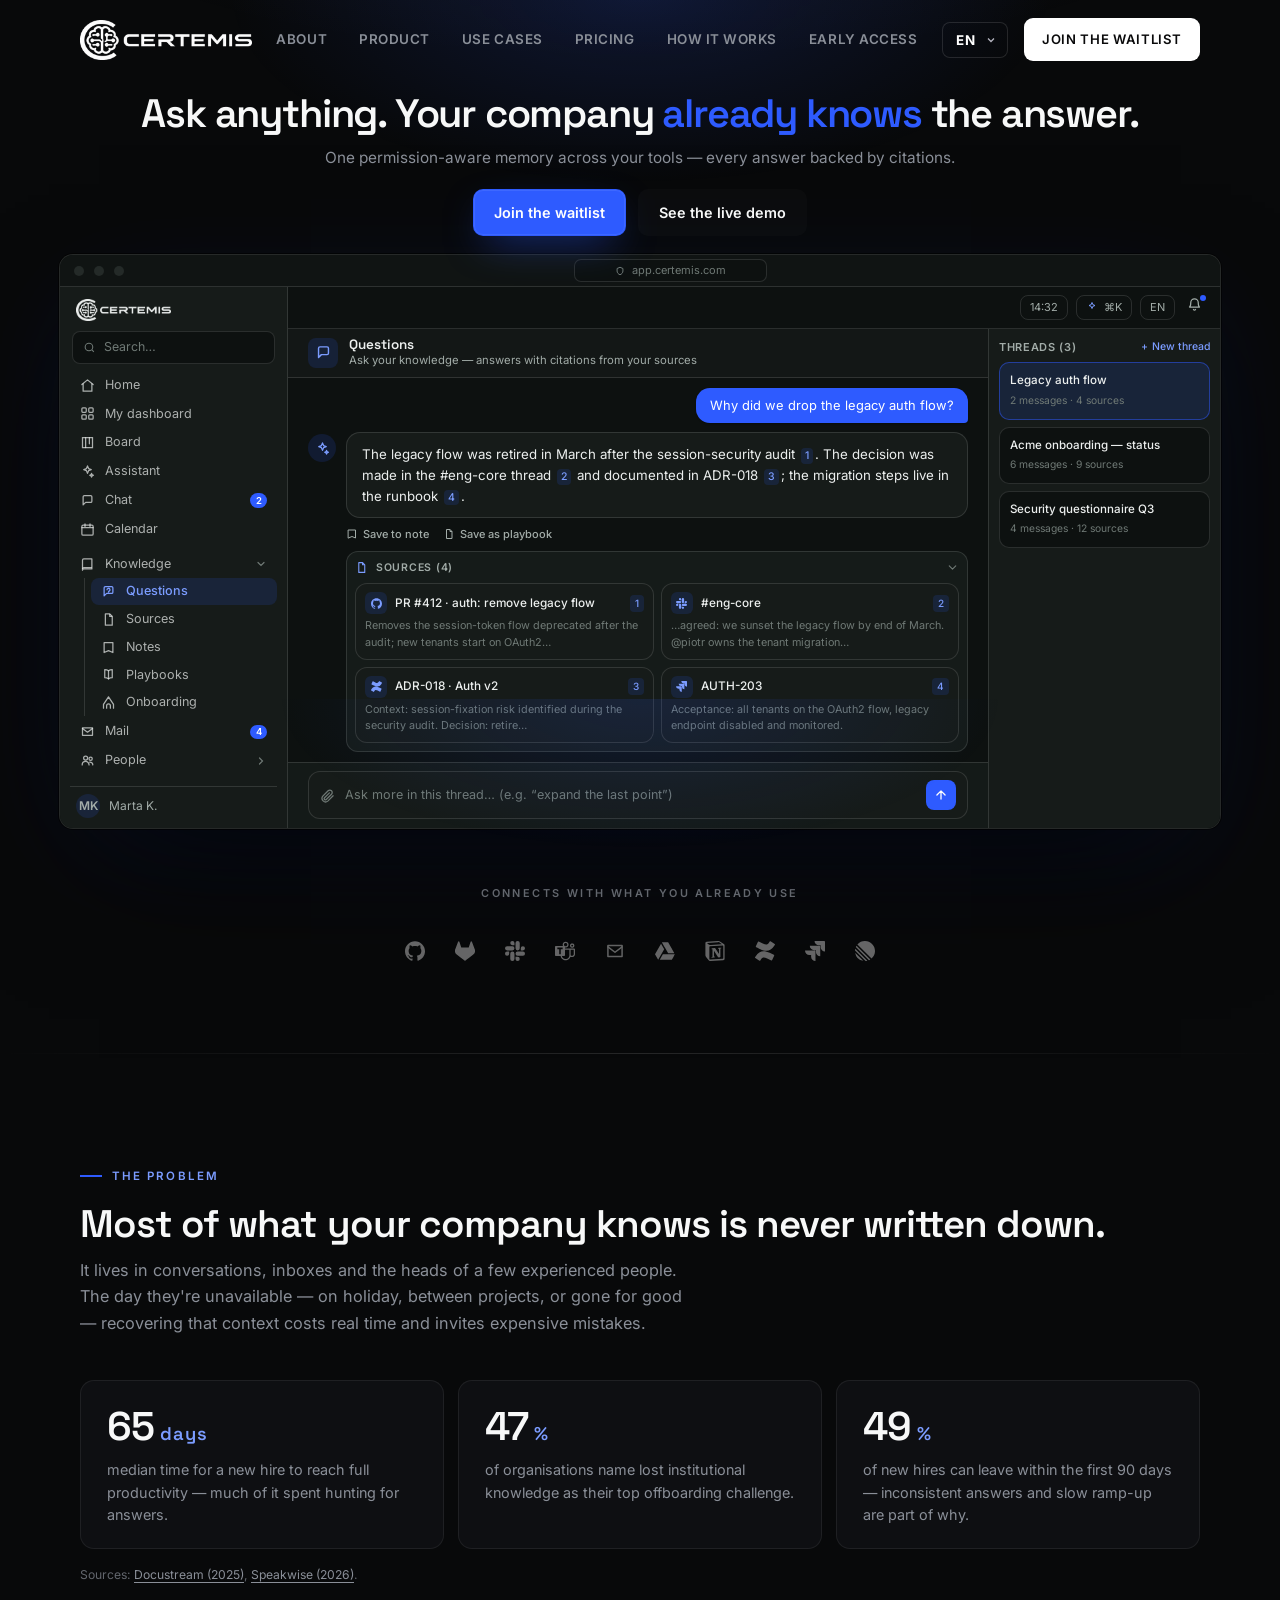
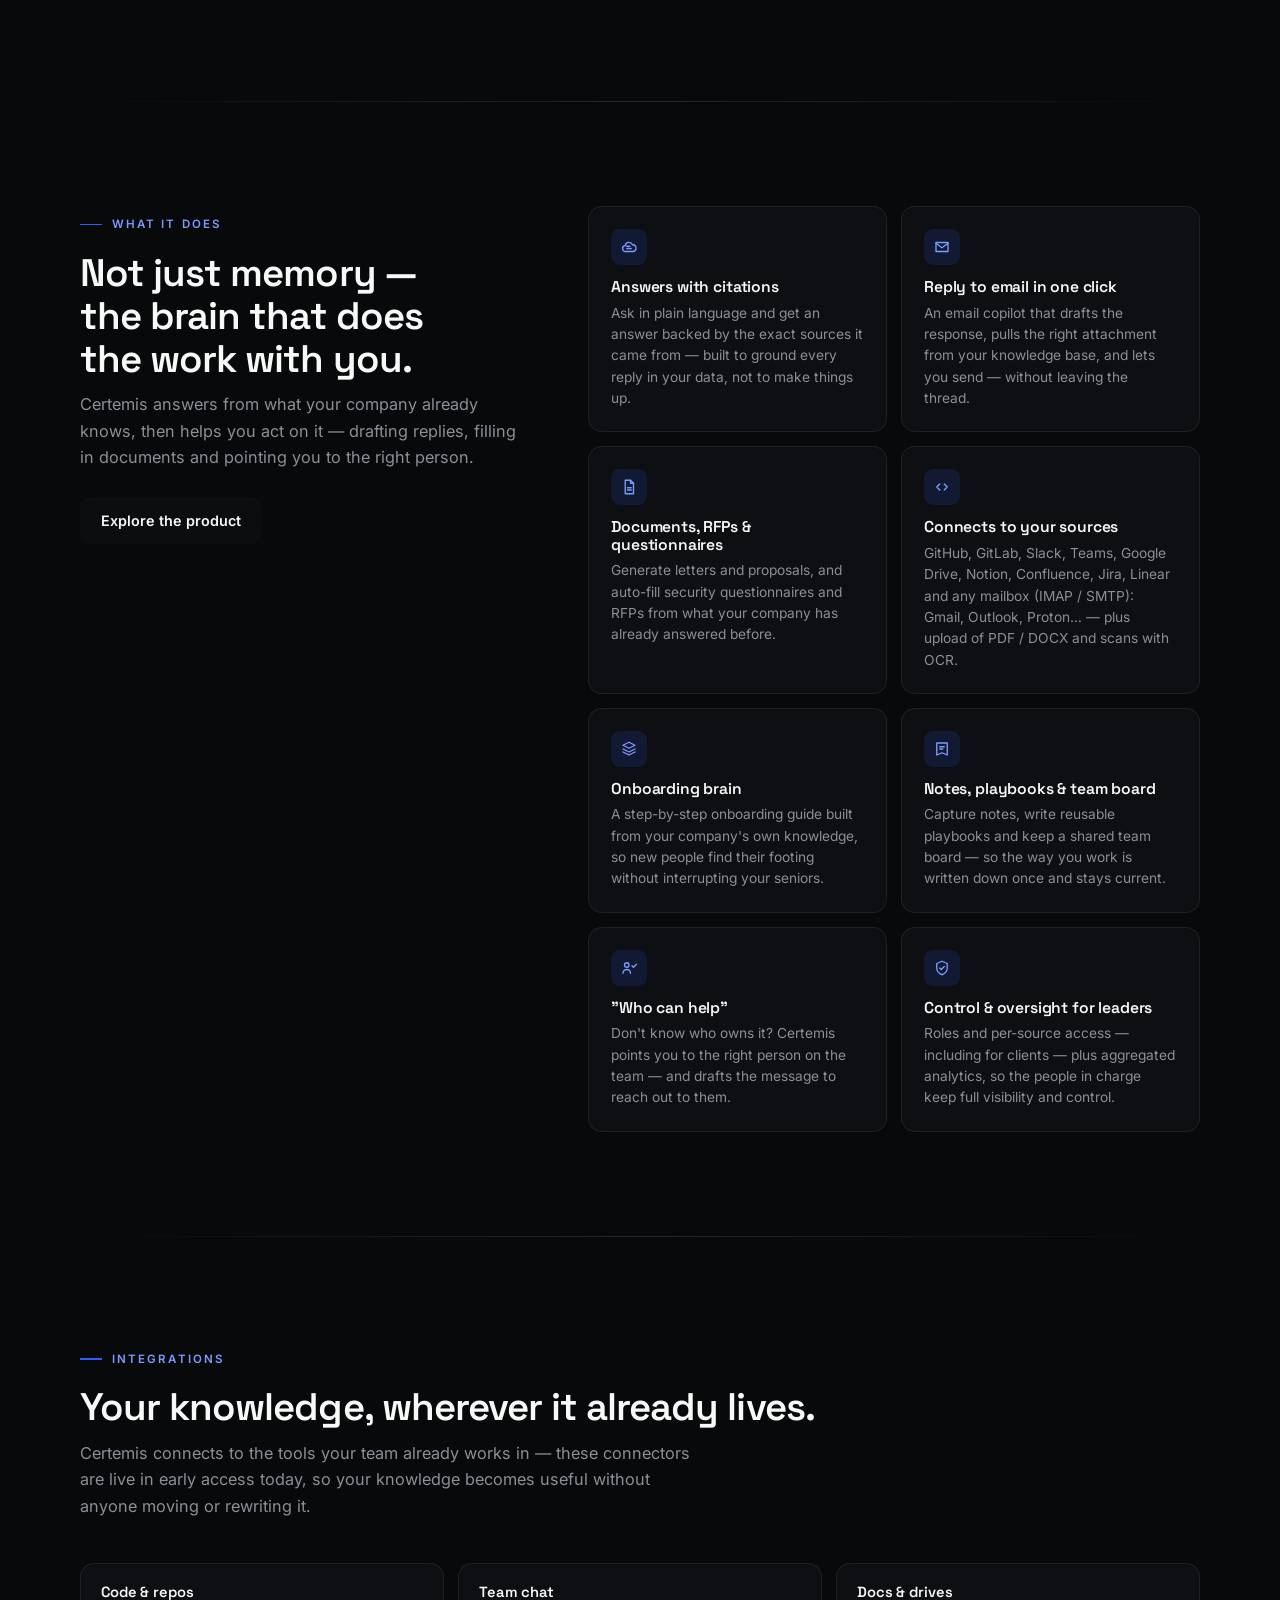
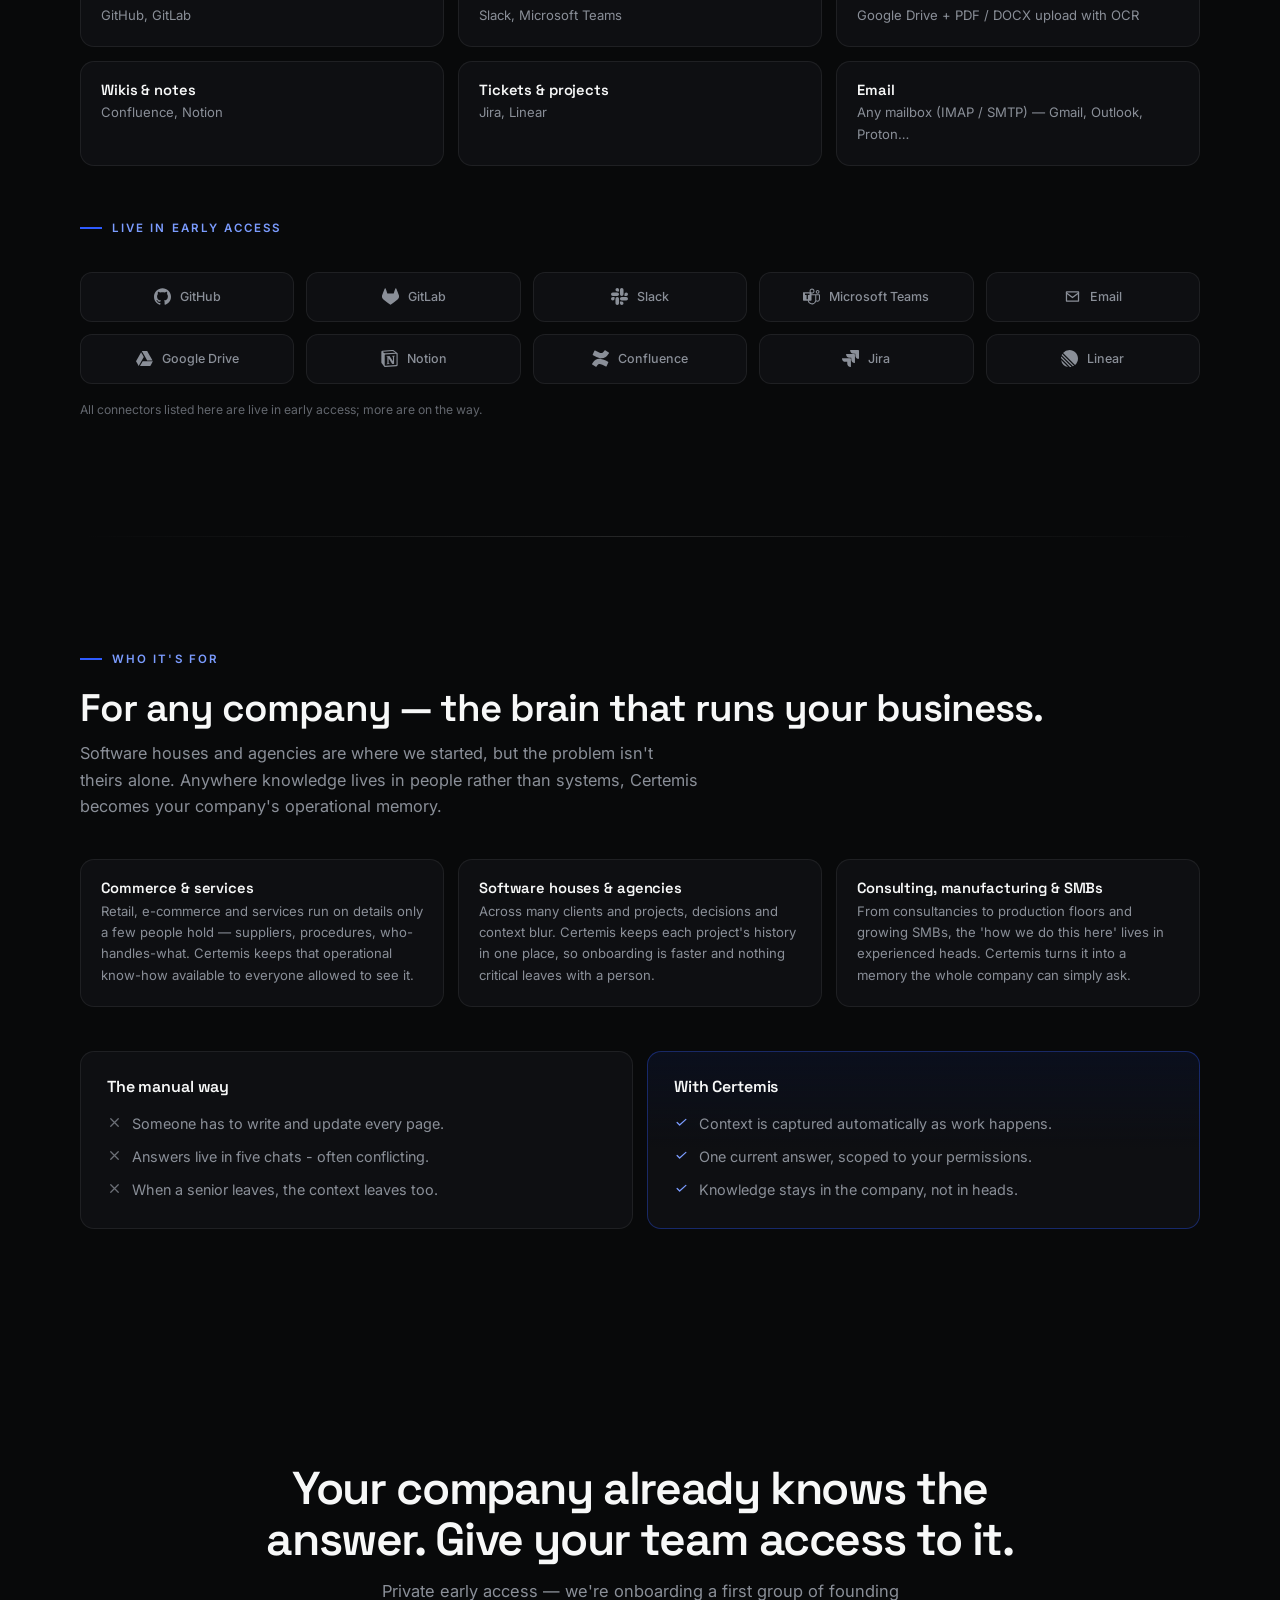
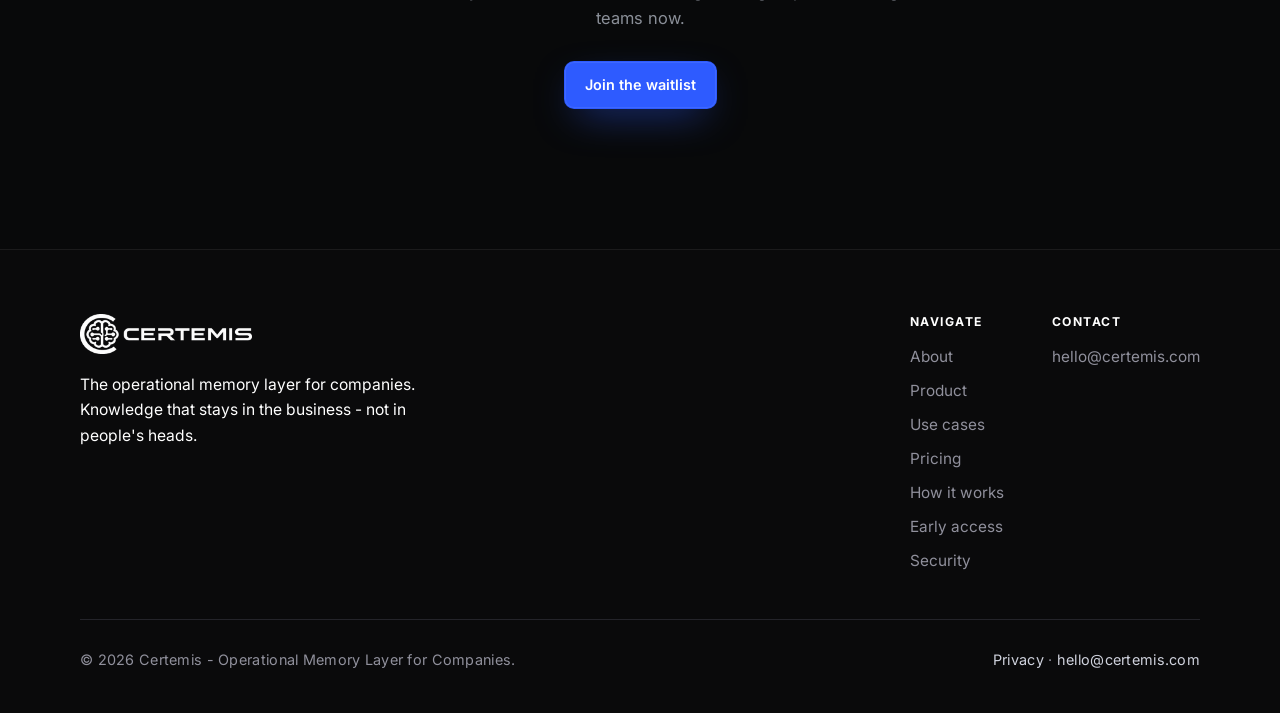
==== commit 8fa6cf31: "feat(hero): kompaktowa góra à la Linear — mockup w całości above the fold - usunięty pill early-acce" ====
--- a/index.html
+++ b/index.html
@@ -84,14 +84,12 @@
 <section class="ld-hero" data-hero-dark>
   <div class="ld-hero-glow plx" data-plx="0.25" aria-hidden="true"></div>
   <div class="wrap">
-    <span class="ld-pill"><i></i><span data-i18n="ld.pill">Private early access — onboarding founding teams</span></span>
     <h1 data-i18n="home.h1">Ask anything. Your company <span class="accent">already knows</span> the answer.</h1>
-    <p class="ld-lead" data-i18n="ld.lead">One permission-aware memory across your code, chat, tickets, wikis, docs and email — every answer backed by citations.</p>
+    <p class="ld-lead" data-i18n="ld.lead">One permission-aware memory across your tools — every answer backed by citations.</p>
     <div class="ld-ctas">
       <a class="ld-btn ld-btn-acc" href="early-access.html" data-i18n="home.btn1">Join the waitlist</a>
       <a class="ld-btn ld-btn-ghost" href="product.html#demo" data-i18n="home.btn2">See the live demo</a>
     </div>
-    <p class="ld-note" data-i18n="ld.note">Real answers from your own sources — nothing made up.</p>
   </div>
 
   <div class="ld-stage">
--- a/landing.css
+++ b/landing.css
@@ -44,29 +44,25 @@
 .ld-divider{height:1px;background:linear-gradient(90deg,transparent,var(--ld-line2),transparent)}
 
 /* ── HERO ───────────────────────────────────────────────── */
-body.landing .ld-hero{position:relative;padding:158px 0 0;text-align:center;overflow:visible}
+body.landing .ld-hero{position:relative;padding:92px 0 0;text-align:center;overflow:visible}
 .ld-hero-glow{position:absolute;inset:-120px 0 auto;height:640px;pointer-events:none;
   background:
     radial-gradient(46% 42% at 50% 18%,rgba(46,91,255,.16),transparent 70%),
     radial-gradient(70% 40% at 50% 0%,rgba(120,140,255,.07),transparent 70%)}
-.ld-pill{display:inline-flex;align-items:center;gap:8px;font-size:.76rem;font-weight:500;color:#AFC0F2;
-  border:1px solid rgba(46,91,255,.32);background:rgba(46,91,255,.08);border-radius:99px;padding:6px 14px}
-.ld-pill i{width:6px;height:6px;border-radius:50%;background:#4ADE80;box-shadow:0 0 9px #4ADE80;flex:0 0 auto}
-body.landing .ld-hero h1{font-size:clamp(2.15rem,5vw,4rem);font-weight:600;letter-spacing:-.035em;line-height:1.06;
-  max-width:21ch;margin:22px auto 0;text-wrap:balance;color:var(--ld-txt)}
+body.landing .ld-hero h1{font-size:clamp(1.85rem,3.1vw,2.6rem);font-weight:600;letter-spacing:-.03em;line-height:1.1;
+  max-width:44ch;margin:0 auto;text-wrap:balance;color:var(--ld-txt)}
 .ld-hero h1 em{font-style:normal;color:var(--acc-hi)}
-.ld-lead{color:var(--ld-mut);font-size:clamp(.98rem,1.35vw,1.14rem);max-width:56ch;margin:18px auto 0}
-.ld-ctas{display:flex;justify-content:center;gap:12px;margin-top:30px;flex-wrap:wrap}
-body.landing .ld-btn{display:inline-flex;align-items:center;gap:9px;font-weight:600;font-size:.92rem;letter-spacing:0;
-  text-transform:none;padding:13px 24px;border-radius:10px;border:1px solid transparent;transition:.18s}
+.ld-lead{color:var(--ld-mut);font-size:clamp(.95rem,1.2vw,1.06rem);max-width:78ch;margin:10px auto 0;text-wrap:balance}
+.ld-ctas{display:flex;justify-content:center;gap:12px;margin-top:18px;flex-wrap:wrap}
+body.landing .ld-btn{display:inline-flex;align-items:center;gap:9px;font-weight:600;font-size:.9rem;letter-spacing:0;
+  text-transform:none;padding:11px 20px;border-radius:10px;border:1px solid transparent;transition:.18s}
 .ld-btn-acc{background:var(--acc);color:#fff;box-shadow:0 0 0 1px rgba(255,255,255,.08) inset,0 14px 40px -14px rgba(46,91,255,.7)}
 .ld-btn-acc:hover{background:#2149DB;transform:translateY(-1px)}
 .ld-btn-ghost{border-color:rgba(255,255,255,.16);color:var(--ld-txt);background:rgba(255,255,255,.02)}
 .ld-btn-ghost:hover{border-color:rgba(255,255,255,.34)}
-.ld-note{margin:16px 0 0;font-size:.78rem;color:var(--ld-dim)}
 
 /* ── APP MOCKUP (the money shot) ────────────────────────── */
-.ld-stage{position:relative;margin:64px auto 0;max-width:1150px;padding:0 24px;perspective:1400px}
+.ld-stage{position:relative;margin:18px auto 0;max-width:1210px;padding:0 24px;perspective:1400px}
 .ld-stage::after{content:"";position:absolute;left:10%;right:10%;bottom:-70px;height:200px;pointer-events:none;
   background:radial-gradient(50% 100% at 50% 0%,rgba(46,91,255,.14),transparent 75%)}
 .ld-app{position:relative;transform:rotateX(var(--rx,10deg)) scale(var(--sc,.955)) translateY(var(--ty,18px));
@@ -77,37 +73,37 @@
 @media (prefers-reduced-motion: reduce){.ld-app{transform:none}}
 
 /* window chrome strip (Linear-like frame) */
-.ld-chrome{display:flex;align-items:center;gap:10px;height:38px;padding:0 14px;background:#101413;border-bottom:1px solid var(--app-border)}
+.ld-chrome{display:flex;align-items:center;gap:10px;height:32px;padding:0 14px;background:#101413;border-bottom:1px solid var(--app-border)}
 .ld-chrome i{width:10px;height:10px;border-radius:50%;background:#242a28}
 .ld-chrome .url{margin:0 auto;display:inline-flex;align-items:center;gap:7px;font-size:11px;color:var(--app-text3);
-  background:#0d1110;border:1px solid var(--app-border);border-radius:7px;padding:3px 44px}
+  background:#0d1110;border:1px solid var(--app-border);border-radius:7px;padding:2px 40px}
 .ld-chrome .url svg{width:10px;height:10px}
 
-.ld-appbody{display:grid;grid-template-columns:228px minmax(0,1fr);min-height:600px}
+.ld-appbody{display:grid;grid-template-columns:228px minmax(0,1fr)}
 
 /* sidebar — mirrors AppNav (w-64, search, item px-3 py-2 rounded-lg, active bg-accent-soft) */
-.ld-nav{border-right:1px solid var(--app-border);background:var(--app-surface);padding:12px 10px;display:flex;flex-direction:column;gap:2px}
-.ld-nav .logo{height:24px;width:120px;margin:2px 6px 10px;background:var(--app-text);
+.ld-nav{border-right:1px solid var(--app-border);background:var(--app-surface);padding:10px 10px;display:flex;flex-direction:column;gap:2px}
+.ld-nav .logo{height:22px;width:116px;margin:2px 6px 8px;background:var(--app-text);
   -webkit-mask:url(assets/logo-mask.png) left center/contain no-repeat;mask:url(assets/logo-mask.png) left center/contain no-repeat}
-.ld-nav .search{display:flex;align-items:center;gap:8px;margin:0 2px 8px;padding:7px 10px;border-radius:8px;
+.ld-nav .search{display:flex;align-items:center;gap:8px;margin:0 2px 6px;padding:6px 10px;border-radius:8px;
   border:1px solid var(--app-border);background:var(--app-bg);color:var(--app-text3);font-size:12.4px}
 .ld-nav .search svg{width:13px;height:13px}
-.ld-ni{display:flex;align-items:center;gap:10px;padding:7px 10px;border-radius:8px;font-size:12.8px;color:rgba(236,239,238,.7)}
+.ld-ni{display:flex;align-items:center;gap:10px;padding:4px 10px;border-radius:8px;font-size:12.6px;color:rgba(236,239,238,.7)}
 .ld-ni svg{width:15px;height:15px;flex:0 0 auto;stroke:currentColor}
 .ld-ni.on{background:var(--acc-soft);color:var(--acc-hi);font-weight:500}
 .ld-ni .bdg{margin-left:auto;font-size:9.5px;font-weight:600;background:var(--acc);color:#fff;border-radius:99px;padding:1.5px 5.5px;line-height:1.2}
 .ld-ni .chev{margin-left:auto;width:12px;height:12px;color:var(--app-text3)}
-.ld-grp{margin-top:8px;font-size:12.8px}
+.ld-grp{margin-top:6px;font-size:12.6px}
 .ld-sub{margin-left:14px;border-left:1px solid var(--app-border);padding-left:6px;display:flex;flex-direction:column;gap:1px}
-.ld-nav .foot{margin-top:auto;border-top:1px solid var(--app-border);padding-top:8px;display:flex;align-items:center;gap:9px;padding-left:6px}
+.ld-nav .foot{margin-top:auto;border-top:1px solid var(--app-border);padding-top:7px;display:flex;align-items:center;gap:9px;padding-left:6px}
 .ld-nav .ava{width:24px;height:24px;border-radius:50%;background:var(--acc-soft);color:var(--acc-hi);display:grid;place-items:center;font-size:9.5px;font-weight:600}
 .ld-nav .foot span{font-size:12px;color:var(--app-text2)}
 
 /* main column: top bar + ask view */
 .ld-main{display:flex;flex-direction:column;min-width:0;background:var(--app-bg)}
-.ld-top{display:flex;align-items:center;justify-content:flex-end;gap:8px;padding:8px 14px;border-bottom:1px solid var(--app-border)}
+.ld-top{display:flex;align-items:center;justify-content:flex-end;gap:8px;padding:6px 14px;border-bottom:1px solid var(--app-border)}
 .ld-top .t-item{display:inline-flex;align-items:center;gap:6px;font-size:11px;color:var(--app-text2);
-  border:1px solid var(--app-border);border-radius:8px;padding:4px 9px}
+  border:1px solid var(--app-border);border-radius:8px;padding:3px 9px}
 .ld-top .t-item svg{width:12px;height:12px}
 .ld-top .t-item .spark{color:var(--acc-hi)}
 .ld-top .bell{position:relative;border:0;padding:4px}
@@ -116,32 +112,32 @@
 
 .ld-ask{display:grid;grid-template-columns:minmax(0,1fr) 232px;flex:1;min-height:0}
 .ld-conv{display:flex;flex-direction:column;min-width:0}
-.ld-askhead{display:flex;align-items:center;gap:11px;padding:11px 20px;border-bottom:1px solid var(--app-border);background:rgba(22,27,25,.7)}
-.ld-askhead .ic{width:32px;height:32px;border-radius:8px;background:var(--acc-soft);color:var(--acc-hi);display:grid;place-items:center}
+.ld-askhead{display:flex;align-items:center;gap:11px;padding:8px 20px;border-bottom:1px solid var(--app-border);background:rgba(22,27,25,.7)}
+.ld-askhead .ic{width:30px;height:30px;border-radius:8px;background:var(--acc-soft);color:var(--acc-hi);display:grid;place-items:center}
 .ld-askhead .ic svg{width:17px;height:17px}
 .ld-askhead h3{margin:0;font-size:13.5px;font-weight:600;color:var(--app-text);letter-spacing:0}
 .ld-askhead p{margin:0;font-size:11.3px;color:var(--app-text2)}
 
-.ld-msgs{flex:1;padding:20px;display:flex;flex-direction:column;gap:14px;max-width:760px;width:100%;margin:0 auto}
+.ld-msgs{flex:1;padding:10px 20px;display:flex;flex-direction:column;gap:9px;max-width:820px;width:100%;margin:0 auto}
 .ld-q{align-self:flex-end;max-width:78%;background:var(--acc);color:#fff;font-size:12.9px;
-  padding:9px 14px;border-radius:14px;border-bottom-right-radius:4px;box-shadow:0 1px 2px rgba(0,0,0,.3)}
+  padding:8px 14px;border-radius:14px;border-bottom-right-radius:4px;box-shadow:0 1px 2px rgba(0,0,0,.3)}
 .ld-arow{display:flex;gap:10px;align-items:flex-start}
 .ld-arow .ava{width:28px;height:28px;flex:0 0 auto;border-radius:50%;background:var(--acc-soft);color:var(--acc-hi);display:grid;place-items:center;margin-top:2px}
 .ld-arow .ava svg{width:15px;height:15px}
-.ld-acol{display:flex;flex-direction:column;gap:9px;min-width:0}
-.ld-card{background:var(--app-surface);border:.5px solid var(--app-border);border-radius:14px;padding:14px 16px;
-  font-size:13.3px;line-height:1.62;color:var(--app-text)}
+.ld-acol{display:flex;flex-direction:column;gap:8px;min-width:0}
+.ld-card{background:var(--app-surface);border:.5px solid var(--app-border);border-radius:14px;padding:11px 15px;
+  font-size:13.3px;line-height:1.55;color:var(--app-text)}
 .ld-cite{display:inline-block;background:var(--acc-soft);color:var(--acc-hi);border-radius:4px;
   font-size:10.5px;font-weight:500;padding:0 4px;margin:0 2px;vertical-align:baseline;line-height:1.5}
 .ld-acts{display:flex;gap:14px}
 .ld-acts span{display:inline-flex;align-items:center;gap:5px;font-size:11px;font-weight:500;color:var(--app-text2)}
 .ld-acts svg{width:12px;height:12px}
-.ld-srcs{background:rgba(28,36,33,.6);border:1px solid var(--app-border);border-radius:12px;padding:11px}
+.ld-srcs{background:rgba(28,36,33,.6);border:1px solid var(--app-border);border-radius:12px;padding:8px}
 .ld-srcs .sh{display:flex;align-items:center;gap:8px;font-size:10.5px;font-weight:600;letter-spacing:.07em;text-transform:uppercase;color:var(--app-text2)}
 .ld-srcs .sh svg{width:13px;height:13px;color:var(--acc-hi)}
 .ld-srcs .sh .chev{margin-left:auto;transform:rotate(90deg);color:var(--app-text3)}
-.ld-srcgrid{display:grid;grid-template-columns:1fr 1fr;gap:8px;margin-top:9px}
-.ld-src{display:flex;flex-direction:column;gap:5px;background:var(--app-surface);border:1px solid var(--app-border);border-radius:12px;padding:10px}
+.ld-srcgrid{display:grid;grid-template-columns:1fr 1fr;gap:7px;margin-top:8px}
+.ld-src{display:flex;flex-direction:column;gap:4px;background:var(--app-surface);border:1px solid var(--app-border);border-radius:12px;padding:8px 9px}
 .ld-src .t{display:flex;align-items:center;gap:8px}
 .ld-src .t .ic{width:22px;height:22px;flex:0 0 auto;border-radius:6px;background:var(--acc-soft);color:var(--acc-hi);display:grid;place-items:center}
 .ld-src .t .ic svg{width:11px;height:11px;fill:currentColor}
@@ -149,16 +145,16 @@
 .ld-src .t .n{font-size:10px;font-weight:500;background:var(--acc-soft);color:var(--acc-hi);border-radius:4px;padding:1px 5px}
 .ld-src .s{font-size:10.8px;color:var(--app-text3);line-height:1.5;display:-webkit-box;-webkit-line-clamp:2;-webkit-box-orient:vertical;overflow:hidden}
 
-.ld-composer{border-top:1px solid var(--app-border);background:rgba(22,27,25,.9);padding:12px 20px 14px}
-.ld-input{display:flex;align-items:center;gap:10px;max-width:760px;margin:0 auto;
-  border:1px solid var(--app-border);background:var(--app-surface);border-radius:12px;padding:10px 12px}
+.ld-composer{border-top:1px solid var(--app-border);background:rgba(22,27,25,.9);padding:8px 20px 9px}
+.ld-input{display:flex;align-items:center;gap:10px;max-width:820px;margin:0 auto;
+  border:1px solid var(--app-border);background:var(--app-surface);border-radius:12px;padding:8px 11px}
 .ld-input .ph{flex:1;font-size:12.6px;color:var(--app-text3);white-space:nowrap;overflow:hidden;text-overflow:ellipsis}
 .ld-input svg{width:15px;height:15px;color:var(--app-text3);flex:0 0 auto}
 .ld-input .send{width:30px;height:30px;border-radius:8px;background:var(--acc);display:grid;place-items:center;flex:0 0 auto}
 .ld-input .send svg{width:14px;height:14px;color:#fff}
 
 /* threads panel (right) */
-.ld-threads{border-left:1px solid var(--app-border);background:var(--app-surface);padding:12px;display:flex;flex-direction:column;gap:8px}
+.ld-threads{border-left:1px solid var(--app-border);background:var(--app-surface);padding:10px;display:flex;flex-direction:column;gap:7px}
 .ld-threads .th{display:flex;align-items:center;font-size:11px;font-weight:600;letter-spacing:.06em;text-transform:uppercase;color:var(--app-text2)}
 .ld-threads .new{margin-left:auto;display:inline-flex;align-items:center;gap:4px;font-size:10.5px;color:var(--acc-hi);font-weight:500;text-transform:none;letter-spacing:0}
 .ld-thread{border:1px solid var(--app-border);border-radius:10px;padding:9px 10px;background:var(--app-bg)}
@@ -168,13 +164,18 @@
 
 /* mockup responsive: phone shows the ask column only — like the real mobile app */
 @media(max-width:920px){
+  body.landing .ld-hero{padding-top:88px}
+  body.landing .ld-hero h1{font-size:clamp(1.55rem,6.4vw,1.85rem)}
   .ld-appbody{grid-template-columns:1fr;min-height:0}
   .ld-nav,.ld-threads{display:none}
   .ld-ask{grid-template-columns:1fr}
-  .ld-msgs{padding:14px}
+  .ld-msgs{padding:12px}
+  .ld-card{font-size:12.7px}
+  .ld-acts{display:none}
   .ld-srcgrid{grid-template-columns:1fr}
-  .ld-src:nth-child(n+3){display:none}
-  .ld-stage{margin-top:44px;padding:0 14px}
+  .ld-src:nth-child(n+2){display:none}
+  .ld-src .s{-webkit-line-clamp:1}
+  .ld-stage{margin-top:20px;padding:0 14px}
 }
 
 /* ── TRUST STRIP ────────────────────────────────────────── */
@@ -247,13 +248,11 @@
 body.landing .reveal.in{opacity:1;transform:none}
 .plx{will-change:transform}
 @media (prefers-reduced-motion: no-preference){
-  body.landing .ld-hero .ld-pill,body.landing .ld-hero h1,body.landing .ld-hero .ld-lead,
-  body.landing .ld-hero .ld-ctas,body.landing .ld-hero .ld-note{animation:ld-in .8s cubic-bezier(.2,.7,.2,1) both}
-  body.landing .ld-hero h1{animation-delay:.08s}
-  body.landing .ld-hero .ld-lead{animation-delay:.16s}
-  body.landing .ld-hero .ld-ctas{animation-delay:.24s}
-  body.landing .ld-hero .ld-note{animation-delay:.32s}
-  .ld-stage{animation:ld-in 1s cubic-bezier(.2,.7,.2,1) .35s both}
+  body.landing .ld-hero h1,body.landing .ld-hero .ld-lead,
+  body.landing .ld-hero .ld-ctas{animation:ld-in .8s cubic-bezier(.2,.7,.2,1) both}
+  body.landing .ld-hero .ld-lead{animation-delay:.08s}
+  body.landing .ld-hero .ld-ctas{animation-delay:.16s}
+  .ld-stage{animation:ld-in 1s cubic-bezier(.2,.7,.2,1) .26s both}
 }
 @keyframes ld-in{from{opacity:0;transform:translateY(18px);filter:blur(6px)}to{opacity:1;transform:none;filter:blur(0)}}
 @media (prefers-reduced-motion: reduce){
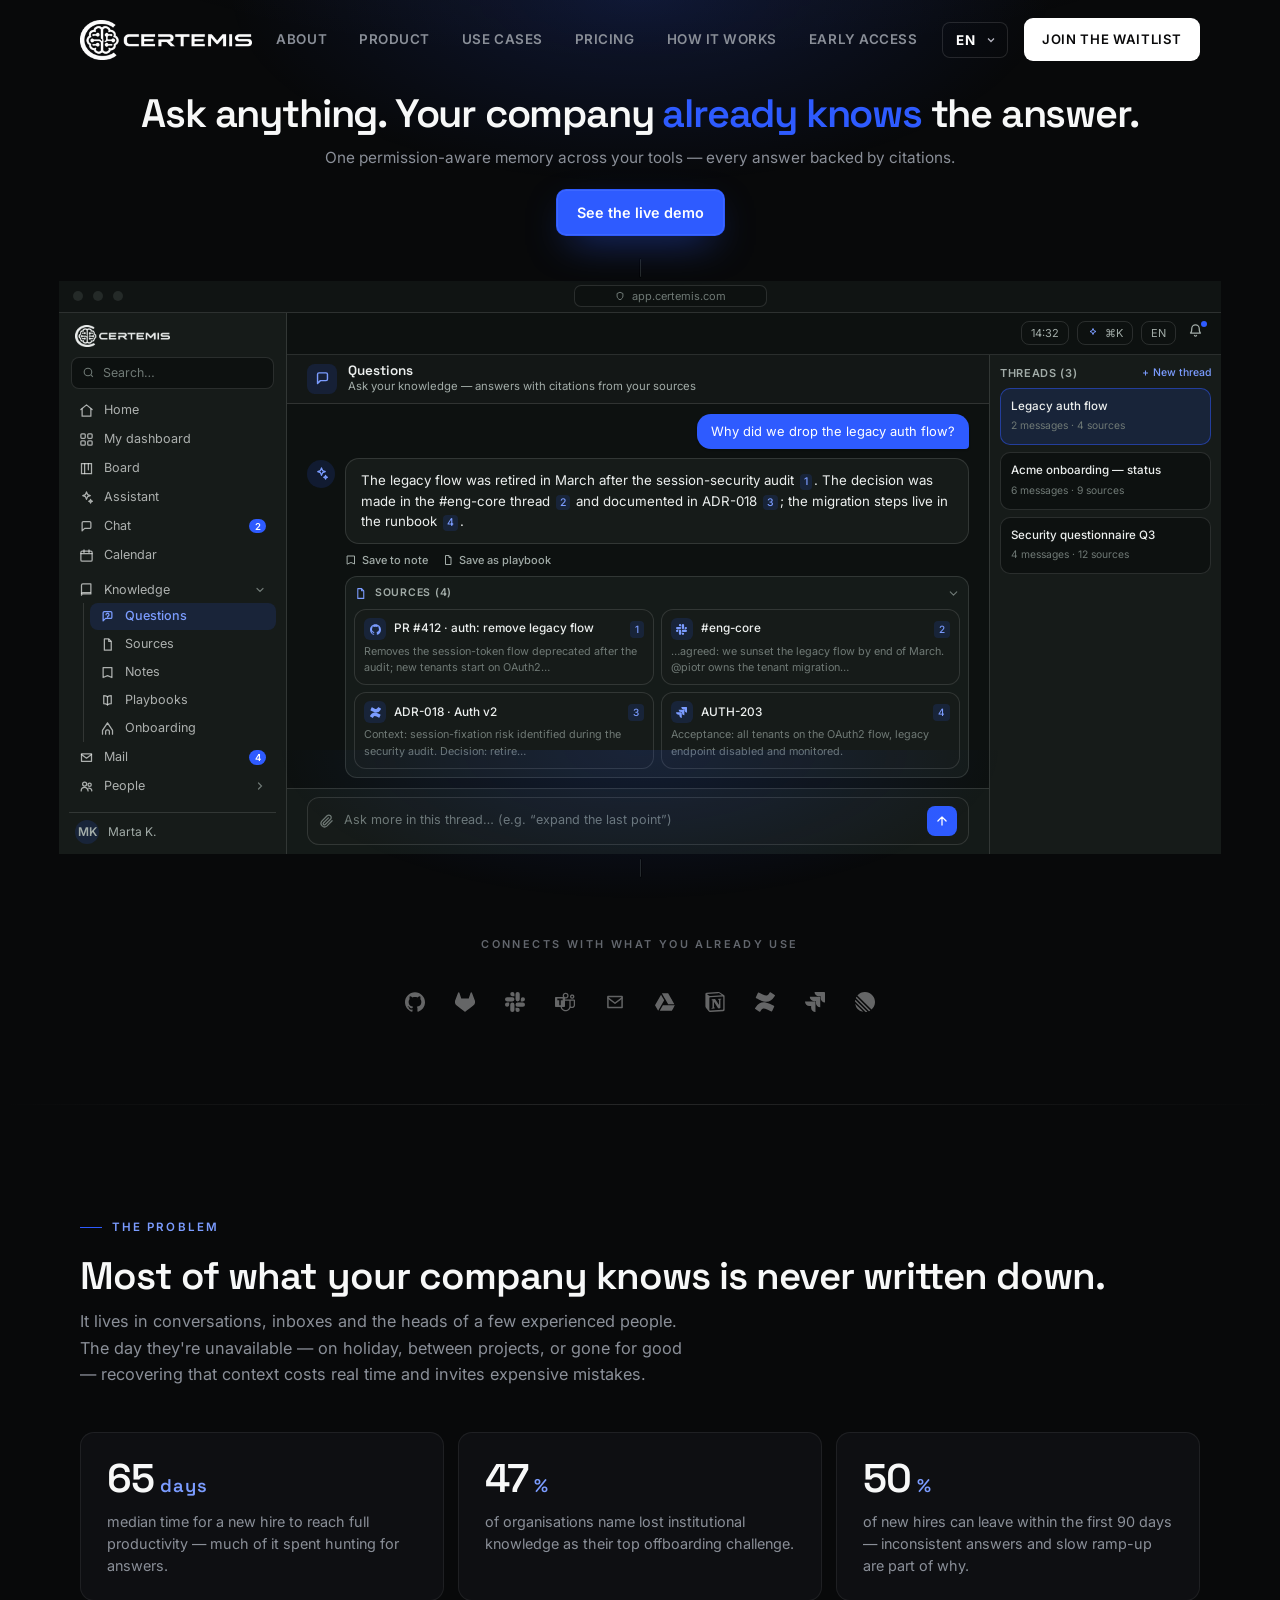
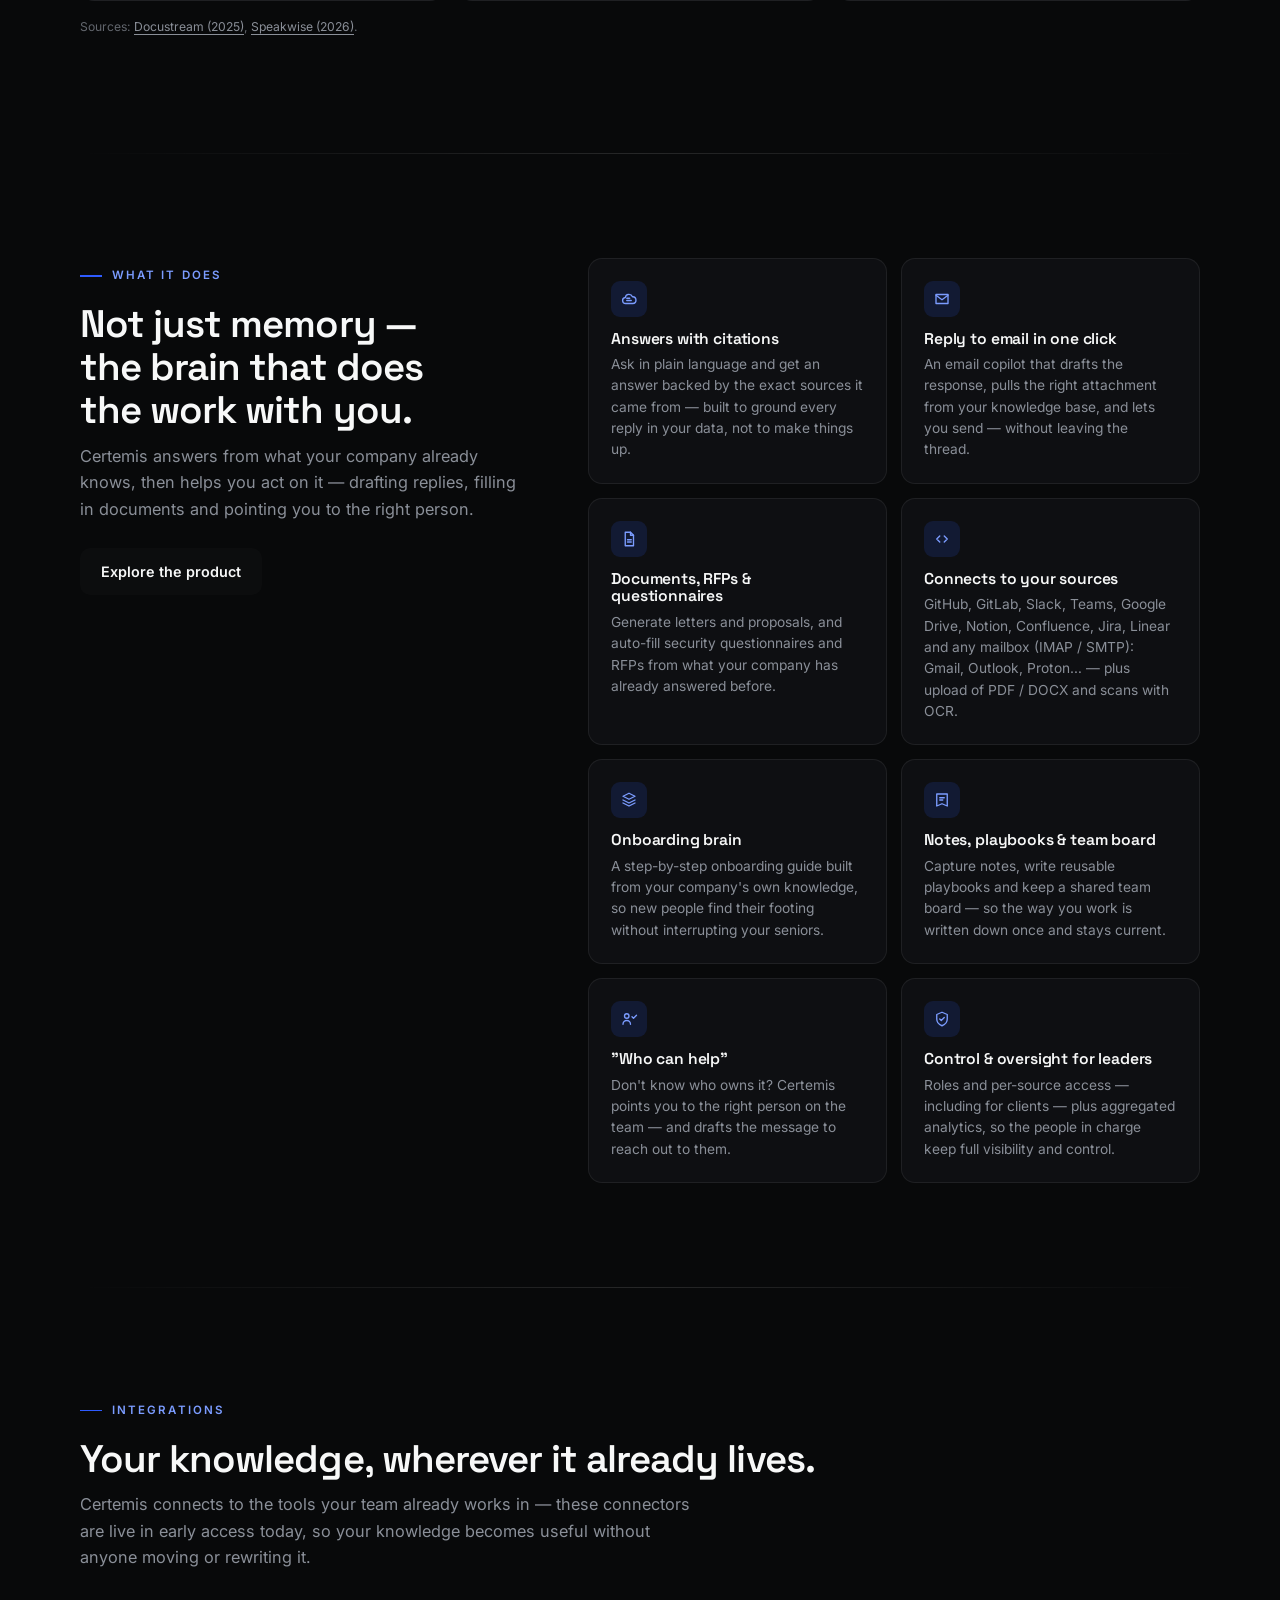
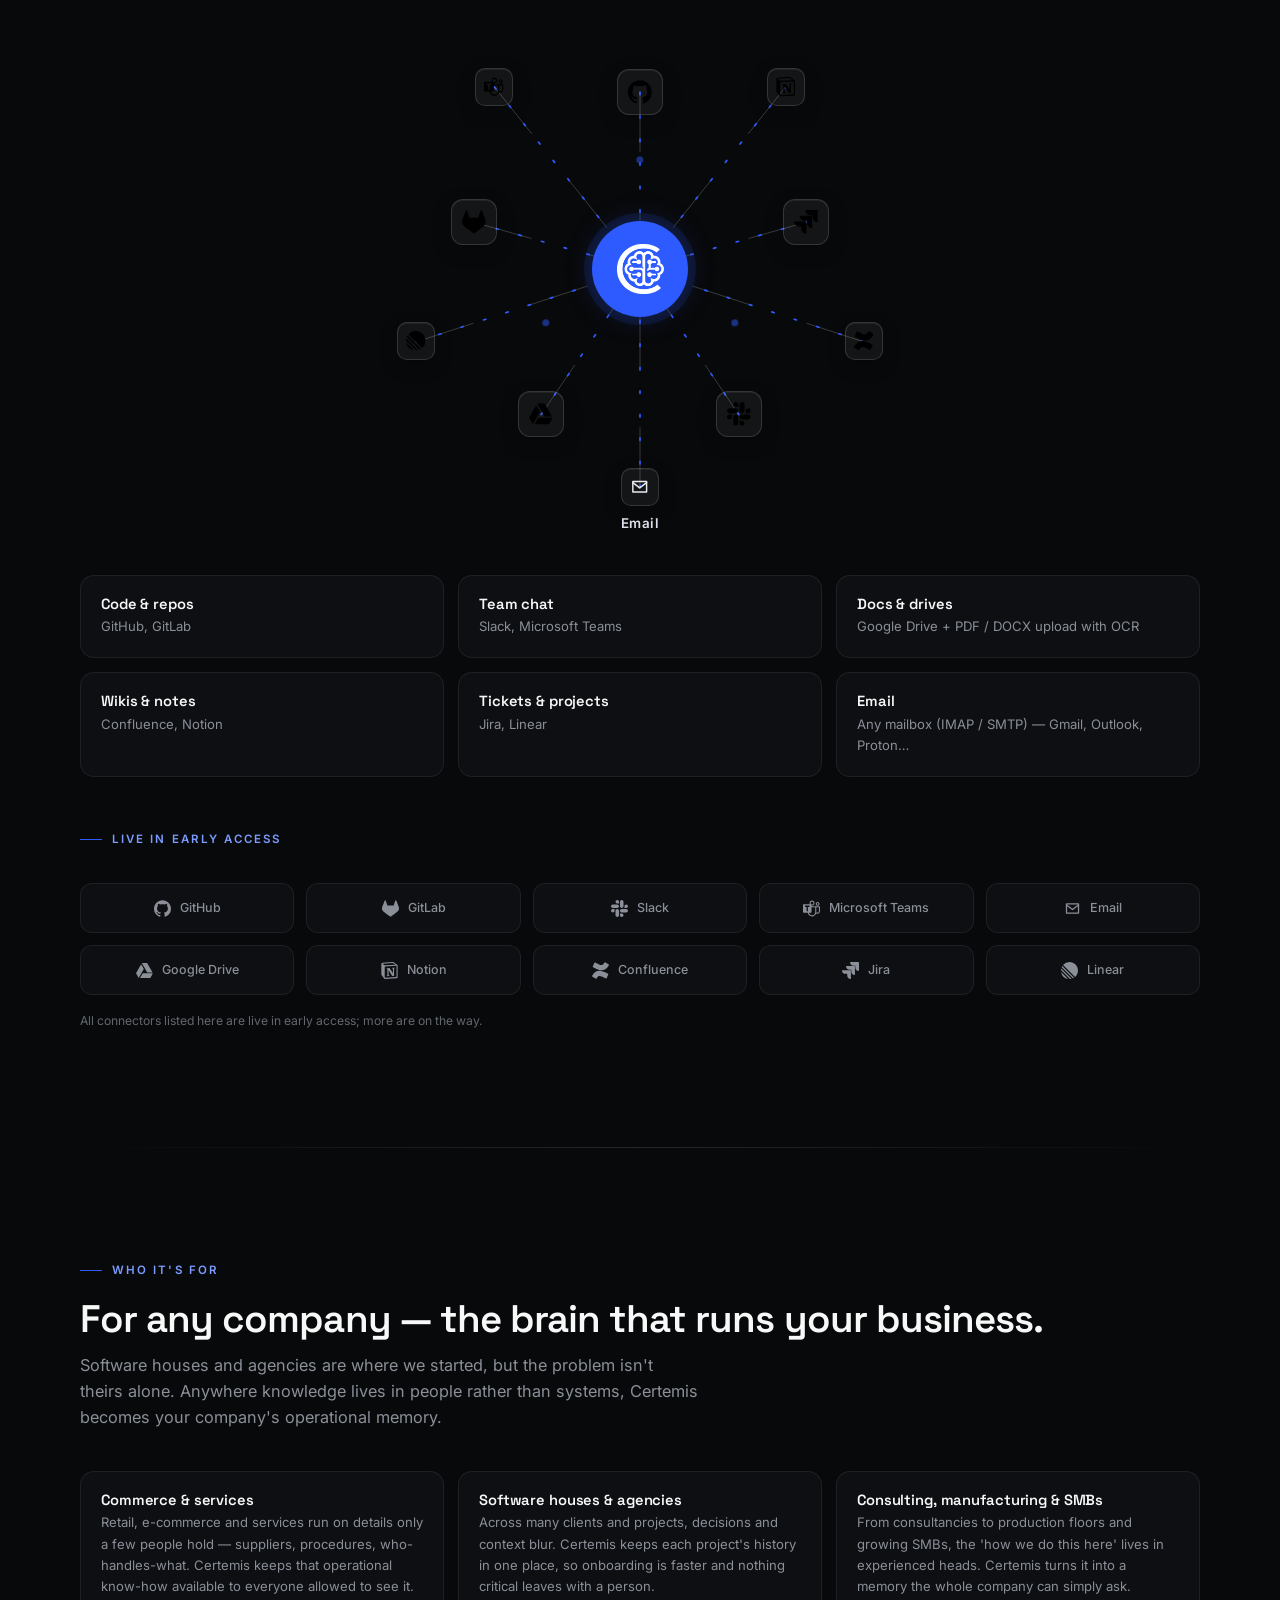
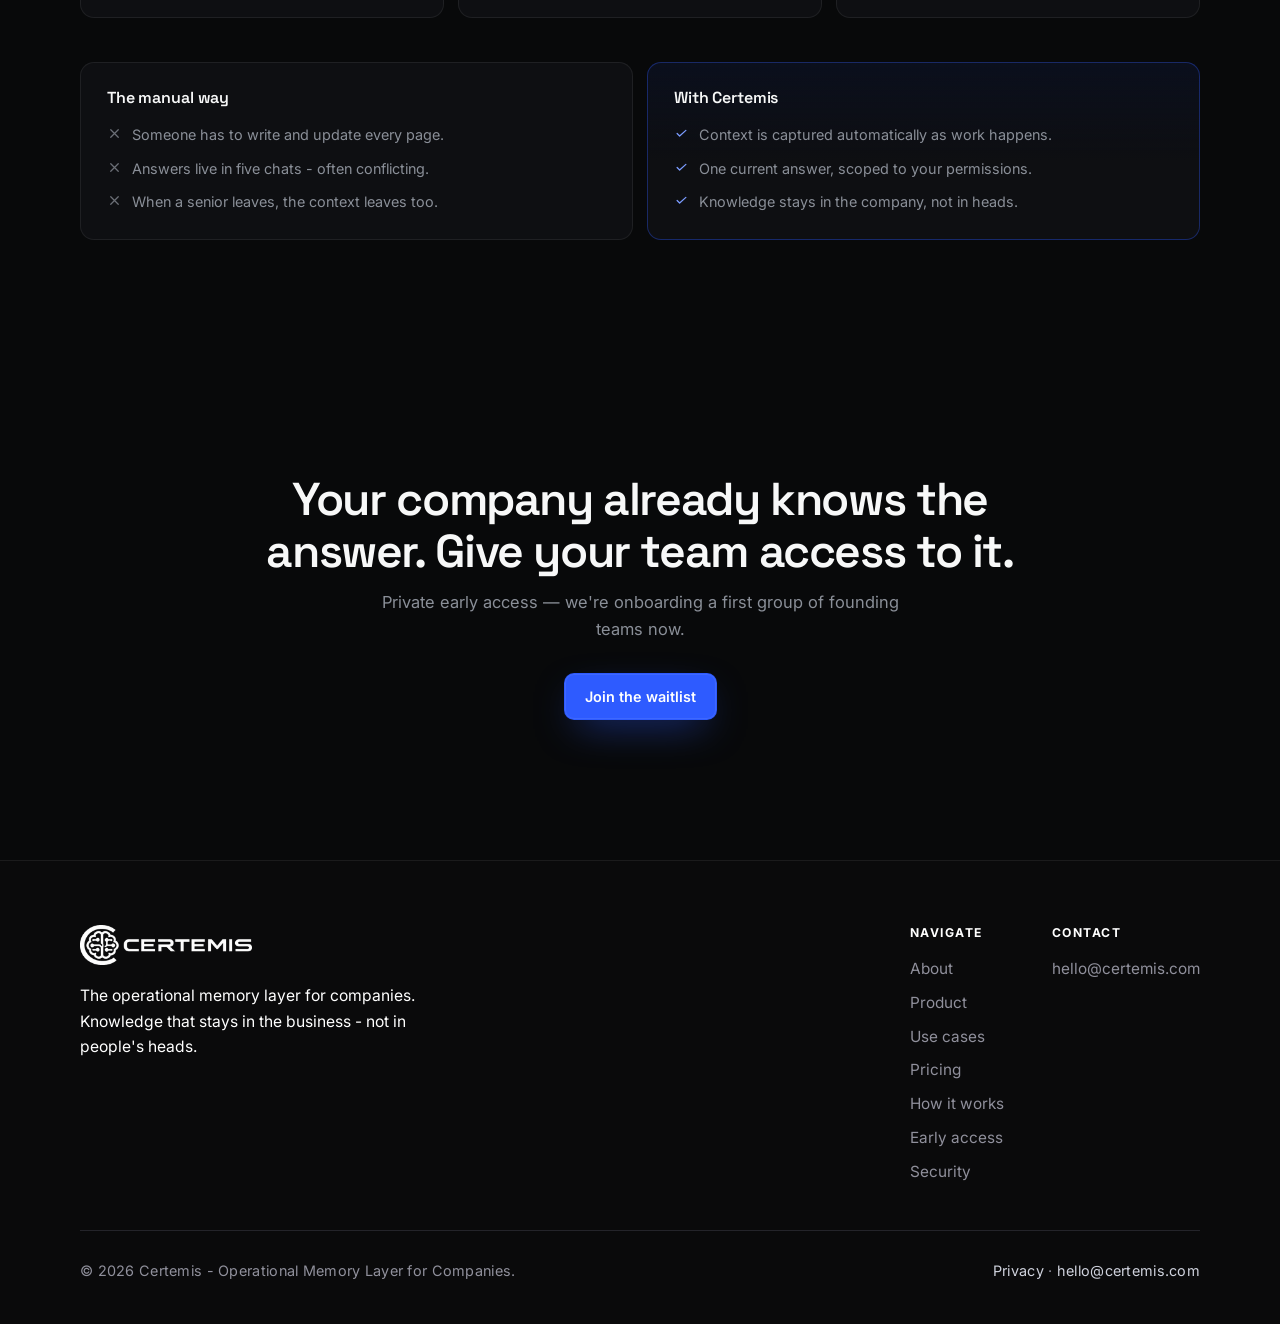
==== commit 578efd3d: "feat(landing): hero klasy Linear + pełne /demo + konstelacja w integracjach - hero: jedno CTA „See t" ====
--- a/index.html
+++ b/index.html
@@ -87,13 +87,12 @@
     <h1 data-i18n="home.h1">Ask anything. Your company <span class="accent">already knows</span> the answer.</h1>
     <p class="ld-lead" data-i18n="ld.lead">One permission-aware memory across your tools — every answer backed by citations.</p>
     <div class="ld-ctas">
-      <a class="ld-btn ld-btn-acc" href="early-access.html" data-i18n="home.btn1">Join the waitlist</a>
-      <a class="ld-btn ld-btn-ghost" href="product.html#demo" data-i18n="home.btn2">See the live demo</a>
+      <a class="ld-btn ld-btn-acc" href="demo.html" data-i18n="home.btn2">See the live demo</a>
     </div>
   </div>
 
   <div class="ld-stage">
-    <div class="ld-app" data-tilt aria-label="Certemis — Questions view">
+    <a class="ld-app" href="demo.html" data-tilt aria-label="Open the live demo — Certemis Questions view" style="text-decoration:none;color:inherit;cursor:pointer">
       <div class="ld-chrome"><i></i><i></i><i></i>
         <span class="url"><svg viewBox="0 0 24 24" fill="none"><path d="M12 3l7 3v6c0 4.2-2.9 7.4-7 9-4.1-1.6-7-4.8-7-9V6l7-3z" stroke="currentColor" stroke-width="2.4"/></svg>app.certemis.com</span>
       </div>
@@ -173,7 +172,7 @@
           </div>
         </div>
       </div>
-    </div>
+    </a>
   </div>
 
   <div class="wrap ld-strip">
@@ -237,6 +236,47 @@
       <h2 class="ld-h2" data-i18n="int.h2">Your knowledge, wherever it already lives.</h2>
       <p class="ld-p" data-i18n="int.p"></p>
     </div>
+
+    <!-- Konstelacja: 10 narzędzi krążących wokół rdzenia „mózgu" (przeniesiona z hero) -->
+    <div class="ld-constviz reveal" aria-hidden="true">
+      <div class="hero-anim">
+        <svg class="ha-lines" viewBox="0 0 100 100" preserveAspectRatio="none">
+          <line class="ln" x1="50" y1="16" x2="50" y2="50"/>
+          <line class="ln" x1="78" y1="15" x2="50" y2="50"/>
+          <line class="ln" x1="82" y1="41" x2="50" y2="50"/>
+          <line class="ln" x1="93" y1="64" x2="50" y2="50"/>
+          <line class="ln" x1="69" y1="78" x2="50" y2="50"/>
+          <line class="ln" x1="50" y1="92" x2="50" y2="50"/>
+          <line class="ln" x1="31" y1="78" x2="50" y2="50"/>
+          <line class="ln" x1="7" y1="64" x2="50" y2="50"/>
+          <line class="ln" x1="18" y1="41" x2="50" y2="50"/>
+          <line class="ln" x1="22" y1="15" x2="50" y2="50"/>
+          <line class="fl f1" x1="50" y1="16" x2="50" y2="50"/>
+          <line class="fl f2" x1="78" y1="15" x2="50" y2="50"/>
+          <line class="fl f3" x1="82" y1="41" x2="50" y2="50"/>
+          <line class="fl f4" x1="93" y1="64" x2="50" y2="50"/>
+          <line class="fl f5" x1="69" y1="78" x2="50" y2="50"/>
+          <line class="fl f6" x1="50" y1="92" x2="50" y2="50"/>
+          <line class="fl f7" x1="31" y1="78" x2="50" y2="50"/>
+          <line class="fl f8" x1="7" y1="64" x2="50" y2="50"/>
+          <line class="fl f9" x1="18" y1="41" x2="50" y2="50"/>
+          <line class="fl f10" x1="22" y1="15" x2="50" y2="50"/>
+        </svg>
+        <div class="ha-node n1" title="GitHub"><svg><use href="#lg-github"/></svg></div>
+        <div class="ha-node n2 sm" title="Notion"><svg><use href="#lg-notion"/></svg></div>
+        <div class="ha-node n3" title="Jira"><svg><use href="#lg-jira"/></svg></div>
+        <div class="ha-node n4 sm" title="Confluence"><svg><use href="#lg-confluence"/></svg></div>
+        <div class="ha-node n5" title="Slack"><svg><use href="#lg-slack"/></svg></div>
+        <div class="ha-node n6 sm" title="Email"><svg style="fill:none;stroke:currentColor"><use href="#lg-email"/></svg><span class="ha-lbl" data-i18n="g.email">Email</span></div>
+        <div class="ha-node n7" title="Google Drive"><svg><use href="#lg-gdrive"/></svg></div>
+        <div class="ha-node n8 sm" title="Linear"><svg><use href="#lg-linear"/></svg></div>
+        <div class="ha-node n9" title="GitLab"><svg><use href="#lg-gitlab"/></svg></div>
+        <div class="ha-node n10 sm" title="Microsoft Teams"><svg><use href="#lg-teams"/></svg></div>
+        <div class="ha-orbit" aria-hidden="true"><i></i><i></i><i></i></div>
+        <div class="ha-core"><span class="ha-ping"></span><span class="ha-ping p2"></span><span class="ha-sym"></span></div>
+      </div>
+    </div>
+
     <div class="ld-int-cats">
       <div class="ld-cat reveal d1"><h3 data-i18n="int.1t">Code &amp; repos</h3><p data-i18n="int.1s">GitHub, GitLab</p></div>
       <div class="ld-cat reveal d2"><h3 data-i18n="int.2t">Team chat</h3><p data-i18n="int.2s">Slack, Microsoft Teams</p></div>
--- a/landing.css
+++ b/landing.css
@@ -225,6 +225,12 @@
 @media(max-width:920px){.ld-int-cats{grid-template-columns:1fr 1fr}.ld-logo-row{grid-template-columns:repeat(3,1fr)}}
 @media(max-width:560px){.ld-int-cats{grid-template-columns:1fr}.ld-logo-row{grid-template-columns:1fr 1fr}}
 
+/* Konstelacja narzędzi — centralny wizual sekcji integracji (relokacja z hero).
+   Cała animacja/rozkład = .hero-anim/.ha-* z styles.css; tu tylko kontener,
+   który go centruje i skaluje w sekcji (zamiast hero-owego .viz). */
+.ld-constviz{position:relative;width:100%;max-width:520px;margin:38px auto 46px;aspect-ratio:1/1}
+@media(max-width:560px){.ld-constviz{max-width:340px;margin:26px auto 34px}}
+
 /* ── WHO / COMPARE ──────────────────────────────────────── */
 .ld-who{display:grid;grid-template-columns:repeat(3,1fr);gap:14px;margin-top:40px}
 .ld-cmp{display:grid;grid-template-columns:1fr 1fr;gap:14px;margin-top:44px}
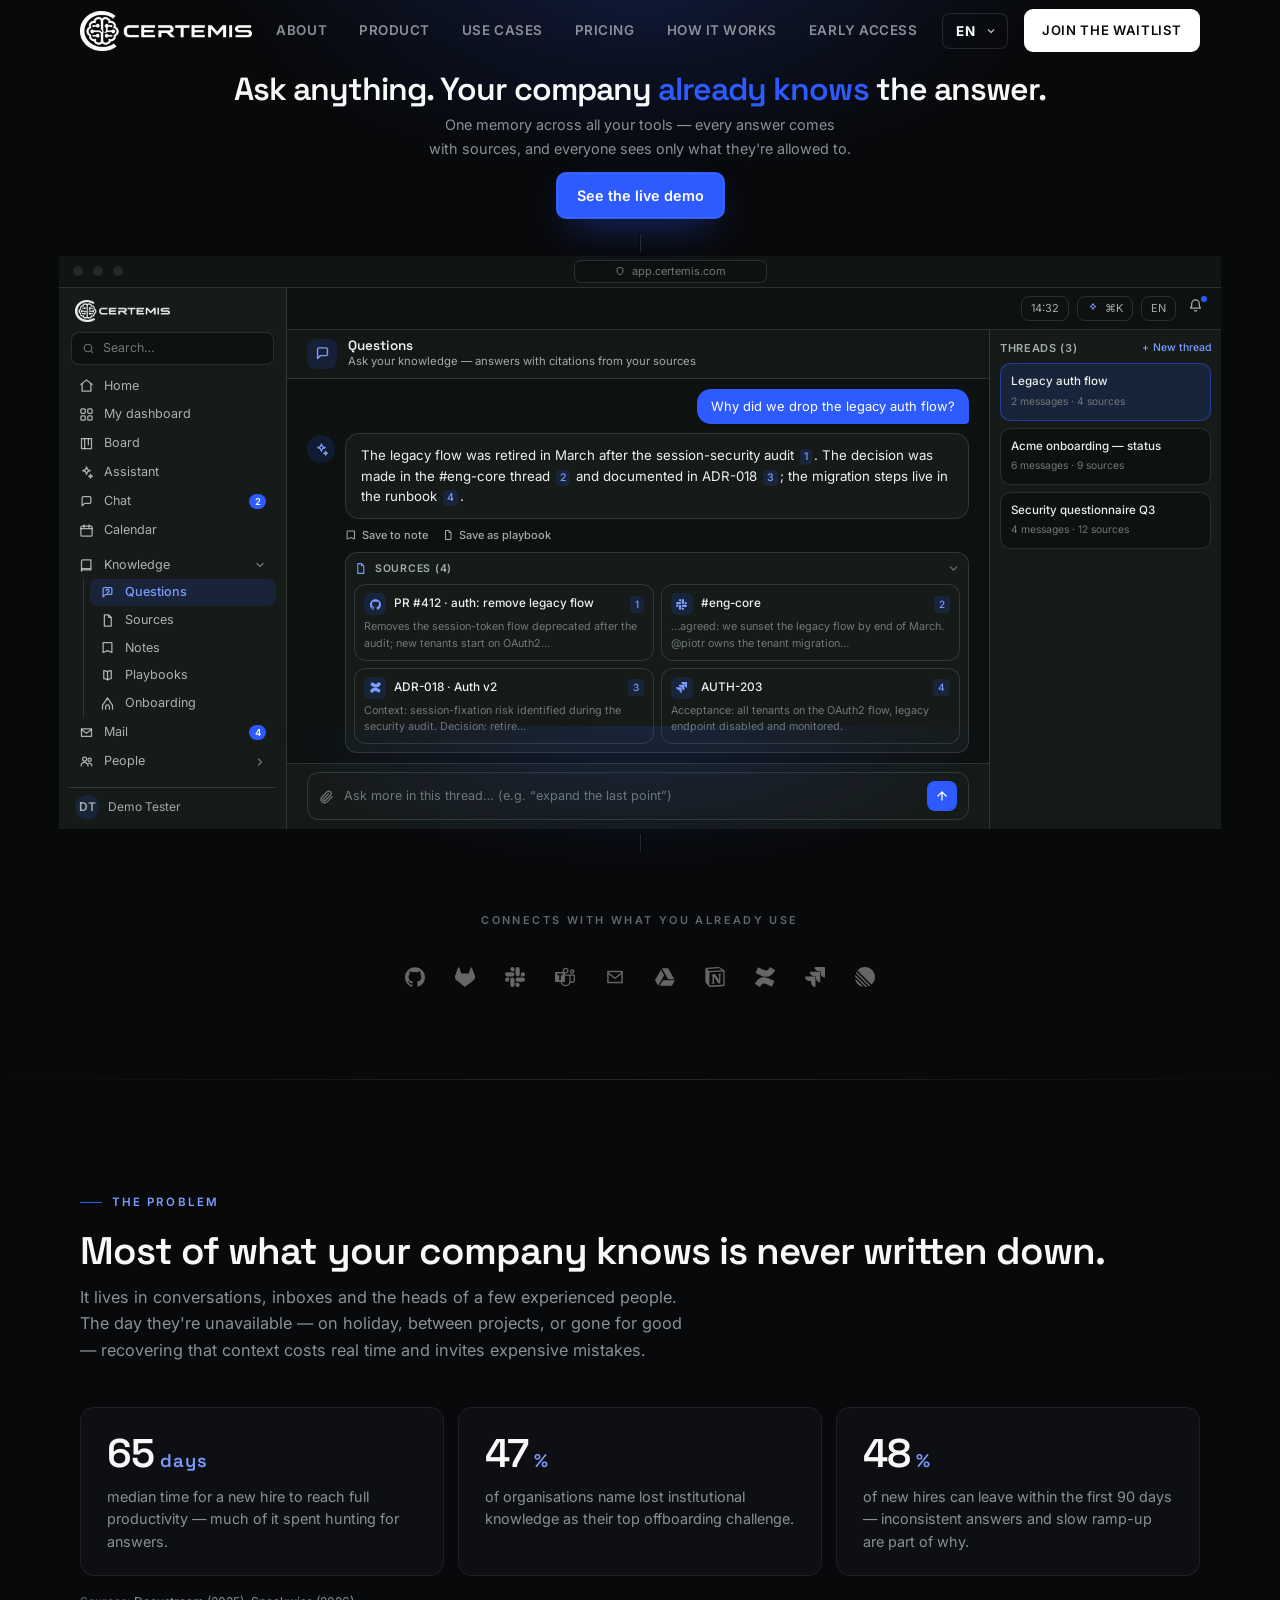
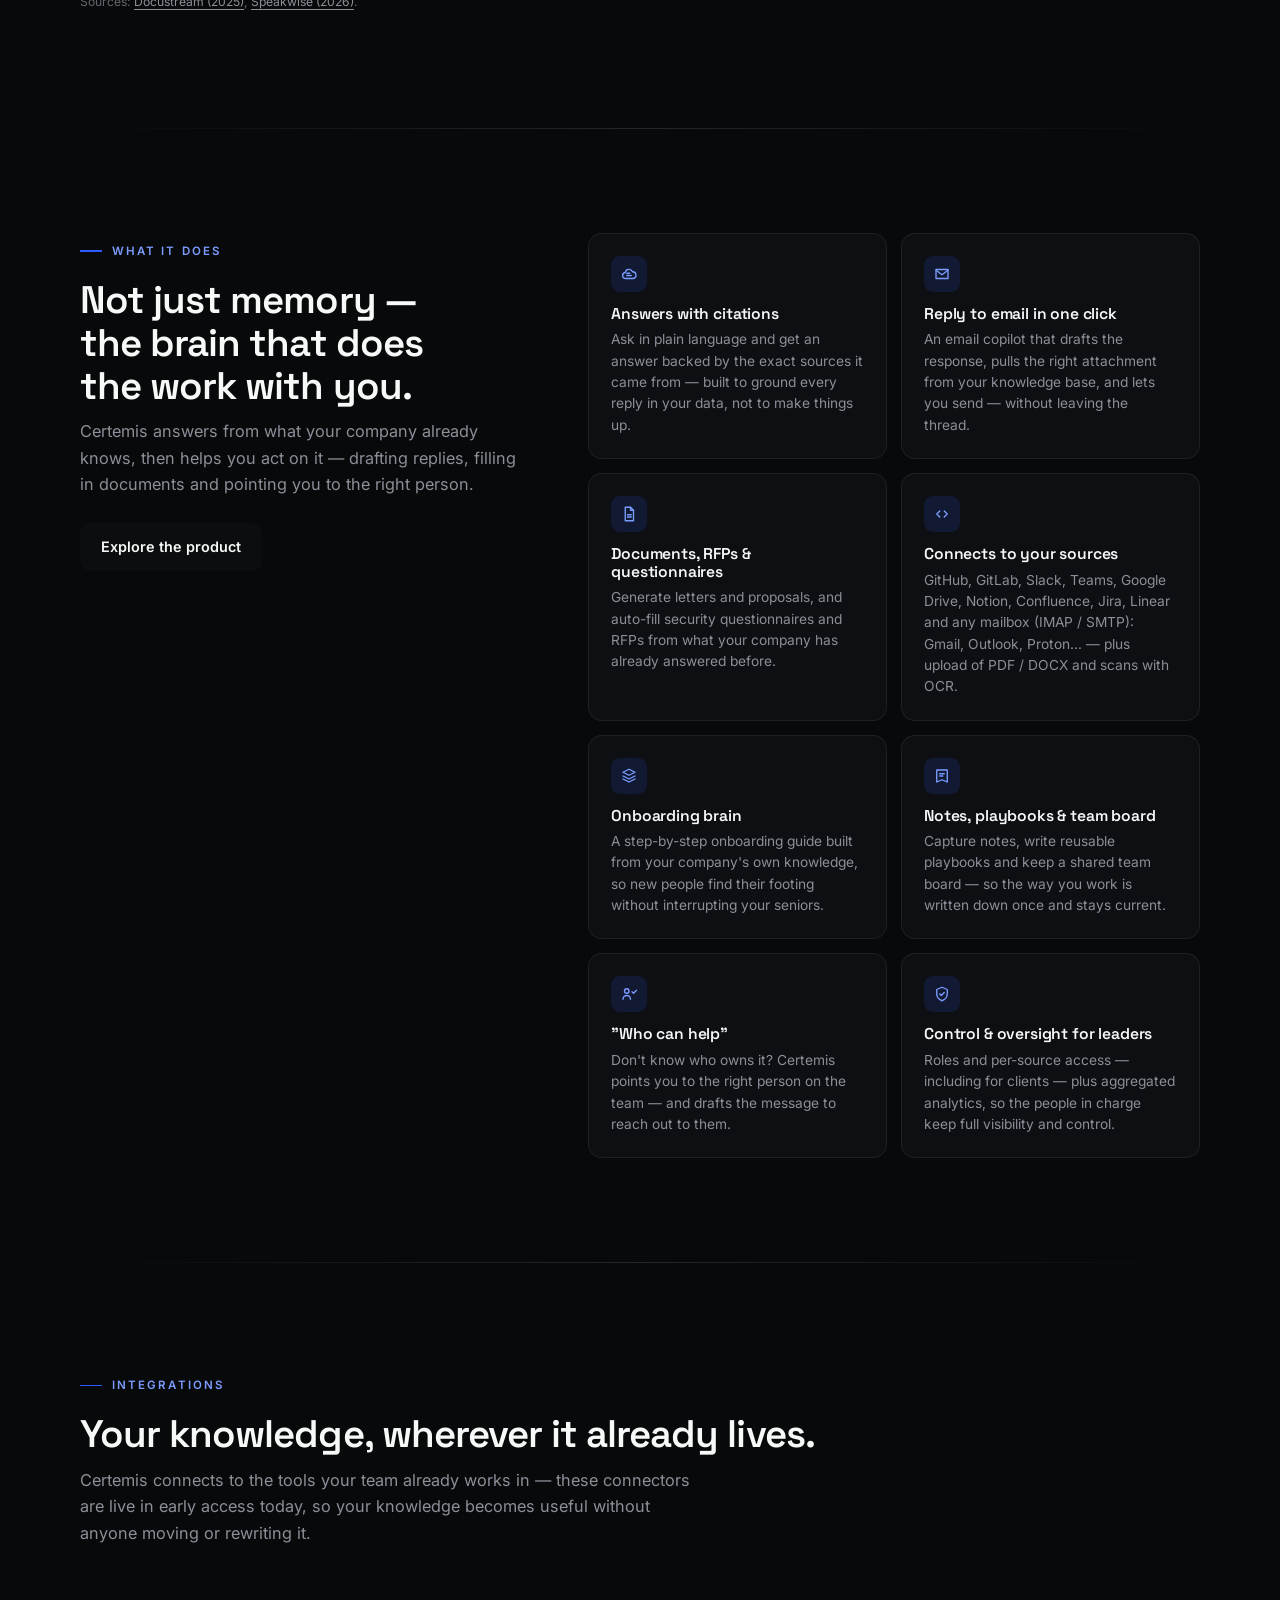
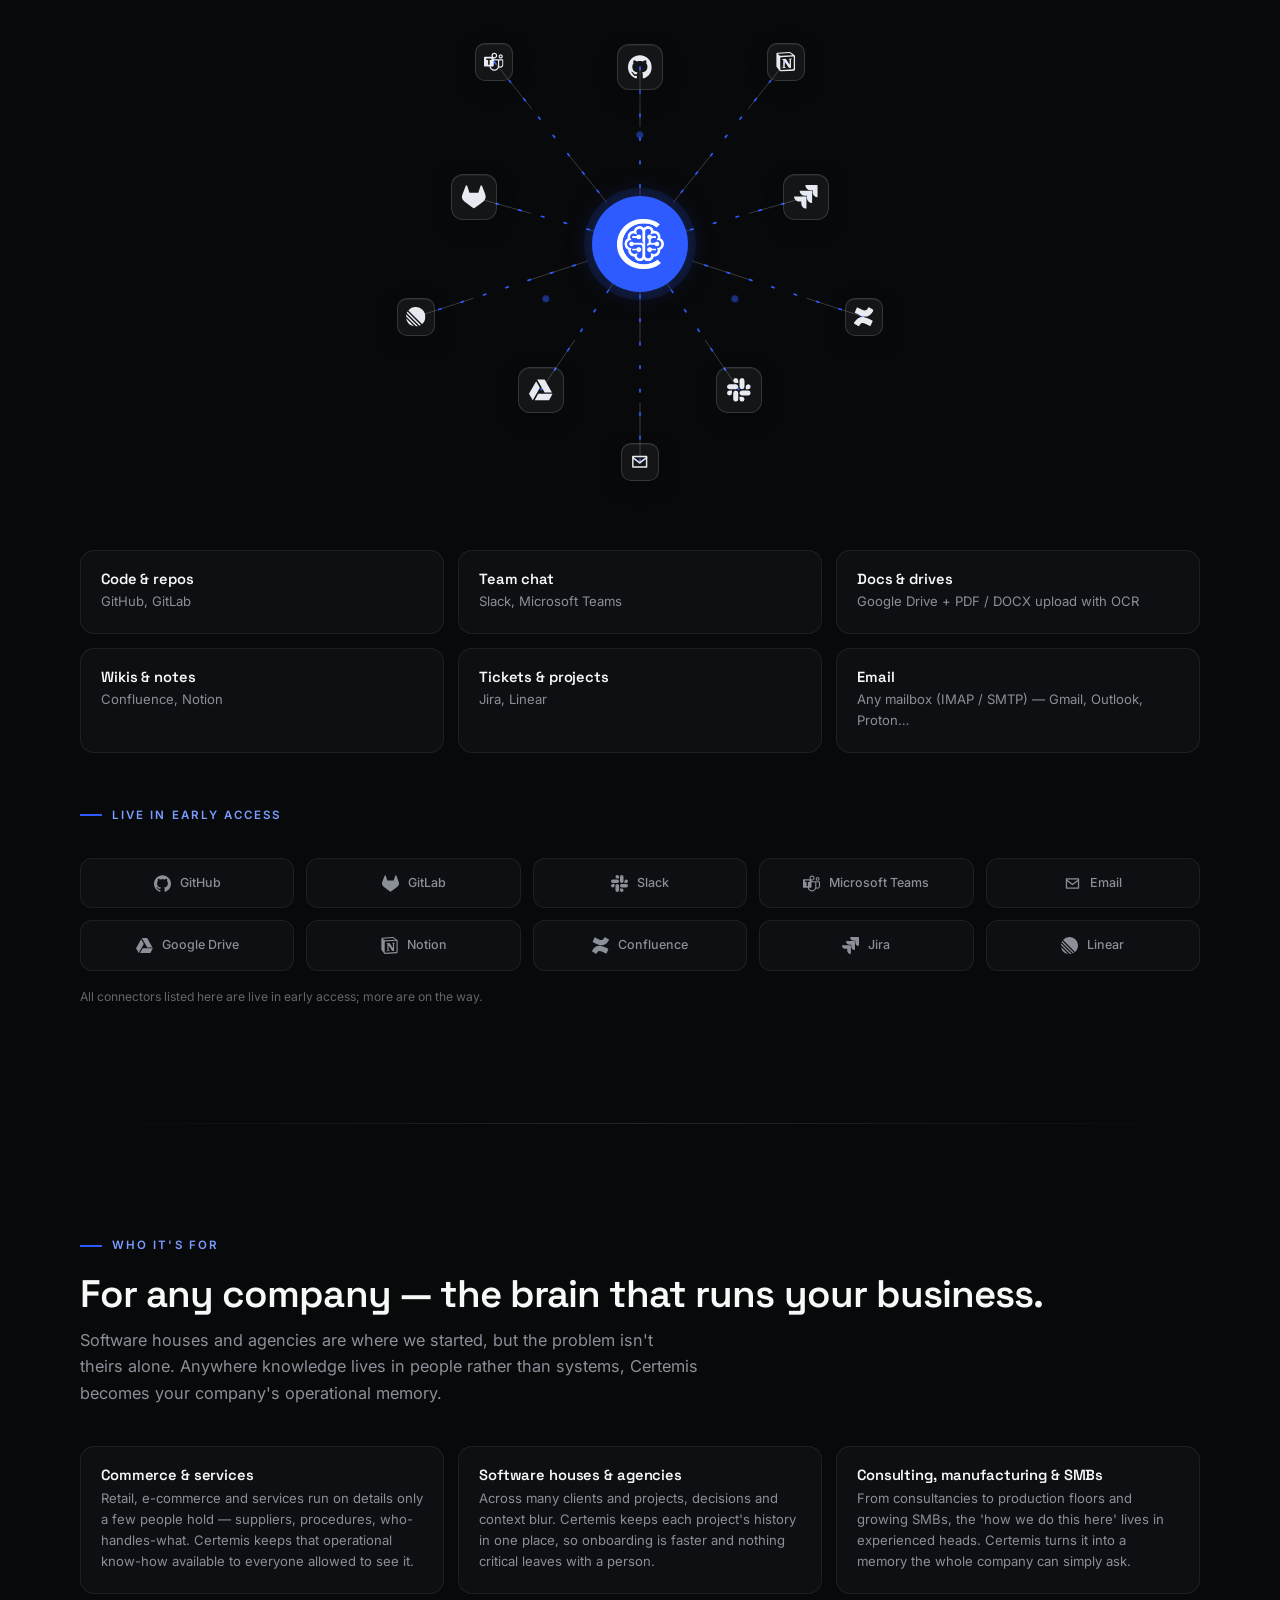
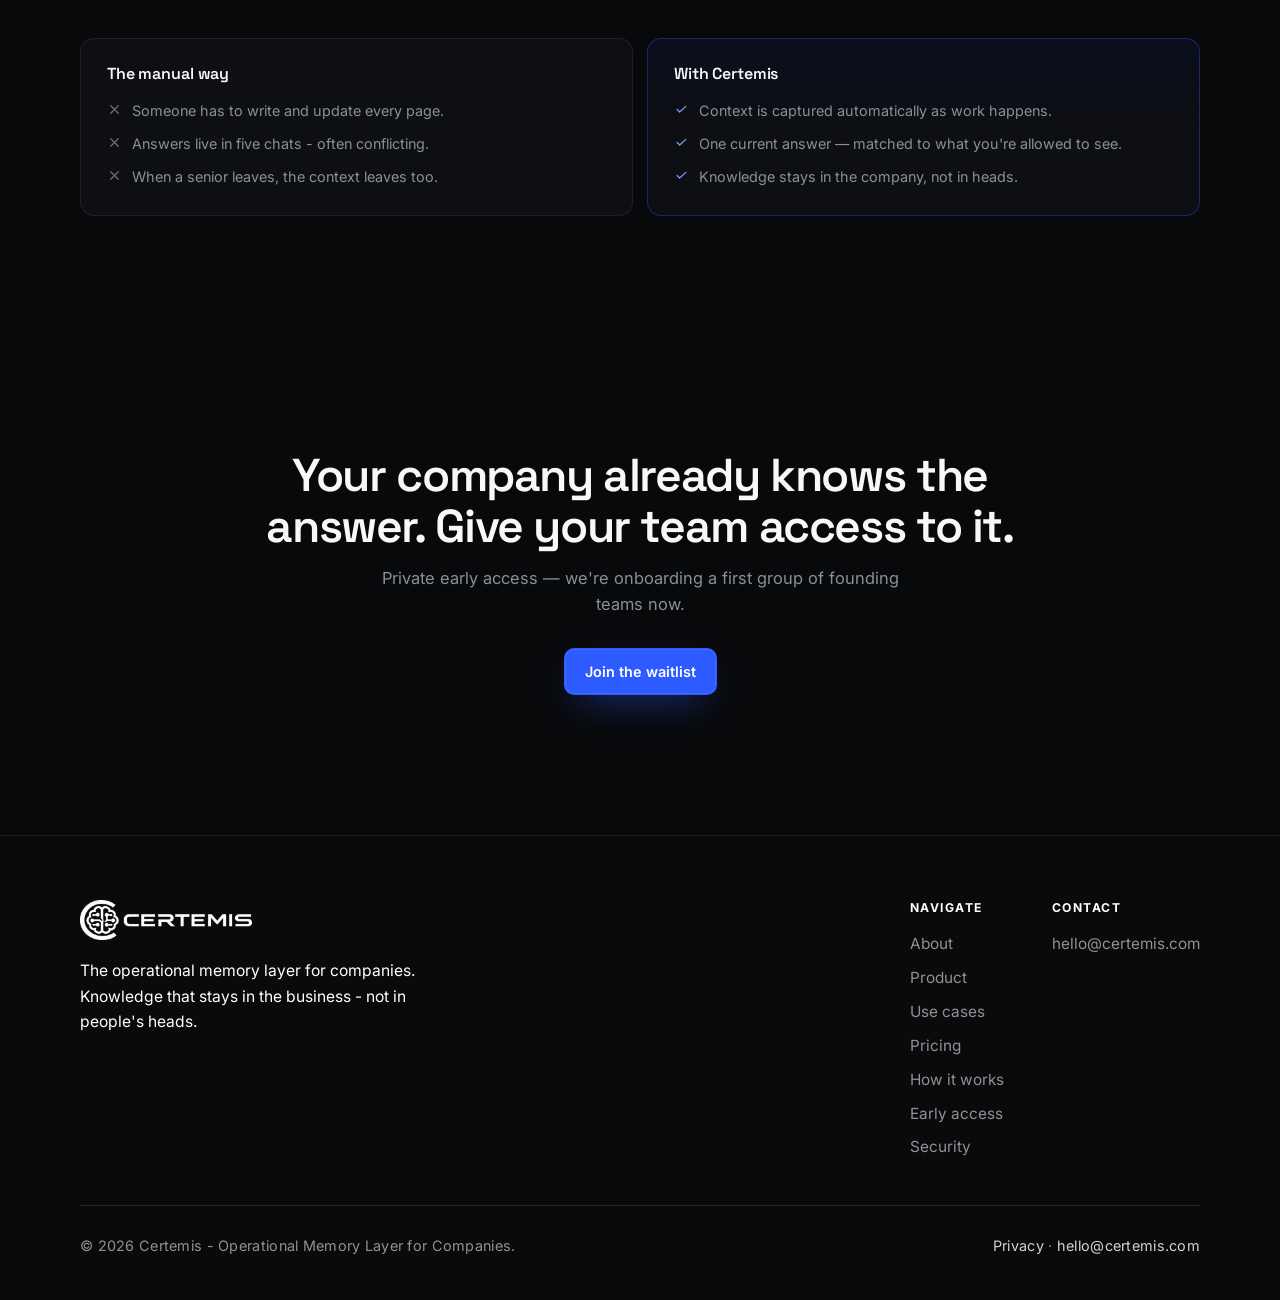
==== commit 8422212a: "polish(site+demo): kompaktowy nav, animacja hero, jednolita konstelacja, demo 1:1 z appką, prostszy " ====
--- a/index.html
+++ b/index.html
@@ -118,7 +118,7 @@
           </div>
           <span class="ld-ni"><svg viewBox="0 0 24 24" fill="none" stroke-width="2" stroke-linejoin="round"><path d="M4 6h16v12H4z"/><path d="M4 7l8 6 8-6" stroke-linecap="round"/></svg><span data-i18n="mk.poczta">Mail</span><span class="bdg">4</span></span>
           <span class="ld-ni"><svg viewBox="0 0 24 24" fill="none" stroke-width="2" stroke-linecap="round"><circle cx="9" cy="8" r="3.2"/><path d="M3.5 19a5.5 5.5 0 0 1 11 0"/><circle cx="17" cy="9" r="2.6"/><path d="M15.5 14.6a4.6 4.6 0 0 1 5 4.4"/></svg><span data-i18n="mk.ludzie">People</span><svg class="chev" viewBox="0 0 24 24" fill="none" stroke="currentColor" stroke-width="2.4" stroke-linecap="round"><path d="M9 6l6 6-6 6"/></svg></span>
-          <div class="foot"><span class="ava">MK</span><span>Marta K.</span></div>
+          <div class="foot"><span class="ava">DT</span><span>Demo Tester</span></div>
         </aside>
         <div class="ld-main">
           <div class="ld-top" aria-hidden="true">
@@ -267,7 +267,7 @@
         <div class="ha-node n3" title="Jira"><svg><use href="#lg-jira"/></svg></div>
         <div class="ha-node n4 sm" title="Confluence"><svg><use href="#lg-confluence"/></svg></div>
         <div class="ha-node n5" title="Slack"><svg><use href="#lg-slack"/></svg></div>
-        <div class="ha-node n6 sm" title="Email"><svg style="fill:none;stroke:currentColor"><use href="#lg-email"/></svg><span class="ha-lbl" data-i18n="g.email">Email</span></div>
+        <div class="ha-node n6 sm" title="Email"><svg style="fill:none;stroke:currentColor"><use href="#lg-email"/></svg></div>
         <div class="ha-node n7" title="Google Drive"><svg><use href="#lg-gdrive"/></svg></div>
         <div class="ha-node n8 sm" title="Linear"><svg><use href="#lg-linear"/></svg></div>
         <div class="ha-node n9" title="GitLab"><svg><use href="#lg-gitlab"/></svg></div>
--- a/styles.css
+++ b/styles.css
@@ -42,7 +42,7 @@
 header.solid{background:rgba(255,255,255,.88);backdrop-filter:saturate(180%) blur(16px);border-bottom:1px solid var(--line)}
 header.on-dark{border-bottom:1px solid transparent}
 header.on-dark.solid{background:rgba(10,10,11,.72);border-bottom:1px solid var(--line-dk)}
-.nav{display:flex;align-items:center;justify-content:space-between;height:80px;gap:20px}
+.nav{display:flex;align-items:center;justify-content:space-between;height:62px;gap:20px}
 
 .brand{display:flex;align-items:center;gap:13px;color:var(--ink)}
 .brand .mark{width:172px;height:44px;flex:0 0 auto;background:currentColor;
@@ -473,8 +473,8 @@
   width:clamp(36px,7.6vw,46px);height:clamp(36px,7.6vw,46px);border-radius:26%;
   background:rgba(255,255,255,.05);border:1px solid rgba(255,255,255,.14);
   color:#e8eaf2;box-shadow:0 6px 22px -8px rgba(0,0,0,.55),inset 0 1px 0 rgba(255,255,255,.06)}
-.ha-node svg{width:54%;height:54%}
-.ha-node.sm{width:clamp(30px,6.2vw,38px);height:clamp(30px,6.2vw,38px);opacity:.82}
+.ha-node svg{width:54%;height:54%;fill:currentColor}
+.ha-node.sm{width:clamp(30px,6.2vw,38px);height:clamp(30px,6.2vw,38px)}
 .ha-lbl{position:absolute;top:calc(100% + 8px);left:50%;transform:translateX(-50%);font-size:clamp(.66rem,1.45vw,.84rem);font-weight:600;letter-spacing:.03em;color:#dde0ea;white-space:nowrap}
 .ha-node.n1{left:50%;top:16%}.ha-node.n2{left:78%;top:15%}.ha-node.n3{left:82%;top:41%}
 .ha-node.n4{left:93%;top:64%}.ha-node.n5{left:69%;top:78%}.ha-node.n6{left:50%;top:92%}
--- a/landing.css
+++ b/landing.css
@@ -44,16 +44,16 @@
 .ld-divider{height:1px;background:linear-gradient(90deg,transparent,var(--ld-line2),transparent)}
 
 /* ── HERO ───────────────────────────────────────────────── */
-body.landing .ld-hero{position:relative;padding:92px 0 0;text-align:center;overflow:visible}
+body.landing .ld-hero{position:relative;padding:72px 0 0;text-align:center;overflow:visible}
 .ld-hero-glow{position:absolute;inset:-120px 0 auto;height:640px;pointer-events:none;
   background:
     radial-gradient(46% 42% at 50% 18%,rgba(46,91,255,.16),transparent 70%),
     radial-gradient(70% 40% at 50% 0%,rgba(120,140,255,.07),transparent 70%)}
-body.landing .ld-hero h1{font-size:clamp(1.85rem,3.1vw,2.6rem);font-weight:600;letter-spacing:-.03em;line-height:1.1;
+body.landing .ld-hero h1{font-size:clamp(1.7rem,2.5vw,2.2rem);font-weight:600;letter-spacing:-.03em;line-height:1.1;
   max-width:44ch;margin:0 auto;text-wrap:balance;color:var(--ld-txt)}
 .ld-hero h1 em{font-style:normal;color:var(--acc-hi)}
-.ld-lead{color:var(--ld-mut);font-size:clamp(.95rem,1.2vw,1.06rem);max-width:78ch;margin:10px auto 0;text-wrap:balance}
-.ld-ctas{display:flex;justify-content:center;gap:12px;margin-top:18px;flex-wrap:wrap}
+.ld-lead{color:var(--ld-mut);font-size:clamp(.9rem,1.1vw,1rem);max-width:78ch;margin:6px auto 0;text-wrap:balance}
+.ld-ctas{display:flex;justify-content:center;gap:12px;margin-top:12px;flex-wrap:wrap}
 body.landing .ld-btn{display:inline-flex;align-items:center;gap:9px;font-weight:600;font-size:.9rem;letter-spacing:0;
   text-transform:none;padding:11px 20px;border-radius:10px;border:1px solid transparent;transition:.18s}
 .ld-btn-acc{background:var(--acc);color:#fff;box-shadow:0 0 0 1px rgba(255,255,255,.08) inset,0 14px 40px -14px rgba(46,91,255,.7)}
@@ -62,7 +62,7 @@
 .ld-btn-ghost:hover{border-color:rgba(255,255,255,.34)}
 
 /* ── APP MOCKUP (the money shot) ────────────────────────── */
-.ld-stage{position:relative;margin:18px auto 0;max-width:1210px;padding:0 24px;perspective:1400px}
+.ld-stage{position:relative;margin:10px auto 0;max-width:1210px;padding:0 24px;perspective:1400px}
 .ld-stage::after{content:"";position:absolute;left:10%;right:10%;bottom:-70px;height:200px;pointer-events:none;
   background:radial-gradient(50% 100% at 50% 0%,rgba(46,91,255,.14),transparent 75%)}
 .ld-app{position:relative;transform:rotateX(var(--rx,10deg)) scale(var(--sc,.955)) translateY(var(--ty,18px));
@@ -164,7 +164,7 @@
 
 /* mockup responsive: phone shows the ask column only — like the real mobile app */
 @media(max-width:920px){
-  body.landing .ld-hero{padding-top:88px}
+  body.landing .ld-hero{padding-top:72px}
   body.landing .ld-hero h1{font-size:clamp(1.55rem,6.4vw,1.85rem)}
   .ld-appbody{grid-template-columns:1fr;min-height:0}
   .ld-nav,.ld-threads{display:none}
@@ -253,12 +253,15 @@
 body.landing .reveal{opacity:0;transform:translateY(26px);transition:opacity .7s cubic-bezier(.2,.7,.2,1),transform .7s cubic-bezier(.2,.7,.2,1)}
 body.landing .reveal.in{opacity:1;transform:none}
 .plx{will-change:transform}
+/* Wejście hero startuje dopiero z .page-in (fade-in strony z site.js) — wcześniej
+   body ma opacity:0, więc animacja odpalona od razu kończyłaby się "za kurtyną"
+   i hero pojawiałby się bez ruchu. Bez JS / z reduced motion: wszystko widoczne od razu. */
 @media (prefers-reduced-motion: no-preference){
-  body.landing .ld-hero h1,body.landing .ld-hero .ld-lead,
-  body.landing .ld-hero .ld-ctas{animation:ld-in .8s cubic-bezier(.2,.7,.2,1) both}
-  body.landing .ld-hero .ld-lead{animation-delay:.08s}
-  body.landing .ld-hero .ld-ctas{animation-delay:.16s}
-  .ld-stage{animation:ld-in 1s cubic-bezier(.2,.7,.2,1) .26s both}
+  body.landing.page-in .ld-hero h1,body.landing.page-in .ld-hero .ld-lead,
+  body.landing.page-in .ld-hero .ld-ctas{animation:ld-in .8s cubic-bezier(.2,.7,.2,1) both}
+  body.landing.page-in .ld-hero .ld-lead{animation-delay:.1s}
+  body.landing.page-in .ld-hero .ld-ctas{animation-delay:.2s}
+  body.landing.page-in .ld-stage{animation:ld-in 1s cubic-bezier(.2,.7,.2,1) .3s both}
 }
 @keyframes ld-in{from{opacity:0;transform:translateY(18px);filter:blur(6px)}to{opacity:1;transform:none;filter:blur(0)}}
 @media (prefers-reduced-motion: reduce){
